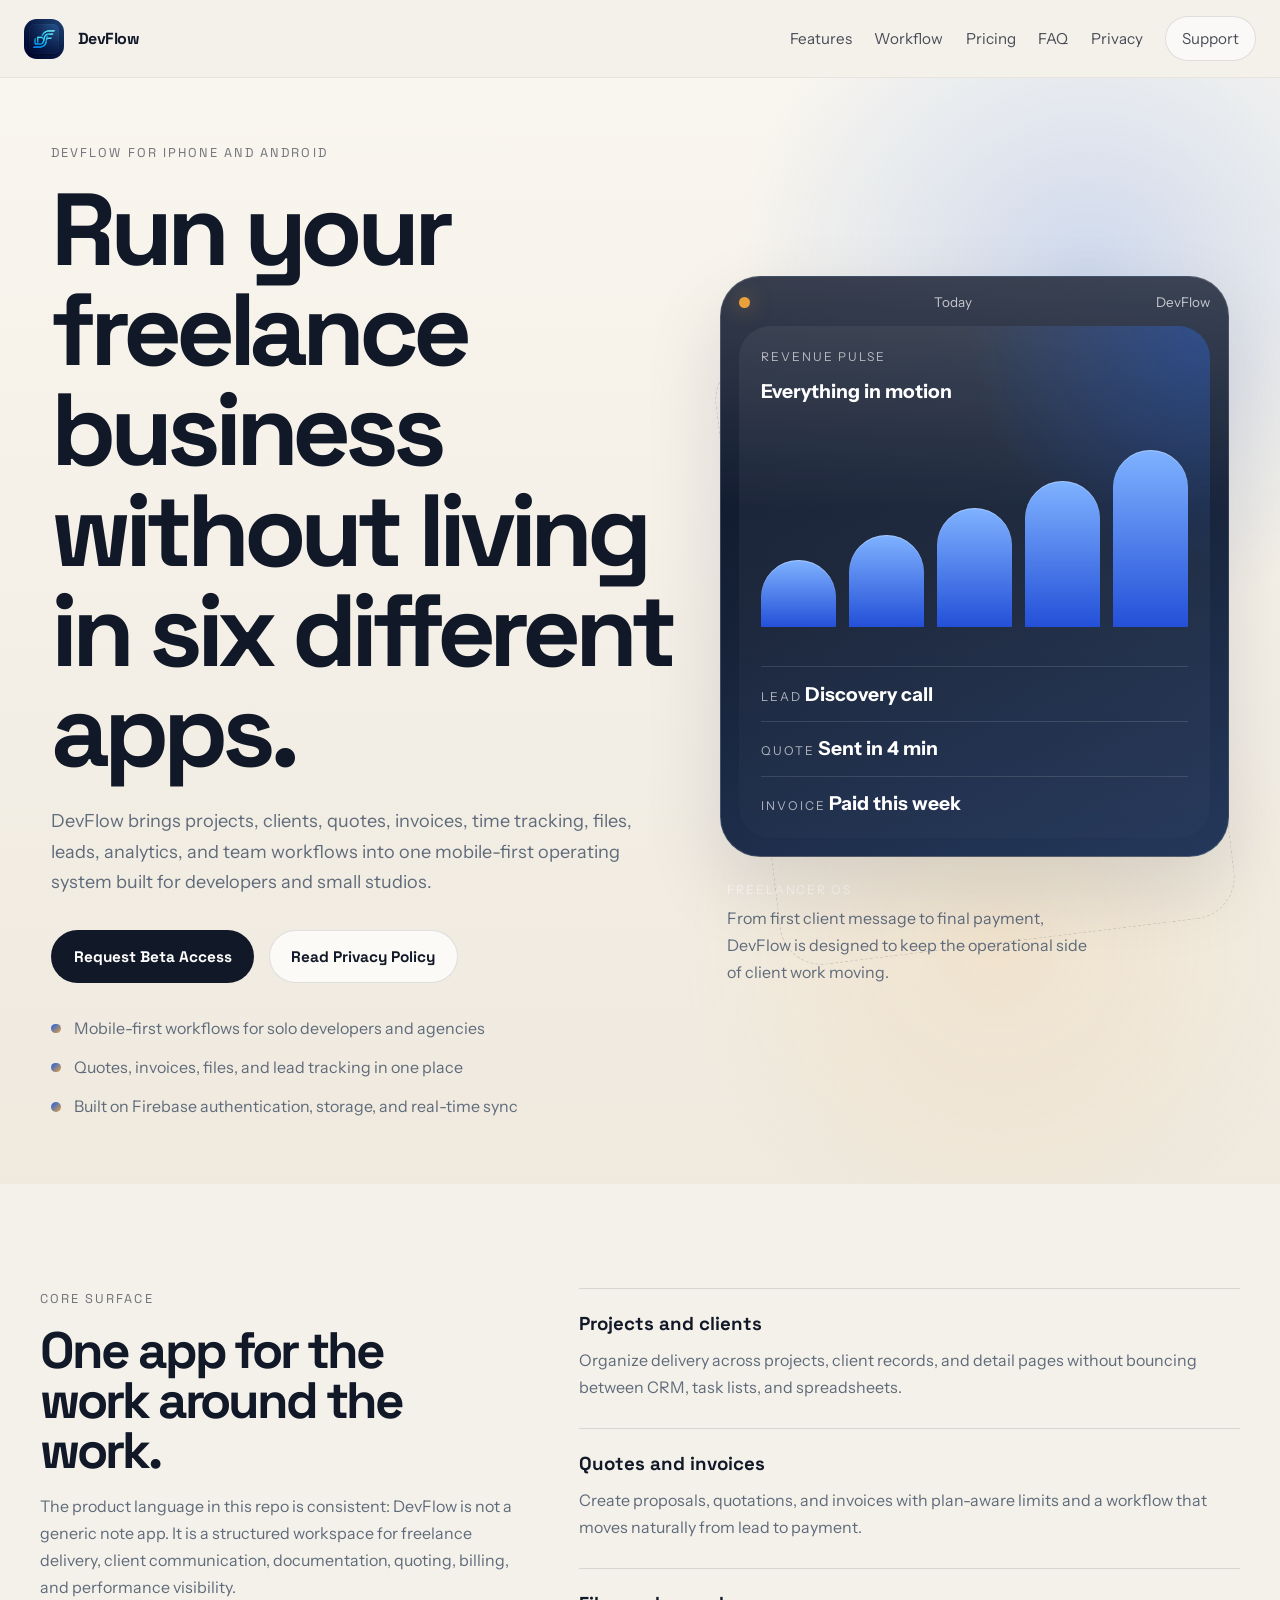
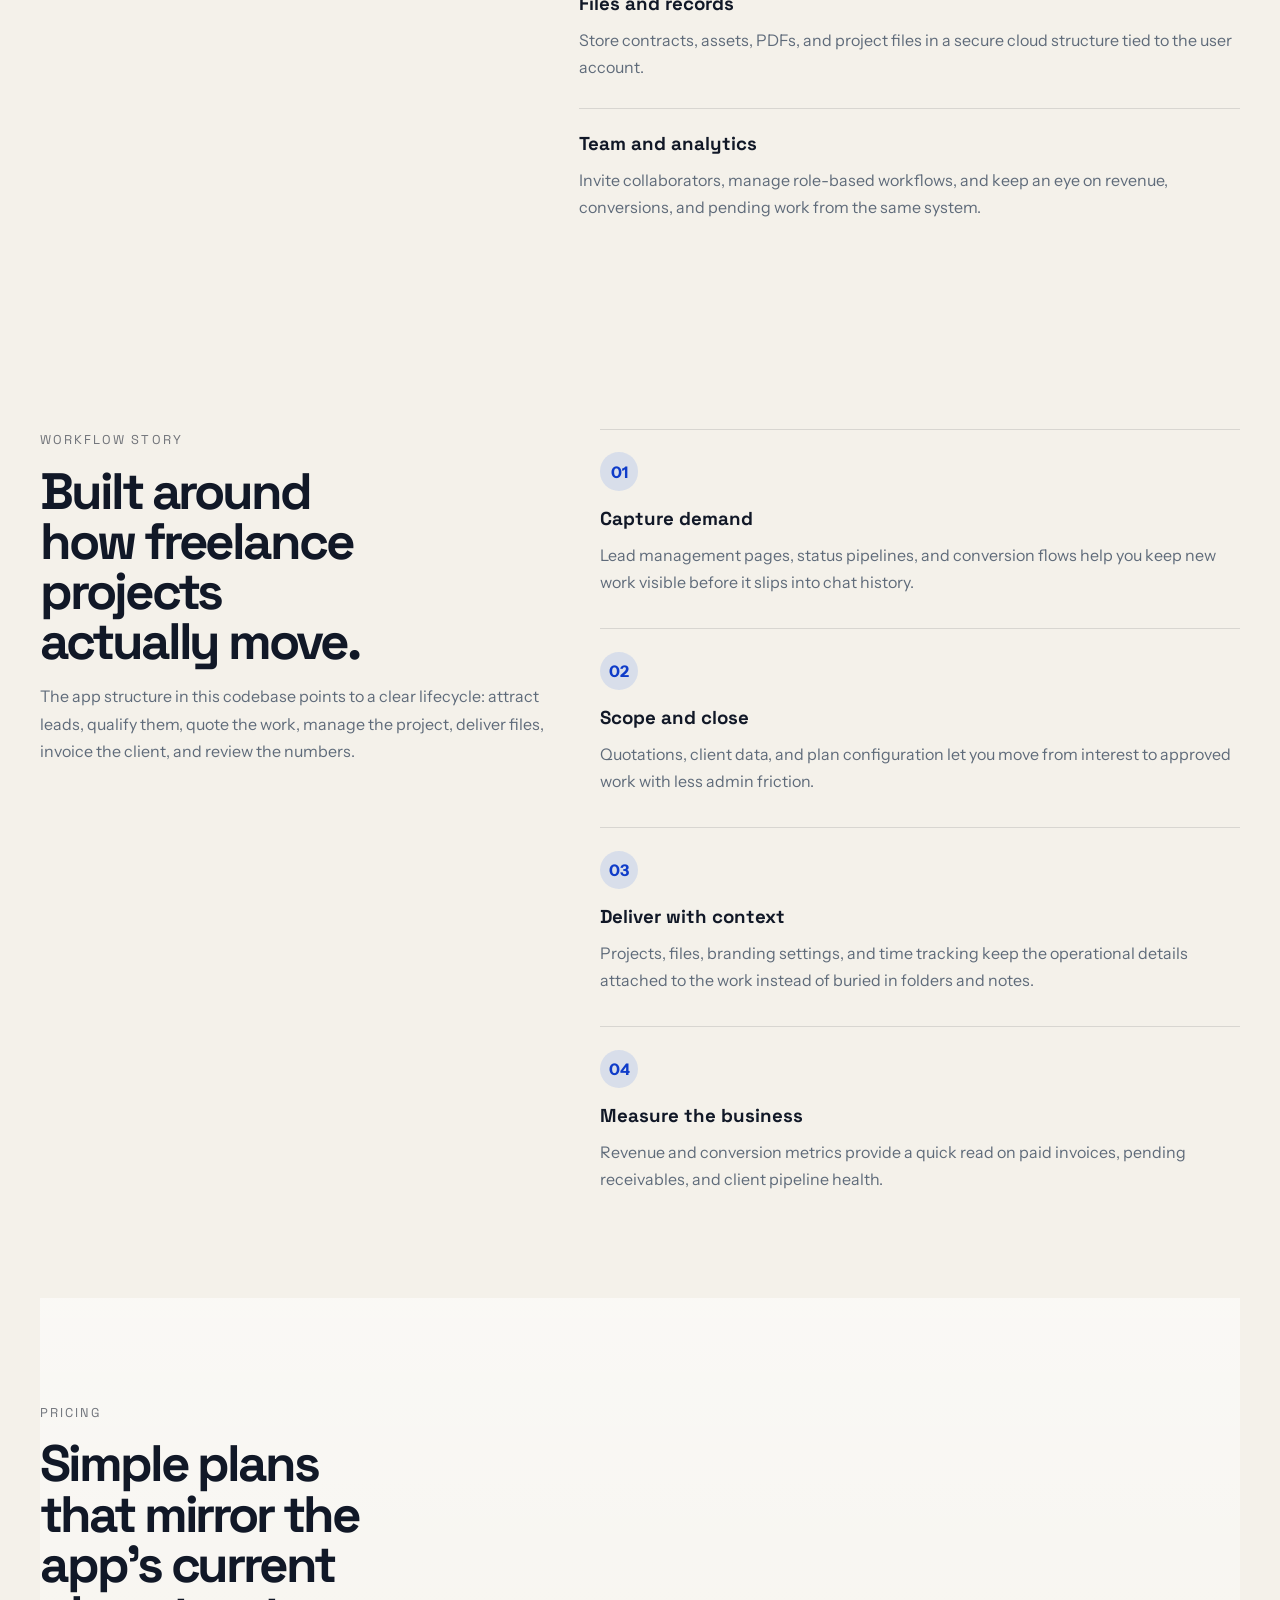
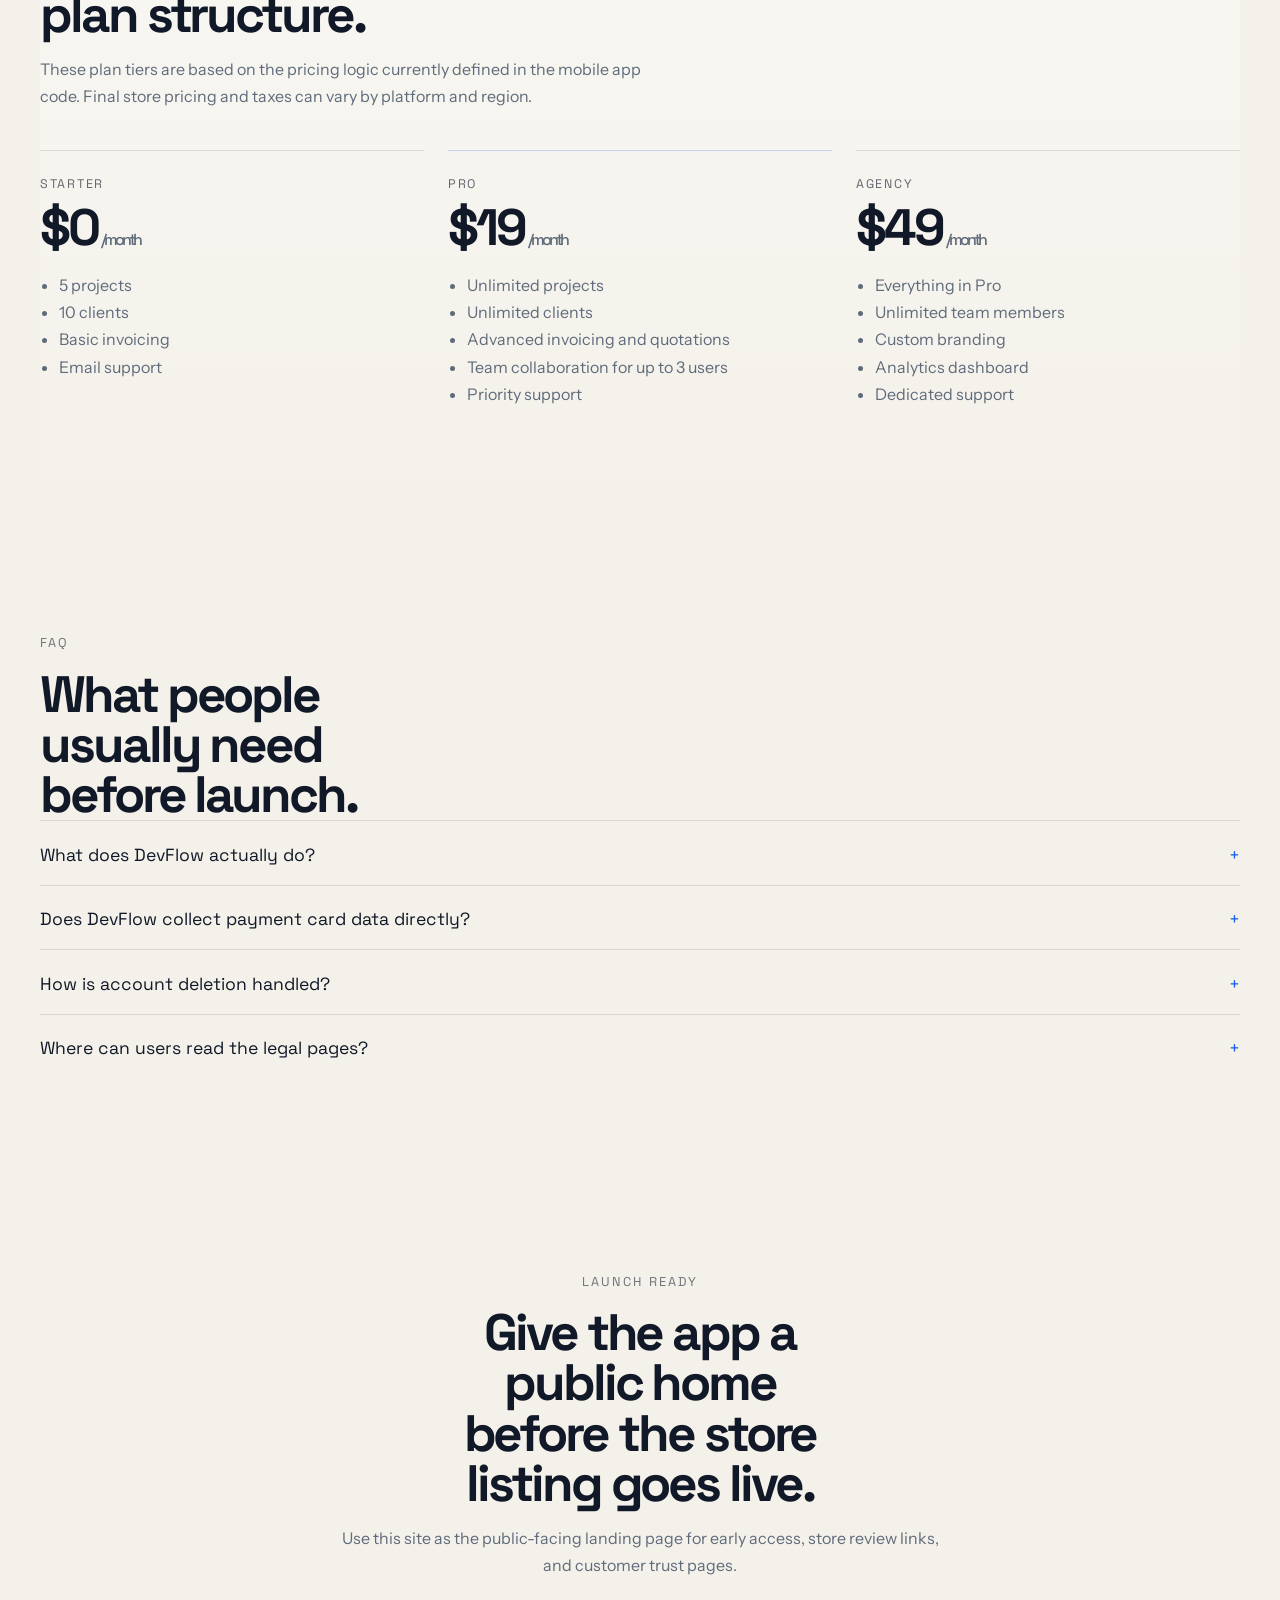
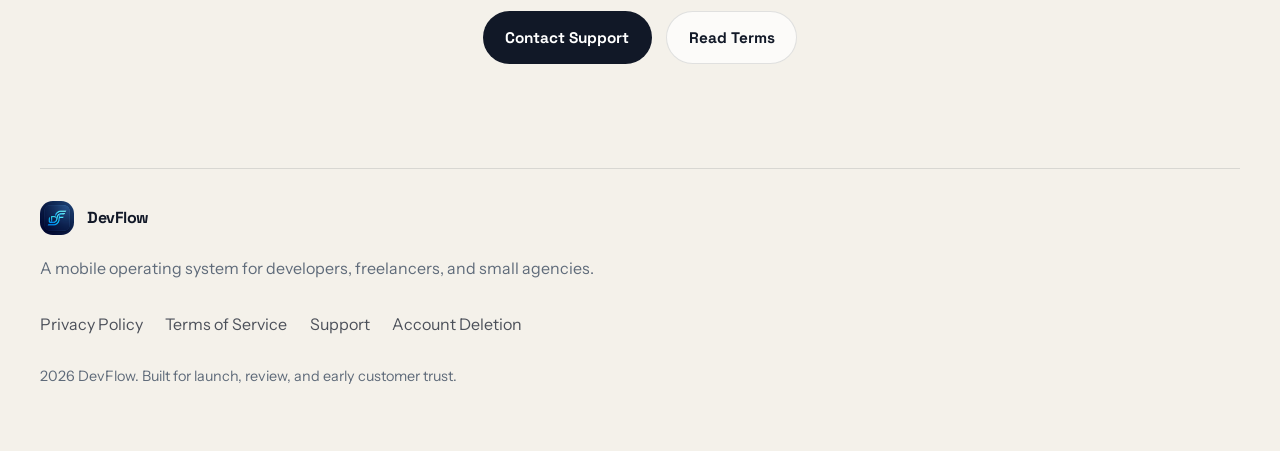
==== index.html @ 8333a09c "first commit" ====
<!DOCTYPE html>
<html lang="en">
  <head>
    <meta charset="UTF-8" />
    <meta name="viewport" content="width=device-width, initial-scale=1.0" />
    <title>DevFlow | Freelancer Operating System</title>
    <meta
      name="description"
      content="DevFlow is a mobile operating system for freelancers and small agencies to manage clients, projects, quotes, invoices, files, analytics, and team workflows."
    />
    <link rel="preconnect" href="https://fonts.googleapis.com" />
    <link rel="preconnect" href="https://fonts.gstatic.com" crossorigin />
    <link
      href="https://fonts.googleapis.com/css2?family=Instrument+Sans:wght@400;500;600;700;800&family=Space+Grotesk:wght@500;700&display=swap"
      rel="stylesheet"
    />
    <link rel="icon" type="image/png" href="./assets/app-icon.png" />
    <link rel="stylesheet" href="./styles.css" />
    <script defer src="./app.js"></script>
  </head>
  <body class="site-shell">
    <header class="site-header">
      <a class="brand" href="./index.html" aria-label="DevFlow home">
        <img src="./assets/app-icon.png" alt="DevFlow app icon" />
        <span>DevFlow</span>
      </a>
      <button
        class="nav-toggle"
        type="button"
        aria-expanded="false"
        aria-controls="site-nav"
      >
        Menu
      </button>
      <nav id="site-nav" class="site-nav">
        <a href="#features">Features</a>
        <a href="#workflow">Workflow</a>
        <a href="#pricing">Pricing</a>
        <a href="#faq">FAQ</a>
        <a href="./privacy.html">Privacy</a>
        <a href="./support.html" class="nav-cta">Support</a>
      </nav>
    </header>

    <main>
      <section class="hero">
        <div class="hero-copy reveal">
          <p class="eyebrow">DevFlow for iPhone and Android</p>
          <h1>Run your freelance business without living in six different apps.</h1>
          <p class="hero-text">
            DevFlow brings projects, clients, quotes, invoices, time tracking,
            files, leads, analytics, and team workflows into one mobile-first
            operating system built for developers and small studios.
          </p>
          <div class="hero-actions">
            <a class="button button-primary" href="./support.html#beta"
              >Request Beta Access</a
            >
            <a class="button button-secondary" href="./privacy.html"
              >Read Privacy Policy</a
            >
          </div>
          <ul class="hero-notes" aria-label="Key highlights">
            <li>Mobile-first workflows for solo developers and agencies</li>
            <li>Quotes, invoices, files, and lead tracking in one place</li>
            <li>Built on Firebase authentication, storage, and real-time sync</li>
          </ul>
        </div>

        <div class="hero-visual reveal">
          <div class="hero-orbit"></div>
          <div class="phone-stage">
            <div class="phone-shell">
              <div class="phone-topline">
                <span class="signal-dot"></span>
                <span>Today</span>
                <span>DevFlow</span>
              </div>
              <div class="phone-scene">
                <div class="scene-heading">
                  <span>Revenue pulse</span>
                  <strong>Everything in motion</strong>
                </div>
                <div class="scene-bars" aria-hidden="true">
                  <span style="height: 35%"></span>
                  <span style="height: 48%"></span>
                  <span style="height: 62%"></span>
                  <span style="height: 76%"></span>
                  <span style="height: 92%"></span>
                </div>
                <div class="scene-flow">
                  <div>
                    <small>Lead</small>
                    <strong>Discovery call</strong>
                  </div>
                  <div>
                    <small>Quote</small>
                    <strong>Sent in 4 min</strong>
                  </div>
                  <div>
                    <small>Invoice</small>
                    <strong>Paid this week</strong>
                  </div>
                </div>
              </div>
            </div>
            <div class="hero-caption">
              <span>Freelancer OS</span>
              <p>
                From first client message to final payment, DevFlow is designed
                to keep the operational side of client work moving.
              </p>
            </div>
          </div>
        </div>
      </section>

      <section id="features" class="content-section split-section">
        <div class="section-intro reveal">
          <p class="eyebrow">Core Surface</p>
          <h2>One app for the work around the work.</h2>
          <p>
            The product language in this repo is consistent: DevFlow is not a
            generic note app. It is a structured workspace for freelance
            delivery, client communication, documentation, quoting, billing,
            and performance visibility.
          </p>
        </div>
        <div class="feature-lines reveal">
          <article>
            <h3>Projects and clients</h3>
            <p>
              Organize delivery across projects, client records, and detail
              pages without bouncing between CRM, task lists, and spreadsheets.
            </p>
          </article>
          <article>
            <h3>Quotes and invoices</h3>
            <p>
              Create proposals, quotations, and invoices with plan-aware limits
              and a workflow that moves naturally from lead to payment.
            </p>
          </article>
          <article>
            <h3>Files and records</h3>
            <p>
              Store contracts, assets, PDFs, and project files in a secure cloud
              structure tied to the user account.
            </p>
          </article>
          <article>
            <h3>Team and analytics</h3>
            <p>
              Invite collaborators, manage role-based workflows, and keep an
              eye on revenue, conversions, and pending work from the same
              system.
            </p>
          </article>
        </div>
      </section>

      <section id="workflow" class="content-section workflow-section">
        <div class="workflow-sticky">
          <p class="eyebrow">Workflow Story</p>
          <h2>Built around how freelance projects actually move.</h2>
          <p>
            The app structure in this codebase points to a clear lifecycle:
            attract leads, qualify them, quote the work, manage the project,
            deliver files, invoice the client, and review the numbers.
          </p>
        </div>
        <div class="workflow-steps">
          <article class="reveal">
            <span>01</span>
            <h3>Capture demand</h3>
            <p>
              Lead management pages, status pipelines, and conversion flows help
              you keep new work visible before it slips into chat history.
            </p>
          </article>
          <article class="reveal">
            <span>02</span>
            <h3>Scope and close</h3>
            <p>
              Quotations, client data, and plan configuration let you move from
              interest to approved work with less admin friction.
            </p>
          </article>
          <article class="reveal">
            <span>03</span>
            <h3>Deliver with context</h3>
            <p>
              Projects, files, branding settings, and time tracking keep the
              operational details attached to the work instead of buried in
              folders and notes.
            </p>
          </article>
          <article class="reveal">
            <span>04</span>
            <h3>Measure the business</h3>
            <p>
              Revenue and conversion metrics provide a quick read on paid
              invoices, pending receivables, and client pipeline health.
            </p>
          </article>
        </div>
      </section>

      <section id="pricing" class="content-section pricing-section">
        <div class="section-intro reveal">
          <p class="eyebrow">Pricing</p>
          <h2>Simple plans that mirror the app’s current plan structure.</h2>
          <p>
            These plan tiers are based on the pricing logic currently defined in
            the mobile app code. Final store pricing and taxes can vary by
            platform and region.
          </p>
        </div>
        <div class="pricing-grid">
          <article class="pricing-tier reveal">
            <p class="tier-name">Starter</p>
            <h3>$0<span>/month</span></h3>
            <ul>
              <li>5 projects</li>
              <li>10 clients</li>
              <li>Basic invoicing</li>
              <li>Email support</li>
            </ul>
          </article>
          <article class="pricing-tier featured reveal">
            <p class="tier-name">Pro</p>
            <h3>$19<span>/month</span></h3>
            <ul>
              <li>Unlimited projects</li>
              <li>Unlimited clients</li>
              <li>Advanced invoicing and quotations</li>
              <li>Team collaboration for up to 3 users</li>
              <li>Priority support</li>
            </ul>
          </article>
          <article class="pricing-tier reveal">
            <p class="tier-name">Agency</p>
            <h3>$49<span>/month</span></h3>
            <ul>
              <li>Everything in Pro</li>
              <li>Unlimited team members</li>
              <li>Custom branding</li>
              <li>Analytics dashboard</li>
              <li>Dedicated support</li>
            </ul>
          </article>
        </div>
      </section>

      <section id="faq" class="content-section faq-section">
        <div class="section-intro reveal">
          <p class="eyebrow">FAQ</p>
          <h2>What people usually need before launch.</h2>
        </div>
        <div class="faq-list">
          <details class="reveal">
            <summary>What does DevFlow actually do?</summary>
            <p>
              DevFlow is a mobile workspace for freelancers and small agencies
              to manage client operations: projects, leads, clients, files,
              quotations, invoices, analytics, branding, subscriptions, and
              team activity.
            </p>
          </details>
          <details class="reveal">
            <summary>Does DevFlow collect payment card data directly?</summary>
            <p>
              The current codebase handles subscriptions through Apple App Store
              and Google Play purchase frameworks. Payment processing is handled
              by those platform providers rather than stored directly in the
              app.
            </p>
          </details>
          <details class="reveal">
            <summary>How is account deletion handled?</summary>
            <p>
              The app includes an in-app delete-account flow under Security &
              Privacy. The website also includes a dedicated account deletion
              page so users can understand the process before downloading.
            </p>
          </details>
          <details class="reveal">
            <summary>Where can users read the legal pages?</summary>
            <p>
              This site includes public pages for privacy, terms, support, and
              account deletion so the links can be used in app store listings,
              help centers, and onboarding emails.
            </p>
          </details>
        </div>
      </section>

      <section class="content-section closing-section reveal">
        <p class="eyebrow">Launch Ready</p>
        <h2>Give the app a public home before the store listing goes live.</h2>
        <p>
          Use this site as the public-facing landing page for early access,
          store review links, and customer trust pages.
        </p>
        <div class="hero-actions">
          <a class="button button-primary" href="./support.html#contact"
            >Contact Support</a
          >
          <a class="button button-secondary" href="./terms.html"
            >Read Terms</a
          >
        </div>
      </section>
    </main>

    <footer class="site-footer">
      <div>
        <a class="brand footer-brand" href="./index.html">
          <img src="./assets/app-icon.png" alt="DevFlow app icon" />
          <span>DevFlow</span>
        </a>
        <p>
          A mobile operating system for developers, freelancers, and small
          agencies.
        </p>
      </div>
      <div class="footer-links">
        <a href="./privacy.html">Privacy Policy</a>
        <a href="./terms.html">Terms of Service</a>
        <a href="./support.html">Support</a>
        <a href="./account-deletion.html">Account Deletion</a>
      </div>
      <p class="footer-meta">
        <span id="year"></span> DevFlow. Built for launch, review, and early
        customer trust.
      </p>
    </footer>
  </body>
</html>
---- styles.css ----
:root {
  --bg: #f4f1ea;
  --paper: #fffaf4;
  --ink: #111827;
  --muted: #5f6b7a;
  --line: rgba(17, 24, 39, 0.12);
  --accent: #155eef;
  --accent-strong: #0f3cc9;
  --accent-soft: rgba(21, 94, 239, 0.12);
  --signal: #e9a23b;
  --signal-soft: rgba(233, 162, 59, 0.16);
  --night: #0e1525;
  --white: #ffffff;
  --max: 1200px;
  --radius: 28px;
  --shadow: 0 32px 80px rgba(11, 19, 38, 0.12);
}

*,
*::before,
*::after {
  box-sizing: border-box;
}

html {
  scroll-behavior: smooth;
}

body {
  margin: 0;
  background: var(--bg);
  color: var(--ink);
  font-family: "Instrument Sans", sans-serif;
  -webkit-font-smoothing: antialiased;
  text-rendering: optimizeLegibility;
}

img {
  display: block;
  max-width: 100%;
}

a {
  color: inherit;
  text-decoration: none;
}

p,
li {
  color: var(--muted);
  font-size: 1rem;
  line-height: 1.7;
}

h1,
h2,
h3,
summary,
.brand span,
.button,
.tier-name,
.eyebrow {
  font-family: "Space Grotesk", sans-serif;
}

.site-header {
  position: sticky;
  top: 0;
  z-index: 20;
  display: flex;
  align-items: center;
  justify-content: space-between;
  gap: 1.5rem;
  padding: 1rem 1.5rem;
  backdrop-filter: blur(18px);
  background: rgba(244, 241, 234, 0.8);
  border-bottom: 1px solid rgba(17, 24, 39, 0.06);
}

.brand {
  display: inline-flex;
  align-items: center;
  gap: 0.85rem;
  color: var(--ink);
  font-weight: 700;
  letter-spacing: -0.03em;
}

.brand img {
  width: 2.5rem;
  height: 2.5rem;
  border-radius: 0.8rem;
}

.site-nav {
  display: flex;
  align-items: center;
  gap: 1.4rem;
  font-size: 0.95rem;
}

.site-nav a {
  color: rgba(17, 24, 39, 0.76);
}

.site-nav a:hover,
.site-nav a:focus-visible {
  color: var(--ink);
}

.nav-cta {
  padding: 0.75rem 1rem;
  border-radius: 999px;
  border: 1px solid var(--line);
  background: rgba(255, 255, 255, 0.6);
}

.nav-toggle {
  display: none;
  border: 1px solid var(--line);
  border-radius: 999px;
  padding: 0.7rem 1rem;
  background: rgba(255, 255, 255, 0.72);
  color: var(--ink);
  font: inherit;
}

.hero {
  min-height: calc(100svh - 78px);
  display: grid;
  grid-template-columns: minmax(0, 1.1fr) minmax(340px, 0.9fr);
  gap: 3rem;
  align-items: center;
  padding: 4rem clamp(1.5rem, 4vw, 4rem) 4rem;
  background:
    radial-gradient(circle at 85% 18%, rgba(21, 94, 239, 0.18), transparent 22rem),
    radial-gradient(circle at 78% 78%, rgba(233, 162, 59, 0.12), transparent 20rem),
    linear-gradient(180deg, #f9f6ef 0%, #efe9de 100%);
}

.hero-copy {
  max-width: 40rem;
}

.eyebrow {
  margin: 0 0 1rem;
  text-transform: uppercase;
  letter-spacing: 0.16em;
  font-size: 0.8rem;
  color: rgba(17, 24, 39, 0.58);
}

.hero h1,
.section-intro h2,
.workflow-sticky h2,
.closing-section h2,
.legal-aside h1 {
  margin: 0;
  color: var(--ink);
  letter-spacing: -0.06em;
  line-height: 0.98;
}

.hero h1 {
  max-width: 10.5ch;
  font-size: clamp(3.4rem, 8vw, 6.6rem);
}

.hero-text {
  max-width: 38rem;
  margin: 1.5rem 0 0;
  font-size: 1.13rem;
}

.hero-actions {
  display: flex;
  flex-wrap: wrap;
  gap: 0.9rem;
  margin-top: 2rem;
}

.button {
  display: inline-flex;
  align-items: center;
  justify-content: center;
  min-height: 3.3rem;
  padding: 0.9rem 1.35rem;
  border-radius: 999px;
  border: 1px solid transparent;
  font-size: 0.96rem;
  font-weight: 700;
  transition: transform 180ms ease, background 180ms ease, border-color 180ms ease;
}

.button:hover,
.button:focus-visible {
  transform: translateY(-1px);
}

.button-primary {
  color: var(--white);
  background: var(--ink);
}

.button-secondary {
  color: var(--ink);
  background: rgba(255, 255, 255, 0.72);
  border-color: var(--line);
}

.hero-notes {
  margin: 2rem 0 0;
  padding: 0;
  list-style: none;
  display: grid;
  gap: 0.75rem;
}

.hero-notes li {
  display: flex;
  align-items: center;
  gap: 0.8rem;
  margin: 0;
}

.hero-notes li::before {
  content: "";
  width: 0.6rem;
  height: 0.6rem;
  border-radius: 999px;
  background: linear-gradient(135deg, var(--accent), var(--signal));
  flex: 0 0 auto;
}

.hero-visual {
  position: relative;
  min-height: 38rem;
  display: grid;
  place-items: center;
}

.hero-orbit {
  position: absolute;
  inset: 8% 5% 6%;
  border: 1px dashed rgba(17, 24, 39, 0.14);
  border-radius: 42px;
  transform: rotate(-7deg);
}

.phone-stage {
  position: relative;
  width: min(100%, 32rem);
}

.phone-shell {
  position: relative;
  overflow: hidden;
  border-radius: 2.5rem;
  padding: 1.1rem;
  background:
    linear-gradient(180deg, rgba(255, 255, 255, 0.18), transparent 40%),
    linear-gradient(160deg, #0b1326 0%, #162238 48%, #24385b 100%);
  box-shadow: var(--shadow);
  border: 1px solid rgba(255, 255, 255, 0.14);
}

.phone-topline {
  display: flex;
  justify-content: space-between;
  align-items: center;
  padding-bottom: 1rem;
  color: rgba(255, 255, 255, 0.72);
  font-size: 0.84rem;
}

.signal-dot {
  width: 0.68rem;
  height: 0.68rem;
  border-radius: 999px;
  background: var(--signal);
  box-shadow: 0 0 20px rgba(233, 162, 59, 0.52);
}

.phone-scene {
  display: grid;
  gap: 1.4rem;
  padding: 1.4rem;
  border-radius: 2rem;
  background:
    radial-gradient(circle at top right, rgba(21, 94, 239, 0.34), transparent 35%),
    linear-gradient(180deg, rgba(255, 255, 255, 0.06), rgba(255, 255, 255, 0.02));
  min-height: 32rem;
}

.scene-heading {
  display: grid;
  gap: 0.45rem;
}

.scene-heading span,
.scene-flow small,
.hero-caption span {
  color: rgba(255, 255, 255, 0.64);
  text-transform: uppercase;
  letter-spacing: 0.16em;
  font-size: 0.76rem;
}

.scene-heading strong,
.scene-flow strong {
  color: var(--white);
  font-size: 1.2rem;
  line-height: 1.3;
}

.scene-bars {
  display: grid;
  grid-template-columns: repeat(5, 1fr);
  align-items: end;
  gap: 0.8rem;
  min-height: 11rem;
}

.scene-bars span {
  border-radius: 999px 999px 0 0;
  background: linear-gradient(180deg, #7fb2ff 0%, #2450d8 100%);
  box-shadow: inset 0 1px 0 rgba(255, 255, 255, 0.3);
  animation: pulse 3.8s ease-in-out infinite;
}

.scene-bars span:nth-child(2) {
  animation-delay: 0.2s;
}

.scene-bars span:nth-child(3) {
  animation-delay: 0.4s;
}

.scene-bars span:nth-child(4) {
  animation-delay: 0.6s;
}

.scene-bars span:nth-child(5) {
  animation-delay: 0.8s;
}

.scene-flow {
  display: grid;
  gap: 0.9rem;
  margin-top: auto;
}

.scene-flow div {
  padding-top: 0.9rem;
  border-top: 1px solid rgba(255, 255, 255, 0.12);
}

.hero-caption {
  max-width: 24rem;
  padding: 1.3rem 0.4rem 0;
}

.hero-caption p {
  margin: 0.45rem 0 0;
}

.content-section {
  width: min(var(--max), calc(100% - 3rem));
  margin: 0 auto;
  padding: 6.5rem 0;
}

.split-section {
  display: grid;
  grid-template-columns: minmax(0, 0.85fr) minmax(0, 1.15fr);
  gap: 3.2rem;
  align-items: start;
}

.section-intro h2,
.workflow-sticky h2,
.closing-section h2 {
  font-size: clamp(2.3rem, 4vw, 4.1rem);
  max-width: 11ch;
}

.section-intro p,
.workflow-sticky p,
.closing-section p {
  max-width: 38rem;
}

.feature-lines {
  display: grid;
  gap: 1.7rem;
}

.feature-lines article,
.workflow-steps article,
.pricing-tier,
.faq-list details,
.legal-content section {
  padding-top: 1.4rem;
  border-top: 1px solid var(--line);
}

.feature-lines h3,
.workflow-steps h3,
.pricing-tier h3,
.legal-content h2,
.faq-list summary {
  margin: 0;
  color: var(--ink);
}

.feature-lines p,
.workflow-steps p,
.pricing-tier ul,
.faq-list p {
  margin: 0.75rem 0 0;
}

.workflow-section {
  display: grid;
  grid-template-columns: minmax(0, 0.8fr) minmax(0, 1fr);
  gap: 3rem;
}

.workflow-sticky {
  position: sticky;
  top: 6.5rem;
  align-self: start;
}

.workflow-steps {
  display: grid;
  gap: 2rem;
}

.workflow-steps span {
  display: inline-flex;
  align-items: center;
  justify-content: center;
  width: 2.4rem;
  height: 2.4rem;
  margin-bottom: 1rem;
  border-radius: 999px;
  background: var(--accent-soft);
  color: var(--accent-strong);
  font-weight: 700;
}

.pricing-section {
  background: linear-gradient(180deg, rgba(255, 255, 255, 0.55), rgba(255, 255, 255, 0));
}

.pricing-grid {
  display: grid;
  grid-template-columns: repeat(3, minmax(0, 1fr));
  gap: 1.5rem;
  margin-top: 2.5rem;
}

.pricing-tier {
  min-height: 100%;
  padding-bottom: 1rem;
}

.pricing-tier h3 {
  font-size: clamp(2.6rem, 4vw, 3.5rem);
  letter-spacing: -0.06em;
}

.pricing-tier h3 span {
  margin-left: 0.2rem;
  color: var(--muted);
  font-size: 1rem;
  font-weight: 500;
}

.tier-name {
  margin: 0;
  color: rgba(17, 24, 39, 0.64);
  text-transform: uppercase;
  letter-spacing: 0.14em;
  font-size: 0.78rem;
}

.pricing-tier ul,
.legal-content ul,
.legal-content ol {
  padding-left: 1.2rem;
}

.pricing-tier.featured {
  border-color: rgba(21, 94, 239, 0.22);
}

.faq-list {
  display: grid;
  gap: 1rem;
}

.faq-list details {
  padding-bottom: 0.2rem;
}

.faq-list summary {
  cursor: pointer;
  list-style: none;
  font-size: 1.1rem;
  padding-right: 2rem;
  position: relative;
}

.faq-list summary::after {
  content: "+";
  position: absolute;
  right: 0;
  top: 0;
  color: var(--accent);
}

.faq-list details[open] summary::after {
  content: "−";
}

.closing-section {
  text-align: center;
}

.closing-section h2,
.closing-section p {
  margin-left: auto;
  margin-right: auto;
}

.closing-section .hero-actions {
  justify-content: center;
}

.site-footer {
  width: min(var(--max), calc(100% - 3rem));
  margin: 0 auto;
  padding: 2rem 0 3rem;
  display: grid;
  gap: 1rem;
  border-top: 1px solid var(--line);
}

.footer-brand img {
  width: 2.1rem;
  height: 2.1rem;
}

.footer-links {
  display: flex;
  flex-wrap: wrap;
  gap: 1rem 1.4rem;
}

.footer-links a {
  color: rgba(17, 24, 39, 0.74);
}

.footer-meta {
  font-size: 0.9rem;
}

.legal-body {
  background:
    radial-gradient(circle at top right, rgba(21, 94, 239, 0.12), transparent 30rem),
    linear-gradient(180deg, #fbf8f1 0%, #f2ede4 100%);
}

.legal-header {
  background: rgba(251, 248, 241, 0.84);
}

.legal-shell {
  width: min(var(--max), calc(100% - 3rem));
  margin: 0 auto;
  padding: 3.5rem 0 5rem;
  display: grid;
  grid-template-columns: minmax(240px, 0.42fr) minmax(0, 0.9fr);
  gap: 3rem;
}

.legal-aside {
  position: sticky;
  top: 6.5rem;
  align-self: start;
}

.legal-aside h1 {
  font-size: clamp(2.2rem, 4vw, 4rem);
  max-width: 8ch;
}

.legal-content {
  display: grid;
  gap: 1.4rem;
}

.legal-content p,
.legal-content li {
  max-width: 52rem;
}

.legal-content a {
  color: var(--accent-strong);
}

.reveal {
  opacity: 0;
  transform: translateY(18px);
  animation: rise 700ms ease forwards;
}

.reveal:nth-child(2) {
  animation-delay: 120ms;
}

.reveal:nth-child(3) {
  animation-delay: 200ms;
}

.reveal:nth-child(4) {
  animation-delay: 280ms;
}

@keyframes rise {
  to {
    opacity: 1;
    transform: translateY(0);
  }
}

@keyframes pulse {
  0%,
  100% {
    transform: scaleY(1);
    opacity: 0.92;
  }
  50% {
    transform: scaleY(1.08);
    opacity: 1;
  }
}

@media (max-width: 960px) {
  .site-header {
    flex-wrap: wrap;
  }

  .nav-toggle {
    display: inline-flex;
  }

  .site-nav {
    display: none;
    width: 100%;
    flex-direction: column;
    align-items: flex-start;
    padding-top: 0.4rem;
  }

  .site-nav.is-open {
    display: flex;
  }

  .legal-nav {
    display: flex;
    width: auto;
    flex-direction: row;
    flex-wrap: wrap;
    align-items: center;
    gap: 0.85rem 1rem;
    padding-top: 0;
  }

  .hero,
  .split-section,
  .workflow-section,
  .legal-shell,
  .pricing-grid {
    grid-template-columns: 1fr;
  }

  .hero {
    min-height: auto;
    padding-top: 2.5rem;
  }

  .hero h1 {
    max-width: 12ch;
  }

  .hero-visual {
    min-height: auto;
  }

  .workflow-sticky,
  .legal-aside {
    position: static;
  }

  .pricing-grid {
    gap: 2.2rem;
  }
}

@media (max-width: 640px) {
  .site-header,
  .hero,
  .content-section,
  .site-footer,
  .legal-shell {
    width: min(100% - 1.4rem, var(--max));
  }

  .site-header {
    width: auto;
    padding: 1rem 0.75rem;
  }

  .hero {
    width: 100%;
    padding: 2rem 1rem 3rem;
  }

  .hero h1 {
    font-size: clamp(2.9rem, 16vw, 4.4rem);
  }

  .phone-shell {
    border-radius: 2rem;
  }

  .phone-scene {
    min-height: 27rem;
  }

  .hero-actions {
    flex-direction: column;
    align-items: stretch;
  }

  .button {
    width: 100%;
  }

  .content-section {
    padding: 4.5rem 0;
  }
}
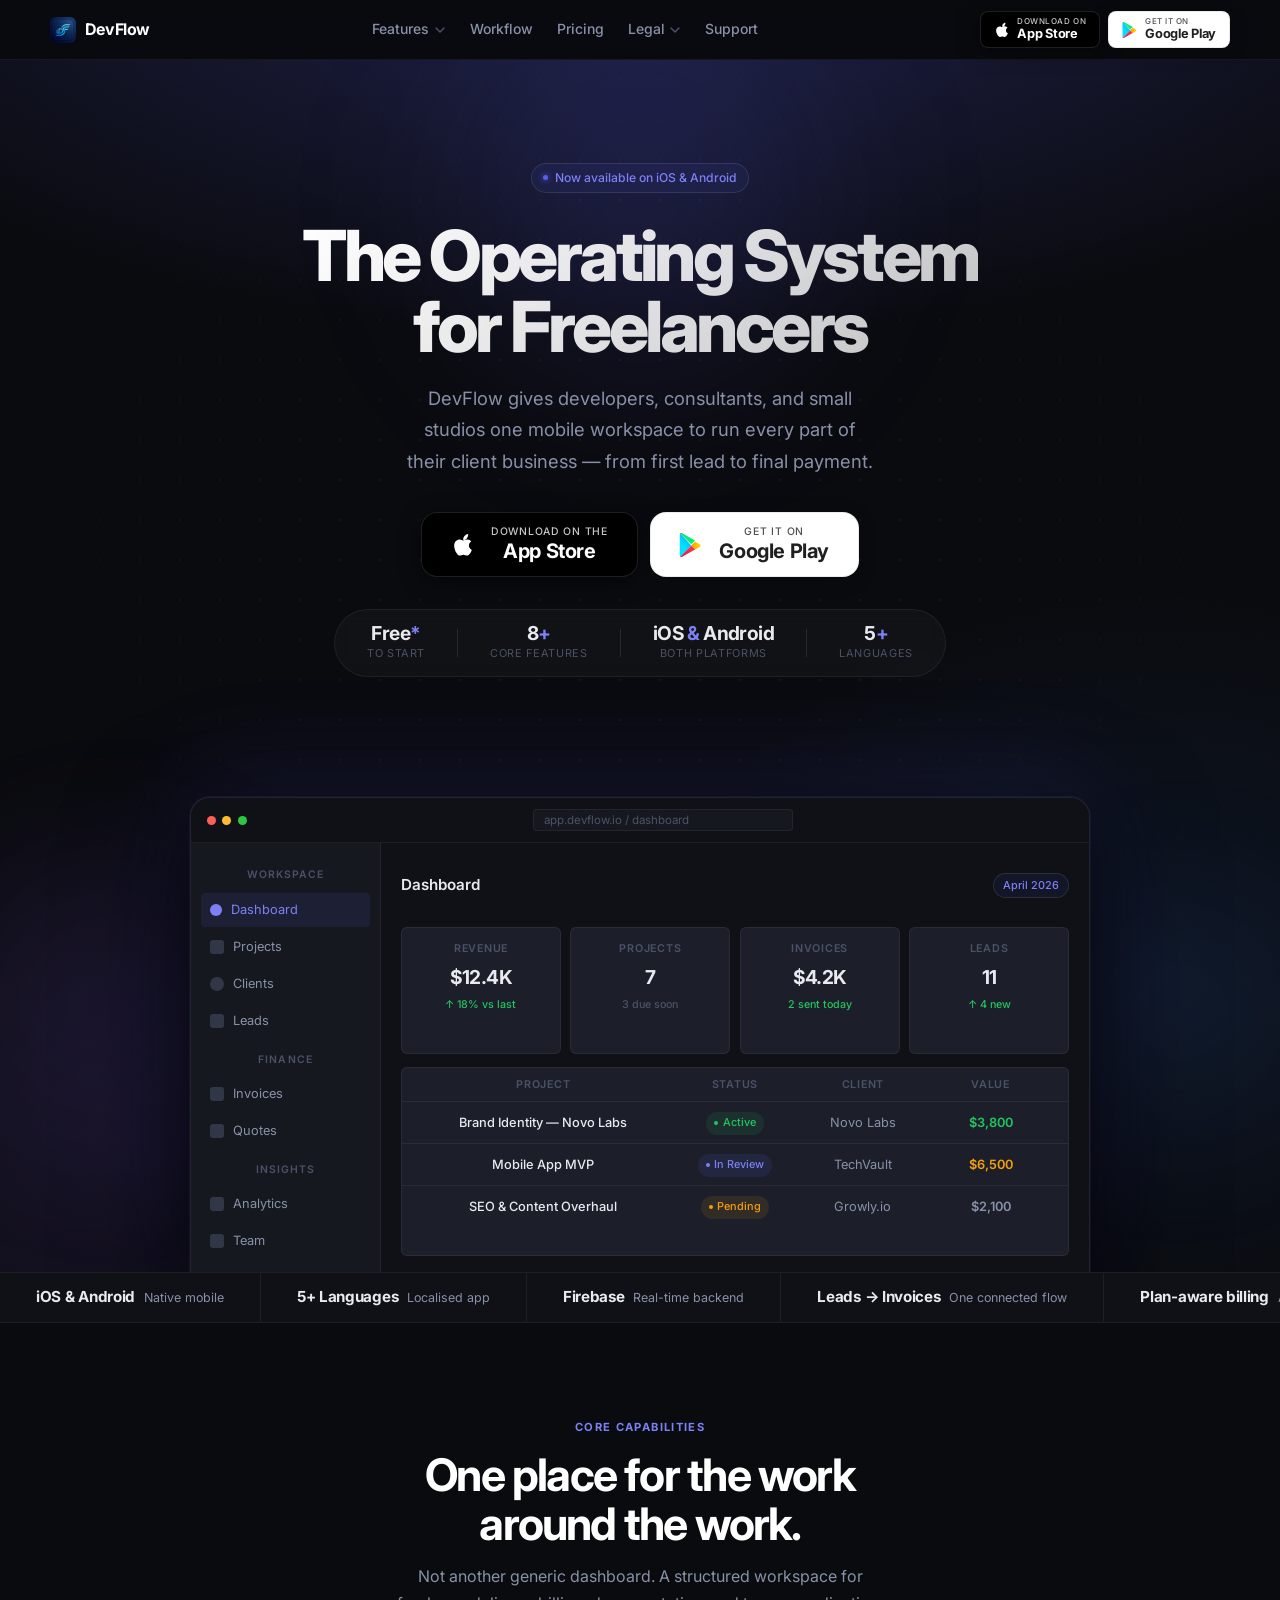
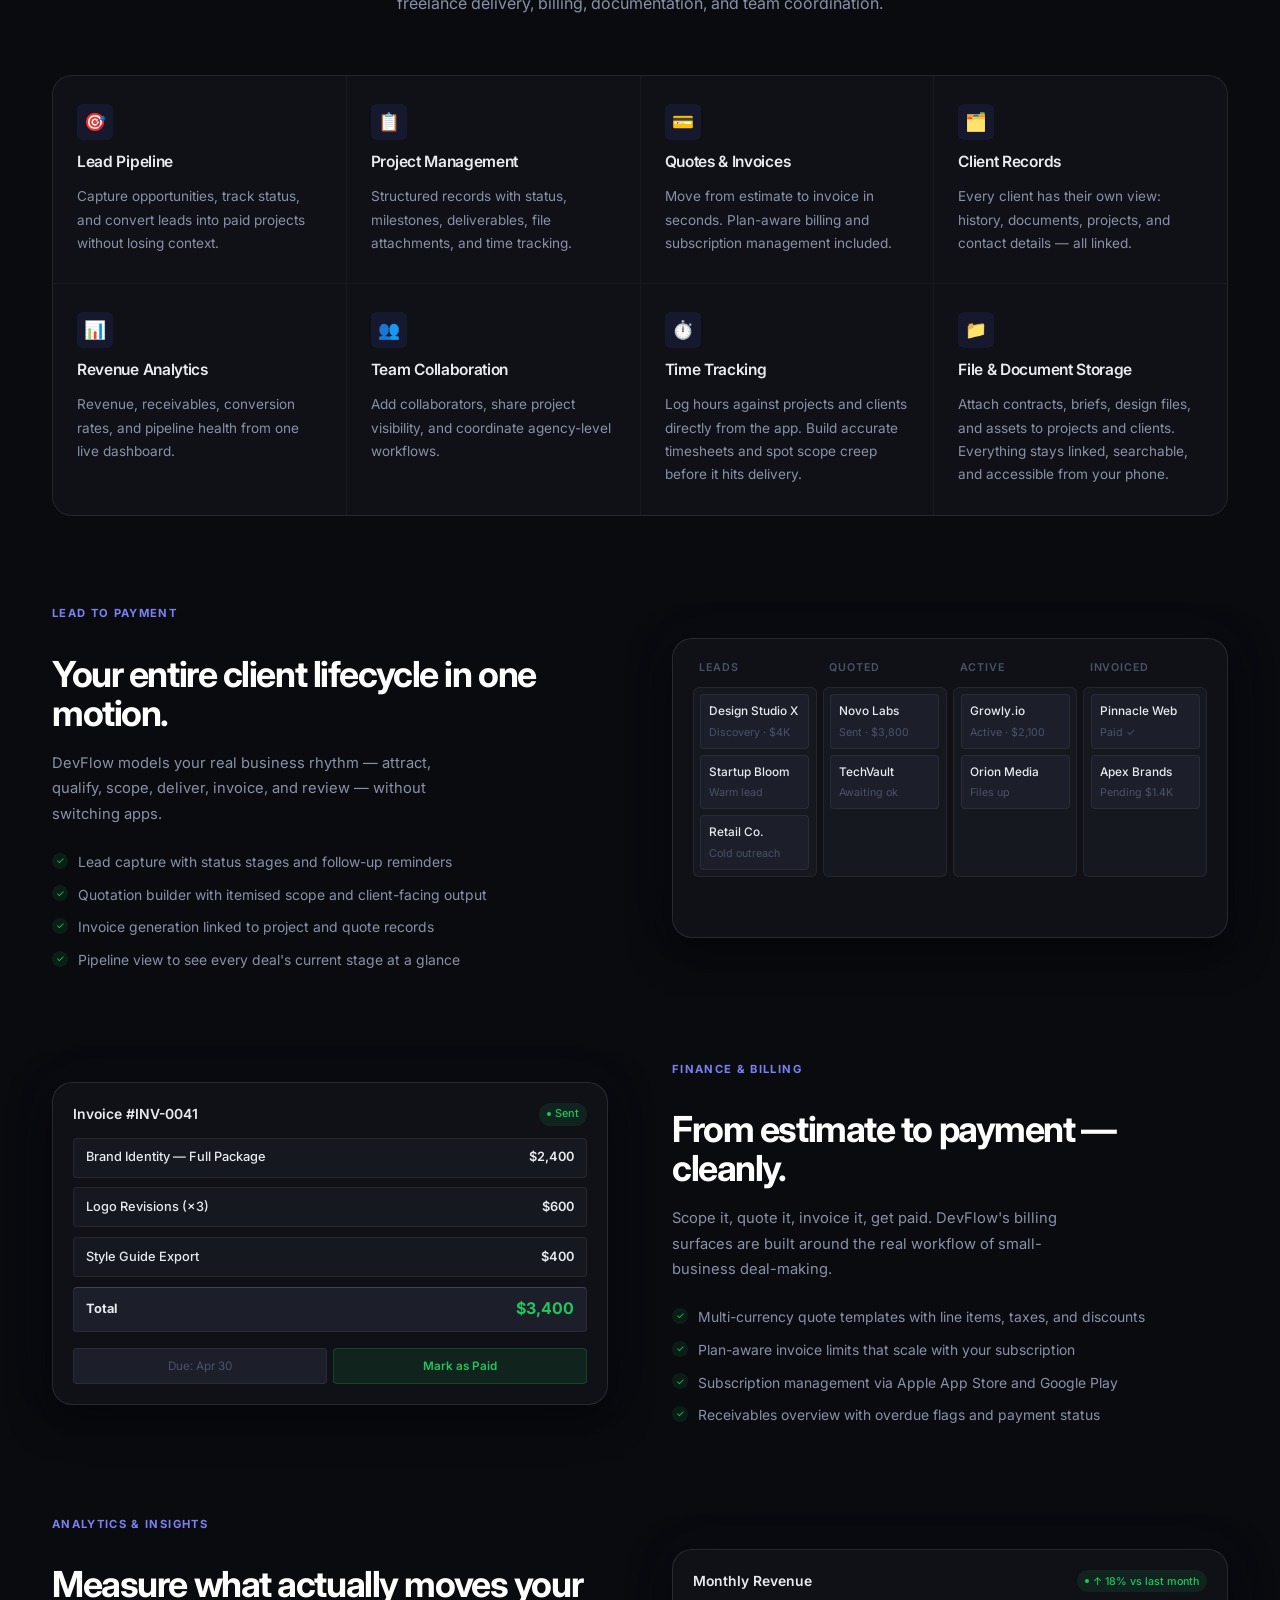
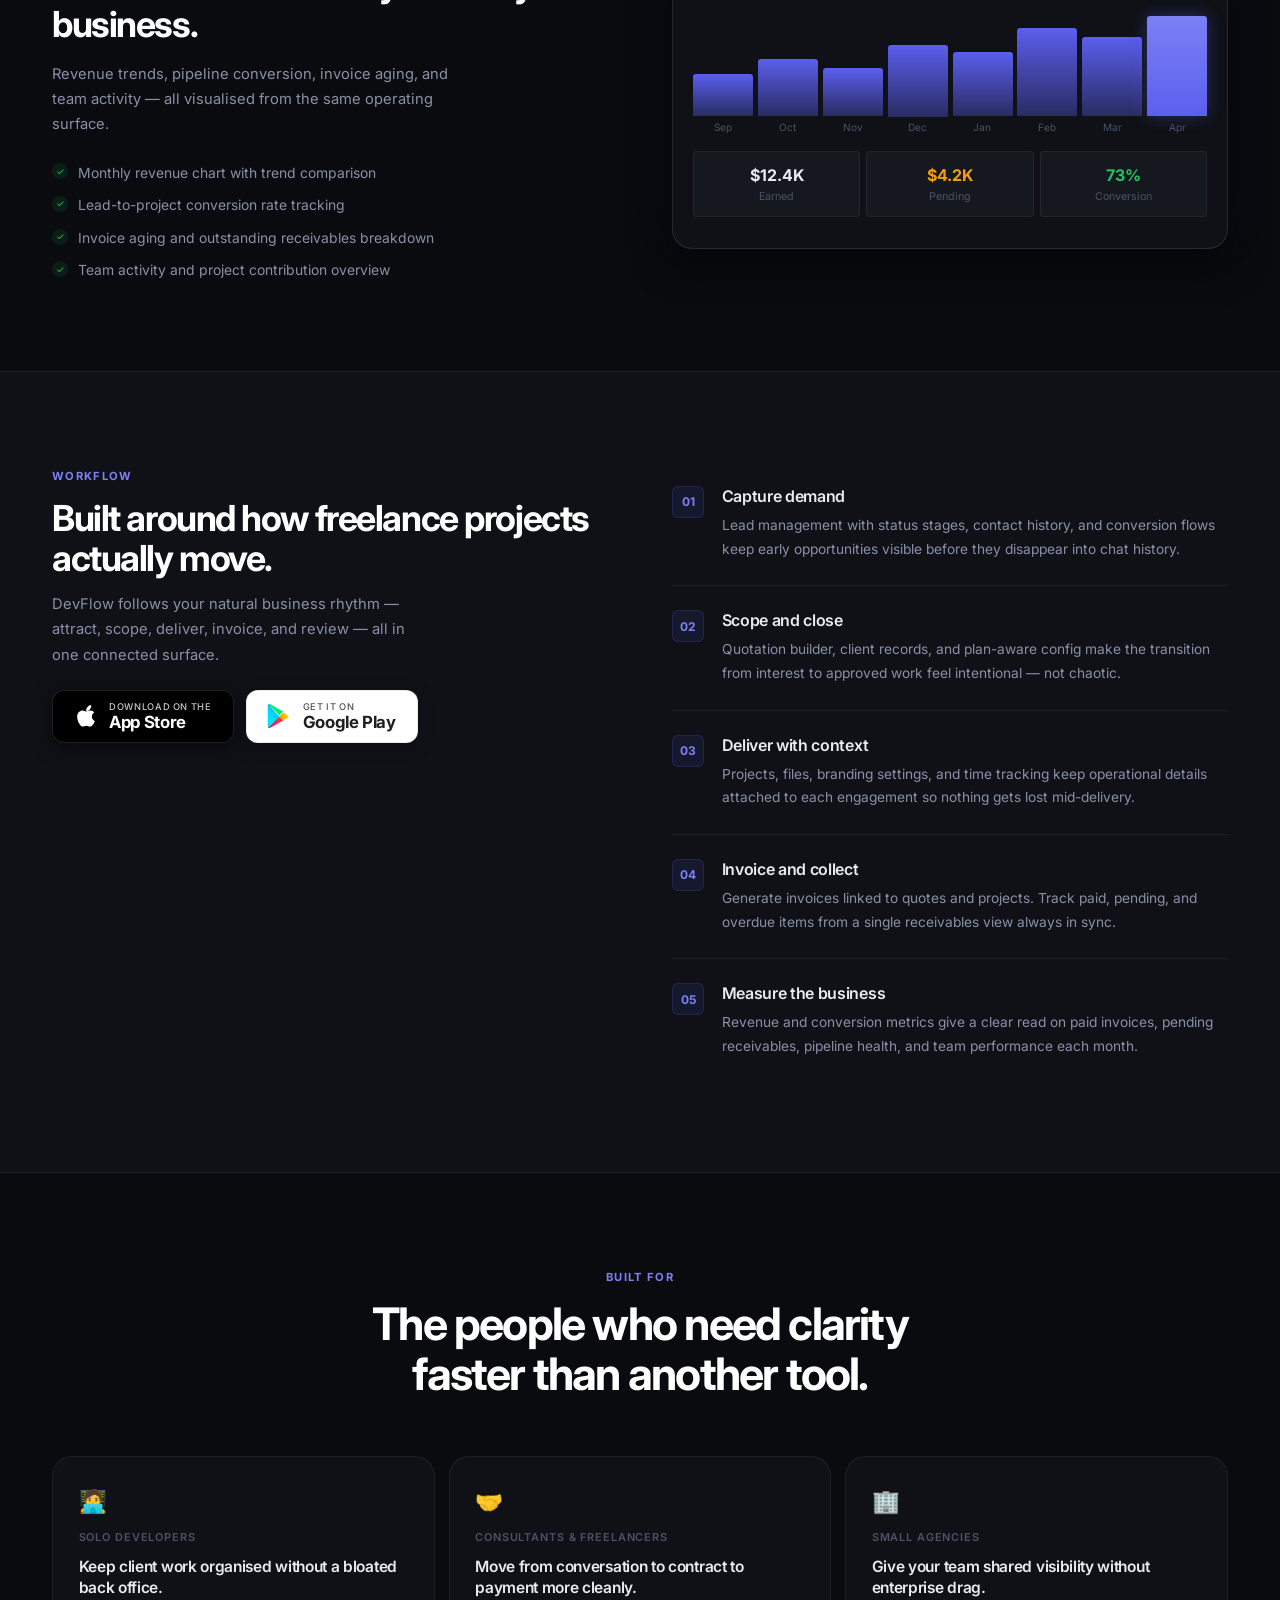
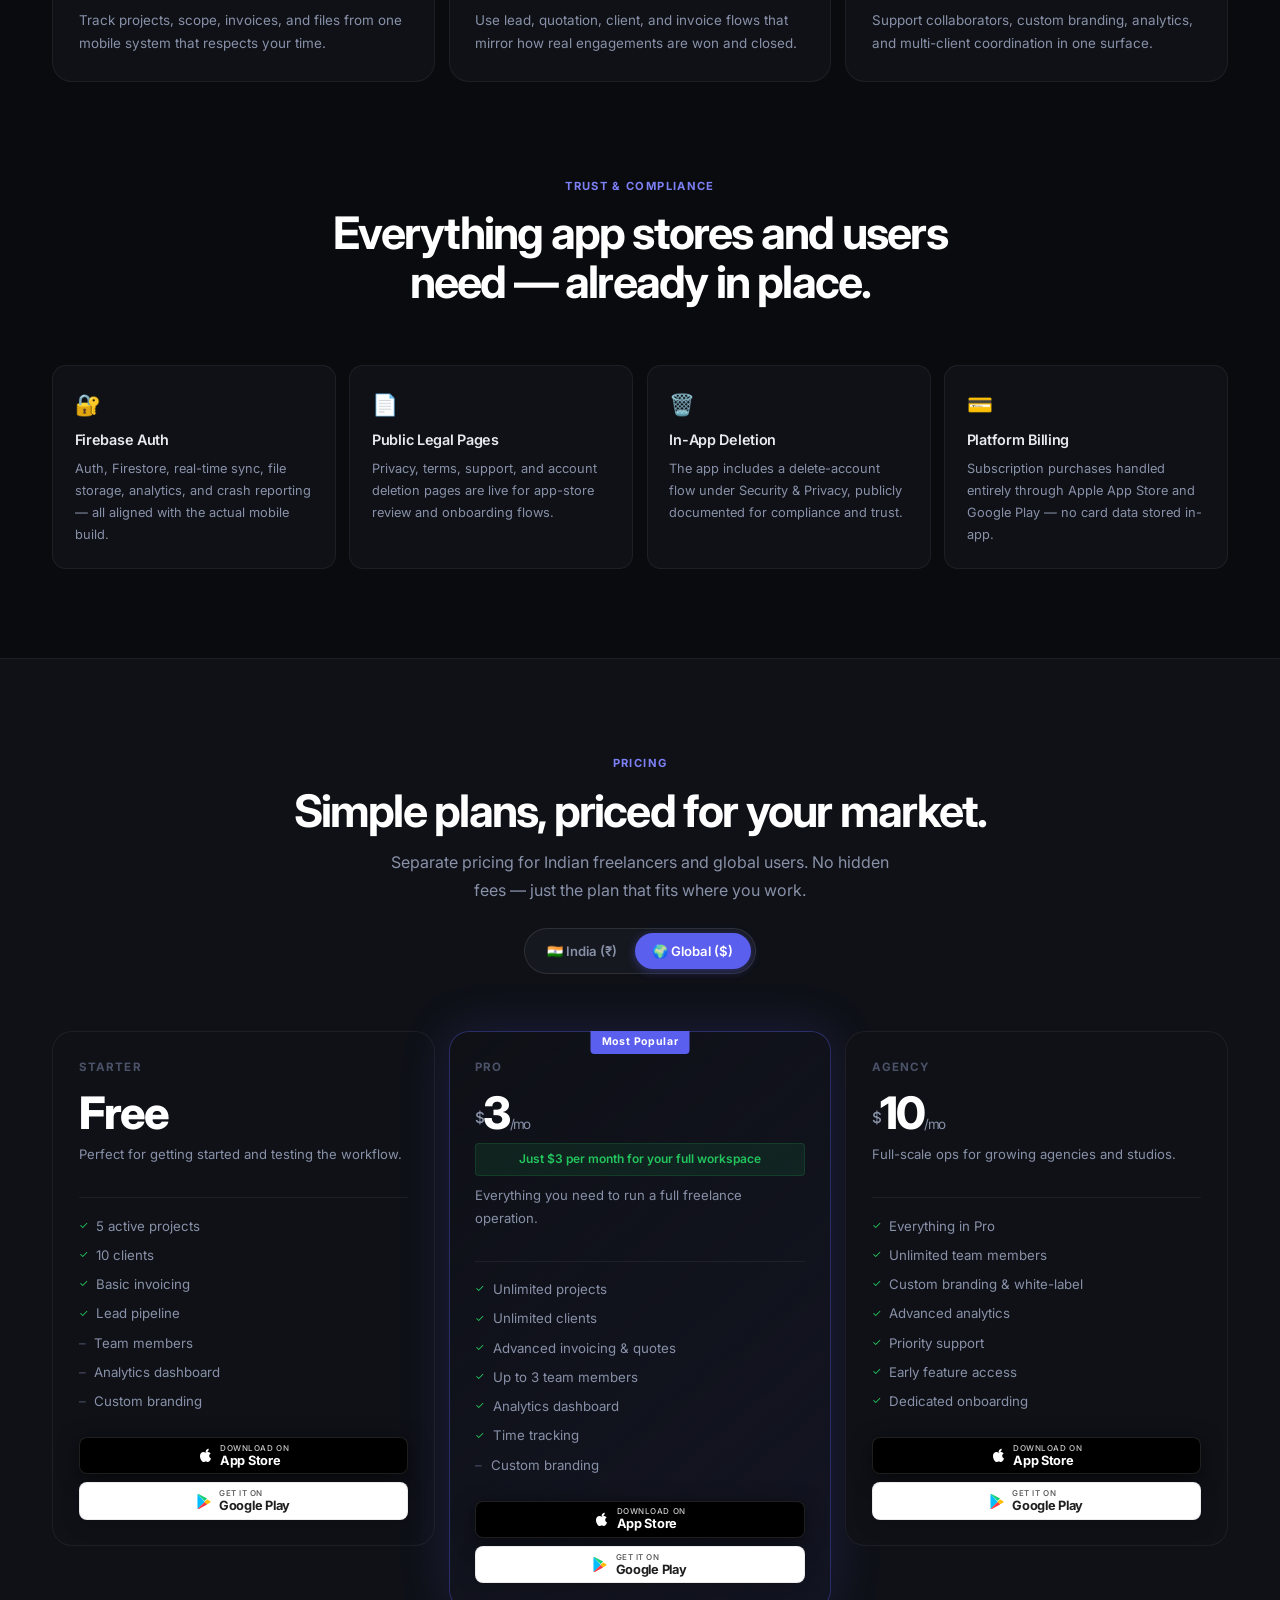
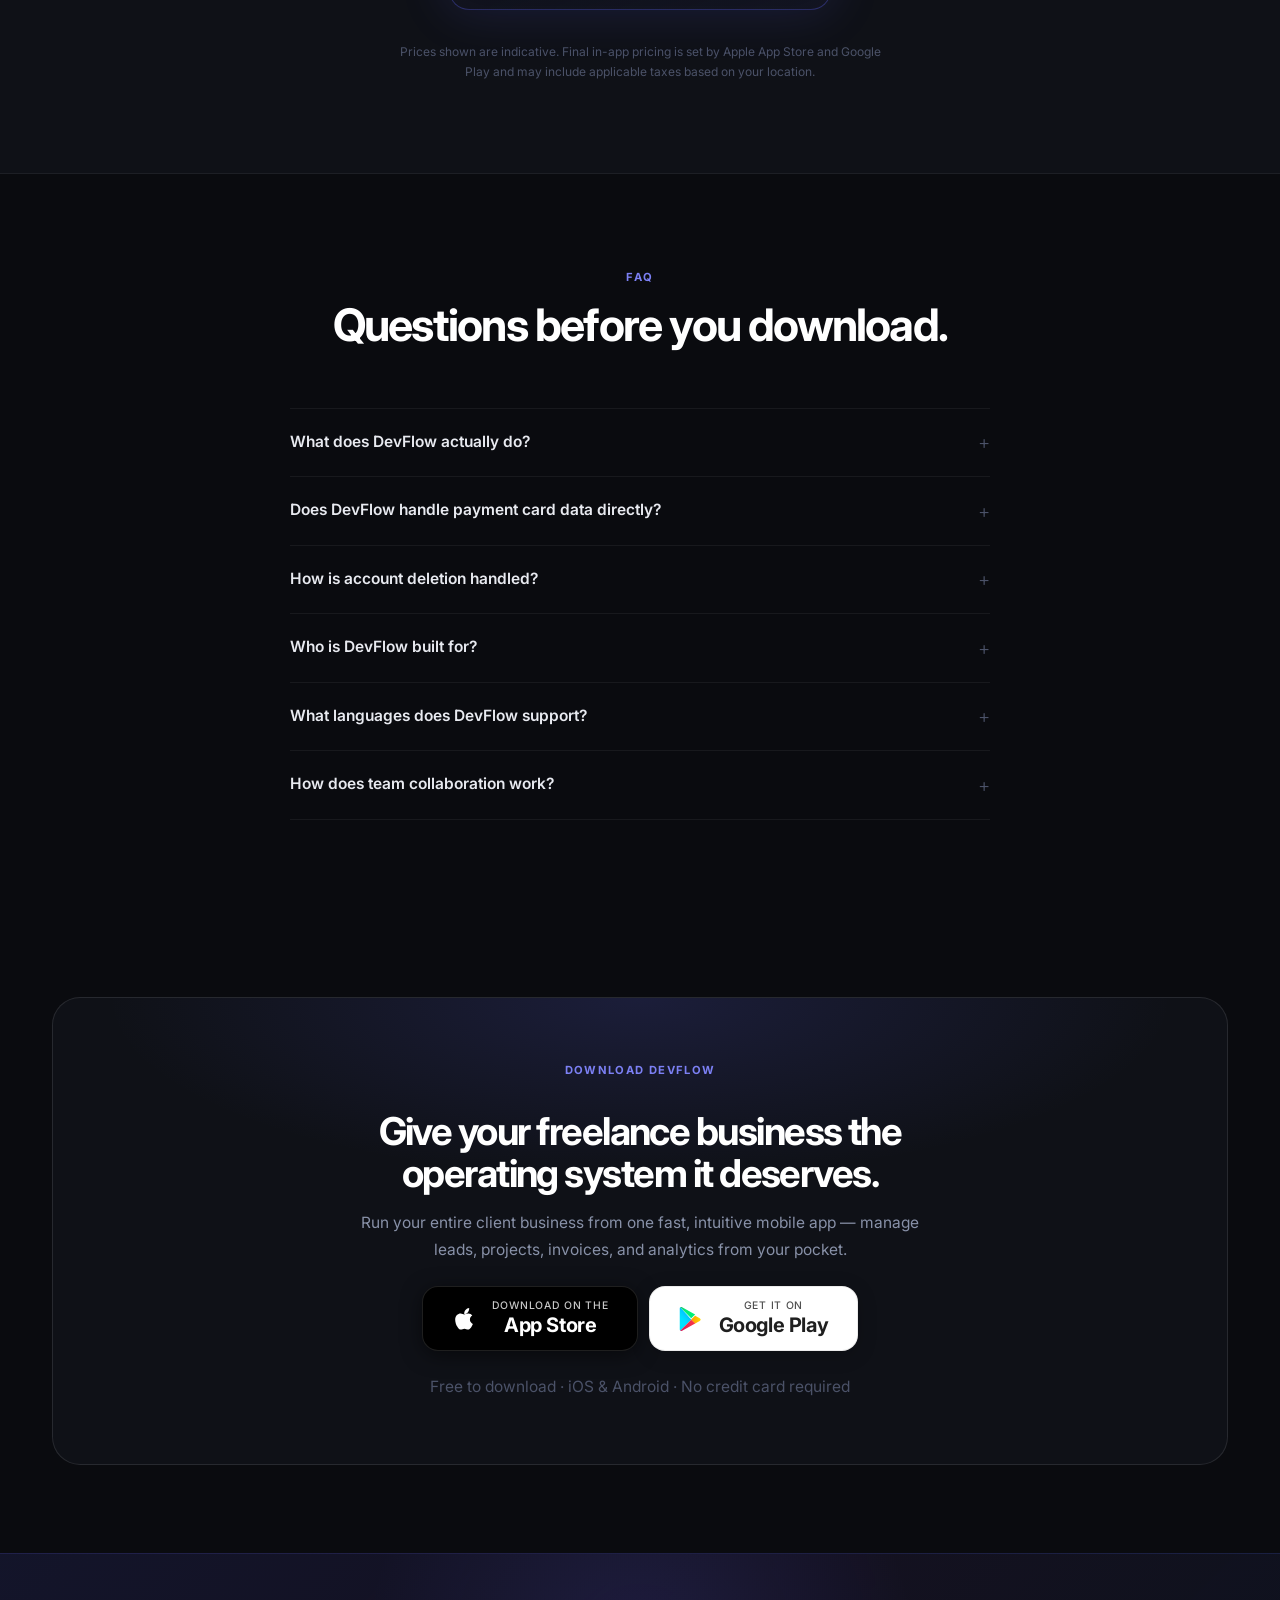
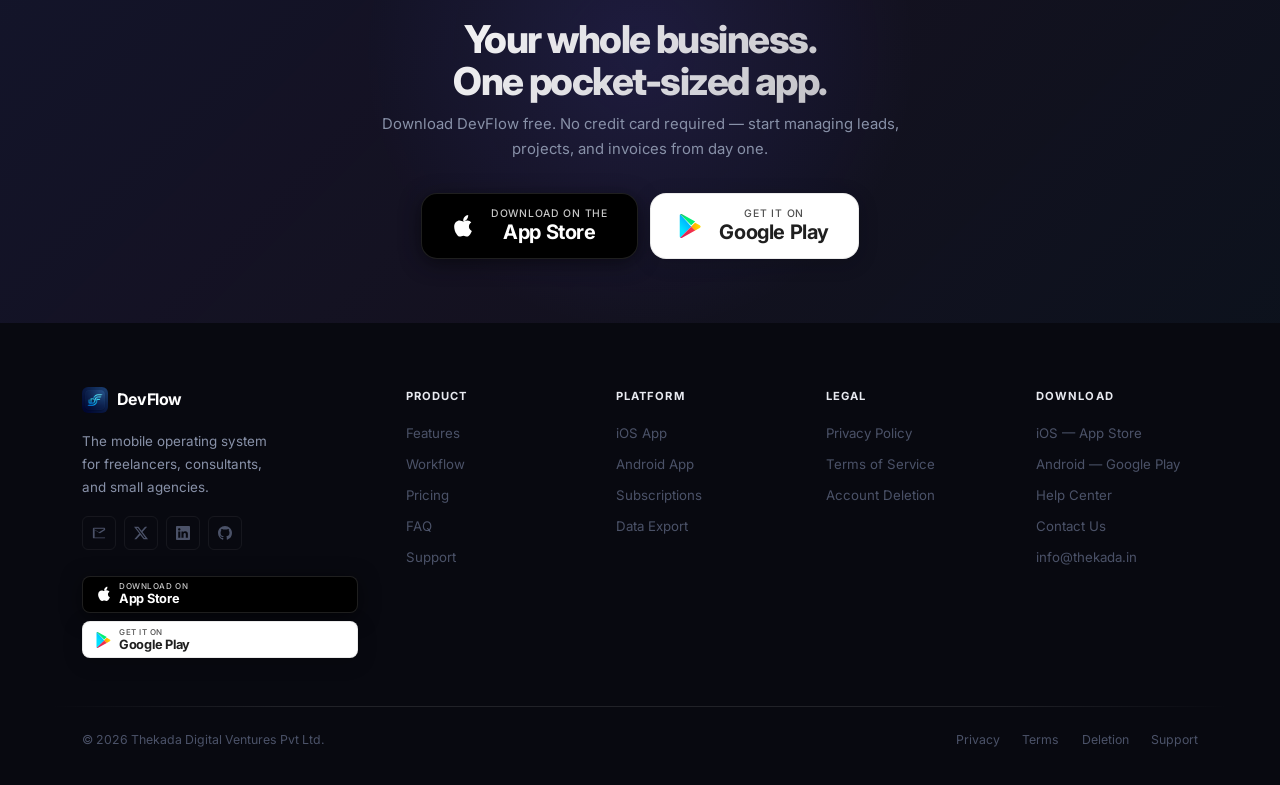
==== commit c0443cf7: "chore: update landing site content" ====
--- a/index.html
+++ b/index.html
@@ -3,337 +3,900 @@
   <head>
     <meta charset="UTF-8" />
     <meta name="viewport" content="width=device-width, initial-scale=1.0" />
-    <title>DevFlow | Freelancer Operating System</title>
-    <meta
-      name="description"
-      content="DevFlow is a mobile operating system for freelancers and small agencies to manage clients, projects, quotes, invoices, files, analytics, and team workflows."
-    />
+    <meta name="theme-color" content="#0a0b0f" />
+    <title>DevFlow — The Operating System for Freelancers</title>
+    <meta name="description" content="DevFlow is the all-in-one mobile operating system for freelancers and small agencies. Manage clients, projects, quotes, invoices, time tracking, analytics, and team workflows — all from your phone." />
+    <meta property="og:title" content="DevFlow — The Operating System for Freelancers" />
+    <meta property="og:description" content="Projects, clients, quotes, invoices, time tracking, analytics, and team workflows in one mobile-first system." />
+    <meta property="og:type" content="website" />
+    <meta property="og:image" content="./assets/app-icon.png" />
+    <meta name="twitter:card" content="summary_large_image" />
     <link rel="preconnect" href="https://fonts.googleapis.com" />
     <link rel="preconnect" href="https://fonts.gstatic.com" crossorigin />
-    <link
-      href="https://fonts.googleapis.com/css2?family=Instrument+Sans:wght@400;500;600;700;800&family=Space+Grotesk:wght@500;700&display=swap"
-      rel="stylesheet"
-    />
+    <link href="https://fonts.googleapis.com/css2?family=Inter:ital,opsz,wght@0,14..32,400;0,14..32,500;0,14..32,600;0,14..32,700;0,14..32,800&display=swap" rel="stylesheet" />
     <link rel="icon" type="image/png" href="./assets/app-icon.png" />
     <link rel="stylesheet" href="./styles.css" />
     <script defer src="./app.js"></script>
   </head>
-  <body class="site-shell">
-    <header class="site-header">
-      <a class="brand" href="./index.html" aria-label="DevFlow home">
-        <img src="./assets/app-icon.png" alt="DevFlow app icon" />
-        <span>DevFlow</span>
-      </a>
-      <button
-        class="nav-toggle"
-        type="button"
-        aria-expanded="false"
-        aria-controls="site-nav"
-      >
-        Menu
-      </button>
-      <nav id="site-nav" class="site-nav">
-        <a href="#features">Features</a>
-        <a href="#workflow">Workflow</a>
-        <a href="#pricing">Pricing</a>
-        <a href="#faq">FAQ</a>
+  <body>
+    <a class="skip-link" href="#main-content">Skip to content</a>
+
+    <!-- ── HEADER ────────────────────────────────────────────── -->
+    <header class="site-header" id="site-header">
+      <div class="header-inner">
+
+        <!-- Brand -->
+        <a class="brand" href="./index.html" aria-label="DevFlow home">
+          <img src="./assets/app-icon.png" alt="" width="26" height="26" decoding="async" aria-hidden="true" />
+          DevFlow
+        </a>
+
+        <!-- Primary nav -->
+        <nav id="site-nav" class="site-nav" aria-label="Primary navigation">
+
+          <!-- Features (dropdown) -->
+          <div class="nav-item">
+            <span class="nav-link" tabindex="0" role="button" aria-haspopup="true" aria-expanded="false">
+              Features
+              <svg class="nav-chevron" viewBox="0 0 12 12" fill="none" aria-hidden="true">
+                <path d="M2 4l4 4 4-4" stroke="currentColor" stroke-width="1.5" stroke-linecap="round" stroke-linejoin="round"/>
+              </svg>
+            </span>
+            <div class="nav-dropdown" role="menu">
+              <a class="dropdown-link" href="./index.html#features" role="menuitem">
+                <span class="dropdown-icon">🎯</span>
+                <span class="dropdown-text">
+                  <strong>Lead Pipeline</strong>
+                  <span>Capture, track, and convert leads</span>
+                </span>
+              </a>
+              <a class="dropdown-link" href="./index.html#features" role="menuitem">
+                <span class="dropdown-icon">📋</span>
+                <span class="dropdown-text">
+                  <strong>Project Management</strong>
+                  <span>Track work from start to delivery</span>
+                </span>
+              </a>
+              <a class="dropdown-link" href="./index.html#features" role="menuitem">
+                <span class="dropdown-icon">💳</span>
+                <span class="dropdown-text">
+                  <strong>Invoicing &amp; Quotes</strong>
+                  <span>Estimate, invoice, and get paid</span>
+                </span>
+              </a>
+              <div class="dropdown-divider"></div>
+              <a class="dropdown-link" href="./index.html#features" role="menuitem">
+                <span class="dropdown-icon">📊</span>
+                <span class="dropdown-text">
+                  <strong>Analytics</strong>
+                  <span>Revenue, conversion, and pipeline</span>
+                </span>
+              </a>
+              <a class="dropdown-link" href="./index.html#features" role="menuitem">
+                <span class="dropdown-icon">👥</span>
+                <span class="dropdown-text">
+                  <strong>Team Collaboration</strong>
+                  <span>Shared visibility for agencies</span>
+                </span>
+              </a>
+              <div class="dropdown-divider"></div>
+              <a class="dropdown-link" href="./index.html#features" role="menuitem">
+                <span class="dropdown-icon">⏱️</span>
+                <span class="dropdown-text">
+                  <strong>Time Tracking</strong>
+                  <span>Log hours, build timesheets</span>
+                </span>
+              </a>
+              <a class="dropdown-link" href="./index.html#features" role="menuitem">
+                <span class="dropdown-icon">📁</span>
+                <span class="dropdown-text">
+                  <strong>File &amp; Document Storage</strong>
+                  <span>Contracts and assets, all linked</span>
+                </span>
+              </a>
+            </div>
+          </div>
+
+          <!-- Workflow -->
+          <div class="nav-item">
+            <a class="nav-link" href="./index.html#workflow">Workflow</a>
+          </div>
+
+          <!-- Pricing -->
+          <div class="nav-item">
+            <a class="nav-link" href="./index.html#pricing">Pricing</a>
+          </div>
+
+          <!-- Legal (dropdown) -->
+          <div class="nav-item">
+            <span class="nav-link" tabindex="0" role="button" aria-haspopup="true" aria-expanded="false">
+              Legal
+              <svg class="nav-chevron" viewBox="0 0 12 12" fill="none" aria-hidden="true">
+                <path d="M2 4l4 4 4-4" stroke="currentColor" stroke-width="1.5" stroke-linecap="round" stroke-linejoin="round"/>
+              </svg>
+            </span>
+            <div class="nav-dropdown" role="menu">
+              <a class="dropdown-link" href="./privacy.html" role="menuitem">
+                <span class="dropdown-icon">🔐</span>
+                <span class="dropdown-text">
+                  <strong>Privacy Policy</strong>
+                  <span>How we handle your data</span>
+                </span>
+              </a>
+              <a class="dropdown-link" href="./terms.html" role="menuitem">
+                <span class="dropdown-icon">📄</span>
+                <span class="dropdown-text">
+                  <strong>Terms of Service</strong>
+                  <span>Rules governing access</span>
+                </span>
+              </a>
+              <a class="dropdown-link" href="./account-deletion.html" role="menuitem">
+                <span class="dropdown-icon">🗑️</span>
+                <span class="dropdown-text">
+                  <strong>Account Deletion</strong>
+                  <span>Delete your data anytime</span>
+                </span>
+              </a>
+            </div>
+          </div>
+
+          <!-- Support -->
+          <div class="nav-item">
+            <a class="nav-link" href="./support.html">Support</a>
+          </div>
+
+        </nav>
+
+        <!-- Download CTAs -->
+        <div class="header-actions">
+          <a class="store-btn store-btn-apple store-btn-sm" href="https://apps.apple.com" target="_blank" rel="noopener" aria-label="Download on the App Store">
+              <svg width="16" height="16" viewBox="0 0 384 512" fill="#ffffff" aria-hidden="true"><path d="M318.7 268.7c-.2-36.3 16.4-64.1 50-84.8-18.8-26.9-47.2-41.7-84.7-44.6-35.5-2.8-74.3 20.7-88.5 20.7-15 0-49.4-19.7-76.4-19.7C63.3 141.2 4 184.8 4 273.5q0 39.3 14.4 81.2c12.8 36.7 59 126.7 107.2 125.2 25.2-.6 43-17.9 75.8-17.9 31.8 0 48.3 17.9 76.4 17.9 48.6-.7 90.4-82.5 102.6-119.3-65.2-30.7-61.7-90-61.7-91.9zm-43.1-159c19.1-23.2 30-54.7 26.5-86.2-26.6 1.1-58.4 17.7-77.5 40-18.4 21.3-31.4 53.5-27.4 83.9 29.3 2.2 59.3-14.5 78.4-37.7z"/></svg>
+              <span class="store-btn-text">
+                <span class="store-btn-sub">Download on</span>
+                <span class="store-btn-name">App Store</span>
+              </span>
+            </a>
+          <a class="store-btn store-btn-google store-btn-sm" href="https://play.google.com/store/apps" target="_blank" rel="noopener" aria-label="Get it on Google Play">
+              <svg width="16" height="16" viewBox="0 0 24 24" aria-hidden="true" xmlns="http://www.w3.org/2000/svg"><defs><linearGradient id="gp-a" x1="61.29%" x2="26.78%" y1="5.08%" y2="71.41%"><stop offset="0" stop-color="#00A0FF"/><stop offset=".007" stop-color="#00A1FF"/><stop offset=".26" stop-color="#00BEFF"/><stop offset=".512" stop-color="#00D2FF"/><stop offset=".76" stop-color="#00DFFF"/><stop offset="1" stop-color="#00E3FF"/></linearGradient><linearGradient id="gp-b" x1="107.68%" x2="-13.94%" y1="49.98%" y2="49.98%"><stop offset="0" stop-color="#FFE000"/><stop offset=".409" stop-color="#FFBD00"/><stop offset=".775" stop-color="orange"/><stop offset="1" stop-color="#FF9C00"/></linearGradient><linearGradient id="gp-c" x1="125.56%" x2="-37.66%" y1="30.9%" y2="136.01%"><stop offset="0" stop-color="#FF3A44"/><stop offset="1" stop-color="#C31162"/></linearGradient><linearGradient id="gp-d" x1="-18.81%" x2="42.15%" y1="-11.47%" y2="35.75%"><stop offset="0" stop-color="#32A071"/><stop offset=".069" stop-color="#2DA771"/><stop offset=".476" stop-color="#15CF74"/><stop offset=".801" stop-color="#06E775"/><stop offset="1" stop-color="#00F076"/></linearGradient></defs><path d="M1.22.29A1.52 1.52 0 0 0 .75 1.4v21.2c0 .43.17.81.47 1.08l.06.06L12.2 12.8v-.28L1.28.24z" fill="url(#gp-a)"/><path d="M16.05 16.66l-3.85-3.86v-.28l3.85-3.85.09.05 4.56 2.59c1.3.74 1.3 1.95 0 2.69l-4.56 2.59z" fill="url(#gp-b)"/><path d="M16.14 16.61L12.2 12.66 1.22 23.74c.43.46 1.13.51 1.92.06l12.98-7.19" fill="url(#gp-c)"/><path d="M16.14 7.39L3.14.2C2.35-.25 1.65-.2 1.22.26l10.98 11z" fill="url(#gp-d)"/></svg>
+              <span class="store-btn-text">
+                <span class="store-btn-sub">Get it on</span>
+                <span class="store-btn-name">Google Play</span>
+              </span>
+            </a>
+          <!-- Mobile hamburger -->
+          <button class="nav-toggle" type="button" id="nav-toggle" aria-expanded="false" aria-controls="mobile-nav" aria-label="Open navigation menu">
+            <svg width="15" height="15" viewBox="0 0 15 15" fill="none" aria-hidden="true">
+              <path d="M2 3.5h11M2 7.5h11M2 11.5h11" stroke="currentColor" stroke-width="1.4" stroke-linecap="round"/>
+            </svg>
+          </button>
+        </div>
+      </div>
+    </header>
+
+    <!-- ── MOBILE NAV ─────────────────────────────────────────── -->
+    <div class="mobile-nav-overlay" id="mobile-nav" aria-label="Mobile navigation">
+      <div class="mobile-nav-links">
+        <a href="./index.html#features">Features</a>
+        <a href="./index.html#workflow">Workflow</a>
+        <a href="./index.html#pricing">Pricing</a>
         <a href="./privacy.html">Privacy</a>
-        <a href="./support.html" class="nav-cta">Support</a>
-      </nav>
-    </header>
-
-    <main>
+        <a href="./terms.html">Terms</a>
+        <a href="./account-deletion.html">Account Deletion</a>
+        <a href="./support.html">Support</a>
+      </div>
+      <div class="mobile-nav-actions" style="display:grid;gap:.75rem;padding-top:1rem;border-top:1px solid var(--border);">
+        <a class="store-btn store-btn-apple store-btn-sm" href="https://apps.apple.com" target="_blank" rel="noopener" aria-label="Download on the App Store">
+              <svg width="16" height="16" viewBox="0 0 384 512" fill="#ffffff" aria-hidden="true"><path d="M318.7 268.7c-.2-36.3 16.4-64.1 50-84.8-18.8-26.9-47.2-41.7-84.7-44.6-35.5-2.8-74.3 20.7-88.5 20.7-15 0-49.4-19.7-76.4-19.7C63.3 141.2 4 184.8 4 273.5q0 39.3 14.4 81.2c12.8 36.7 59 126.7 107.2 125.2 25.2-.6 43-17.9 75.8-17.9 31.8 0 48.3 17.9 76.4 17.9 48.6-.7 90.4-82.5 102.6-119.3-65.2-30.7-61.7-90-61.7-91.9zm-43.1-159c19.1-23.2 30-54.7 26.5-86.2-26.6 1.1-58.4 17.7-77.5 40-18.4 21.3-31.4 53.5-27.4 83.9 29.3 2.2 59.3-14.5 78.4-37.7z"/></svg>
+              <span class="store-btn-text">
+                <span class="store-btn-sub">Download on</span>
+                <span class="store-btn-name">App Store</span>
+              </span>
+            </a>
+        <a class="store-btn store-btn-google store-btn-sm" href="https://play.google.com/store/apps" target="_blank" rel="noopener" aria-label="Get it on Google Play">
+              <svg width="16" height="16" viewBox="0 0 24 24" aria-hidden="true" xmlns="http://www.w3.org/2000/svg"><defs><linearGradient id="gp-a" x1="61.29%" x2="26.78%" y1="5.08%" y2="71.41%"><stop offset="0" stop-color="#00A0FF"/><stop offset=".007" stop-color="#00A1FF"/><stop offset=".26" stop-color="#00BEFF"/><stop offset=".512" stop-color="#00D2FF"/><stop offset=".76" stop-color="#00DFFF"/><stop offset="1" stop-color="#00E3FF"/></linearGradient><linearGradient id="gp-b" x1="107.68%" x2="-13.94%" y1="49.98%" y2="49.98%"><stop offset="0" stop-color="#FFE000"/><stop offset=".409" stop-color="#FFBD00"/><stop offset=".775" stop-color="orange"/><stop offset="1" stop-color="#FF9C00"/></linearGradient><linearGradient id="gp-c" x1="125.56%" x2="-37.66%" y1="30.9%" y2="136.01%"><stop offset="0" stop-color="#FF3A44"/><stop offset="1" stop-color="#C31162"/></linearGradient><linearGradient id="gp-d" x1="-18.81%" x2="42.15%" y1="-11.47%" y2="35.75%"><stop offset="0" stop-color="#32A071"/><stop offset=".069" stop-color="#2DA771"/><stop offset=".476" stop-color="#15CF74"/><stop offset=".801" stop-color="#06E775"/><stop offset="1" stop-color="#00F076"/></linearGradient></defs><path d="M1.22.29A1.52 1.52 0 0 0 .75 1.4v21.2c0 .43.17.81.47 1.08l.06.06L12.2 12.8v-.28L1.28.24z" fill="url(#gp-a)"/><path d="M16.05 16.66l-3.85-3.86v-.28l3.85-3.85.09.05 4.56 2.59c1.3.74 1.3 1.95 0 2.69l-4.56 2.59z" fill="url(#gp-b)"/><path d="M16.14 16.61L12.2 12.66 1.22 23.74c.43.46 1.13.51 1.92.06l12.98-7.19" fill="url(#gp-c)"/><path d="M16.14 7.39L3.14.2C2.35-.25 1.65-.2 1.22.26l10.98 11z" fill="url(#gp-d)"/></svg>
+              <span class="store-btn-text">
+                <span class="store-btn-sub">Get it on</span>
+                <span class="store-btn-name">Google Play</span>
+              </span>
+            </a>
+      </div>
+    </div>
+
+    <!-- ════════════════════════════════════════════════════════
+         MAIN CONTENT
+         ════════════════════════════════════════════════════ -->
+    <main id="main-content">
+
+      <!-- ── HERO ────────────────────────────────────────────── -->
       <section class="hero">
-        <div class="hero-copy reveal">
-          <p class="eyebrow">DevFlow for iPhone and Android</p>
-          <h1>Run your freelance business without living in six different apps.</h1>
-          <p class="hero-text">
-            DevFlow brings projects, clients, quotes, invoices, time tracking,
-            files, leads, analytics, and team workflows into one mobile-first
-            operating system built for developers and small studios.
+        <!-- Animated glow orbs -->
+        <div class="hero-orb hero-orb-1" aria-hidden="true"></div>
+        <div class="hero-orb hero-orb-2" aria-hidden="true"></div>
+        <div class="hero-orb hero-orb-3" aria-hidden="true"></div>
+
+        <div class="hero-inner">
+          <div class="hero-badge reveal">
+            <span class="badge">
+              <span class="badge-dot"></span>
+              Now available on iOS &amp; Android
+            </span>
+          </div>
+
+          <h1 class="reveal reveal-delay-1">
+            The Operating System<br />for Freelancers
+          </h1>
+
+          <p class="hero-lead reveal reveal-delay-2">
+            DevFlow gives developers, consultants, and small studios one mobile workspace
+            to run every part of their client business — from first lead to final payment.
           </p>
-          <div class="hero-actions">
-            <a class="button button-primary" href="./support.html#beta"
-              >Request Beta Access</a
-            >
-            <a class="button button-secondary" href="./privacy.html"
-              >Read Privacy Policy</a
-            >
-          </div>
-          <ul class="hero-notes" aria-label="Key highlights">
-            <li>Mobile-first workflows for solo developers and agencies</li>
-            <li>Quotes, invoices, files, and lead tracking in one place</li>
-            <li>Built on Firebase authentication, storage, and real-time sync</li>
-          </ul>
-        </div>
-
-        <div class="hero-visual reveal">
-          <div class="hero-orbit"></div>
-          <div class="phone-stage">
-            <div class="phone-shell">
-              <div class="phone-topline">
-                <span class="signal-dot"></span>
-                <span>Today</span>
-                <span>DevFlow</span>
-              </div>
-              <div class="phone-scene">
-                <div class="scene-heading">
-                  <span>Revenue pulse</span>
-                  <strong>Everything in motion</strong>
-                </div>
-                <div class="scene-bars" aria-hidden="true">
-                  <span style="height: 35%"></span>
-                  <span style="height: 48%"></span>
-                  <span style="height: 62%"></span>
-                  <span style="height: 76%"></span>
-                  <span style="height: 92%"></span>
-                </div>
-                <div class="scene-flow">
-                  <div>
-                    <small>Lead</small>
-                    <strong>Discovery call</strong>
-                  </div>
-                  <div>
-                    <small>Quote</small>
-                    <strong>Sent in 4 min</strong>
-                  </div>
-                  <div>
-                    <small>Invoice</small>
-                    <strong>Paid this week</strong>
-                  </div>
-                </div>
-              </div>
-            </div>
-            <div class="hero-caption">
-              <span>Freelancer OS</span>
-              <p>
-                From first client message to final payment, DevFlow is designed
-                to keep the operational side of client work moving.
-              </p>
-            </div>
-          </div>
-        </div>
-      </section>
-
-      <section id="features" class="content-section split-section">
-        <div class="section-intro reveal">
-          <p class="eyebrow">Core Surface</p>
-          <h2>One app for the work around the work.</h2>
-          <p>
-            The product language in this repo is consistent: DevFlow is not a
-            generic note app. It is a structured workspace for freelance
-            delivery, client communication, documentation, quoting, billing,
-            and performance visibility.
-          </p>
-        </div>
-        <div class="feature-lines reveal">
-          <article>
-            <h3>Projects and clients</h3>
-            <p>
-              Organize delivery across projects, client records, and detail
-              pages without bouncing between CRM, task lists, and spreadsheets.
-            </p>
-          </article>
-          <article>
-            <h3>Quotes and invoices</h3>
-            <p>
-              Create proposals, quotations, and invoices with plan-aware limits
-              and a workflow that moves naturally from lead to payment.
-            </p>
-          </article>
-          <article>
-            <h3>Files and records</h3>
-            <p>
-              Store contracts, assets, PDFs, and project files in a secure cloud
-              structure tied to the user account.
-            </p>
-          </article>
-          <article>
-            <h3>Team and analytics</h3>
-            <p>
-              Invite collaborators, manage role-based workflows, and keep an
-              eye on revenue, conversions, and pending work from the same
-              system.
-            </p>
-          </article>
-        </div>
-      </section>
-
-      <section id="workflow" class="content-section workflow-section">
-        <div class="workflow-sticky">
-          <p class="eyebrow">Workflow Story</p>
-          <h2>Built around how freelance projects actually move.</h2>
-          <p>
-            The app structure in this codebase points to a clear lifecycle:
-            attract leads, qualify them, quote the work, manage the project,
-            deliver files, invoice the client, and review the numbers.
-          </p>
-        </div>
-        <div class="workflow-steps">
-          <article class="reveal">
-            <span>01</span>
-            <h3>Capture demand</h3>
-            <p>
-              Lead management pages, status pipelines, and conversion flows help
-              you keep new work visible before it slips into chat history.
-            </p>
-          </article>
-          <article class="reveal">
-            <span>02</span>
-            <h3>Scope and close</h3>
-            <p>
-              Quotations, client data, and plan configuration let you move from
-              interest to approved work with less admin friction.
-            </p>
-          </article>
-          <article class="reveal">
-            <span>03</span>
-            <h3>Deliver with context</h3>
-            <p>
-              Projects, files, branding settings, and time tracking keep the
-              operational details attached to the work instead of buried in
-              folders and notes.
-            </p>
-          </article>
-          <article class="reveal">
-            <span>04</span>
-            <h3>Measure the business</h3>
-            <p>
-              Revenue and conversion metrics provide a quick read on paid
-              invoices, pending receivables, and client pipeline health.
-            </p>
-          </article>
-        </div>
-      </section>
-
-      <section id="pricing" class="content-section pricing-section">
-        <div class="section-intro reveal">
-          <p class="eyebrow">Pricing</p>
-          <h2>Simple plans that mirror the app’s current plan structure.</h2>
-          <p>
-            These plan tiers are based on the pricing logic currently defined in
-            the mobile app code. Final store pricing and taxes can vary by
-            platform and region.
-          </p>
-        </div>
-        <div class="pricing-grid">
-          <article class="pricing-tier reveal">
-            <p class="tier-name">Starter</p>
-            <h3>$0<span>/month</span></h3>
-            <ul>
-              <li>5 projects</li>
-              <li>10 clients</li>
-              <li>Basic invoicing</li>
-              <li>Email support</li>
-            </ul>
-          </article>
-          <article class="pricing-tier featured reveal">
-            <p class="tier-name">Pro</p>
-            <h3>$19<span>/month</span></h3>
-            <ul>
-              <li>Unlimited projects</li>
-              <li>Unlimited clients</li>
-              <li>Advanced invoicing and quotations</li>
-              <li>Team collaboration for up to 3 users</li>
-              <li>Priority support</li>
-            </ul>
-          </article>
-          <article class="pricing-tier reveal">
-            <p class="tier-name">Agency</p>
-            <h3>$49<span>/month</span></h3>
-            <ul>
-              <li>Everything in Pro</li>
-              <li>Unlimited team members</li>
-              <li>Custom branding</li>
-              <li>Analytics dashboard</li>
-              <li>Dedicated support</li>
-            </ul>
-          </article>
-        </div>
-      </section>
-
-      <section id="faq" class="content-section faq-section">
-        <div class="section-intro reveal">
-          <p class="eyebrow">FAQ</p>
-          <h2>What people usually need before launch.</h2>
-        </div>
-        <div class="faq-list">
-          <details class="reveal">
-            <summary>What does DevFlow actually do?</summary>
-            <p>
-              DevFlow is a mobile workspace for freelancers and small agencies
-              to manage client operations: projects, leads, clients, files,
-              quotations, invoices, analytics, branding, subscriptions, and
-              team activity.
-            </p>
-          </details>
-          <details class="reveal">
-            <summary>Does DevFlow collect payment card data directly?</summary>
-            <p>
-              The current codebase handles subscriptions through Apple App Store
-              and Google Play purchase frameworks. Payment processing is handled
-              by those platform providers rather than stored directly in the
-              app.
-            </p>
-          </details>
-          <details class="reveal">
-            <summary>How is account deletion handled?</summary>
-            <p>
-              The app includes an in-app delete-account flow under Security &
-              Privacy. The website also includes a dedicated account deletion
-              page so users can understand the process before downloading.
-            </p>
-          </details>
-          <details class="reveal">
-            <summary>Where can users read the legal pages?</summary>
-            <p>
-              This site includes public pages for privacy, terms, support, and
-              account deletion so the links can be used in app store listings,
-              help centers, and onboarding emails.
-            </p>
-          </details>
-        </div>
-      </section>
-
-      <section class="content-section closing-section reveal">
-        <p class="eyebrow">Launch Ready</p>
-        <h2>Give the app a public home before the store listing goes live.</h2>
-        <p>
-          Use this site as the public-facing landing page for early access,
-          store review links, and customer trust pages.
-        </p>
-        <div class="hero-actions">
-          <a class="button button-primary" href="./support.html#contact"
-            >Contact Support</a
-          >
-          <a class="button button-secondary" href="./terms.html"
-            >Read Terms</a
-          >
+
+          <div class="hero-actions reveal reveal-delay-3">
+            <a class="store-btn store-btn-apple store-btn-lg" href="https://apps.apple.com" target="_blank" rel="noopener" aria-label="Download DevFlow on the App Store">
+              <svg width="24" height="24" viewBox="0 0 384 512" fill="#ffffff" aria-hidden="true"><path d="M318.7 268.7c-.2-36.3 16.4-64.1 50-84.8-18.8-26.9-47.2-41.7-84.7-44.6-35.5-2.8-74.3 20.7-88.5 20.7-15 0-49.4-19.7-76.4-19.7C63.3 141.2 4 184.8 4 273.5q0 39.3 14.4 81.2c12.8 36.7 59 126.7 107.2 125.2 25.2-.6 43-17.9 75.8-17.9 31.8 0 48.3 17.9 76.4 17.9 48.6-.7 90.4-82.5 102.6-119.3-65.2-30.7-61.7-90-61.7-91.9zm-43.1-159c19.1-23.2 30-54.7 26.5-86.2-26.6 1.1-58.4 17.7-77.5 40-18.4 21.3-31.4 53.5-27.4 83.9 29.3 2.2 59.3-14.5 78.4-37.7z"/></svg>
+              <span class="store-btn-text">
+                <span class="store-btn-sub">Download on the</span>
+                <span class="store-btn-name">App Store</span>
+              </span>
+            </a>
+            <a class="store-btn store-btn-google store-btn-lg" href="https://play.google.com/store/apps" target="_blank" rel="noopener" aria-label="Get DevFlow on Google Play">
+              <svg width="24" height="24" viewBox="0 0 24 24" aria-hidden="true" xmlns="http://www.w3.org/2000/svg"><defs><linearGradient id="gp-a" x1="61.29%" x2="26.78%" y1="5.08%" y2="71.41%"><stop offset="0" stop-color="#00A0FF"/><stop offset=".007" stop-color="#00A1FF"/><stop offset=".26" stop-color="#00BEFF"/><stop offset=".512" stop-color="#00D2FF"/><stop offset=".76" stop-color="#00DFFF"/><stop offset="1" stop-color="#00E3FF"/></linearGradient><linearGradient id="gp-b" x1="107.68%" x2="-13.94%" y1="49.98%" y2="49.98%"><stop offset="0" stop-color="#FFE000"/><stop offset=".409" stop-color="#FFBD00"/><stop offset=".775" stop-color="orange"/><stop offset="1" stop-color="#FF9C00"/></linearGradient><linearGradient id="gp-c" x1="125.56%" x2="-37.66%" y1="30.9%" y2="136.01%"><stop offset="0" stop-color="#FF3A44"/><stop offset="1" stop-color="#C31162"/></linearGradient><linearGradient id="gp-d" x1="-18.81%" x2="42.15%" y1="-11.47%" y2="35.75%"><stop offset="0" stop-color="#32A071"/><stop offset=".069" stop-color="#2DA771"/><stop offset=".476" stop-color="#15CF74"/><stop offset=".801" stop-color="#06E775"/><stop offset="1" stop-color="#00F076"/></linearGradient></defs><path d="M1.22.29A1.52 1.52 0 0 0 .75 1.4v21.2c0 .43.17.81.47 1.08l.06.06L12.2 12.8v-.28L1.28.24z" fill="url(#gp-a)"/><path d="M16.05 16.66l-3.85-3.86v-.28l3.85-3.85.09.05 4.56 2.59c1.3.74 1.3 1.95 0 2.69l-4.56 2.59z" fill="url(#gp-b)"/><path d="M16.14 16.61L12.2 12.66 1.22 23.74c.43.46 1.13.51 1.92.06l12.98-7.19" fill="url(#gp-c)"/><path d="M16.14 7.39L3.14.2C2.35-.25 1.65-.2 1.22.26l10.98 11z" fill="url(#gp-d)"/></svg>
+              <span class="store-btn-text">
+                <span class="store-btn-sub">Get it on</span>
+                <span class="store-btn-name">Google Play</span>
+              </span>
+            </a>
+          </div>
+
+          <!-- Stats strip -->
+          <div class="hero-stats reveal reveal-delay-3">
+            <div class="hero-stat">
+              <div class="hero-stat-val">Free<span>*</span></div>
+              <div class="hero-stat-label">To start</div>
+            </div>
+            <div class="hero-stat-divider"></div>
+            <div class="hero-stat">
+              <div class="hero-stat-val">8<span>+</span></div>
+              <div class="hero-stat-label">Core features</div>
+            </div>
+            <div class="hero-stat-divider"></div>
+            <div class="hero-stat">
+              <div class="hero-stat-val">iOS<span> &amp; </span>Android</div>
+              <div class="hero-stat-label">Both platforms</div>
+            </div>
+            <div class="hero-stat-divider"></div>
+            <div class="hero-stat">
+              <div class="hero-stat-val">5<span>+</span></div>
+              <div class="hero-stat-label">Languages</div>
+            </div>
+          </div>
+
+          <!-- App mockup -->
+          <div class="hero-visual reveal" style="transition-delay:320ms;">
+            <div class="window-bar">
+              <span class="window-dot"></span>
+              <span class="window-dot"></span>
+              <span class="window-dot"></span>
+              <div class="window-url">app.devflow.io / dashboard</div>
+            </div>
+            <div class="app-mockup">
+              <div class="app-sidebar">
+                <div class="sidebar-section-label">Workspace</div>
+                <div class="sidebar-item active">
+                  <span class="sidebar-icon" style="border-radius:50%;background:var(--accent-hi);opacity:1;width:12px;height:12px;"></span>Dashboard
+                </div>
+                <div class="sidebar-item"><span class="sidebar-icon" style="background:var(--ink-faint);border-radius:3px;"></span>Projects</div>
+                <div class="sidebar-item"><span class="sidebar-icon" style="background:var(--ink-faint);border-radius:50%;"></span>Clients</div>
+                <div class="sidebar-item"><span class="sidebar-icon" style="background:var(--ink-faint);border-radius:3px;"></span>Leads</div>
+                <div class="sidebar-section-label">Finance</div>
+                <div class="sidebar-item"><span class="sidebar-icon" style="background:var(--ink-faint);border-radius:3px;"></span>Invoices</div>
+                <div class="sidebar-item"><span class="sidebar-icon" style="background:var(--ink-faint);border-radius:3px;"></span>Quotes</div>
+                <div class="sidebar-section-label">Insights</div>
+                <div class="sidebar-item"><span class="sidebar-icon" style="background:var(--ink-faint);border-radius:3px;"></span>Analytics</div>
+                <div class="sidebar-item"><span class="sidebar-icon" style="background:var(--ink-faint);border-radius:3px;"></span>Team</div>
+              </div>
+              <div class="app-main">
+                <div class="app-topbar">
+                  <span class="app-page-title">Dashboard</span>
+                  <span class="badge" style="font-size:.68rem;padding:.17rem .55rem;">April 2026</span>
+                </div>
+                <div class="metric-row">
+                  <div class="metric-card">
+                    <div class="metric-label">Revenue</div>
+                    <div class="metric-value">$12.4K</div>
+                    <div class="metric-change up">↑ 18% vs last</div>
+                  </div>
+                  <div class="metric-card">
+                    <div class="metric-label">Projects</div>
+                    <div class="metric-value">7</div>
+                    <div class="metric-change neutral">3 due soon</div>
+                  </div>
+                  <div class="metric-card">
+                    <div class="metric-label">Invoices</div>
+                    <div class="metric-value">$4.2K</div>
+                    <div class="metric-change up">2 sent today</div>
+                  </div>
+                  <div class="metric-card">
+                    <div class="metric-label">Leads</div>
+                    <div class="metric-value">11</div>
+                    <div class="metric-change up">↑ 4 new</div>
+                  </div>
+                </div>
+                <div class="app-project-table">
+                  <div class="table-header">
+                    <span>Project</span><span>Status</span><span>Client</span><span>Value</span>
+                  </div>
+                  <div class="table-row">
+                    <span class="table-name">Brand Identity — Novo Labs</span>
+                    <span><span class="status-pill status-active">Active</span></span>
+                    <span>Novo Labs</span>
+                    <span style="color:var(--green);font-weight:600;">$3,800</span>
+                  </div>
+                  <div class="table-row">
+                    <span class="table-name">Mobile App MVP</span>
+                    <span><span class="status-pill status-review">In Review</span></span>
+                    <span>TechVault</span>
+                    <span style="color:var(--amber);font-weight:600;">$6,500</span>
+                  </div>
+                  <div class="table-row">
+                    <span class="table-name">SEO &amp; Content Overhaul</span>
+                    <span><span class="status-pill status-pending">Pending</span></span>
+                    <span>Growly.io</span>
+                    <span style="font-weight:600;">$2,100</span>
+                  </div>
+                </div>
+              </div>
+            </div>
+          </div>
+        </div>
+      </section>
+
+      <!-- ── STATS MARQUEE ───────────────────────────────────── -->
+      <div class="stats-band" aria-hidden="true">
+        <div class="stats-inner">
+          <div class="stat-item"><span class="stat-num">iOS &amp; Android</span><span class="stat-lbl">Native mobile</span></div>
+          <div class="stat-item"><span class="stat-num">5+ Languages</span><span class="stat-lbl">Localised app</span></div>
+          <div class="stat-item"><span class="stat-num">Firebase</span><span class="stat-lbl">Real-time backend</span></div>
+          <div class="stat-item"><span class="stat-num">Leads → Invoices</span><span class="stat-lbl">One connected flow</span></div>
+          <div class="stat-item"><span class="stat-num">Plan-aware billing</span><span class="stat-lbl">Apple &amp; Google Pay</span></div>
+          <div class="stat-item"><span class="stat-num">Mobile-first</span><span class="stat-lbl">Built for fast ops</span></div>
+          <div class="stat-item"><span class="stat-num">iOS &amp; Android</span><span class="stat-lbl">Native mobile</span></div>
+          <div class="stat-item"><span class="stat-num">5+ Languages</span><span class="stat-lbl">Localised app</span></div>
+          <div class="stat-item"><span class="stat-num">Firebase</span><span class="stat-lbl">Real-time backend</span></div>
+          <div class="stat-item"><span class="stat-num">Leads → Invoices</span><span class="stat-lbl">One connected flow</span></div>
+          <div class="stat-item"><span class="stat-num">Plan-aware billing</span><span class="stat-lbl">Apple &amp; Google Pay</span></div>
+          <div class="stat-item"><span class="stat-num">Mobile-first</span><span class="stat-lbl">Built for fast ops</span></div>
+        </div>
+      </div>
+
+      <!-- ── VALUE PROPS ─────────────────────────────────────── -->
+      <section id="features" class="section">
+        <div class="container">
+          <div class="section-header centered reveal">
+            <span class="eyebrow">Core Capabilities</span>
+            <h2>One place for the work<br />around the work.</h2>
+            <p class="sub">Not another generic dashboard. A structured workspace for freelance delivery, billing, documentation, and team coordination.</p>
+          </div>
+          <div class="value-grid reveal">
+            <div class="value-card"><div class="value-icon">🎯</div><h3>Lead Pipeline</h3><p>Capture opportunities, track status, and convert leads into paid projects without losing context.</p></div>
+            <div class="value-card"><div class="value-icon">📋</div><h3>Project Management</h3><p>Structured records with status, milestones, deliverables, file attachments, and time tracking.</p></div>
+            <div class="value-card"><div class="value-icon">💳</div><h3>Quotes &amp; Invoices</h3><p>Move from estimate to invoice in seconds. Plan-aware billing and subscription management included.</p></div>
+            <div class="value-card"><div class="value-icon">🗂️</div><h3>Client Records</h3><p>Every client has their own view: history, documents, projects, and contact details — all linked.</p></div>
+            <div class="value-card"><div class="value-icon">📊</div><h3>Revenue Analytics</h3><p>Revenue, receivables, conversion rates, and pipeline health from one live dashboard.</p></div>
+            <div class="value-card"><div class="value-icon">👥</div><h3>Team Collaboration</h3><p>Add collaborators, share project visibility, and coordinate agency-level workflows.</p></div>
+            <div class="value-card"><div class="value-icon">⏱️</div><h3>Time Tracking</h3><p>Log hours against projects and clients directly from the app. Build accurate timesheets and spot scope creep before it hits delivery.</p></div>
+            <div class="value-card"><div class="value-icon">📁</div><h3>File &amp; Document Storage</h3><p>Attach contracts, briefs, design files, and assets to projects and clients. Everything stays linked, searchable, and accessible from your phone.</p></div>
+          </div>
+        </div>
+      </section>
+
+      <!-- ── FEATURE SHOWCASE 1 ──────────────────────────────── -->
+      <section class="section" style="padding-top:0;">
+        <div class="container">
+          <div class="feature-showcase reveal">
+            <div class="feature-content">
+              <span class="eyebrow">Lead to Payment</span>
+              <h2>Your entire client lifecycle in one motion.</h2>
+              <p>DevFlow models your real business rhythm — attract, qualify, scope, deliver, invoice, and review — without switching apps.</p>
+              <ul class="feature-list">
+                <li class="feature-list-item"><span class="check-icon">✓</span>Lead capture with status stages and follow-up reminders</li>
+                <li class="feature-list-item"><span class="check-icon">✓</span>Quotation builder with itemised scope and client-facing output</li>
+                <li class="feature-list-item"><span class="check-icon">✓</span>Invoice generation linked to project and quote records</li>
+                <li class="feature-list-item"><span class="check-icon">✓</span>Pipeline view to see every deal's current stage at a glance</li>
+              </ul>
+            </div>
+            <div class="feature-visual">
+              <div class="pipeline-visual">
+                <div class="pipeline-col-labels">
+                  <span class="pipeline-col-label">Leads</span>
+                  <span class="pipeline-col-label">Quoted</span>
+                  <span class="pipeline-col-label">Active</span>
+                  <span class="pipeline-col-label">Invoiced</span>
+                </div>
+                <div class="pipeline-cols">
+                  <div class="pipeline-col">
+                    <div class="pipeline-card"><div class="pipeline-card-title">Design Studio X</div><div class="pipeline-card-meta">Discovery · $4K</div></div>
+                    <div class="pipeline-card"><div class="pipeline-card-title">Startup Bloom</div><div class="pipeline-card-meta">Warm lead</div></div>
+                    <div class="pipeline-card"><div class="pipeline-card-title">Retail Co.</div><div class="pipeline-card-meta">Cold outreach</div></div>
+                  </div>
+                  <div class="pipeline-col">
+                    <div class="pipeline-card"><div class="pipeline-card-title">Novo Labs</div><div class="pipeline-card-meta">Sent · $3,800</div></div>
+                    <div class="pipeline-card"><div class="pipeline-card-title">TechVault</div><div class="pipeline-card-meta">Awaiting ok</div></div>
+                  </div>
+                  <div class="pipeline-col">
+                    <div class="pipeline-card"><div class="pipeline-card-title">Growly.io</div><div class="pipeline-card-meta">Active · $2,100</div></div>
+                    <div class="pipeline-card"><div class="pipeline-card-title">Orion Media</div><div class="pipeline-card-meta">Files up</div></div>
+                  </div>
+                  <div class="pipeline-col">
+                    <div class="pipeline-card"><div class="pipeline-card-title">Pinnacle Web</div><div class="pipeline-card-meta">Paid ✓</div></div>
+                    <div class="pipeline-card"><div class="pipeline-card-title">Apex Brands</div><div class="pipeline-card-meta">Pending $1.4K</div></div>
+                  </div>
+                </div>
+              </div>
+            </div>
+          </div>
+        </div>
+      </section>
+
+      <!-- ── FEATURE SHOWCASE 2 ──────────────────────────────── -->
+      <section class="section" style="padding-top:0;">
+        <div class="container">
+          <div class="feature-showcase reverse reveal">
+            <div class="feature-content">
+              <span class="eyebrow">Finance &amp; Billing</span>
+              <h2>From estimate to payment — cleanly.</h2>
+              <p>Scope it, quote it, invoice it, get paid. DevFlow's billing surfaces are built around the real workflow of small-business deal-making.</p>
+              <ul class="feature-list">
+                <li class="feature-list-item"><span class="check-icon">✓</span>Multi-currency quote templates with line items, taxes, and discounts</li>
+                <li class="feature-list-item"><span class="check-icon">✓</span>Plan-aware invoice limits that scale with your subscription</li>
+                <li class="feature-list-item"><span class="check-icon">✓</span>Subscription management via Apple App Store and Google Play</li>
+                <li class="feature-list-item"><span class="check-icon">✓</span>Receivables overview with overdue flags and payment status</li>
+              </ul>
+            </div>
+            <div class="feature-visual">
+              <div class="invoice-visual">
+                <div class="invoice-header"><span class="invoice-title">Invoice #INV-0041</span><span class="status-pill status-active">Sent</span></div>
+                <div class="invoice-row"><span class="invoice-row-name">Brand Identity — Full Package</span><span style="color:var(--ink);font-weight:600;">$2,400</span></div>
+                <div class="invoice-row"><span class="invoice-row-name">Logo Revisions (×3)</span><span style="color:var(--ink);font-weight:600;">$600</span></div>
+                <div class="invoice-row"><span class="invoice-row-name">Style Guide Export</span><span style="color:var(--ink);font-weight:600;">$400</span></div>
+                <div class="invoice-row" style="border-top:1px solid var(--border-hi);background:var(--bg-overlay);">
+                  <span class="invoice-row-name" style="font-weight:700;color:var(--ink);">Total</span>
+                  <span style="color:var(--green);font-size:1rem;font-weight:700;">$3,400</span>
+                </div>
+                <div style="display:flex;gap:.4rem;margin-top:.4rem;">
+                  <div style="flex:1;background:var(--bg-overlay);border:1px solid var(--border);border-radius:var(--radius-xs);padding:.5rem;text-align:center;font-size:.73rem;color:var(--ink-faint);">Due: Apr 30</div>
+                  <div style="flex:1;background:var(--green-soft);border:1px solid rgba(34,197,94,.2);border-radius:var(--radius-xs);padding:.5rem;text-align:center;font-size:.73rem;color:var(--green);font-weight:600;">Mark as Paid</div>
+                </div>
+              </div>
+            </div>
+          </div>
+        </div>
+      </section>
+
+      <!-- ── FEATURE SHOWCASE 3 ──────────────────────────────── -->
+      <section class="section" style="padding-top:0;">
+        <div class="container">
+          <div class="feature-showcase reveal">
+            <div class="feature-content">
+              <span class="eyebrow">Analytics &amp; Insights</span>
+              <h2>Measure what actually moves your business.</h2>
+              <p>Revenue trends, pipeline conversion, invoice aging, and team activity — all visualised from the same operating surface.</p>
+              <ul class="feature-list">
+                <li class="feature-list-item"><span class="check-icon">✓</span>Monthly revenue chart with trend comparison</li>
+                <li class="feature-list-item"><span class="check-icon">✓</span>Lead-to-project conversion rate tracking</li>
+                <li class="feature-list-item"><span class="check-icon">✓</span>Invoice aging and outstanding receivables breakdown</li>
+                <li class="feature-list-item"><span class="check-icon">✓</span>Team activity and project contribution overview</li>
+              </ul>
+            </div>
+            <div class="feature-visual">
+              <div class="analytics-visual">
+                <div style="display:flex;justify-content:space-between;align-items:center;">
+                  <span style="font-size:.87rem;font-weight:600;color:var(--ink);">Monthly Revenue</span>
+                  <span class="status-pill status-active" style="font-size:.67rem;">↑ 18% vs last month</span>
+                </div>
+                <div>
+                  <div class="chart-area">
+                    <div class="chart-bar" style="height:38%;animation-delay:.05s;"></div>
+                    <div class="chart-bar" style="height:52%;animation-delay:.10s;"></div>
+                    <div class="chart-bar" style="height:44%;animation-delay:.15s;"></div>
+                    <div class="chart-bar" style="height:65%;animation-delay:.20s;"></div>
+                    <div class="chart-bar" style="height:58%;animation-delay:.25s;"></div>
+                    <div class="chart-bar" style="height:80%;animation-delay:.30s;"></div>
+                    <div class="chart-bar" style="height:72%;animation-delay:.35s;"></div>
+                    <div class="chart-bar" style="height:91%;animation-delay:.40s;background:linear-gradient(180deg,var(--accent-hi),var(--accent));box-shadow:0 0 16px rgba(91,95,238,.35);"></div>
+                  </div>
+                  <div class="chart-labels"><span>Sep</span><span>Oct</span><span>Nov</span><span>Dec</span><span>Jan</span><span>Feb</span><span>Mar</span><span>Apr</span></div>
+                </div>
+                <div style="display:grid;grid-template-columns:repeat(3,1fr);gap:.4rem;margin-top:.15rem;">
+                  <div style="background:var(--bg-surface);border:1px solid var(--border);border-radius:var(--radius-xs);padding:.65rem;text-align:center;">
+                    <div style="font-size:1rem;font-weight:700;color:var(--ink);">$12.4K</div>
+                    <div style="font-size:.67rem;color:var(--ink-faint);">Earned</div>
+                  </div>
+                  <div style="background:var(--bg-surface);border:1px solid var(--border);border-radius:var(--radius-xs);padding:.65rem;text-align:center;">
+                    <div style="font-size:1rem;font-weight:700;color:var(--amber);">$4.2K</div>
+                    <div style="font-size:.67rem;color:var(--ink-faint);">Pending</div>
+                  </div>
+                  <div style="background:var(--bg-surface);border:1px solid var(--border);border-radius:var(--radius-xs);padding:.65rem;text-align:center;">
+                    <div style="font-size:1rem;font-weight:700;color:var(--green);">73%</div>
+                    <div style="font-size:.67rem;color:var(--ink-faint);">Conversion</div>
+                  </div>
+                </div>
+              </div>
+            </div>
+          </div>
+        </div>
+      </section>
+
+      <!-- ── WORKFLOW ─────────────────────────────────────────── -->
+      <section id="workflow" class="section" style="border-top:1px solid var(--border);border-bottom:1px solid var(--border);background:var(--bg-raised);">
+        <div class="container">
+          <div class="workflow-section">
+            <div class="workflow-sticky reveal">
+              <span class="eyebrow">Workflow</span>
+              <h2>Built around how freelance projects actually move.</h2>
+              <p>DevFlow follows your natural business rhythm — attract, scope, deliver, invoice, and review — all in one connected surface.</p>
+              <div style="display:flex;flex-wrap:wrap;gap:.75rem;margin-top:1.4rem;">
+                <a class="store-btn store-btn-apple" href="https://apps.apple.com" target="_blank" rel="noopener" aria-label="Download DevFlow on the App Store">
+              <svg width="24" height="24" viewBox="0 0 384 512" fill="#ffffff" aria-hidden="true"><path d="M318.7 268.7c-.2-36.3 16.4-64.1 50-84.8-18.8-26.9-47.2-41.7-84.7-44.6-35.5-2.8-74.3 20.7-88.5 20.7-15 0-49.4-19.7-76.4-19.7C63.3 141.2 4 184.8 4 273.5q0 39.3 14.4 81.2c12.8 36.7 59 126.7 107.2 125.2 25.2-.6 43-17.9 75.8-17.9 31.8 0 48.3 17.9 76.4 17.9 48.6-.7 90.4-82.5 102.6-119.3-65.2-30.7-61.7-90-61.7-91.9zm-43.1-159c19.1-23.2 30-54.7 26.5-86.2-26.6 1.1-58.4 17.7-77.5 40-18.4 21.3-31.4 53.5-27.4 83.9 29.3 2.2 59.3-14.5 78.4-37.7z"/></svg>
+              <span class="store-btn-text">
+                <span class="store-btn-sub">Download on the</span>
+                <span class="store-btn-name">App Store</span>
+              </span>
+            </a>
+                <a class="store-btn store-btn-google" href="https://play.google.com/store/apps" target="_blank" rel="noopener" aria-label="Get DevFlow on Google Play">
+              <svg width="24" height="24" viewBox="0 0 24 24" aria-hidden="true" xmlns="http://www.w3.org/2000/svg"><defs><linearGradient id="gp-a" x1="61.29%" x2="26.78%" y1="5.08%" y2="71.41%"><stop offset="0" stop-color="#00A0FF"/><stop offset=".007" stop-color="#00A1FF"/><stop offset=".26" stop-color="#00BEFF"/><stop offset=".512" stop-color="#00D2FF"/><stop offset=".76" stop-color="#00DFFF"/><stop offset="1" stop-color="#00E3FF"/></linearGradient><linearGradient id="gp-b" x1="107.68%" x2="-13.94%" y1="49.98%" y2="49.98%"><stop offset="0" stop-color="#FFE000"/><stop offset=".409" stop-color="#FFBD00"/><stop offset=".775" stop-color="orange"/><stop offset="1" stop-color="#FF9C00"/></linearGradient><linearGradient id="gp-c" x1="125.56%" x2="-37.66%" y1="30.9%" y2="136.01%"><stop offset="0" stop-color="#FF3A44"/><stop offset="1" stop-color="#C31162"/></linearGradient><linearGradient id="gp-d" x1="-18.81%" x2="42.15%" y1="-11.47%" y2="35.75%"><stop offset="0" stop-color="#32A071"/><stop offset=".069" stop-color="#2DA771"/><stop offset=".476" stop-color="#15CF74"/><stop offset=".801" stop-color="#06E775"/><stop offset="1" stop-color="#00F076"/></linearGradient></defs><path d="M1.22.29A1.52 1.52 0 0 0 .75 1.4v21.2c0 .43.17.81.47 1.08l.06.06L12.2 12.8v-.28L1.28.24z" fill="url(#gp-a)"/><path d="M16.05 16.66l-3.85-3.86v-.28l3.85-3.85.09.05 4.56 2.59c1.3.74 1.3 1.95 0 2.69l-4.56 2.59z" fill="url(#gp-b)"/><path d="M16.14 16.61L12.2 12.66 1.22 23.74c.43.46 1.13.51 1.92.06l12.98-7.19" fill="url(#gp-c)"/><path d="M16.14 7.39L3.14.2C2.35-.25 1.65-.2 1.22.26l10.98 11z" fill="url(#gp-d)"/></svg>
+              <span class="store-btn-text">
+                <span class="store-btn-sub">Get it on</span>
+                <span class="store-btn-name">Google Play</span>
+              </span>
+            </a>
+              </div>
+            </div>
+            <div class="workflow-steps">
+              <article class="workflow-step reveal"><div class="step-num">01</div><div class="step-body"><h3>Capture demand</h3><p>Lead management with status stages, contact history, and conversion flows keep early opportunities visible before they disappear into chat history.</p></div></article>
+              <article class="workflow-step reveal reveal-delay-1"><div class="step-num">02</div><div class="step-body"><h3>Scope and close</h3><p>Quotation builder, client records, and plan-aware config make the transition from interest to approved work feel intentional — not chaotic.</p></div></article>
+              <article class="workflow-step reveal reveal-delay-2"><div class="step-num">03</div><div class="step-body"><h3>Deliver with context</h3><p>Projects, files, branding settings, and time tracking keep operational details attached to each engagement so nothing gets lost mid-delivery.</p></div></article>
+              <article class="workflow-step reveal reveal-delay-3"><div class="step-num">04</div><div class="step-body"><h3>Invoice and collect</h3><p>Generate invoices linked to quotes and projects. Track paid, pending, and overdue items from a single receivables view always in sync.</p></div></article>
+              <article class="workflow-step reveal reveal-delay-4"><div class="step-num">05</div><div class="step-body"><h3>Measure the business</h3><p>Revenue and conversion metrics give a clear read on paid invoices, pending receivables, pipeline health, and team performance each month.</p></div></article>
+            </div>
+          </div>
+        </div>
+      </section>
+
+      <!-- ── AUDIENCE ─────────────────────────────────────────── -->
+      <section class="section">
+        <div class="container">
+          <div class="section-header centered reveal">
+            <span class="eyebrow">Built For</span>
+            <h2>The people who need clarity<br />faster than another tool.</h2>
+          </div>
+          <div class="audience-grid">
+            <article class="audience-card reveal">
+              <span class="audience-emoji">🧑‍💻</span>
+              <span class="audience-tag">Solo Developers</span>
+              <h3>Keep client work organised without a bloated back office.</h3>
+              <p>Track projects, scope, invoices, and files from one mobile system that respects your time.</p>
+            </article>
+            <article class="audience-card reveal reveal-delay-1">
+              <span class="audience-emoji">🤝</span>
+              <span class="audience-tag">Consultants &amp; Freelancers</span>
+              <h3>Move from conversation to contract to payment more cleanly.</h3>
+              <p>Use lead, quotation, client, and invoice flows that mirror how real engagements are won and closed.</p>
+            </article>
+            <article class="audience-card reveal reveal-delay-2">
+              <span class="audience-emoji">🏢</span>
+              <span class="audience-tag">Small Agencies</span>
+              <h3>Give your team shared visibility without enterprise drag.</h3>
+              <p>Support collaborators, custom branding, analytics, and multi-client coordination in one surface.</p>
+            </article>
+          </div>
+        </div>
+      </section>
+
+      <!-- ── TRUST ───────────────────────────────────────────── -->
+      <section class="section" style="padding-top:0;">
+        <div class="container">
+          <div class="section-header centered reveal">
+            <span class="eyebrow">Trust &amp; Compliance</span>
+            <h2>Everything app stores and users<br />need — already in place.</h2>
+          </div>
+          <div class="trust-grid reveal">
+            <article class="trust-card"><span class="trust-icon">🔐</span><h3>Firebase Auth</h3><p>Auth, Firestore, real-time sync, file storage, analytics, and crash reporting — all aligned with the actual mobile build.</p></article>
+            <article class="trust-card"><span class="trust-icon">📄</span><h3>Public Legal Pages</h3><p>Privacy, terms, support, and account deletion pages are live for app-store review and onboarding flows.</p></article>
+            <article class="trust-card"><span class="trust-icon">🗑️</span><h3>In-App Deletion</h3><p>The app includes a delete-account flow under Security &amp; Privacy, publicly documented for compliance and trust.</p></article>
+            <article class="trust-card"><span class="trust-icon">💳</span><h3>Platform Billing</h3><p>Subscription purchases handled entirely through Apple App Store and Google Play — no card data stored in-app.</p></article>
+          </div>
+        </div>
+      </section>
+
+      <!-- ── PRICING ──────────────────────────────────────────── -->
+      <section id="pricing" class="section" style="border-top:1px solid var(--border);border-bottom:1px solid var(--border);background:var(--bg-raised);">
+        <div class="container">
+          <div class="section-header centered reveal">
+            <span class="eyebrow">Pricing</span>
+            <h2>Simple plans, priced for your market.</h2>
+            <p class="sub">Separate pricing for Indian freelancers and global users. No hidden fees — just the plan that fits where you work.</p>
+
+            <!-- ── Region Toggle ── -->
+            <div class="pricing-toggle-wrap" role="group" aria-label="Select your region">
+              <button class="pricing-toggle-btn active" id="toggle-india" aria-pressed="true" data-region="india">
+                🇮🇳 India (₹)
+              </button>
+              <button class="pricing-toggle-btn" id="toggle-global" aria-pressed="false" data-region="global">
+                🌍 Global ($)
+              </button>
+            </div>
+          </div>
+
+          <!-- ─── Pricing grid ──────────────────── -->
+          <div class="pricing-grid reveal">
+
+            <!-- Starter -->
+            <article class="pricing-tier">
+              <p class="tier-name">Starter</p>
+              <div class="tier-price">
+                <span class="price-india">Free</span>
+                <span class="price-global" style="display:none;">Free</span>
+              </div>
+              <p class="tier-desc">Perfect for getting started and testing the workflow.</p>
+              <div class="tier-divider"></div>
+              <div class="tier-features">
+                <div class="tier-feature"><span class="chk">✓</span> 5 active projects</div>
+                <div class="tier-feature"><span class="chk">✓</span> 10 clients</div>
+                <div class="tier-feature"><span class="chk">✓</span> Basic invoicing</div>
+                <div class="tier-feature"><span class="chk">✓</span> Lead pipeline</div>
+                <div class="tier-feature"><span class="na">–</span> Team members</div>
+                <div class="tier-feature"><span class="na">–</span> Analytics dashboard</div>
+                <div class="tier-feature"><span class="na">–</span> Custom branding</div>
+              </div>
+              <div class="tier-cta tier-store-btns">
+                <a class="store-btn store-btn-apple store-btn-sm" href="https://apps.apple.com" target="_blank" rel="noopener" aria-label="Download DevFlow free on the App Store">
+                  <svg width="15" height="15" viewBox="0 0 384 512" fill="#ffffff" aria-hidden="true"><path d="M318.7 268.7c-.2-36.3 16.4-64.1 50-84.8-18.8-26.9-47.2-41.7-84.7-44.6-35.5-2.8-74.3 20.7-88.5 20.7-15 0-49.4-19.7-76.4-19.7C63.3 141.2 4 184.8 4 273.5q0 39.3 14.4 81.2c12.8 36.7 59 126.7 107.2 125.2 25.2-.6 43-17.9 75.8-17.9 31.8 0 48.3 17.9 76.4 17.9 48.6-.7 90.4-82.5 102.6-119.3-65.2-30.7-61.7-90-61.7-91.9zm-43.1-159c19.1-23.2 30-54.7 26.5-86.2-26.6 1.1-58.4 17.7-77.5 40-18.4 21.3-31.4 53.5-27.4 83.9 29.3 2.2 59.3-14.5 78.4-37.7z"/></svg>
+                  <span class="store-btn-text"><span class="store-btn-sub">Download on</span><span class="store-btn-name">App Store</span></span>
+                </a>
+                <a class="store-btn store-btn-google store-btn-sm" href="https://play.google.com/store/apps" target="_blank" rel="noopener" aria-label="Download DevFlow free on Google Play">
+                  <svg width="15" height="15" viewBox="0 0 24 24" aria-hidden="true"><path d="M1.22.29A1.52 1.52 0 0 0 .75 1.4v21.2c0 .43.17.81.47 1.08l.06.06L12.2 12.8v-.28L1.28.24z" fill="#00BEFF"/><path d="M16.05 16.66l-3.85-3.86v-.28l3.85-3.85.09.05 4.56 2.59c1.3.74 1.3 1.95 0 2.69l-4.56 2.59z" fill="#FFBD00"/><path d="M16.14 16.61L12.2 12.66 1.22 23.74c.43.46 1.13.51 1.92.06l12.98-7.19" fill="#FF3A44"/><path d="M16.14 7.39L3.14.2C2.35-.25 1.65-.2 1.22.26l10.98 11z" fill="#15CF74"/></svg>
+                  <span class="store-btn-text"><span class="store-btn-sub">Get it on</span><span class="store-btn-name">Google Play</span></span>
+                </a>
+              </div>
+            </article>
+
+            <!-- Pro (Featured) -->
+            <article class="pricing-tier featured">
+              <div class="tier-badge">Most Popular</div>
+              <p class="tier-name">Pro</p>
+              <div class="tier-price">
+                <span class="price-india"><sub>₹</sub>89<small>/mo</small></span>
+                <span class="price-global" style="display:none;"><sub>$</sub>3<small>/mo</small></span>
+              </div>
+              <p class="tier-savings price-india">Less than ₹3 a day for your whole business</p>
+              <p class="tier-savings price-global" style="display:none;">Just $3 per month for your full workspace</p>
+              <p class="tier-desc">Everything you need to run a full freelance operation.</p>
+              <div class="tier-divider"></div>
+              <div class="tier-features">
+                <div class="tier-feature"><span class="chk">✓</span> Unlimited projects</div>
+                <div class="tier-feature"><span class="chk">✓</span> Unlimited clients</div>
+                <div class="tier-feature"><span class="chk">✓</span> Advanced invoicing &amp; quotes</div>
+                <div class="tier-feature"><span class="chk">✓</span> Up to 3 team members</div>
+                <div class="tier-feature"><span class="chk">✓</span> Analytics dashboard</div>
+                <div class="tier-feature"><span class="chk">✓</span> Time tracking</div>
+                <div class="tier-feature"><span class="na">–</span> Custom branding</div>
+              </div>
+              <div class="tier-cta tier-store-btns">
+                <a class="store-btn store-btn-apple store-btn-sm" href="https://apps.apple.com" target="_blank" rel="noopener" aria-label="Download and upgrade to Pro on App Store">
+                  <svg width="15" height="15" viewBox="0 0 384 512" fill="#ffffff" aria-hidden="true"><path d="M318.7 268.7c-.2-36.3 16.4-64.1 50-84.8-18.8-26.9-47.2-41.7-84.7-44.6-35.5-2.8-74.3 20.7-88.5 20.7-15 0-49.4-19.7-76.4-19.7C63.3 141.2 4 184.8 4 273.5q0 39.3 14.4 81.2c12.8 36.7 59 126.7 107.2 125.2 25.2-.6 43-17.9 75.8-17.9 31.8 0 48.3 17.9 76.4 17.9 48.6-.7 90.4-82.5 102.6-119.3-65.2-30.7-61.7-90-61.7-91.9zm-43.1-159c19.1-23.2 30-54.7 26.5-86.2-26.6 1.1-58.4 17.7-77.5 40-18.4 21.3-31.4 53.5-27.4 83.9 29.3 2.2 59.3-14.5 78.4-37.7z"/></svg>
+                  <span class="store-btn-text"><span class="store-btn-sub">Download on</span><span class="store-btn-name">App Store</span></span>
+                </a>
+                <a class="store-btn store-btn-google store-btn-sm" href="https://play.google.com/store/apps" target="_blank" rel="noopener" aria-label="Download and upgrade to Pro on Google Play">
+                  <svg width="15" height="15" viewBox="0 0 24 24" aria-hidden="true"><path d="M1.22.29A1.52 1.52 0 0 0 .75 1.4v21.2c0 .43.17.81.47 1.08l.06.06L12.2 12.8v-.28L1.28.24z" fill="#00BEFF"/><path d="M16.05 16.66l-3.85-3.86v-.28l3.85-3.85.09.05 4.56 2.59c1.3.74 1.3 1.95 0 2.69l-4.56 2.59z" fill="#FFBD00"/><path d="M16.14 16.61L12.2 12.66 1.22 23.74c.43.46 1.13.51 1.92.06l12.98-7.19" fill="#FF3A44"/><path d="M16.14 7.39L3.14.2C2.35-.25 1.65-.2 1.22.26l10.98 11z" fill="#15CF74"/></svg>
+                  <span class="store-btn-text"><span class="store-btn-sub">Get it on</span><span class="store-btn-name">Google Play</span></span>
+                </a>
+              </div>
+            </article>
+
+            <!-- Agency -->
+            <article class="pricing-tier">
+              <p class="tier-name">Agency</p>
+              <div class="tier-price">
+                <span class="price-india"><sub>₹</sub>249<small>/mo</small></span>
+                <span class="price-global" style="display:none;"><sub>$</sub>10<small>/mo</small></span>
+              </div>
+              <p class="tier-desc">Full-scale ops for growing agencies and studios.</p>
+              <div class="tier-divider"></div>
+              <div class="tier-features">
+                <div class="tier-feature"><span class="chk">✓</span> Everything in Pro</div>
+                <div class="tier-feature"><span class="chk">✓</span> Unlimited team members</div>
+                <div class="tier-feature"><span class="chk">✓</span> Custom branding &amp; white-label</div>
+                <div class="tier-feature"><span class="chk">✓</span> Advanced analytics</div>
+                <div class="tier-feature"><span class="chk">✓</span> Priority support</div>
+                <div class="tier-feature"><span class="chk">✓</span> Early feature access</div>
+                <div class="tier-feature"><span class="chk">✓</span> Dedicated onboarding</div>
+              </div>
+              <div class="tier-cta tier-store-btns">
+                <a class="store-btn store-btn-apple store-btn-sm" href="https://apps.apple.com" target="_blank" rel="noopener" aria-label="Get Agency plan on App Store">
+                  <svg width="15" height="15" viewBox="0 0 384 512" fill="#ffffff" aria-hidden="true"><path d="M318.7 268.7c-.2-36.3 16.4-64.1 50-84.8-18.8-26.9-47.2-41.7-84.7-44.6-35.5-2.8-74.3 20.7-88.5 20.7-15 0-49.4-19.7-76.4-19.7C63.3 141.2 4 184.8 4 273.5q0 39.3 14.4 81.2c12.8 36.7 59 126.7 107.2 125.2 25.2-.6 43-17.9 75.8-17.9 31.8 0 48.3 17.9 76.4 17.9 48.6-.7 90.4-82.5 102.6-119.3-65.2-30.7-61.7-90-61.7-91.9zm-43.1-159c19.1-23.2 30-54.7 26.5-86.2-26.6 1.1-58.4 17.7-77.5 40-18.4 21.3-31.4 53.5-27.4 83.9 29.3 2.2 59.3-14.5 78.4-37.7z"/></svg>
+                  <span class="store-btn-text"><span class="store-btn-sub">Download on</span><span class="store-btn-name">App Store</span></span>
+                </a>
+                <a class="store-btn store-btn-google store-btn-sm" href="https://play.google.com/store/apps" target="_blank" rel="noopener" aria-label="Get Agency plan on Google Play">
+                  <svg width="15" height="15" viewBox="0 0 24 24" aria-hidden="true"><path d="M1.22.29A1.52 1.52 0 0 0 .75 1.4v21.2c0 .43.17.81.47 1.08l.06.06L12.2 12.8v-.28L1.28.24z" fill="#00BEFF"/><path d="M16.05 16.66l-3.85-3.86v-.28l3.85-3.85.09.05 4.56 2.59c1.3.74 1.3 1.95 0 2.69l-4.56 2.59z" fill="#FFBD00"/><path d="M16.14 16.61L12.2 12.66 1.22 23.74c.43.46 1.13.51 1.92.06l12.98-7.19" fill="#FF3A44"/><path d="M16.14 7.39L3.14.2C2.35-.25 1.65-.2 1.22.26l10.98 11z" fill="#15CF74"/></svg>
+                  <span class="store-btn-text"><span class="store-btn-sub">Get it on</span><span class="store-btn-name">Google Play</span></span>
+                </a>
+              </div>
+            </article>
+
+          </div><!-- /pricing-grid -->
+
+          <!-- Bottom note -->
+          <p class="pricing-footnote">Prices shown are indicative. Final in-app pricing is set by Apple App Store and Google Play and may include applicable taxes based on your location.</p>
+        </div>
+      </section>
+
+      <!-- ── FAQ ──────────────────────────────────────────────── -->
+      <section id="faq" class="section">
+        <div class="container" style="max-width:700px;">
+          <div class="section-header centered reveal">
+            <span class="eyebrow">FAQ</span>
+            <h2>Questions before you download.</h2>
+          </div>
+          <div class="faq-list reveal">
+            <details class="faq-item"><summary class="faq-summary">What does DevFlow actually do?</summary><div class="faq-body"><p>DevFlow is a mobile workspace for freelancers and small agencies to manage their entire client operation: leads, projects, clients, files, quotations, invoices, analytics, branding, subscriptions, and team activity — in one connected system built for phones.</p></div></details>
+            <details class="faq-item"><summary class="faq-summary">Does DevFlow handle payment card data directly?</summary><div class="faq-body"><p>No. Subscriptions are handled entirely through Apple App Store and Google Play purchase frameworks. No card data is stored in the app or on our servers.</p></div></details>
+            <details class="faq-item"><summary class="faq-summary">How is account deletion handled?</summary><div class="faq-body"><p>The app includes a full in-app delete-account flow under Security &amp; Privacy. We also have a dedicated <a href="./account-deletion.html" style="color:var(--accent-hi);">Account Deletion</a> page so users can understand their options before downloading.</p></div></details>
+            <details class="faq-item"><summary class="faq-summary">Who is DevFlow built for?</summary><div class="faq-body"><p>Solo developers, freelancers, consultants, and small agencies who need one place to run delivery and billing operations from a mobile-first surface.</p></div></details>
+            <details class="faq-item"><summary class="faq-summary">What languages does DevFlow support?</summary><div class="faq-body"><p>DevFlow currently supports English, Spanish, French, German, and Portuguese — with more locales coming as the app expands globally.</p></div></details>
+            <details class="faq-item"><summary class="faq-summary">How does team collaboration work?</summary><div class="faq-body"><p>Pro plans support up to 3 team members with shared project visibility. Agency plans unlock unlimited collaborators with advanced team coordination.</p></div></details>
+          </div>
+        </div>
+      </section>
+
+      <!-- ── CTA ──────────────────────────────────────────────── -->
+      <section class="cta-section">
+        <div class="container">
+          <div class="cta-box reveal">
+            <div class="cta-box-inner">
+              <span class="eyebrow">Download DevFlow</span>
+              <h2>Give your freelance business the operating system it deserves.</h2>
+              <p>Run your entire client business from one fast, intuitive mobile app — manage leads, projects, invoices, and analytics from your pocket.</p>
+              <div class="cta-actions">
+                <a class="store-btn store-btn-apple store-btn-lg" href="https://apps.apple.com" target="_blank" rel="noopener" aria-label="Download DevFlow on the App Store">
+              <svg width="24" height="24" viewBox="0 0 384 512" fill="#ffffff" aria-hidden="true"><path d="M318.7 268.7c-.2-36.3 16.4-64.1 50-84.8-18.8-26.9-47.2-41.7-84.7-44.6-35.5-2.8-74.3 20.7-88.5 20.7-15 0-49.4-19.7-76.4-19.7C63.3 141.2 4 184.8 4 273.5q0 39.3 14.4 81.2c12.8 36.7 59 126.7 107.2 125.2 25.2-.6 43-17.9 75.8-17.9 31.8 0 48.3 17.9 76.4 17.9 48.6-.7 90.4-82.5 102.6-119.3-65.2-30.7-61.7-90-61.7-91.9zm-43.1-159c19.1-23.2 30-54.7 26.5-86.2-26.6 1.1-58.4 17.7-77.5 40-18.4 21.3-31.4 53.5-27.4 83.9 29.3 2.2 59.3-14.5 78.4-37.7z"/></svg>
+              <span class="store-btn-text">
+                <span class="store-btn-sub">Download on the</span>
+                <span class="store-btn-name">App Store</span>
+              </span>
+            </a>
+                <a class="store-btn store-btn-google store-btn-lg" href="https://play.google.com/store/apps" target="_blank" rel="noopener" aria-label="Get DevFlow on Google Play">
+              <svg width="24" height="24" viewBox="0 0 24 24" aria-hidden="true" xmlns="http://www.w3.org/2000/svg"><defs><linearGradient id="gp-a" x1="61.29%" x2="26.78%" y1="5.08%" y2="71.41%"><stop offset="0" stop-color="#00A0FF"/><stop offset=".007" stop-color="#00A1FF"/><stop offset=".26" stop-color="#00BEFF"/><stop offset=".512" stop-color="#00D2FF"/><stop offset=".76" stop-color="#00DFFF"/><stop offset="1" stop-color="#00E3FF"/></linearGradient><linearGradient id="gp-b" x1="107.68%" x2="-13.94%" y1="49.98%" y2="49.98%"><stop offset="0" stop-color="#FFE000"/><stop offset=".409" stop-color="#FFBD00"/><stop offset=".775" stop-color="orange"/><stop offset="1" stop-color="#FF9C00"/></linearGradient><linearGradient id="gp-c" x1="125.56%" x2="-37.66%" y1="30.9%" y2="136.01%"><stop offset="0" stop-color="#FF3A44"/><stop offset="1" stop-color="#C31162"/></linearGradient><linearGradient id="gp-d" x1="-18.81%" x2="42.15%" y1="-11.47%" y2="35.75%"><stop offset="0" stop-color="#32A071"/><stop offset=".069" stop-color="#2DA771"/><stop offset=".476" stop-color="#15CF74"/><stop offset=".801" stop-color="#06E775"/><stop offset="1" stop-color="#00F076"/></linearGradient></defs><path d="M1.22.29A1.52 1.52 0 0 0 .75 1.4v21.2c0 .43.17.81.47 1.08l.06.06L12.2 12.8v-.28L1.28.24z" fill="url(#gp-a)"/><path d="M16.05 16.66l-3.85-3.86v-.28l3.85-3.85.09.05 4.56 2.59c1.3.74 1.3 1.95 0 2.69l-4.56 2.59z" fill="url(#gp-b)"/><path d="M16.14 16.61L12.2 12.66 1.22 23.74c.43.46 1.13.51 1.92.06l12.98-7.19" fill="url(#gp-c)"/><path d="M16.14 7.39L3.14.2C2.35-.25 1.65-.2 1.22.26l10.98 11z" fill="url(#gp-d)"/></svg>
+              <span class="store-btn-text">
+                <span class="store-btn-sub">Get it on</span>
+                <span class="store-btn-name">Google Play</span>
+              </span>
+            </a>
+              </div>
+              <p class="cta-note">Free to download &middot; iOS &amp; Android &middot; No credit card required</p>
+            </div>
+          </div>
         </div>
       </section>
     </main>
 
-    <footer class="site-footer">
-      <div>
-        <a class="brand footer-brand" href="./index.html">
-          <img src="./assets/app-icon.png" alt="DevFlow app icon" />
-          <span>DevFlow</span>
-        </a>
-        <p>
-          A mobile operating system for developers, freelancers, and small
-          agencies.
-        </p>
+    <!-- ── PRE-FOOTER DOWNLOAD STRIP ────────────────────────── -->
+    <div class="footer-dl-strip">
+      <div class="footer-dl-strip-inner">
+        <h2>Your whole business.<br>One pocket-sized app.</h2>
+        <p>Download DevFlow free. No credit card required — start managing leads, projects, and invoices from day one.</p>
+        <div class="footer-dl-strip-btns">
+          <a class="store-btn store-btn-apple store-btn-lg" href="https://apps.apple.com" target="_blank" rel="noopener" aria-label="Download DevFlow on the App Store">
+            <svg width="24" height="24" viewBox="0 0 384 512" fill="#ffffff" aria-hidden="true"><path d="M318.7 268.7c-.2-36.3 16.4-64.1 50-84.8-18.8-26.9-47.2-41.7-84.7-44.6-35.5-2.8-74.3 20.7-88.5 20.7-15 0-49.4-19.7-76.4-19.7C63.3 141.2 4 184.8 4 273.5q0 39.3 14.4 81.2c12.8 36.7 59 126.7 107.2 125.2 25.2-.6 43-17.9 75.8-17.9 31.8 0 48.3 17.9 76.4 17.9 48.6-.7 90.4-82.5 102.6-119.3-65.2-30.7-61.7-90-61.7-91.9zm-43.1-159c19.1-23.2 30-54.7 26.5-86.2-26.6 1.1-58.4 17.7-77.5 40-18.4 21.3-31.4 53.5-27.4 83.9 29.3 2.2 59.3-14.5 78.4-37.7z"/></svg>
+            <span class="store-btn-text">
+              <span class="store-btn-sub">Download on the</span>
+              <span class="store-btn-name">App Store</span>
+            </span>
+          </a>
+          <a class="store-btn store-btn-google store-btn-lg" href="https://play.google.com/store/apps" target="_blank" rel="noopener" aria-label="Get DevFlow on Google Play">
+            <svg width="24" height="24" viewBox="0 0 24 24" aria-hidden="true" xmlns="http://www.w3.org/2000/svg"><defs><linearGradient id="fp-a" x1="61.29%" x2="26.78%" y1="5.08%" y2="71.41%"><stop offset="0" stop-color="#00A0FF"/><stop offset="1" stop-color="#00E3FF"/></linearGradient><linearGradient id="fp-b" x1="107.68%" x2="-13.94%" y1="49.98%" y2="49.98%"><stop offset="0" stop-color="#FFE000"/><stop offset="1" stop-color="#FF9C00"/></linearGradient><linearGradient id="fp-c" x1="125.56%" x2="-37.66%" y1="30.9%" y2="136.01%"><stop offset="0" stop-color="#FF3A44"/><stop offset="1" stop-color="#C31162"/></linearGradient><linearGradient id="fp-d" x1="-18.81%" x2="42.15%" y1="-11.47%" y2="35.75%"><stop offset="0" stop-color="#32A071"/><stop offset="1" stop-color="#00F076"/></linearGradient></defs><path d="M1.22.29A1.52 1.52 0 0 0 .75 1.4v21.2c0 .43.17.81.47 1.08l.06.06L12.2 12.8v-.28L1.28.24z" fill="url(#fp-a)"/><path d="M16.05 16.66l-3.85-3.86v-.28l3.85-3.85.09.05 4.56 2.59c1.3.74 1.3 1.95 0 2.69l-4.56 2.59z" fill="url(#fp-b)"/><path d="M16.14 16.61L12.2 12.66 1.22 23.74c.43.46 1.13.51 1.92.06l12.98-7.19" fill="url(#fp-c)"/><path d="M16.14 7.39L3.14.2C2.35-.25 1.65-.2 1.22.26l10.98 11z" fill="url(#fp-d)"/></svg>
+            <span class="store-btn-text">
+              <span class="store-btn-sub">Get it on</span>
+              <span class="store-btn-name">Google Play</span>
+            </span>
+          </a>
+        </div>
       </div>
-      <div class="footer-links">
-        <a href="./privacy.html">Privacy Policy</a>
-        <a href="./terms.html">Terms of Service</a>
-        <a href="./support.html">Support</a>
-        <a href="./account-deletion.html">Account Deletion</a>
+    </div>
+
+    <!-- FOOTER -->
+    <footer class="site-footer" aria-label="Site footer">
+      <div class="footer-top">
+        <!-- Brand col -->
+        <div class="footer-brand-col">
+          <a class="brand" href="./index.html" aria-label="DevFlow home">
+            <img src="./assets/app-icon.png" alt="" width="22" height="22" decoding="async" aria-hidden="true" />
+            DevFlow
+          </a>
+          <p class="footer-brand-desc">The mobile operating system for freelancers, consultants, and small agencies.</p>
+          <!-- Social links -->
+          <div class="footer-socials" aria-label="Social links">
+            <a class="social-link" href="mailto:info@thekada.in" aria-label="Email DevFlow support">
+              <svg viewBox="0 0 16 16" aria-hidden="true"><path d="M1 3a1 1 0 0 1 1-1h12a1 1 0 0 1 1 1v10a1 1 0 0 1-1 1H2a1 1 0 0 1-1-1V3zm1 0v.511l6 3.6 6-3.6V3H2zm13 1.711-5.4 3.24a1 1 0 0 1-1.2 0L3 4.711V13h12V4.711z"/></svg>
+            </a>
+            <a class="social-link" href="https://twitter.com" aria-label="DevFlow on Twitter" target="_blank" rel="noopener">
+              <svg viewBox="0 0 16 16" aria-hidden="true"><path d="M12.6.75h2.454l-5.36 6.142L16 15.25h-4.937l-3.867-5.07-4.425 5.07H.316l5.733-6.57L0 .75h5.063l3.495 4.633L12.601.75Zm-.86 13.028h1.36L4.323 2.145H2.865z"/></svg>
+            </a>
+            <a class="social-link" href="https://linkedin.com" aria-label="DevFlow on LinkedIn" target="_blank" rel="noopener">
+              <svg viewBox="0 0 16 16" aria-hidden="true"><path d="M0 1.146C0 .513.526 0 1.175 0h13.65C15.474 0 16 .513 16 1.146v13.708c0 .633-.526 1.146-1.175 1.146H1.175C.526 16 0 15.487 0 14.854V1.146zm4.943 12.248V6.169H2.542v7.225h2.401zm-1.2-8.212c.837 0 1.358-.554 1.358-1.248-.015-.709-.52-1.248-1.342-1.248-.822 0-1.359.54-1.359 1.248 0 .694.521 1.248 1.327 1.248h.016zm4.908 8.212V9.359c0-.216.016-.432.08-.586.173-.431.568-.878 1.232-.878.869 0 1.216.662 1.216 1.634v3.865h2.401V9.25c0-2.22-1.184-3.252-2.764-3.252-1.274 0-1.845.7-2.165 1.193v.025h-.016a5.54 5.54 0 0 1 .016-.025V6.169h-2.4c.03.678 0 7.225 0 7.225h2.4z"/></svg>
+            </a>
+            <a class="social-link" href="https://github.com" aria-label="DevFlow on GitHub" target="_blank" rel="noopener">
+              <svg viewBox="0 0 16 16" aria-hidden="true"><path d="M8 0C3.58 0 0 3.58 0 8c0 3.54 2.29 6.53 5.47 7.59.4.07.55-.17.55-.38 0-.19-.01-.82-.01-1.49-2.01.37-2.53-.49-2.69-.94-.09-.23-.48-.94-.82-1.13-.28-.15-.68-.52-.01-.53.63-.01 1.08.58 1.23.82.72 1.21 1.87.87 2.33.66.07-.52.28-.87.51-1.07-1.78-.2-3.64-.89-3.64-3.95 0-.87.31-1.59.82-2.15-.08-.2-.36-1.02.08-2.12 0 0 .67-.21 2.2.82.64-.18 1.32-.27 2-.27.68 0 1.36.09 2 .27 1.53-1.04 2.2-.82 2.2-.82.44 1.1.16 1.92.08 2.12.51.56.82 1.27.82 2.15 0 3.07-1.87 3.75-3.65 3.95.29.25.54.73.54 1.48 0 1.07-.01 1.93-.01 2.2 0 .21.15.46.55.38A8.012 8.012 0 0 0 16 8c0-4.42-3.58-8-8-8z"/></svg>
+            </a>
+          </div>
+          <!-- App store download badges -->
+          <div class="app-badges" style="flex-direction:column;gap:.5rem;">
+            <a class="store-btn store-btn-apple store-btn-sm" href="https://apps.apple.com" target="_blank" rel="noopener" aria-label="Download on the App Store">
+              <svg width="16" height="16" viewBox="0 0 384 512" fill="#ffffff" aria-hidden="true"><path d="M318.7 268.7c-.2-36.3 16.4-64.1 50-84.8-18.8-26.9-47.2-41.7-84.7-44.6-35.5-2.8-74.3 20.7-88.5 20.7-15 0-49.4-19.7-76.4-19.7C63.3 141.2 4 184.8 4 273.5q0 39.3 14.4 81.2c12.8 36.7 59 126.7 107.2 125.2 25.2-.6 43-17.9 75.8-17.9 31.8 0 48.3 17.9 76.4 17.9 48.6-.7 90.4-82.5 102.6-119.3-65.2-30.7-61.7-90-61.7-91.9zm-43.1-159c19.1-23.2 30-54.7 26.5-86.2-26.6 1.1-58.4 17.7-77.5 40-18.4 21.3-31.4 53.5-27.4 83.9 29.3 2.2 59.3-14.5 78.4-37.7z"/></svg>
+              <span class="store-btn-text">
+                <span class="store-btn-sub">Download on</span>
+                <span class="store-btn-name">App Store</span>
+              </span>
+            </a>
+            <a class="store-btn store-btn-google store-btn-sm" href="https://play.google.com/store/apps" target="_blank" rel="noopener" aria-label="Get it on Google Play">
+              <svg width="16" height="16" viewBox="0 0 24 24" aria-hidden="true" xmlns="http://www.w3.org/2000/svg"><defs><linearGradient id="gp-a" x1="61.29%" x2="26.78%" y1="5.08%" y2="71.41%"><stop offset="0" stop-color="#00A0FF"/><stop offset=".007" stop-color="#00A1FF"/><stop offset=".26" stop-color="#00BEFF"/><stop offset=".512" stop-color="#00D2FF"/><stop offset=".76" stop-color="#00DFFF"/><stop offset="1" stop-color="#00E3FF"/></linearGradient><linearGradient id="gp-b" x1="107.68%" x2="-13.94%" y1="49.98%" y2="49.98%"><stop offset="0" stop-color="#FFE000"/><stop offset=".409" stop-color="#FFBD00"/><stop offset=".775" stop-color="orange"/><stop offset="1" stop-color="#FF9C00"/></linearGradient><linearGradient id="gp-c" x1="125.56%" x2="-37.66%" y1="30.9%" y2="136.01%"><stop offset="0" stop-color="#FF3A44"/><stop offset="1" stop-color="#C31162"/></linearGradient><linearGradient id="gp-d" x1="-18.81%" x2="42.15%" y1="-11.47%" y2="35.75%"><stop offset="0" stop-color="#32A071"/><stop offset=".069" stop-color="#2DA771"/><stop offset=".476" stop-color="#15CF74"/><stop offset=".801" stop-color="#06E775"/><stop offset="1" stop-color="#00F076"/></linearGradient></defs><path d="M1.22.29A1.52 1.52 0 0 0 .75 1.4v21.2c0 .43.17.81.47 1.08l.06.06L12.2 12.8v-.28L1.28.24z" fill="url(#gp-a)"/><path d="M16.05 16.66l-3.85-3.86v-.28l3.85-3.85.09.05 4.56 2.59c1.3.74 1.3 1.95 0 2.69l-4.56 2.59z" fill="url(#gp-b)"/><path d="M16.14 16.61L12.2 12.66 1.22 23.74c.43.46 1.13.51 1.92.06l12.98-7.19" fill="url(#gp-c)"/><path d="M16.14 7.39L3.14.2C2.35-.25 1.65-.2 1.22.26l10.98 11z" fill="url(#gp-d)"/></svg>
+              <span class="store-btn-text">
+                <span class="store-btn-sub">Get it on</span>
+                <span class="store-btn-name">Google Play</span>
+              </span>
+            </a>
+          </div>
+        </div>
+
+        <!-- Product col -->
+        <div class="footer-col">
+          <p class="footer-col-title">Product</p>
+          <a href="./index.html#features">Features</a>
+          <a href="./index.html#workflow">Workflow</a>
+          <a href="./index.html#pricing">Pricing</a>
+          <a href="./index.html#faq">FAQ</a>
+          <a href="./support.html">Support</a>
+        </div>
+
+        <!-- Platform col -->
+        <div class="footer-col">
+          <p class="footer-col-title">Platform</p>
+          <a href="./support.html#signin">iOS App</a>
+          <a href="./support.html#signin">Android App</a>
+          <a href="./support.html#billing-help">Subscriptions</a>
+          <a href="./support.html#data">Data Export</a>
+        </div>
+
+        <!-- Legal col -->
+        <div class="footer-col">
+          <p class="footer-col-title">Legal</p>
+          <a href="./privacy.html">Privacy Policy</a>
+          <a href="./terms.html">Terms of Service</a>
+          <a href="./account-deletion.html">Account Deletion</a>
+        </div>
+
+        <!-- Support col -->
+        <div class="footer-col">
+          <p class="footer-col-title">Download</p>
+          <a href="https://apps.apple.com" target="_blank" rel="noopener">iOS — App Store</a>
+          <a href="https://play.google.com" target="_blank" rel="noopener">Android — Google Play</a>
+          <a href="./support.html">Help Center</a>
+          <a href="./support.html#contact">Contact Us</a>
+          <a href="mailto:info@thekada.in">info@thekada.in</a>
+        </div>
       </div>
-      <p class="footer-meta">
-        <span id="year"></span> DevFlow. Built for launch, review, and early
-        customer trust.
-      </p>
+
+      <div class="footer-divider"></div>
+
+      <div class="footer-bottom">
+        <span>© <span id="year"></span> Thekada Digital Ventures Pvt Ltd.</span>
+        <div class="footer-bottom-links">
+          <a href="./privacy.html">Privacy</a>
+          <a href="./terms.html">Terms</a>
+          <a href="./account-deletion.html">Deletion</a>
+          <a href="./support.html">Support</a>
+        </div>
+      </div>
     </footer>
   </body>
 </html>
--- a/styles.css
+++ b/styles.css
@@ -1,756 +1,1598 @@
+/* ═══════════════════════════════════════════════════════════════
+   DEVFLOW  ·  Design System  ·  Plane.so-inspired
+   ════════════════════════════════════════════════════════════ */
+
+/* ─── TOKENS ─────────────────────────────────────────────────── */
 :root {
-  --bg: #f4f1ea;
-  --paper: #fffaf4;
-  --ink: #111827;
-  --muted: #5f6b7a;
-  --line: rgba(17, 24, 39, 0.12);
-  --accent: #155eef;
-  --accent-strong: #0f3cc9;
-  --accent-soft: rgba(21, 94, 239, 0.12);
-  --signal: #e9a23b;
-  --signal-soft: rgba(233, 162, 59, 0.16);
-  --night: #0e1525;
-  --white: #ffffff;
-  --max: 1200px;
-  --radius: 28px;
-  --shadow: 0 32px 80px rgba(11, 19, 38, 0.12);
-}
-
-*,
-*::before,
-*::after {
-  box-sizing: border-box;
-}
+  /* Backgrounds — layered dark grays like Plane */
+  --bg:           #0a0b0f;       /* page base */
+  --bg-raised:    #0f1117;       /* cards, panels */
+  --bg-surface:   #16181f;       /* inputs, table rows */
+  --bg-overlay:   #1c1f2a;       /* hover states, overlays */
+  --bg-muted:     #22263a;       /* muted chip backgrounds */
+
+  /* Borders — very subtle */
+  --border:       rgba(255,255,255,0.06);
+  --border-med:   rgba(255,255,255,0.10);
+  --border-hi:    rgba(255,255,255,0.16);
+  --border-focus: rgba(99,102,241,0.5);
+
+  /* Text */
+  --ink:          #e8eaf0;
+  --ink-muted:    #8891a8;
+  --ink-faint:    #4b5268;
+
+  /* Accent — Plane-like indigo */
+  --accent:       #5b5fee;
+  --accent-hi:    #7c80f4;
+  --accent-soft:  rgba(91,95,238,0.10);
+  --accent-glow:  rgba(91,95,238,0.30);
+
+  /* Status */
+  --green:        #22c55e;
+  --green-soft:   rgba(34,197,94,0.10);
+  --amber:        #f59e0b;
+  --amber-soft:   rgba(245,158,11,0.10);
+  --red:          #ef4444;
+  --red-soft:     rgba(239,68,68,0.10);
+  --white:        #ffffff;
+
+  /* Shadows */
+  --shadow-sm:    0 1px 2px rgba(0,0,0,0.5);
+  --shadow-md:    0 4px 16px rgba(0,0,0,0.6);
+  --shadow-lg:    0 12px 40px rgba(0,0,0,0.7);
+  --shadow-xl:    0 24px 80px rgba(0,0,0,0.8);
+  --shadow-glow:  0 0 50px rgba(91,95,238,0.18);
+
+  /* Radii */
+  --radius-xs:    4px;
+  --radius-sm:    6px;
+  --radius-md:    10px;
+  --radius-lg:    14px;
+  --radius-xl:    20px;
+  --radius-2xl:   28px;
+  --radius-full:  9999px;
+
+  /* Layout */
+  --max-w:        1180px;
+  --header-h:     60px;
+
+  /* Easing */
+  --ease-out:   cubic-bezier(0.16,1,0.3,1);
+  --ease-io:    cubic-bezier(0.4,0,0.2,1);
+  --ease-spring: cubic-bezier(0.34,1.56,0.64,1);
+}
+
+/* ─── RESET ──────────────────────────────────────────────────── */
+*, *::before, *::after { box-sizing: border-box; margin: 0; padding: 0; }
 
 html {
   scroll-behavior: smooth;
+  scroll-padding-top: calc(var(--header-h) + 1.5rem);
+  -webkit-text-size-adjust: 100%;
 }
 
 body {
-  margin: 0;
   background: var(--bg);
   color: var(--ink);
-  font-family: "Instrument Sans", sans-serif;
+  font-family: 'Inter', system-ui, -apple-system, sans-serif;
+  font-size: 1rem;
+  line-height: 1.6;
   -webkit-font-smoothing: antialiased;
   text-rendering: optimizeLegibility;
-}
-
-img {
-  display: block;
-  max-width: 100%;
-}
-
-a {
-  color: inherit;
-  text-decoration: none;
-}
-
-p,
-li {
-  color: var(--muted);
+  overflow-x: hidden;
+}
+
+img { display: block; max-width: 100%; }
+a   { color: inherit; text-decoration: none; }
+button { cursor: pointer; border: none; background: none; font: inherit; }
+ul { list-style: none; }
+
+a:focus-visible,
+button:focus-visible,
+summary:focus-visible,
+input:focus-visible {
+  outline: 2px solid var(--accent);
+  outline-offset: 2px;
+  border-radius: var(--radius-sm);
+}
+
+/* ─── TYPE SCALE ─────────────────────────────────────────────── */
+h1 {
+  font-size: clamp(2.6rem, 5.5vw, 5rem);
+  font-weight: 800;
+  letter-spacing: -0.05em;
+  line-height: 1.0;
+  color: var(--white);
+}
+h2 {
+  font-size: clamp(1.85rem, 3.5vw, 3.2rem);
+  font-weight: 700;
+  letter-spacing: -0.04em;
+  line-height: 1.1;
+  color: var(--white);
+}
+h3 {
+  font-size: clamp(1.05rem, 1.8vw, 1.25rem);
+  font-weight: 600;
+  letter-spacing: -0.02em;
+  line-height: 1.35;
+  color: var(--ink);
+}
+h4 { font-size: 0.95rem; font-weight: 600; color: var(--ink); }
+p  { color: var(--ink-muted); line-height: 1.72; }
+
+/* ─── ACCESSIBILITY ──────────────────────────────────────────── */
+.skip-link {
+  position: absolute;
+  left: 1rem;
+  top: -4rem;
+  z-index: 200;
+  padding: 0.65rem 1.25rem;
+  background: var(--accent);
+  color: #fff;
+  border-radius: var(--radius-full);
+  font-size: 0.875rem;
+  font-weight: 600;
+  transition: top 180ms;
+}
+.skip-link:focus-visible { top: 1rem; }
+
+/* ─── LAYOUT ─────────────────────────────────────────────────── */
+.container {
+  width: min(var(--max-w), calc(100% - 2.5rem));
+  margin-inline: auto;
+}
+
+/* ═══════════════════════════════════════════════════════════════
+   ANNOUNCEMENT BANNER  —  thin strip above header (Plane-style)
+   ════════════════════════════════════════════════════════════ */
+.announce-bar {
+  position: sticky;
+  top: 0;
+  z-index: 60;
+  height: var(--announce-h);
+  display: flex;
+  align-items: center;
+  justify-content: center;
+  gap: 0.65rem;
+  background: linear-gradient(90deg, rgba(91,95,238,0.18), rgba(91,95,238,0.08), rgba(91,95,238,0.18));
+  border-bottom: 1px solid rgba(91,95,238,0.2);
+  font-size: 0.8rem;
+  color: var(--ink-muted);
+  white-space: nowrap;
+  overflow: hidden;
+  text-overflow: ellipsis;
+}
+.announce-bar a {
+  color: var(--accent-hi);
+  font-weight: 600;
+  display: inline-flex;
+  align-items: center;
+  gap: 0.3rem;
+  transition: color 150ms;
+}
+.announce-bar a:hover { color: var(--white); }
+.announce-badge {
+  display: inline-flex;
+  align-items: center;
+  padding: 0.15rem 0.55rem;
+  background: var(--accent);
+  color: #fff;
+  border-radius: var(--radius-full);
+  font-size: 0.68rem;
+  font-weight: 700;
+  letter-spacing: 0.05em;
+  text-transform: uppercase;
+  flex-shrink: 0;
+}
+.announce-close {
+  position: absolute;
+  right: 1rem;
+  top: 50%;
+  transform: translateY(-50%);
+  width: 20px;
+  height: 20px;
+  border: none;
+  background: none;
+  color: var(--ink-faint);
+  cursor: pointer;
+  display: flex;
+  align-items: center;
+  justify-content: center;
+  border-radius: 4px;
+  transition: color 150ms, background 150ms;
   font-size: 1rem;
-  line-height: 1.7;
-}
-
-h1,
-h2,
-h3,
-summary,
-.brand span,
-.button,
-.tier-name,
-.eyebrow {
-  font-family: "Space Grotesk", sans-serif;
-}
-
+  line-height: 1;
+}
+.announce-close:hover { color: var(--ink); background: rgba(255,255,255,0.06); }
+
+/* ═══════════════════════════════════════════════════════════════
+   HEADER / NAVBAR  — Plane.so exact feel
+   ════════════════════════════════════════════════════════════ */
 .site-header {
   position: sticky;
   top: 0;
-  z-index: 20;
+  z-index: 50;
+  height: var(--header-h);
+  display: flex;
+  align-items: center;
+  padding-inline: clamp(1rem, 3vw, 2rem);
+  border-bottom: 1px solid var(--border);
+  background: rgba(10,11,15,0.88);
+  backdrop-filter: blur(24px) saturate(160%);
+  -webkit-backdrop-filter: blur(24px) saturate(160%);
+  transition: box-shadow 200ms, background 200ms;
+}
+.site-header.scrolled {
+  background: rgba(10,11,15,0.96);
+  box-shadow: 0 1px 0 var(--border), 0 4px 24px rgba(0,0,0,0.5);
+}
+
+/* no banner pages */
+body:not(.has-banner) .site-header { top: 0; }
+
+.header-inner {
   display: flex;
   align-items: center;
   justify-content: space-between;
-  gap: 1.5rem;
-  padding: 1rem 1.5rem;
-  backdrop-filter: blur(18px);
-  background: rgba(244, 241, 234, 0.8);
-  border-bottom: 1px solid rgba(17, 24, 39, 0.06);
-}
-
+  gap: 1rem;
+  width: 100%;
+  max-width: var(--max-w);
+  margin-inline: auto;
+}
+
+/* ── Brand ───────────────────────────────────────────────────── */
 .brand {
   display: inline-flex;
   align-items: center;
-  gap: 0.85rem;
+  gap: 0.55rem;
+  font-size: 1rem;
+  font-weight: 700;
+  letter-spacing: -0.025em;
+  color: var(--white);
+  flex-shrink: 0;
+  transition: opacity 150ms;
+}
+.brand:hover { opacity: 0.85; }
+.brand img {
+  width: 26px;
+  height: 26px;
+  border-radius: 6px;
+  flex-shrink: 0;
+}
+
+/* ── Primary Nav ─────────────────────────────────────────────── */
+.site-nav {
+  display: flex;
+  align-items: center;
+  gap: 0;
+  flex: 1;
+  justify-content: center;
+}
+
+.nav-item {
+  position: relative;
+}
+
+.nav-link {
+  display: inline-flex;
+  align-items: center;
+  gap: 0.28rem;
+  padding: 0.4rem 0.75rem;
+  border-radius: var(--radius-sm);
+  font-size: 0.875rem;
+  font-weight: 500;
+  color: var(--ink-muted);
+  transition: color 140ms, background 140ms;
+  white-space: nowrap;
+  cursor: pointer;
+}
+.nav-link:hover,
+.nav-link.is-current {
   color: var(--ink);
-  font-weight: 700;
-  letter-spacing: -0.03em;
-}
-
-.brand img {
-  width: 2.5rem;
-  height: 2.5rem;
-  border-radius: 0.8rem;
-}
-
-.site-nav {
-  display: flex;
-  align-items: center;
-  gap: 1.4rem;
-  font-size: 0.95rem;
-}
-
-.site-nav a {
-  color: rgba(17, 24, 39, 0.76);
-}
-
-.site-nav a:hover,
-.site-nav a:focus-visible {
+  background: rgba(255,255,255,0.04);
+}
+.nav-link.is-current { color: var(--white); }
+
+/* chevron on dropdown triggers */
+.nav-chevron {
+  width: 12px;
+  height: 12px;
+  color: var(--ink-faint);
+  transition: transform 220ms var(--ease-out), color 140ms;
+  flex-shrink: 0;
+  margin-top: 1px;
+}
+.nav-item:hover .nav-chevron,
+.nav-item:focus-within .nav-chevron {
+  transform: rotate(180deg);
+  color: var(--ink-muted);
+}
+
+/* ── Dropdown mega-menu ──────────────────────────────────────── */
+.nav-dropdown {
+  position: absolute;
+  top: calc(100% + 0.5rem);
+  left: 50%;
+  transform: translateX(-50%);
+  min-width: 200px;
+  background: var(--bg-raised);
+  border: 1px solid var(--border-med);
+  border-radius: var(--radius-lg);
+  padding: 0.4rem;
+  box-shadow: var(--shadow-lg);
+  opacity: 0;
+  visibility: hidden;
+  transform: translateX(-50%) translateY(-6px);
+  transition: opacity 180ms var(--ease-out), transform 220ms var(--ease-out), visibility 180ms;
+  pointer-events: none;
+  z-index: 40;
+}
+.nav-item:hover .nav-dropdown,
+.nav-item:focus-within .nav-dropdown {
+  opacity: 1;
+  visibility: visible;
+  transform: translateX(-50%) translateY(0);
+  pointer-events: auto;
+}
+
+/* dropdown arrow tip */
+.nav-dropdown::before {
+  content: '';
+  position: absolute;
+  top: -5px;
+  left: 50%;
+  transform: translateX(-50%);
+  width: 10px;
+  height: 10px;
+  background: var(--bg-raised);
+  border-left: 1px solid var(--border-med);
+  border-top: 1px solid var(--border-med);
+  rotate: 45deg;
+}
+
+.dropdown-link {
+  display: flex;
+  align-items: flex-start;
+  gap: 0.7rem;
+  padding: 0.6rem 0.75rem;
+  border-radius: var(--radius-sm);
+  color: var(--ink-muted);
+  font-size: 0.85rem;
+  transition: background 140ms, color 140ms;
+}
+.dropdown-link:hover {
+  background: rgba(255,255,255,0.05);
   color: var(--ink);
 }
-
-.nav-cta {
-  padding: 0.75rem 1rem;
-  border-radius: 999px;
-  border: 1px solid var(--line);
-  background: rgba(255, 255, 255, 0.6);
-}
-
+.dropdown-icon {
+  width: 28px;
+  height: 28px;
+  border-radius: var(--radius-xs);
+  background: var(--bg-surface);
+  border: 1px solid var(--border);
+  display: grid;
+  place-items: center;
+  font-size: 0.9rem;
+  flex-shrink: 0;
+  margin-top: 0.05rem;
+}
+.dropdown-text strong {
+  display: block;
+  font-size: 0.82rem;
+  font-weight: 600;
+  color: var(--ink);
+  margin-bottom: 0.12rem;
+}
+.dropdown-text span {
+  display: block;
+  font-size: 0.76rem;
+  color: var(--ink-faint);
+  line-height: 1.4;
+}
+.dropdown-divider {
+  height: 1px;
+  background: var(--border);
+  margin: 0.3rem 0.75rem;
+}
+
+/* ── Header Actions ──────────────────────────────────────────── */
+.header-actions {
+  display: flex;
+  align-items: center;
+  gap: 0.5rem;
+  flex-shrink: 0;
+}
+
+/* ── Hamburger ───────────────────────────────────────────────── */
 .nav-toggle {
   display: none;
-  border: 1px solid var(--line);
-  border-radius: 999px;
+  align-items: center;
+  justify-content: center;
+  width: 2rem;
+  height: 2rem;
+  border: 1px solid var(--border-med);
+  border-radius: var(--radius-sm);
+  color: var(--ink-muted);
+  transition: color 140ms, border-color 140ms, background 140ms;
+  flex-shrink: 0;
+}
+.nav-toggle:hover {
+  color: var(--ink);
+  border-color: var(--border-hi);
+  background: rgba(255,255,255,0.04);
+}
+
+/* Mobile nav fullscreen overlay */
+.mobile-nav-overlay {
+  display: none;
+  position: fixed;
+  inset: var(--header-h) 0 0 0;
+  background: var(--bg);
+  z-index: 49;
+  overflow-y: auto;
+  padding: 1rem 1.25rem 2rem;
+  border-top: 1px solid var(--border);
+}
+.mobile-nav-overlay.is-open { display: block; }
+
+.mobile-nav-links {
+  display: grid;
+  gap: 0;
+  margin-bottom: 1.5rem;
+}
+.mobile-nav-links a {
+  display: flex;
+  align-items: center;
+  gap: 0.6rem;
+  padding: 0.9rem 0.5rem;
+  border-bottom: 1px solid var(--border);
+  font-size: 1rem;
+  font-weight: 500;
+  color: var(--ink-muted);
+  transition: color 140ms;
+}
+.mobile-nav-links a:hover,
+.mobile-nav-links a.is-current { color: var(--white); }
+.mobile-nav-links a:last-child { border-bottom: none; }
+.mobile-nav-actions {
+  display: grid;
+  gap: 0.6rem;
+  padding-top: 1rem;
+  border-top: 1px solid var(--border);
+}
+.mobile-nav-actions .btn { justify-content: center; width: 100%; }
+
+/* ═══════════════════════════════════════════════════════════════
+   BUTTONS
+   ════════════════════════════════════════════════════════════ */
+.btn {
+  display: inline-flex;
+  align-items: center;
+  justify-content: center;
+  gap: 0.45rem;
+  height: 2.25rem;
+  padding: 0 1.1rem;
+  border-radius: var(--radius-sm);
+  font-size: 0.84rem;
+  font-weight: 600;
+  letter-spacing: -0.01em;
+  transition:
+    transform 200ms var(--ease-out),
+    box-shadow 200ms var(--ease-out),
+    background 160ms,
+    border-color 160ms,
+    color 160ms;
+  white-space: nowrap;
+  cursor: pointer;
+}
+.btn:hover  { transform: translateY(-1px); }
+.btn:active { transform: scale(0.98); }
+
+/* primary — Plane uses a filled solid button */
+.btn-primary {
+  background: var(--accent);
+  color: #fff;
+  border: 1px solid rgba(255,255,255,0.1);
+  box-shadow: 0 1px 2px rgba(0,0,0,0.4), inset 0 1px 0 rgba(255,255,255,0.08);
+}
+.btn-primary:hover {
+  background: #6a6eff;
+  box-shadow: 0 4px 20px rgba(91,95,238,0.4), inset 0 1px 0 rgba(255,255,255,0.08);
+}
+
+/* ghost — subtle border */
+.btn-ghost {
+  background: transparent;
+  border: 1px solid var(--border-med);
+  color: var(--ink-muted);
+}
+.btn-ghost:hover {
+  background: rgba(255,255,255,0.04);
+  border-color: var(--border-hi);
+  color: var(--ink);
+}
+
+/* outline — slight surface fill */
+.btn-outline {
+  background: var(--bg-surface);
+  border: 1px solid var(--border-med);
+  color: var(--ink);
+}
+.btn-outline:hover {
+  background: var(--bg-overlay);
+  border-color: var(--border-hi);
+}
+
+/* sizes */
+.btn-sm  { height: 1.9rem; padding: 0 0.85rem; font-size: 0.78rem; }
+.btn-lg  { height: 2.75rem; padding: 0 1.5rem; font-size: 0.9rem; border-radius: var(--radius-md); }
+.btn-xl  { height: 3.25rem; padding: 0 2rem; font-size: 1rem; border-radius: var(--radius-md); }
+
+/* danger */
+.btn-danger { background: var(--red); color: #fff; border: 1px solid rgba(255,255,255,0.1); }
+.btn-danger:hover { background: #f87171; }
+
+/* ── Store Download Badges ────────────────────────────────────── */
+.store-btn {
+  display: inline-flex;
+  align-items: center;
+  gap: 0.7rem;
+  padding: 0.65rem 1.3rem;
+  border-radius: 12px;
+  text-decoration: none;
+  cursor: pointer;
+  transition: transform 200ms var(--ease-out), box-shadow 200ms var(--ease-out);
+  white-space: nowrap;
+  flex-shrink: 0;
+}
+.store-btn:hover  { transform: translateY(-2px); }
+.store-btn:active { transform: scale(0.97); }
+.store-btn-text { display: flex; flex-direction: column; }
+.store-btn-sub {
+  font-size: 0.58rem; font-weight: 500;
+  letter-spacing: 0.07em; text-transform: uppercase;
+  opacity: 0.78; line-height: 1; margin-bottom: 2px;
+}
+.store-btn-name { font-size: 1.05rem; font-weight: 700; letter-spacing: -0.02em; line-height: 1.1; }
+
+/* Apple App Store — black */
+.store-btn-apple {
+  background: #000;
+  color: #fff;
+  border: 1px solid rgba(255,255,255,0.12);
+  box-shadow: 0 4px 20px rgba(0,0,0,0.5);
+}
+.store-btn-apple:hover { background: #111; box-shadow: 0 8px 30px rgba(0,0,0,0.6); color: #fff; }
+
+/* Google Play — white */
+.store-btn-google {
+  background: #fff;
+  color: #1f1f1f;
+  border: 1px solid rgba(0,0,0,0.08);
+  box-shadow: 0 4px 20px rgba(0,0,0,0.18);
+}
+.store-btn-google:hover { background: #f5f5f5; box-shadow: 0 8px 28px rgba(0,0,0,0.24); color: #1f1f1f; }
+
+/* Sizes */
+.store-btn-sm { padding: 0.35rem 0.8rem; border-radius: 8px; gap: 0.45rem; }
+.store-btn-sm .store-btn-sub  { font-size: 0.5rem; }
+.store-btn-sm .store-btn-name { font-size: 0.8rem; }
+.store-btn-lg { padding: 0.9rem 1.8rem; border-radius: 16px; gap: 1rem; }
+.store-btn-lg .store-btn-sub  { font-size: 0.65rem; }
+.store-btn-lg .store-btn-name { font-size: 1.25rem; }
+
+/* ═══════════════════════════════════════════════════════════════
+   BADGES  &  CHIPS
+   ════════════════════════════════════════════════════════════ */
+.badge {
+  display: inline-flex;
+  align-items: center;
+  gap: 0.4rem;
+  padding: 0.25rem 0.7rem;
+  border: 1px solid var(--border-med);
+  border-radius: var(--radius-full);
+  background: rgba(91,95,238,0.07);
+  color: var(--accent-hi);
+  font-size: 0.76rem;
+  font-weight: 500;
+}
+.badge-dot {
+  width: 5px;
+  height: 5px;
+  border-radius: 50%;
+  background: var(--accent);
+  box-shadow: 0 0 6px var(--accent);
+  animation: pulse-dot 2.2s ease-in-out infinite;
+}
+
+/* ─── EYEBROW ─────────────────────────────────────────────────── */
+.eyebrow {
+  display: inline-block;
+  font-size: 0.7rem;
+  font-weight: 700;
+  letter-spacing: 0.12em;
+  text-transform: uppercase;
+  color: var(--accent-hi);
+  margin-bottom: 0.85rem;
+}
+
+/* ═══════════════════════════════════════════════════════════════
+   HERO
+   ════════════════════════════════════════════════════════════ */
+/* ── Hero orb animations ─────────────────────────────────────── */
+@keyframes orb-drift-a {
+  0%,100% { transform: translate(0,0) scale(1); }
+  50%      { transform: translate(-30px, 20px) scale(1.08); }
+}
+@keyframes orb-drift-b {
+  0%,100% { transform: translate(0,0) scale(1); }
+  50%      { transform: translate(25px, -18px) scale(1.05); }
+}
+
+.hero {
+  position: relative;
+  min-height: calc(100svh - var(--header-h));
+  display: grid;
+  place-items: center;
+  padding: clamp(3.5rem, 8vw, 7rem) clamp(1rem, 4vw, 2rem) 0;
+  overflow: hidden;
+  text-align: center;
+}
+
+/* Layered gradient background */
+.hero::before {
+  content: '';
+  position: absolute;
+  inset: 0;
+  background:
+    radial-gradient(ellipse 120% 55% at 50% -10%, rgba(91,95,238,0.28) 0%, transparent 60%),
+    radial-gradient(ellipse 60% 45% at 10% 90%,  rgba(139,92,246,0.10) 0%, transparent 70%),
+    radial-gradient(ellipse 55% 45% at 90% 75%,  rgba(59,130,246,0.09) 0%, transparent 70%);
+  pointer-events: none;
+}
+
+/* Dot grid overlay */
+.hero::after {
+  content: '';
+  position: absolute;
+  inset: 0;
+  background-image: radial-gradient(circle, rgba(255,255,255,0.042) 1px, transparent 1px);
+  background-size: 40px 40px;
+  mask-image: radial-gradient(ellipse 80% 65% at 50% 40%, black 20%, transparent 100%);
+  pointer-events: none;
+}
+
+/* Floating glow orbs */
+.hero-orb {
+  position: absolute;
+  border-radius: 50%;
+  filter: blur(72px);
+  pointer-events: none;
+  z-index: 0;
+}
+.hero-orb-1 {
+  width: 520px; height: 520px;
+  background: radial-gradient(circle, rgba(91,95,238,0.18) 0%, transparent 70%);
+  top: -120px; left: 50%;
+  transform: translateX(-50%);
+  animation: orb-drift-a 12s ease-in-out infinite;
+}
+.hero-orb-2 {
+  width: 380px; height: 380px;
+  background: radial-gradient(circle, rgba(139,92,246,0.12) 0%, transparent 70%);
+  bottom: 80px; left: -80px;
+  animation: orb-drift-b 15s ease-in-out infinite;
+}
+.hero-orb-3 {
+  width: 320px; height: 320px;
+  background: radial-gradient(circle, rgba(59,130,246,0.10) 0%, transparent 70%);
+  bottom: 100px; right: -60px;
+  animation: orb-drift-a 18s ease-in-out infinite reverse;
+}
+
+.hero-inner {
+  position: relative;
+  z-index: 1;
+  max-width: 900px;
+  width: 100%;
+  display: flex;
+  flex-direction: column;
+  align-items: center;
+}
+.hero-badge { margin-bottom: 1.8rem; }
+.hero h1 {
+  margin-bottom: 1.3rem;
+  text-wrap: balance;
+  /* Gradient text for first line */
+  background: linear-gradient(135deg, #fff 0%, rgba(255,255,255,0.75) 100%);
+  -webkit-background-clip: text;
+  -webkit-text-fill-color: transparent;
+  background-clip: text;
+}
+.hero-lead {
+  max-width: 560px;
+  font-size: clamp(1rem, 1.5vw, 1.15rem);
+  color: var(--ink-muted);
+  text-wrap: balance;
+  margin-bottom: 2.2rem;
+  line-height: 1.7;
+}
+.hero-actions {
+  display: flex;
+  flex-wrap: wrap;
+  align-items: center;
+  justify-content: center;
+  gap: 0.75rem;
+  margin-bottom: 2rem;
+}
+
+/* Key stats row beneath the buttons */
+.hero-stats {
+  display: flex;
+  align-items: center;
+  justify-content: center;
+  gap: 2rem;
+  margin-bottom: 3rem;
+  padding: 0.85rem 2rem;
+  background: rgba(255,255,255,0.03);
+  border: 1px solid var(--border);
+  border-radius: var(--radius-full);
+  backdrop-filter: blur(8px);
+}
+.hero-stat { text-align: center; }
+.hero-stat-val {
+  font-size: 1.2rem;
+  font-weight: 700;
+  color: var(--ink);
+  letter-spacing: -0.03em;
+  line-height: 1;
+}
+.hero-stat-val span { color: var(--accent-hi); }
+.hero-stat-label {
+  font-size: 0.68rem;
+  color: var(--ink-faint);
+  margin-top: 2px;
+  text-transform: uppercase;
+  letter-spacing: 0.06em;
+}
+.hero-stat-divider {
+  width: 1px;
+  height: 28px;
+  background: var(--border-med);
+}
+
+.hero-social-proof {
+  display: flex;
+  flex-wrap: wrap;
+  align-items: center;
+  justify-content: center;
+  gap: 0.4rem 1.4rem;
+  font-size: 0.79rem;
+  color: var(--ink-faint);
+}
+.hero-social-proof span { display: flex; align-items: center; gap: 0.35rem; }
+.hero-social-proof .check { color: var(--green); }
+
+/* hero visual */
+.hero-visual {
+  position: relative;
+  margin-top: 4.5rem;
+  width: 100%;
+  max-width: 920px;
+  border-radius: var(--radius-xl) var(--radius-xl) 0 0;
+  border: 1px solid rgba(255,255,255,0.08);
+  border-bottom: none;
+  background: var(--bg-raised);
+  box-shadow:
+    var(--shadow-xl),
+    0 0 0 1px rgba(91,95,238,0.15),
+    0 -20px 100px rgba(91,95,238,0.18),
+    0 40px 120px rgba(0,0,0,0.6);
+  overflow: hidden;
+}
+
+/* window chrome */
+.window-bar {
+  display: flex;
+  align-items: center;
+  gap: 0.4rem;
   padding: 0.7rem 1rem;
-  background: rgba(255, 255, 255, 0.72);
-  color: var(--ink);
-  font: inherit;
-}
-
-.hero {
-  min-height: calc(100svh - 78px);
+  border-bottom: 1px solid var(--border);
+  background: var(--bg-raised);
+}
+.window-dot { width: 9px; height: 9px; border-radius: 50%; }
+.window-dot:nth-child(1) { background: #ff5f57; }
+.window-dot:nth-child(2) { background: #ffbd2e; }
+.window-dot:nth-child(3) { background: #28ca40; }
+.window-url {
+  flex: 1;
+  height: 22px;
+  border-radius: var(--radius-xs);
+  background: var(--bg-surface);
+  border: 1px solid var(--border);
+  display: flex;
+  align-items: center;
+  padding: 0 0.6rem;
+  font-size: 0.72rem;
+  color: var(--ink-faint);
+  max-width: 260px;
+  margin: 0 auto;
+}
+
+/* app mockup */
+.app-mockup {
   display: grid;
-  grid-template-columns: minmax(0, 1.1fr) minmax(340px, 0.9fr);
-  gap: 3rem;
-  align-items: center;
-  padding: 4rem clamp(1.5rem, 4vw, 4rem) 4rem;
-  background:
-    radial-gradient(circle at 85% 18%, rgba(21, 94, 239, 0.18), transparent 22rem),
-    radial-gradient(circle at 78% 78%, rgba(233, 162, 59, 0.12), transparent 20rem),
-    linear-gradient(180deg, #f9f6ef 0%, #efe9de 100%);
-}
-
-.hero-copy {
-  max-width: 40rem;
-}
-
-.eyebrow {
-  margin: 0 0 1rem;
+  grid-template-columns: 190px 1fr;
+  min-height: 400px;
+}
+.app-sidebar {
+  background: var(--bg-surface);
+  border-right: 1px solid var(--border);
+  padding: 0.85rem 0.65rem;
+  display: flex;
+  flex-direction: column;
+  gap: 0.2rem;
+}
+.sidebar-section-label {
+  font-size: 0.65rem;
+  font-weight: 600;
+  letter-spacing: 0.1em;
   text-transform: uppercase;
-  letter-spacing: 0.16em;
+  color: var(--ink-faint);
+  padding: 0.65rem 0.5rem 0.35rem;
+}
+.sidebar-item {
+  display: flex;
+  align-items: center;
+  gap: 0.55rem;
+  padding: 0.42rem 0.55rem;
+  border-radius: var(--radius-xs);
   font-size: 0.8rem;
-  color: rgba(17, 24, 39, 0.58);
-}
-
-.hero h1,
-.section-intro h2,
-.workflow-sticky h2,
-.closing-section h2,
-.legal-aside h1 {
-  margin: 0;
-  color: var(--ink);
-  letter-spacing: -0.06em;
-  line-height: 0.98;
-}
-
-.hero h1 {
-  max-width: 10.5ch;
-  font-size: clamp(3.4rem, 8vw, 6.6rem);
-}
-
-.hero-text {
-  max-width: 38rem;
-  margin: 1.5rem 0 0;
-  font-size: 1.13rem;
-}
-
-.hero-actions {
-  display: flex;
-  flex-wrap: wrap;
-  gap: 0.9rem;
-  margin-top: 2rem;
-}
-
-.button {
-  display: inline-flex;
-  align-items: center;
-  justify-content: center;
-  min-height: 3.3rem;
-  padding: 0.9rem 1.35rem;
-  border-radius: 999px;
-  border: 1px solid transparent;
-  font-size: 0.96rem;
-  font-weight: 700;
-  transition: transform 180ms ease, background 180ms ease, border-color 180ms ease;
-}
-
-.button:hover,
-.button:focus-visible {
-  transform: translateY(-1px);
-}
-
-.button-primary {
-  color: var(--white);
-  background: var(--ink);
-}
-
-.button-secondary {
-  color: var(--ink);
-  background: rgba(255, 255, 255, 0.72);
-  border-color: var(--line);
-}
-
-.hero-notes {
-  margin: 2rem 0 0;
-  padding: 0;
-  list-style: none;
+  color: var(--ink-muted);
+  cursor: pointer;
+  transition: background 120ms, color 120ms;
+}
+.sidebar-item:hover { background: rgba(255,255,255,0.04); color: var(--ink); }
+.sidebar-item.active { background: var(--accent-soft); color: var(--accent-hi); }
+.sidebar-icon {
+  width: 14px; height: 14px;
+  border-radius: 3px;
+  background: currentColor;
+  opacity: 0.55;
+  flex-shrink: 0;
+}
+.app-main { padding: 1rem 1.25rem; display: grid; gap: 0.85rem; }
+.app-topbar {
+  display: flex;
+  align-items: center;
+  justify-content: space-between;
+  margin-bottom: 0.1rem;
+}
+.app-page-title { font-size: 0.95rem; font-weight: 600; color: var(--ink); }
+.metric-row { display: grid; grid-template-columns: repeat(4,1fr); gap: 0.6rem; }
+.metric-card {
+  background: var(--bg-overlay);
+  border: 1px solid var(--border);
+  border-radius: var(--radius-sm);
+  padding: 0.75rem 0.85rem;
+}
+.metric-label {
+  font-size: 0.67rem; font-weight: 600;
+  text-transform: uppercase; letter-spacing: 0.07em;
+  color: var(--ink-faint); margin-bottom: 0.35rem;
+}
+.metric-value { font-size: 1.2rem; font-weight: 700; color: var(--ink); letter-spacing: -0.03em; }
+.metric-change { font-size: 0.67rem; font-weight: 500; margin-top: 0.2rem; }
+.up { color: var(--green); }
+.neutral { color: var(--ink-faint); }
+.app-project-table {
+  background: var(--bg-overlay);
+  border: 1px solid var(--border);
+  border-radius: var(--radius-sm);
+  overflow: hidden;
+}
+.table-header {
+  display: grid; grid-template-columns: 2fr 1fr 1fr 1fr;
+  padding: 0.5rem 0.85rem;
+  border-bottom: 1px solid var(--border);
+  font-size: 0.67rem; font-weight: 600;
+  text-transform: uppercase; letter-spacing: 0.07em;
+  color: var(--ink-faint);
+}
+.table-row {
+  display: grid; grid-template-columns: 2fr 1fr 1fr 1fr;
+  padding: 0.55rem 0.85rem;
+  border-bottom: 1px solid var(--border);
+  font-size: 0.8rem; color: var(--ink-muted);
+  align-items: center;
+  transition: background 120ms;
+}
+.table-row:last-child { border-bottom: none; }
+.table-row:hover { background: rgba(255,255,255,0.02); }
+.table-name { color: var(--ink); font-weight: 500; font-size: 0.8rem; }
+.status-pill {
+  display: inline-flex; align-items: center; gap: 0.28rem;
+  padding: 0.17rem 0.5rem;
+  border-radius: var(--radius-full);
+  font-size: 0.68rem; font-weight: 500;
+}
+.status-pill::before { content:''; width:4px; height:4px; border-radius:50%; background:currentColor; }
+.status-active  { background: var(--green-soft); color: var(--green); }
+.status-pending { background: var(--amber-soft); color: var(--amber); }
+.status-review  { background: var(--accent-soft); color: var(--accent-hi); }
+
+/* ─── STATS MARQUEE ──────────────────────────────────────────── */
+.stats-band {
+  border-top: 1px solid var(--border);
+  border-bottom: 1px solid var(--border);
+  background: var(--bg-raised);
+  overflow: hidden;
+}
+.stats-inner {
+  display: flex;
+  width: max-content;
+  animation: marquee 32s linear infinite;
+}
+.stats-inner:hover { animation-play-state: paused; }
+.stat-item {
+  display: flex; align-items: center; gap: 0.55rem;
+  padding: 0.8rem 2.25rem;
+  border-right: 1px solid var(--border);
+  white-space: nowrap;
+}
+.stat-num { font-size: 0.95rem; font-weight: 700; color: var(--ink); letter-spacing: -0.02em; }
+.stat-lbl { font-size: 0.78rem; color: var(--ink-muted); }
+
+/* ─── SECTIONS ───────────────────────────────────────────────── */
+.section { padding: clamp(3.5rem, 7vw, 6.5rem) clamp(1rem, 3vw, 2rem); }
+.section-header { margin-bottom: clamp(2.25rem, 4.5vw, 3.75rem); }
+.section-header.centered { text-align: center; }
+.section-header h2 { margin-bottom: 0.85rem; }
+.section-header .sub {
+  max-width: 500px;
+  font-size: 1rem;
+  color: var(--ink-muted);
+}
+.section-header.centered .sub { margin-inline: auto; }
+
+/* ─── VALUE GRID ─────────────────────────────────────────────── */
+.value-grid {
+  display: grid;
+  grid-template-columns: repeat(auto-fit, minmax(250px, 1fr));
+  gap: 1px;
+  border: 1px solid var(--border);
+  border-radius: var(--radius-xl);
+  overflow: hidden;
+  background: var(--border);
+}
+.value-card {
+  background: var(--bg-raised);
+  padding: 1.75rem 1.5rem;
   display: grid;
   gap: 0.75rem;
-}
-
-.hero-notes li {
-  display: flex;
-  align-items: center;
-  gap: 0.8rem;
-  margin: 0;
-}
-
-.hero-notes li::before {
-  content: "";
-  width: 0.6rem;
-  height: 0.6rem;
-  border-radius: 999px;
-  background: linear-gradient(135deg, var(--accent), var(--signal));
-  flex: 0 0 auto;
-}
-
-.hero-visual {
+  align-content: start;
+  transition: background 200ms;
+}
+.value-card:hover { background: var(--bg-surface); }
+.value-icon {
+  width: 36px; height: 36px;
+  border-radius: var(--radius-sm);
+  display: grid; place-items: center;
+  font-size: 1.1rem;
+  background: var(--accent-soft);
+}
+.value-card h3 { font-size: 0.97rem; }
+.value-card p  { font-size: 0.85rem; }
+
+/* ─── FEATURE SHOWCASE ───────────────────────────────────────── */
+.feature-showcase {
+  display: grid;
+  grid-template-columns: 1fr 1fr;
+  gap: clamp(2rem, 5vw, 5rem);
+  align-items: center;
+}
+.feature-showcase.reverse { direction: rtl; }
+.feature-showcase.reverse > * { direction: ltr; }
+.feature-content { display: grid; gap: 1.1rem; }
+.feature-content h2 { font-size: clamp(1.65rem, 2.8vw, 2.4rem); }
+.feature-content p  { font-size: 0.92rem; max-width: 44ch; }
+.feature-list { display: grid; gap: 0.65rem; margin-top: 0.4rem; }
+.feature-list-item {
+  display: flex; align-items: flex-start; gap: 0.65rem;
+  font-size: 0.87rem; color: var(--ink-muted);
+}
+.feature-list-item .check-icon {
+  width: 16px; height: 16px; border-radius: 50%;
+  background: var(--green-soft); color: var(--green);
+  flex-shrink: 0; display: grid; place-items: center;
+  font-size: 0.6rem; margin-top: 0.12rem;
+}
+.feature-visual {
+  border-radius: var(--radius-xl);
+  border: 1px solid var(--border-med);
+  background: var(--bg-raised);
+  overflow: hidden;
+  min-height: 300px;
   position: relative;
-  min-height: 38rem;
+  box-shadow: var(--shadow-lg), 0 0 50px rgba(91,95,238,0.06);
+}
+
+/* pipeline */
+.pipeline-visual { padding: 1.25rem; display: flex; flex-direction: column; gap: 0.65rem; }
+.pipeline-col-labels { display: grid; grid-template-columns: repeat(4,1fr); gap: 0.4rem; }
+.pipeline-col-label {
+  font-size: 0.67rem; font-weight: 600;
+  text-transform: uppercase; letter-spacing: 0.08em;
+  color: var(--ink-faint); padding: 0 0.4rem;
+}
+.pipeline-cols { display: grid; grid-template-columns: repeat(4,1fr); gap: 0.4rem; flex: 1; }
+.pipeline-col {
+  background: var(--bg-surface);
+  border: 1px solid var(--border);
+  border-radius: var(--radius-sm);
+  padding: 0.4rem;
+  display: flex; flex-direction: column; gap: 0.35rem;
+}
+.pipeline-card {
+  background: var(--bg-overlay);
+  border: 1px solid var(--border);
+  border-radius: var(--radius-xs);
+  padding: 0.45rem 0.5rem;
+  cursor: default;
+  transition: border-color 140ms;
+}
+.pipeline-card:hover { border-color: var(--accent); }
+.pipeline-card-title { font-weight: 500; color: var(--ink); font-size: 0.74rem; margin-bottom: 0.15rem; }
+.pipeline-card-meta  { color: var(--ink-faint); font-size: 0.67rem; }
+
+/* invoice */
+.invoice-visual { padding: 1.25rem; display: grid; gap: 0.6rem; }
+.invoice-header {
+  display: flex; align-items: center; justify-content: space-between;
+  margin-bottom: 0.15rem;
+}
+.invoice-title { font-weight: 600; color: var(--ink); font-size: 0.87rem; }
+.invoice-row {
+  display: flex; align-items: center; justify-content: space-between;
+  padding: 0.55rem 0.75rem;
+  background: var(--bg-surface);
+  border: 1px solid var(--border);
+  border-radius: var(--radius-xs);
+  font-size: 0.8rem; color: var(--ink-muted);
+  transition: background 120ms;
+}
+.invoice-row:hover { background: var(--bg-overlay); }
+.invoice-row-name { font-weight: 500; color: var(--ink); }
+
+/* analytics */
+.analytics-visual { padding: 1.25rem; display: grid; gap: 0.85rem; }
+.chart-area { height: 110px; display: flex; align-items: flex-end; gap: 5px; }
+.chart-bar {
+  flex: 1;
+  border-radius: 3px 3px 0 0;
+  background: linear-gradient(180deg, var(--accent) 0%, rgba(91,95,238,0.35) 100%);
+  animation: bar-grow 1s var(--ease-out) forwards;
+  transform-origin: bottom;
+  opacity: 0;
+}
+.chart-labels {
+  display: flex; gap: 5px;
+  font-size: 0.63rem; color: var(--ink-faint);
+  margin-top: 0.2rem;
+}
+.chart-labels span { flex: 1; text-align: center; }
+
+/* ─── WORKFLOW ───────────────────────────────────────────────── */
+.workflow-section {
   display: grid;
-  place-items: center;
-}
-
-.hero-orbit {
+  grid-template-columns: 1fr 1fr;
+  gap: clamp(2rem, 5vw, 5rem);
+  align-items: start;
+}
+.workflow-sticky {
+  position: sticky;
+  top: calc(var(--header-h) + 2rem);
+}
+.workflow-sticky h2 { font-size: clamp(1.65rem, 2.8vw, 2.5rem); margin-bottom: 0.85rem; }
+.workflow-sticky p  { font-size: 0.92rem; max-width: 40ch; }
+.workflow-steps { display: grid; gap: 0; }
+.workflow-step {
+  display: flex; gap: 1.1rem;
+  padding: 1.5rem 0;
+  border-bottom: 1px solid var(--border);
+  transition: opacity 280ms;
+}
+.workflow-step:last-child { border-bottom: none; }
+.step-num {
+  flex-shrink: 0;
+  width: 32px; height: 32px;
+  border-radius: var(--radius-sm);
+  background: var(--accent-soft);
+  border: 1px solid rgba(91,95,238,0.18);
+  display: grid; place-items: center;
+  font-size: 0.75rem; font-weight: 700;
+  color: var(--accent-hi);
+}
+.step-body { display: grid; gap: 0.4rem; }
+.step-body h3 { font-size: 1rem; }
+.step-body p  { font-size: 0.86rem; }
+
+/* ─── AUDIENCE ───────────────────────────────────────────────── */
+.audience-grid {
+  display: grid;
+  grid-template-columns: repeat(3,1fr);
+  gap: 0.85rem;
+}
+.audience-card {
+  background: var(--bg-raised);
+  border: 1px solid var(--border);
+  border-radius: var(--radius-xl);
+  padding: 1.6rem;
+  display: grid; gap: 0.65rem; align-content: start;
+  transition: border-color 200ms, transform 220ms var(--ease-out), box-shadow 220ms;
+}
+.audience-card:hover {
+  border-color: var(--border-hi);
+  transform: translateY(-3px);
+  box-shadow: var(--shadow-md);
+}
+.audience-emoji { font-size: 1.4rem; }
+.audience-tag {
+  font-size: 0.68rem; font-weight: 600;
+  text-transform: uppercase; letter-spacing: 0.08em;
+  color: var(--ink-faint);
+}
+.audience-card h3 { font-size: 0.97rem; }
+.audience-card p  { font-size: 0.84rem; }
+
+/* ─── PRICING ────────────────────────────────────────────────── */
+.pricing-grid {
+  display: grid;
+  grid-template-columns: repeat(3,1fr);
+  gap: 0.85rem;
+  align-items: start;
+}
+.pricing-tier {
+  background: var(--bg-raised);
+  border: 1px solid var(--border);
+  border-radius: var(--radius-xl);
+  padding: 1.6rem;
+  display: grid; gap: 0.45rem; align-content: start;
+  transition: border-color 200ms, transform 220ms var(--ease-out);
+  position: relative;
+}
+.pricing-tier:hover { transform: translateY(-4px); border-color: var(--border-hi); }
+.pricing-tier.featured {
+  border-color: rgba(91,95,238,0.35);
+  background: linear-gradient(140deg, var(--bg-raised) 0%, rgba(91,95,238,0.05) 100%);
+  box-shadow: var(--shadow-glow);
+}
+.tier-badge {
   position: absolute;
-  inset: 8% 5% 6%;
-  border: 1px dashed rgba(17, 24, 39, 0.14);
-  border-radius: 42px;
-  transform: rotate(-7deg);
-}
-
-.phone-stage {
-  position: relative;
-  width: min(100%, 32rem);
-}
-
-.phone-shell {
+  top: -1px; left: 50%;
+  transform: translateX(-50%);
+  background: var(--accent);
+  color: #fff;
+  font-size: 0.66rem; font-weight: 700;
+  letter-spacing: 0.06em;
+  padding: 0.18rem 0.7rem;
+  border-radius: 0 0 var(--radius-xs) var(--radius-xs);
+}
+.tier-name {
+  font-size: 0.72rem; font-weight: 700;
+  text-transform: uppercase; letter-spacing: 0.1em;
+  color: var(--ink-faint); margin-bottom: 0.4rem;
+}
+.tier-price {
+  font-size: clamp(2.2rem, 3.5vw, 2.8rem);
+  font-weight: 800;
+  letter-spacing: -0.04em;
+  color: var(--white);
+  line-height: 1;
+}
+.tier-price sub   { font-size: 0.95rem; font-weight: 500; color: var(--ink-muted); vertical-align: middle; }
+.tier-price small { font-size: 0.84rem; font-weight: 400; color: var(--ink-muted); }
+.tier-desc  { font-size: 0.82rem; color: var(--ink-muted); margin-bottom: 0.85rem; }
+.tier-divider { height: 1px; background: var(--border); margin: 0.65rem 0; }
+.tier-features { display: grid; gap: 0.5rem; }
+.tier-feature {
+  display: flex; align-items: center; gap: 0.55rem;
+  font-size: 0.83rem; color: var(--ink-muted);
+}
+.tier-feature .chk { color: var(--green); font-size: 0.66rem; }
+.tier-feature .na  { color: var(--ink-faint); }
+.tier-cta { margin-top: 1.1rem; width: 100%; }
+
+/* Dual store-btn layout inside a tier */
+.tier-store-btns {
+  display: flex;
+  flex-direction: column;
+  gap: 0.5rem;
+}
+.tier-store-btns .store-btn {
+  width: 100%;
+  justify-content: center;
+}
+
+/* Savings callout line */
+.tier-savings {
+  font-size: 0.75rem;
+  font-weight: 600;
+  color: var(--green);
+  background: var(--green-soft);
+  border: 1px solid rgba(34,197,94,0.15);
+  border-radius: var(--radius-xs);
+  padding: 0.3rem 0.65rem;
+  text-align: center;
+  margin-bottom: 0.1rem;
+}
+
+/* Pricing footnote */
+.pricing-footnote {
+  text-align: center;
+  font-size: 0.75rem;
+  color: var(--ink-faint);
+  margin-top: 2rem;
+  max-width: 500px;
+  margin-inline: auto;
+}
+
+/* ─── Region Toggle ──────────────────────────────────────────── */
+.pricing-toggle-wrap {
+  display: inline-flex;
+  align-items: center;
+  gap: 0;
+  background: var(--bg-surface);
+  border: 1px solid var(--border-med);
+  border-radius: var(--radius-full);
+  padding: 0.25rem;
+  margin-top: 1.5rem;
+}
+.pricing-toggle-btn {
+  display: inline-flex;
+  align-items: center;
+  gap: 0.4rem;
+  padding: 0.45rem 1.1rem;
+  border-radius: var(--radius-full);
+  font-size: 0.82rem;
+  font-weight: 600;
+  color: var(--ink-muted);
+  background: transparent;
+  border: none;
+  cursor: pointer;
+  transition: background 180ms, color 180ms, box-shadow 180ms;
+  white-space: nowrap;
+}
+.pricing-toggle-btn.active {
+  background: var(--accent);
+  color: #fff;
+  box-shadow: 0 2px 10px rgba(91,95,238,0.4);
+}
+.pricing-toggle-btn:not(.active):hover {
+  background: rgba(255,255,255,0.05);
+  color: var(--ink);
+}
+
+/* ─── FAQ ────────────────────────────────────────────────────── */
+.faq-list { display: grid; gap: 0; }
+.faq-item { border-bottom: 1px solid var(--border); }
+.faq-item:first-child { border-top: 1px solid var(--border); }
+.faq-summary {
+  display: flex; align-items: center; justify-content: space-between;
+  gap: 1rem;
+  padding: 1.15rem 0;
+  cursor: pointer; list-style: none;
+  font-size: 0.97rem; font-weight: 600; color: var(--ink);
+  transition: color 140ms;
+}
+.faq-summary:hover { color: var(--accent-hi); }
+.faq-summary::-webkit-details-marker { display: none; }
+.faq-summary::after {
+  content: '+';
+  font-size: 1.2rem; font-weight: 300;
+  color: var(--ink-faint);
+  transition: transform 220ms var(--ease-out), color 140ms;
+  flex-shrink: 0;
+}
+details[open] .faq-summary::after { content: '−'; color: var(--accent-hi); }
+.faq-body { padding-bottom: 1.15rem; }
+.faq-body p { font-size: 0.9rem; max-width: 60ch; }
+
+/* ─── CTA ────────────────────────────────────────────────────── */
+.cta-section { padding: clamp(3rem, 7vw, 5.5rem) clamp(1rem, 3vw, 2rem); }
+.cta-box {
+  background: var(--bg-raised);
+  border: 1px solid var(--border-med);
+  border-radius: var(--radius-2xl);
+  padding: clamp(2.5rem, 5vw, 4.5rem);
+  text-align: center;
   position: relative;
   overflow: hidden;
-  border-radius: 2.5rem;
-  padding: 1.1rem;
-  background:
-    linear-gradient(180deg, rgba(255, 255, 255, 0.18), transparent 40%),
-    linear-gradient(160deg, #0b1326 0%, #162238 48%, #24385b 100%);
-  box-shadow: var(--shadow);
-  border: 1px solid rgba(255, 255, 255, 0.14);
-}
-
-.phone-topline {
-  display: flex;
+}
+.cta-box::before {
+  content: '';
+  position: absolute; inset: 0;
+  background: radial-gradient(ellipse 70% 60% at 50% 0%, rgba(91,95,238,0.16), transparent 65%);
+  pointer-events: none;
+}
+.cta-box-inner {
+  position: relative; z-index: 1;
+  display: grid; gap: 1rem;
+  max-width: 560px;
+  margin-inline: auto;
+}
+.cta-box h2 { font-size: clamp(1.75rem, 3vw, 2.6rem); }
+.cta-box p  { font-size: 0.97rem; }
+.cta-actions {
+  display: flex; flex-wrap: wrap;
+  align-items: center; justify-content: center;
+  gap: 0.65rem; margin-top: 0.4rem;
+}
+.cta-note { font-size: 0.75rem; color: var(--ink-faint); margin-top: 0.4rem; }
+
+/* ─── TRUST GRID ─────────────────────────────────────────────── */
+.trust-grid {
+  display: grid;
+  grid-template-columns: repeat(4,1fr);
+  gap: 0.85rem;
+}
+.trust-card {
+  background: var(--bg-raised);
+  border: 1px solid var(--border);
+  border-radius: var(--radius-lg);
+  padding: 1.35rem;
+  display: grid; gap: 0.55rem; align-content: start;
+  transition: border-color 200ms, background 200ms;
+}
+.trust-card:hover { border-color: var(--border-hi); background: var(--bg-surface); }
+.trust-icon { font-size: 1.3rem; }
+.trust-card h3 { font-size: 0.9rem; }
+.trust-card p  { font-size: 0.8rem; }
+
+/* ═══════════════════════════════════════════════════════════════
+   FOOTER  —  Plane.so rich multi-column footer
+   ════════════════════════════════════════════════════════════ */
+/* ── Pre-footer download strip ───────────────────────────────── */
+.footer-dl-strip {
+  position: relative;
+  overflow: hidden;
+  background: linear-gradient(135deg, rgba(91,95,238,0.12) 0%, rgba(139,92,246,0.08) 50%, rgba(59,130,246,0.06) 100%);
+  border-top: 1px solid rgba(91,95,238,0.18);
+  padding: 4rem clamp(1rem,4vw,2rem);
+  text-align: center;
+}
+.footer-dl-strip::before {
+  content: '';
+  position: absolute;
+  width: 600px; height: 600px;
+  border-radius: 50%;
+  background: radial-gradient(circle, rgba(91,95,238,0.14) 0%, transparent 65%);
+  top: -200px; left: 50%;
+  transform: translateX(-50%);
+  pointer-events: none;
+}
+.footer-dl-strip-inner {
+  position: relative;
+  max-width: 560px;
+  margin-inline: auto;
+}
+.footer-dl-strip h2 {
+  font-size: clamp(1.6rem, 3vw, 2.4rem);
+  font-weight: 800;
+  letter-spacing: -0.04em;
+  margin-bottom: 0.6rem;
+  background: linear-gradient(135deg, #fff 0%, rgba(255,255,255,0.7) 100%);
+  -webkit-background-clip: text;
+  -webkit-text-fill-color: transparent;
+  background-clip: text;
+}
+.footer-dl-strip p {
+  font-size: 0.93rem;
+  color: var(--ink-muted);
+  margin-bottom: 2rem;
+  line-height: 1.65;
+}
+.footer-dl-strip-btns {
+  display: flex;
+  flex-wrap: wrap;
+  gap: 0.75rem;
+  justify-content: center;
+}
+
+/* ── Main footer ─────────────────────────────────────────────── */
+.site-footer {
+  background: #080910;
+  border-top: none;
+}
+
+/* top area */
+.footer-top {
+  display: grid;
+  grid-template-columns: 1.7fr repeat(4, 1fr);
+  gap: 2.5rem 3rem;
+  max-width: var(--max-w);
+  margin-inline: auto;
+  padding: 4rem clamp(1rem, 3vw, 2rem) 3rem;
+}
+
+.footer-brand-col { display: grid; gap: 1.1rem; align-content: start; }
+.footer-brand-desc {
+  font-size: 0.84rem;
+  color: var(--ink-muted);
+  max-width: 24ch;
+  line-height: 1.7;
+}
+
+/* social icons */
+.footer-socials { display: flex; gap: 0.5rem; }
+.social-link {
+  width: 34px; height: 34px;
+  border: 1px solid var(--border);
+  border-radius: var(--radius-sm);
+  display: grid; place-items: center;
+  color: var(--ink-faint);
+  transition: border-color 180ms, color 180ms, background 180ms, transform 180ms;
+}
+.social-link:hover {
+  border-color: var(--accent);
+  color: var(--accent-hi);
+  background: var(--accent-soft);
+  transform: translateY(-2px);
+}
+.social-link svg { width: 14px; height: 14px; fill: currentColor; }
+
+/* link columns */
+.footer-col { display: grid; gap: 0.6rem; align-content: start; }
+.footer-col-title {
+  font-size: 0.7rem;
+  font-weight: 700;
+  letter-spacing: 0.1em;
+  text-transform: uppercase;
+  color: var(--ink);
+  margin-bottom: 0.5rem;
+}
+.footer-col a {
+  font-size: 0.83rem;
+  color: var(--ink-faint);
+  transition: color 140ms, transform 140ms;
+  display: inline-flex;
+  align-items: center;
+  gap: 0.3rem;
+}
+.footer-col a:hover { color: var(--ink); transform: translateX(2px); }
+.footer-col a .new-tag {
+  display: inline-flex;
+  align-items: center;
+  padding: 0.1rem 0.4rem;
+  background: var(--accent-soft);
+  color: var(--accent-hi);
+  border-radius: var(--radius-xs);
+  font-size: 0.62rem;
+  font-weight: 700;
+  letter-spacing: 0.04em;
+}
+
+/* divider */
+.footer-divider {
+  height: 1px;
+  background: linear-gradient(90deg, transparent, var(--border-med) 20%, var(--border-med) 80%, transparent);
+  max-width: var(--max-w);
+  margin-inline: auto;
+}
+
+/* bottom bar */
+.footer-bottom {
+  display: flex;
+  align-items: center;
   justify-content: space-between;
-  align-items: center;
-  padding-bottom: 1rem;
-  color: rgba(255, 255, 255, 0.72);
-  font-size: 0.84rem;
-}
-
-.signal-dot {
-  width: 0.68rem;
-  height: 0.68rem;
-  border-radius: 999px;
-  background: var(--signal);
-  box-shadow: 0 0 20px rgba(233, 162, 59, 0.52);
-}
-
-.phone-scene {
-  display: grid;
-  gap: 1.4rem;
-  padding: 1.4rem;
-  border-radius: 2rem;
-  background:
-    radial-gradient(circle at top right, rgba(21, 94, 239, 0.34), transparent 35%),
-    linear-gradient(180deg, rgba(255, 255, 255, 0.06), rgba(255, 255, 255, 0.02));
-  min-height: 32rem;
-}
-
-.scene-heading {
-  display: grid;
-  gap: 0.45rem;
-}
-
-.scene-heading span,
-.scene-flow small,
-.hero-caption span {
-  color: rgba(255, 255, 255, 0.64);
-  text-transform: uppercase;
-  letter-spacing: 0.16em;
-  font-size: 0.76rem;
-}
-
-.scene-heading strong,
-.scene-flow strong {
-  color: var(--white);
-  font-size: 1.2rem;
-  line-height: 1.3;
-}
-
-.scene-bars {
-  display: grid;
-  grid-template-columns: repeat(5, 1fr);
-  align-items: end;
-  gap: 0.8rem;
-  min-height: 11rem;
-}
-
-.scene-bars span {
-  border-radius: 999px 999px 0 0;
-  background: linear-gradient(180deg, #7fb2ff 0%, #2450d8 100%);
-  box-shadow: inset 0 1px 0 rgba(255, 255, 255, 0.3);
-  animation: pulse 3.8s ease-in-out infinite;
-}
-
-.scene-bars span:nth-child(2) {
-  animation-delay: 0.2s;
-}
-
-.scene-bars span:nth-child(3) {
-  animation-delay: 0.4s;
-}
-
-.scene-bars span:nth-child(4) {
-  animation-delay: 0.6s;
-}
-
-.scene-bars span:nth-child(5) {
-  animation-delay: 0.8s;
-}
-
-.scene-flow {
-  display: grid;
-  gap: 0.9rem;
-  margin-top: auto;
-}
-
-.scene-flow div {
-  padding-top: 0.9rem;
-  border-top: 1px solid rgba(255, 255, 255, 0.12);
-}
-
-.hero-caption {
-  max-width: 24rem;
-  padding: 1.3rem 0.4rem 0;
-}
-
-.hero-caption p {
-  margin: 0.45rem 0 0;
-}
-
-.content-section {
-  width: min(var(--max), calc(100% - 3rem));
-  margin: 0 auto;
-  padding: 6.5rem 0;
-}
-
-.split-section {
-  display: grid;
-  grid-template-columns: minmax(0, 0.85fr) minmax(0, 1.15fr);
-  gap: 3.2rem;
-  align-items: start;
-}
-
-.section-intro h2,
-.workflow-sticky h2,
-.closing-section h2 {
-  font-size: clamp(2.3rem, 4vw, 4.1rem);
-  max-width: 11ch;
-}
-
-.section-intro p,
-.workflow-sticky p,
-.closing-section p {
-  max-width: 38rem;
-}
-
-.feature-lines {
-  display: grid;
-  gap: 1.7rem;
-}
-
-.feature-lines article,
-.workflow-steps article,
-.pricing-tier,
-.faq-list details,
-.legal-content section {
-  padding-top: 1.4rem;
-  border-top: 1px solid var(--line);
-}
-
-.feature-lines h3,
-.workflow-steps h3,
-.pricing-tier h3,
-.legal-content h2,
-.faq-list summary {
-  margin: 0;
-  color: var(--ink);
-}
-
-.feature-lines p,
-.workflow-steps p,
-.pricing-tier ul,
-.faq-list p {
-  margin: 0.75rem 0 0;
-}
-
-.workflow-section {
-  display: grid;
-  grid-template-columns: minmax(0, 0.8fr) minmax(0, 1fr);
-  gap: 3rem;
-}
-
-.workflow-sticky {
-  position: sticky;
-  top: 6.5rem;
-  align-self: start;
-}
-
-.workflow-steps {
-  display: grid;
-  gap: 2rem;
-}
-
-.workflow-steps span {
+  flex-wrap: wrap;
+  gap: 0.75rem;
+  max-width: var(--max-w);
+  margin-inline: auto;
+  padding: 1.4rem clamp(1rem, 3vw, 2rem) 2.2rem;
+  font-size: 0.77rem;
+  color: var(--ink-faint);
+}
+.footer-bottom-links { display: flex; flex-wrap: wrap; gap: 0.25rem 1.4rem; }
+.footer-bottom-links a { color: var(--ink-faint); transition: color 140ms; }
+.footer-bottom-links a:hover { color: var(--ink-muted); }
+
+/* store badges in footer brand column */
+.app-badges {
+  display: flex;
+  gap: 0.5rem;
+  margin-top: 0.5rem;
+}
+.app-badge {
   display: inline-flex;
   align-items: center;
-  justify-content: center;
-  width: 2.4rem;
-  height: 2.4rem;
-  margin-bottom: 1rem;
-  border-radius: 999px;
-  background: var(--accent-soft);
-  color: var(--accent-strong);
-  font-weight: 700;
-}
-
-.pricing-section {
-  background: linear-gradient(180deg, rgba(255, 255, 255, 0.55), rgba(255, 255, 255, 0));
-}
-
-.pricing-grid {
-  display: grid;
-  grid-template-columns: repeat(3, minmax(0, 1fr));
-  gap: 1.5rem;
-  margin-top: 2.5rem;
-}
-
-.pricing-tier {
-  min-height: 100%;
-  padding-bottom: 1rem;
-}
-
-.pricing-tier h3 {
-  font-size: clamp(2.6rem, 4vw, 3.5rem);
-  letter-spacing: -0.06em;
-}
-
-.pricing-tier h3 span {
-  margin-left: 0.2rem;
-  color: var(--muted);
-  font-size: 1rem;
-  font-weight: 500;
-}
-
-.tier-name {
-  margin: 0;
-  color: rgba(17, 24, 39, 0.64);
-  text-transform: uppercase;
-  letter-spacing: 0.14em;
-  font-size: 0.78rem;
-}
-
-.pricing-tier ul,
-.legal-content ul,
-.legal-content ol {
-  padding-left: 1.2rem;
-}
-
-.pricing-tier.featured {
-  border-color: rgba(21, 94, 239, 0.22);
-}
-
-.faq-list {
-  display: grid;
-  gap: 1rem;
-}
-
-.faq-list details {
-  padding-bottom: 0.2rem;
-}
-
-.faq-list summary {
-  cursor: pointer;
-  list-style: none;
-  font-size: 1.1rem;
-  padding-right: 2rem;
-  position: relative;
-}
-
-.faq-list summary::after {
-  content: "+";
-  position: absolute;
-  right: 0;
-  top: 0;
-  color: var(--accent);
-}
-
-.faq-list details[open] summary::after {
-  content: "−";
-}
-
-.closing-section {
-  text-align: center;
-}
-
-.closing-section h2,
-.closing-section p {
-  margin-left: auto;
-  margin-right: auto;
-}
-
-.closing-section .hero-actions {
-  justify-content: center;
-}
-
-.site-footer {
-  width: min(var(--max), calc(100% - 3rem));
-  margin: 0 auto;
-  padding: 2rem 0 3rem;
-  display: grid;
-  gap: 1rem;
-  border-top: 1px solid var(--line);
-}
-
-.footer-brand img {
-  width: 2.1rem;
-  height: 2.1rem;
-}
-
-.footer-links {
-  display: flex;
-  flex-wrap: wrap;
-  gap: 1rem 1.4rem;
-}
-
-.footer-links a {
-  color: rgba(17, 24, 39, 0.74);
-}
-
-.footer-meta {
-  font-size: 0.9rem;
-}
-
-.legal-body {
-  background:
-    radial-gradient(circle at top right, rgba(21, 94, 239, 0.12), transparent 30rem),
-    linear-gradient(180deg, #fbf8f1 0%, #f2ede4 100%);
-}
-
-.legal-header {
-  background: rgba(251, 248, 241, 0.84);
-}
-
-.legal-shell {
-  width: min(var(--max), calc(100% - 3rem));
-  margin: 0 auto;
-  padding: 3.5rem 0 5rem;
-  display: grid;
-  grid-template-columns: minmax(240px, 0.42fr) minmax(0, 0.9fr);
-  gap: 3rem;
-}
-
-.legal-aside {
-  position: sticky;
-  top: 6.5rem;
-  align-self: start;
-}
-
-.legal-aside h1 {
-  font-size: clamp(2.2rem, 4vw, 4rem);
-  max-width: 8ch;
-}
-
-.legal-content {
-  display: grid;
-  gap: 1.4rem;
-}
-
-.legal-content p,
-.legal-content li {
-  max-width: 52rem;
-}
-
-.legal-content a {
-  color: var(--accent-strong);
-}
-
+  gap: 0.5rem;
+  padding: 0.4rem 0.8rem;
+  background: var(--bg-surface);
+  border: 1px solid var(--border-med);
+  border-radius: var(--radius-sm);
+  font-size: 0.75rem;
+  color: var(--ink-muted);
+  transition: border-color 140ms, color 140ms, background 140ms;
+}
+.app-badge:hover { border-color: var(--border-hi); color: var(--ink); background: var(--bg-overlay); }
+.app-badge svg  { width: 14px; height: 14px; flex-shrink: 0; }
+
+/* ═══════════════════════════════════════════════════════════════
+   ANIMATIONS
+   ════════════════════════════════════════════════════════════ */
+@keyframes pulse-dot {
+  0%,100% { opacity:1; box-shadow:0 0 6px var(--accent); }
+  50%      { opacity:0.6; box-shadow:0 0 14px var(--accent); }
+}
+@keyframes marquee {
+  from { transform: translateX(0); }
+  to   { transform: translateX(-50%); }
+}
+@keyframes bar-grow {
+  from { opacity:0; transform:scaleY(0); }
+  to   { opacity:1; transform:scaleY(1); }
+}
+
+/* scroll reveal */
 .reveal {
   opacity: 0;
   transform: translateY(18px);
-  animation: rise 700ms ease forwards;
-}
-
-.reveal:nth-child(2) {
-  animation-delay: 120ms;
-}
-
-.reveal:nth-child(3) {
-  animation-delay: 200ms;
-}
-
-.reveal:nth-child(4) {
-  animation-delay: 280ms;
-}
-
-@keyframes rise {
-  to {
-    opacity: 1;
-    transform: translateY(0);
-  }
-}
-
-@keyframes pulse {
-  0%,
-  100% {
-    transform: scaleY(1);
-    opacity: 0.92;
-  }
-  50% {
-    transform: scaleY(1.08);
-    opacity: 1;
-  }
-}
-
-@media (max-width: 960px) {
-  .site-header {
-    flex-wrap: wrap;
-  }
-
-  .nav-toggle {
-    display: inline-flex;
-  }
-
-  .site-nav {
-    display: none;
-    width: 100%;
-    flex-direction: column;
-    align-items: flex-start;
-    padding-top: 0.4rem;
-  }
-
-  .site-nav.is-open {
-    display: flex;
-  }
-
-  .legal-nav {
-    display: flex;
-    width: auto;
-    flex-direction: row;
-    flex-wrap: wrap;
-    align-items: center;
-    gap: 0.85rem 1rem;
-    padding-top: 0;
-  }
-
-  .hero,
-  .split-section,
-  .workflow-section,
-  .legal-shell,
-  .pricing-grid {
-    grid-template-columns: 1fr;
-  }
-
-  .hero {
-    min-height: auto;
-    padding-top: 2.5rem;
-  }
-
-  .hero h1 {
-    max-width: 12ch;
-  }
-
-  .hero-visual {
-    min-height: auto;
-  }
-
-  .workflow-sticky,
-  .legal-aside {
-    position: static;
-  }
-
-  .pricing-grid {
-    gap: 2.2rem;
-  }
-}
-
-@media (max-width: 640px) {
-  .site-header,
-  .hero,
-  .content-section,
-  .site-footer,
-  .legal-shell {
-    width: min(100% - 1.4rem, var(--max));
-  }
-
-  .site-header {
-    width: auto;
-    padding: 1rem 0.75rem;
-  }
-
-  .hero {
-    width: 100%;
-    padding: 2rem 1rem 3rem;
-  }
-
-  .hero h1 {
-    font-size: clamp(2.9rem, 16vw, 4.4rem);
-  }
-
-  .phone-shell {
-    border-radius: 2rem;
-  }
-
-  .phone-scene {
-    min-height: 27rem;
-  }
-
-  .hero-actions {
-    flex-direction: column;
-    align-items: stretch;
-  }
-
-  .button {
-    width: 100%;
-  }
-
-  .content-section {
-    padding: 4.5rem 0;
-  }
-}
+  transition: opacity 560ms var(--ease-out), transform 560ms var(--ease-out);
+}
+.reveal.in-view     { opacity:1; transform:none; }
+.reveal-delay-1 { transition-delay: 70ms; }
+.reveal-delay-2 { transition-delay: 140ms; }
+.reveal-delay-3 { transition-delay: 210ms; }
+.reveal-delay-4 { transition-delay: 280ms; }
+
+/* ═══════════════════════════════════════════════════════════════
+   RESPONSIVE
+   ════════════════════════════════════════════════════════════ */
+@media (max-width: 1100px) {
+  .footer-top { grid-template-columns: 1fr 1fr; }
+  .footer-brand-col { grid-column: 1 / -1; }
+  .feature-showcase { grid-template-columns: 1fr; }
+  .feature-showcase.reverse { direction: ltr; }
+  .workflow-section { grid-template-columns: 1fr; }
+  .workflow-sticky { position: static; }
+  .trust-grid { grid-template-columns: repeat(2,1fr); }
+  .app-mockup { grid-template-columns: 160px 1fr; }
+  .metric-row { grid-template-columns: repeat(2,1fr); }
+}
+
+@media (max-width: 860px) {
+  .site-nav, .header-actions .btn:not(:last-child) { display: none; }
+  .nav-toggle { display: inline-flex; }
+  .pricing-grid { grid-template-columns: 1fr; max-width: 400px; margin-inline: auto; }
+  .audience-grid { grid-template-columns: 1fr; max-width: 500px; margin-inline: auto; }
+  .hero-visual { max-width: 600px; }
+  .app-sidebar { display: none; }
+  .app-mockup { grid-template-columns: 1fr; }
+}
+
+@media (max-width: 680px) {
+  .footer-top { grid-template-columns: 1fr 1fr; gap: 1.5rem 2rem; }
+  .footer-brand-col { grid-column: 1 / -1; }
+  .trust-grid { grid-template-columns: 1fr 1fr; }
+  .footer-bottom { flex-direction: column; align-items: flex-start; gap: 0.5rem; }
+}
+
+@media (max-width: 480px) {
+  .stats-band { display: none; }
+  .trust-grid { grid-template-columns: 1fr; }
+  .footer-top { grid-template-columns: 1fr; }
+  .table-header > *:nth-child(n+3),
+  .table-row   > *:nth-child(n+3) { display: none; }
+  .table-header, .table-row { grid-template-columns: 2fr 1fr; }
+  .hero-actions { flex-direction: column; width: 100%; }
+  .hero-actions .btn { width: 100%; justify-content: center; }
+}
+
+@media (prefers-reduced-motion: reduce) {
+  html { scroll-behavior: auto; }
+  *, *::before, *::after { animation-duration: 1ms !important; transition-duration: 1ms !important; }
+  .reveal { opacity:1; transform:none; }
+}
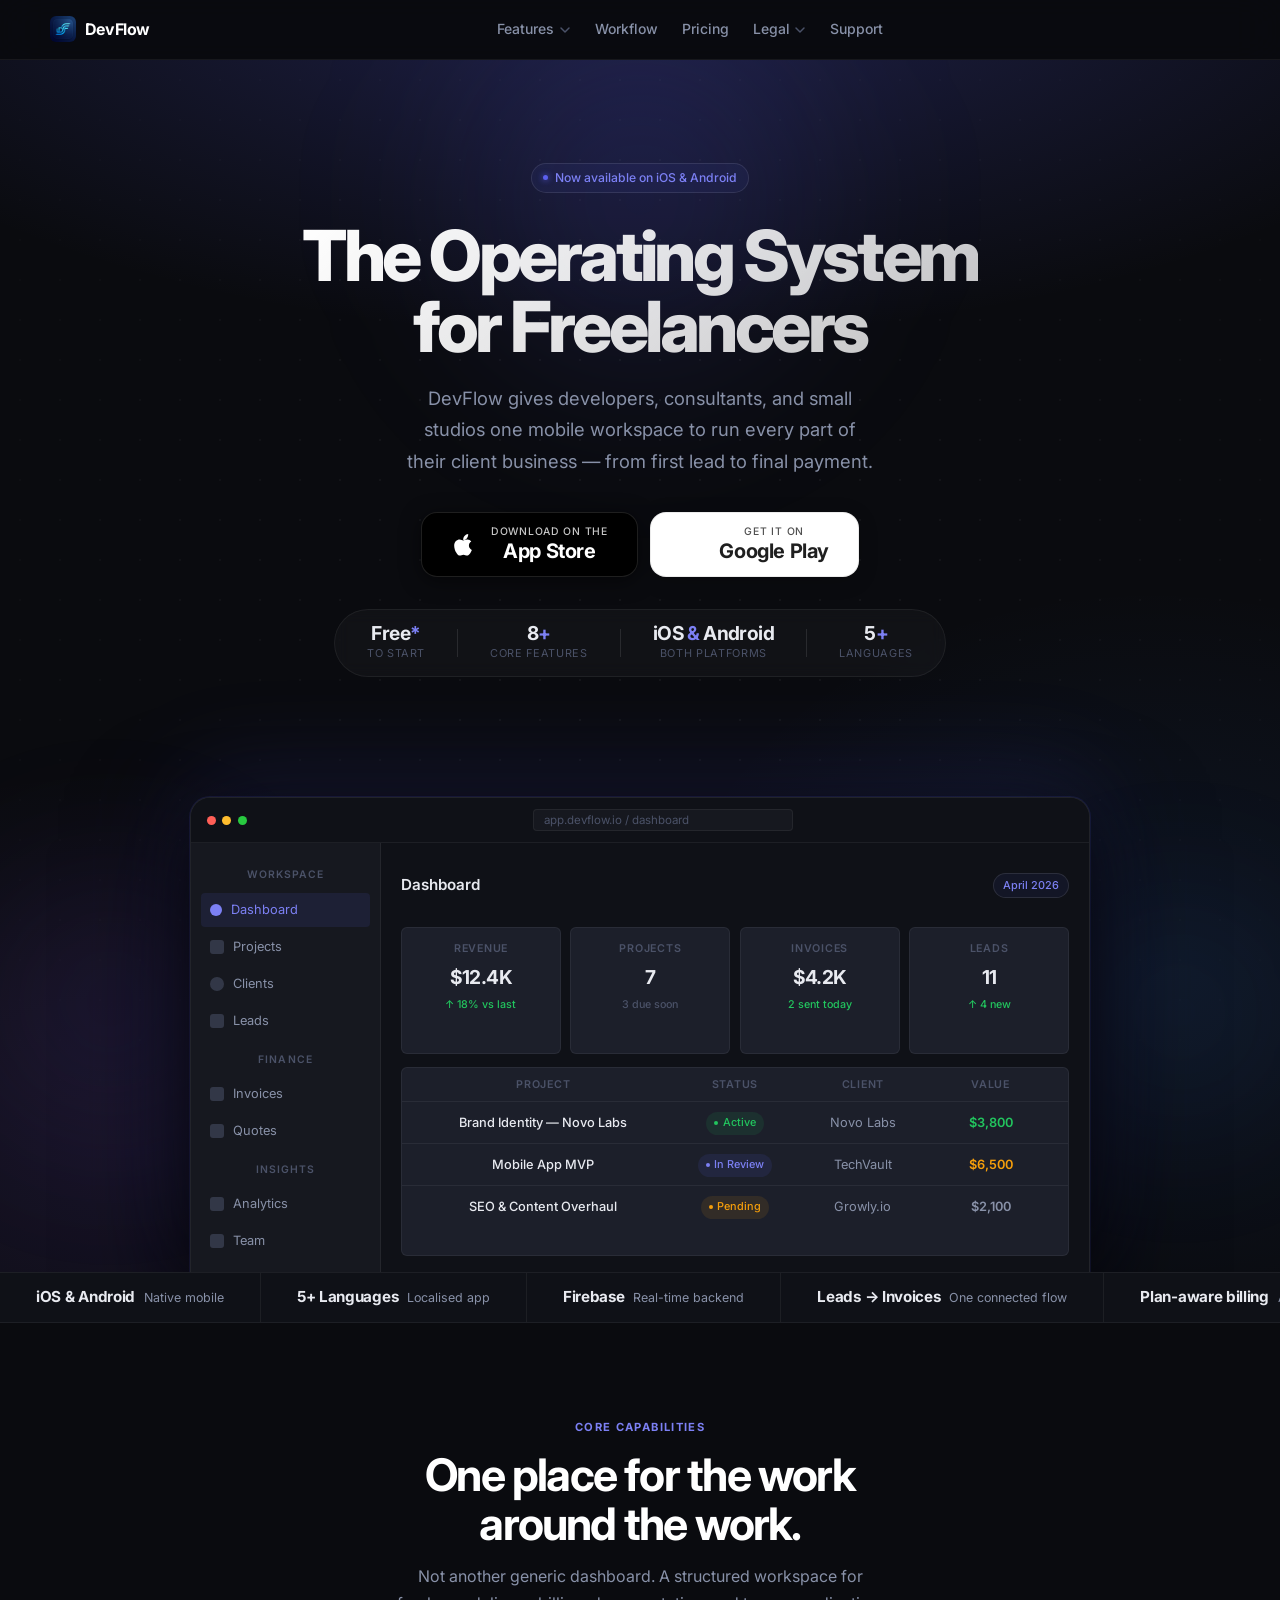
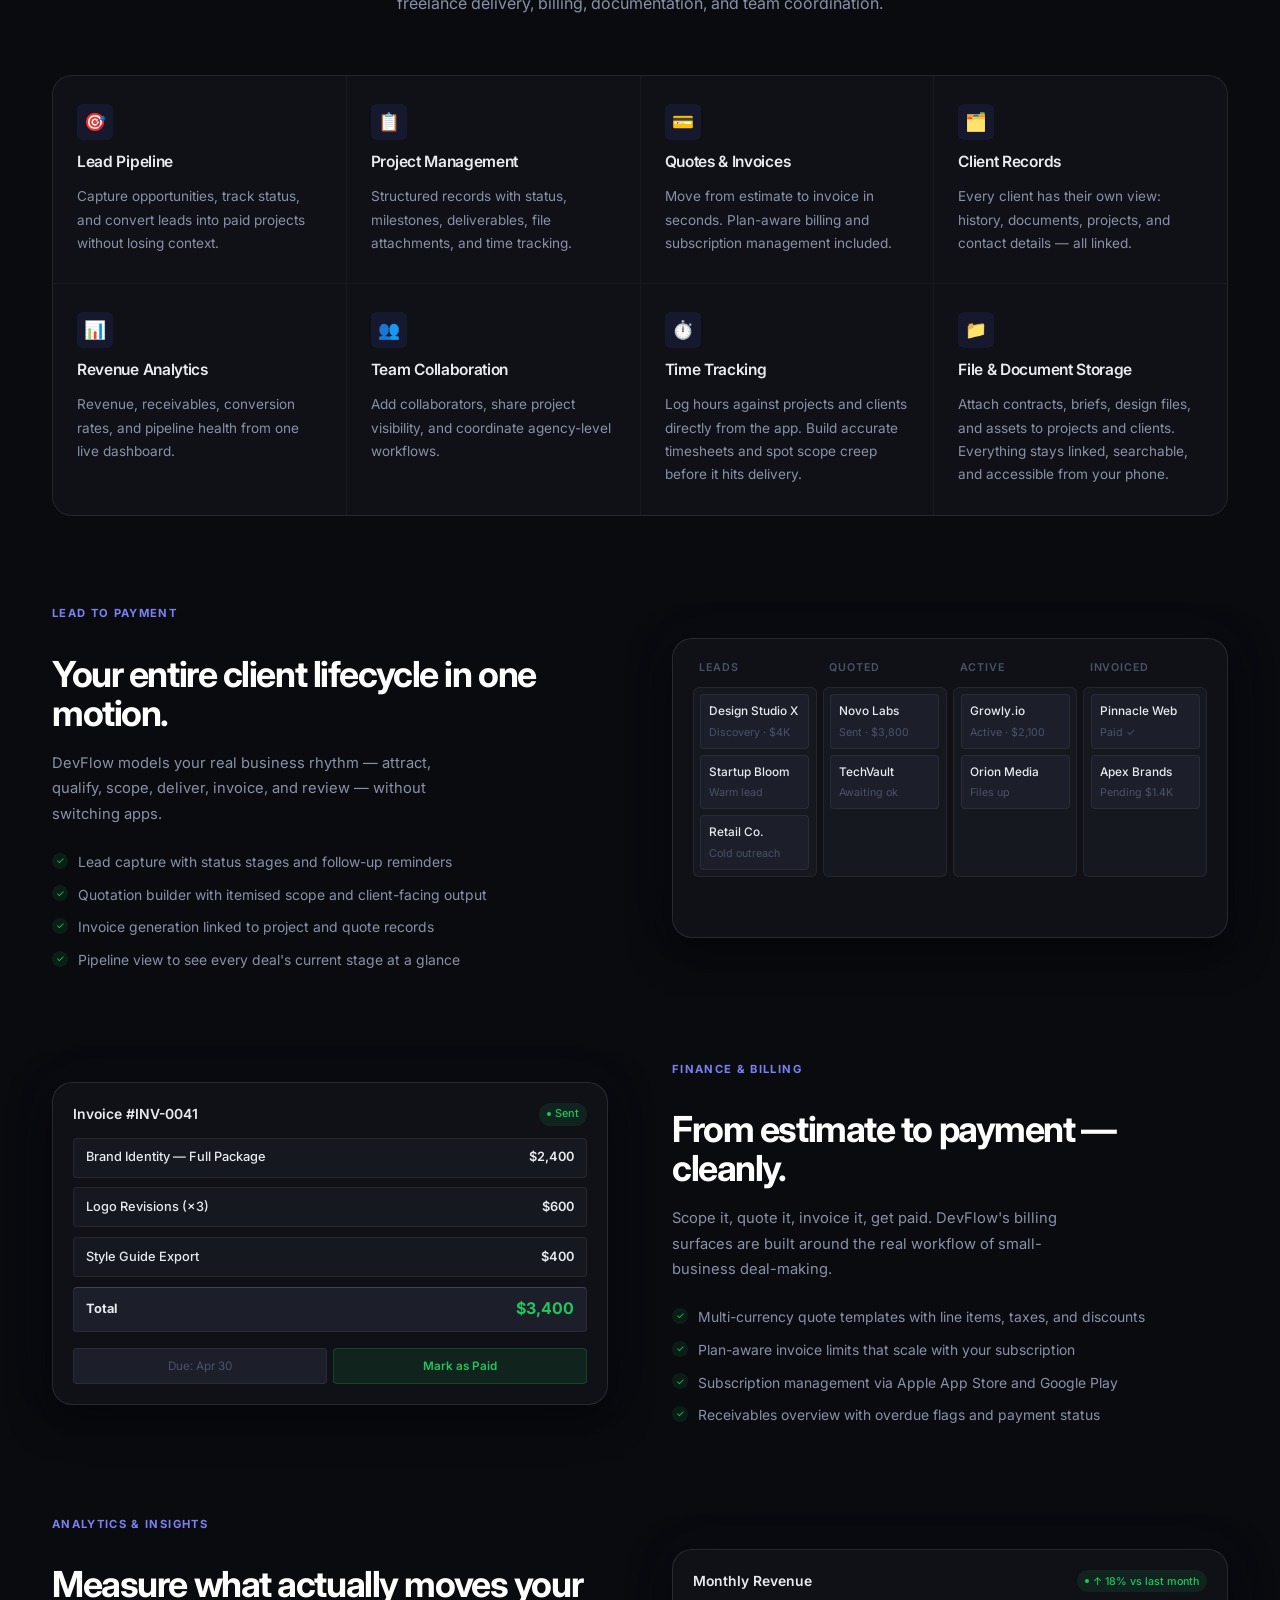
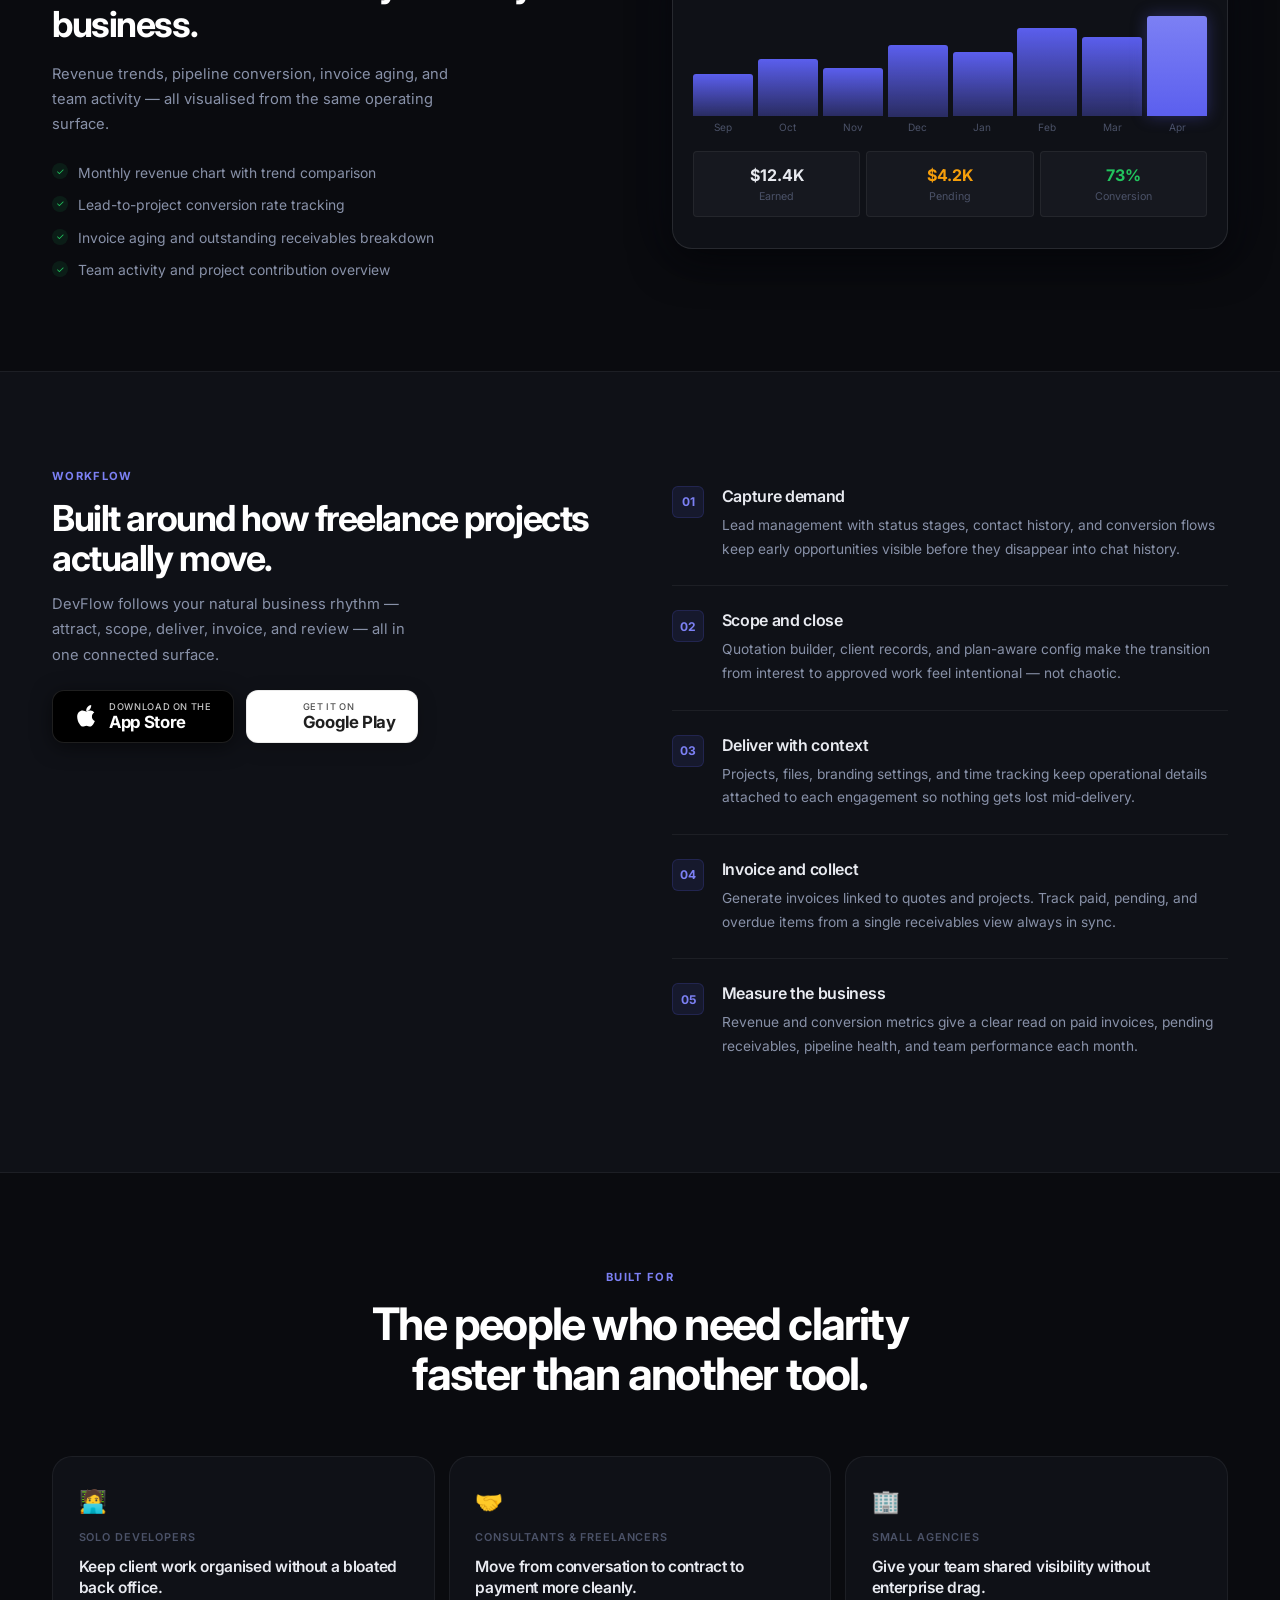
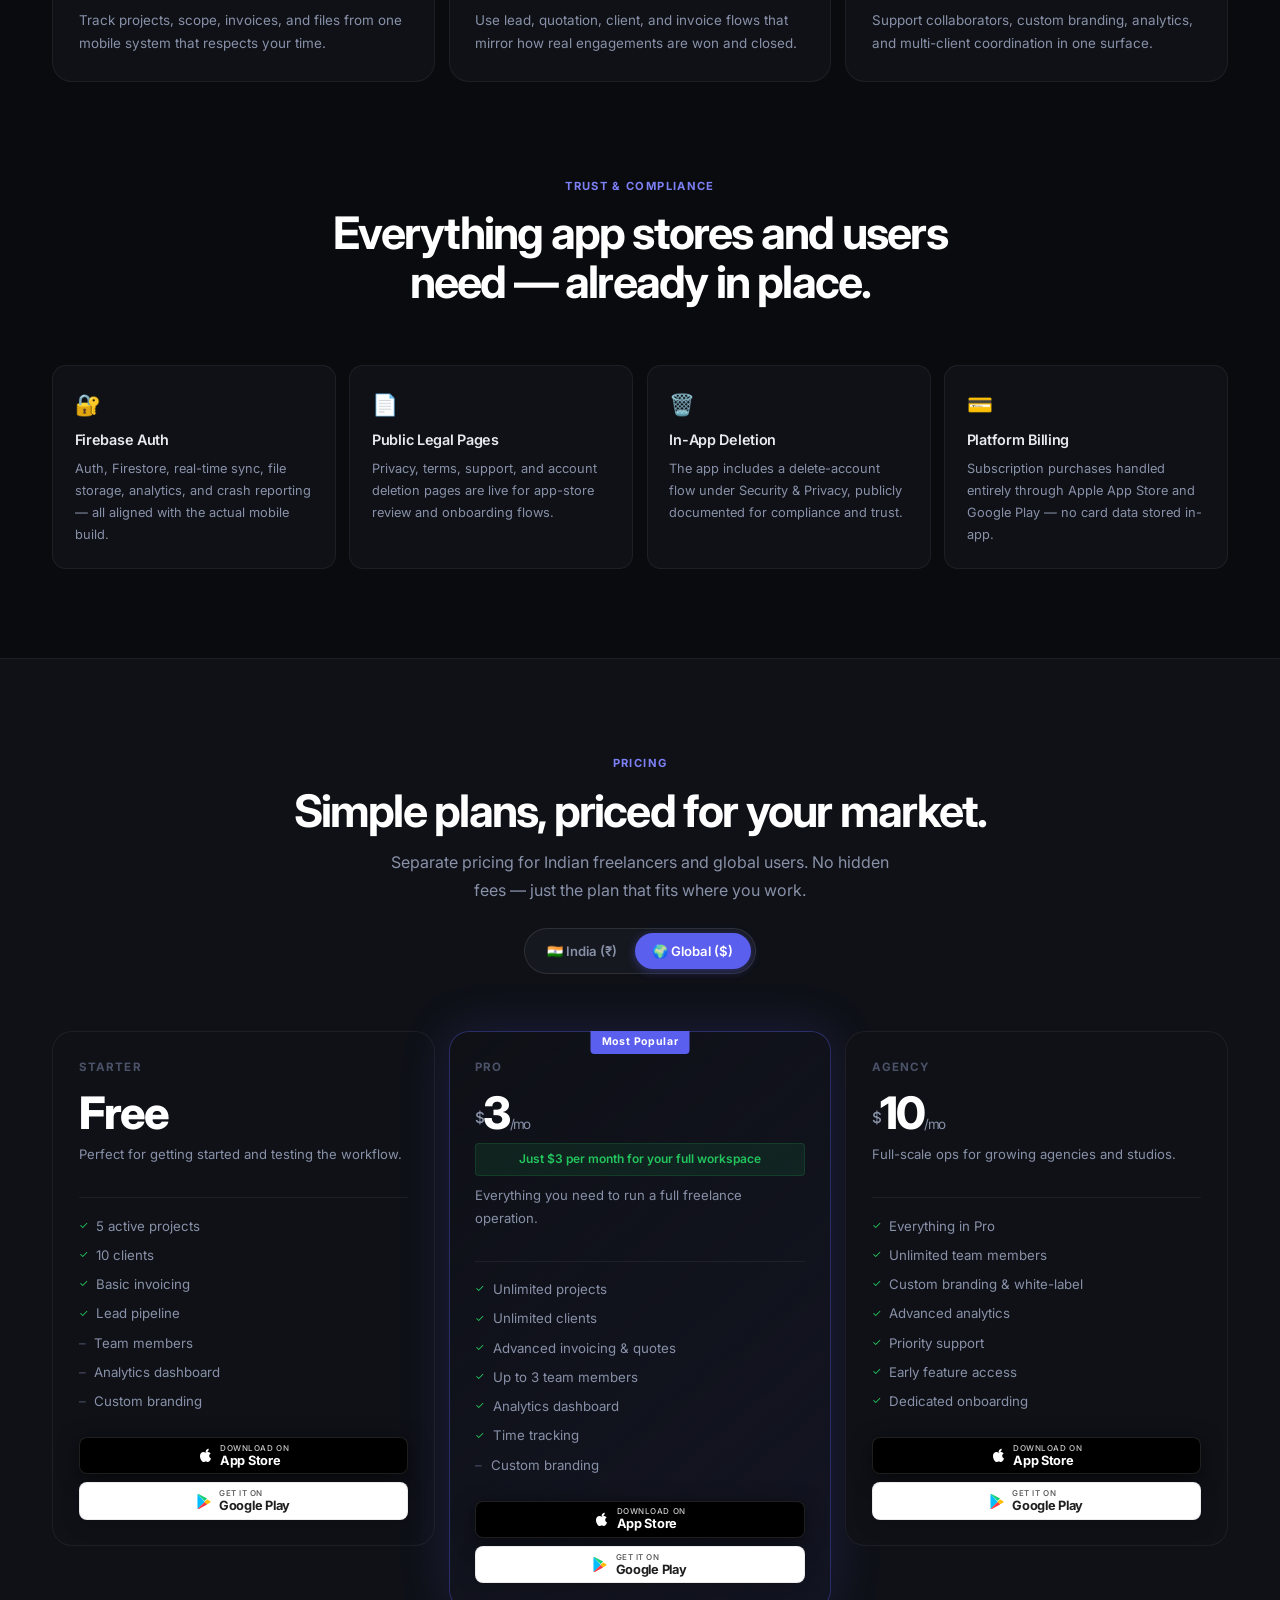
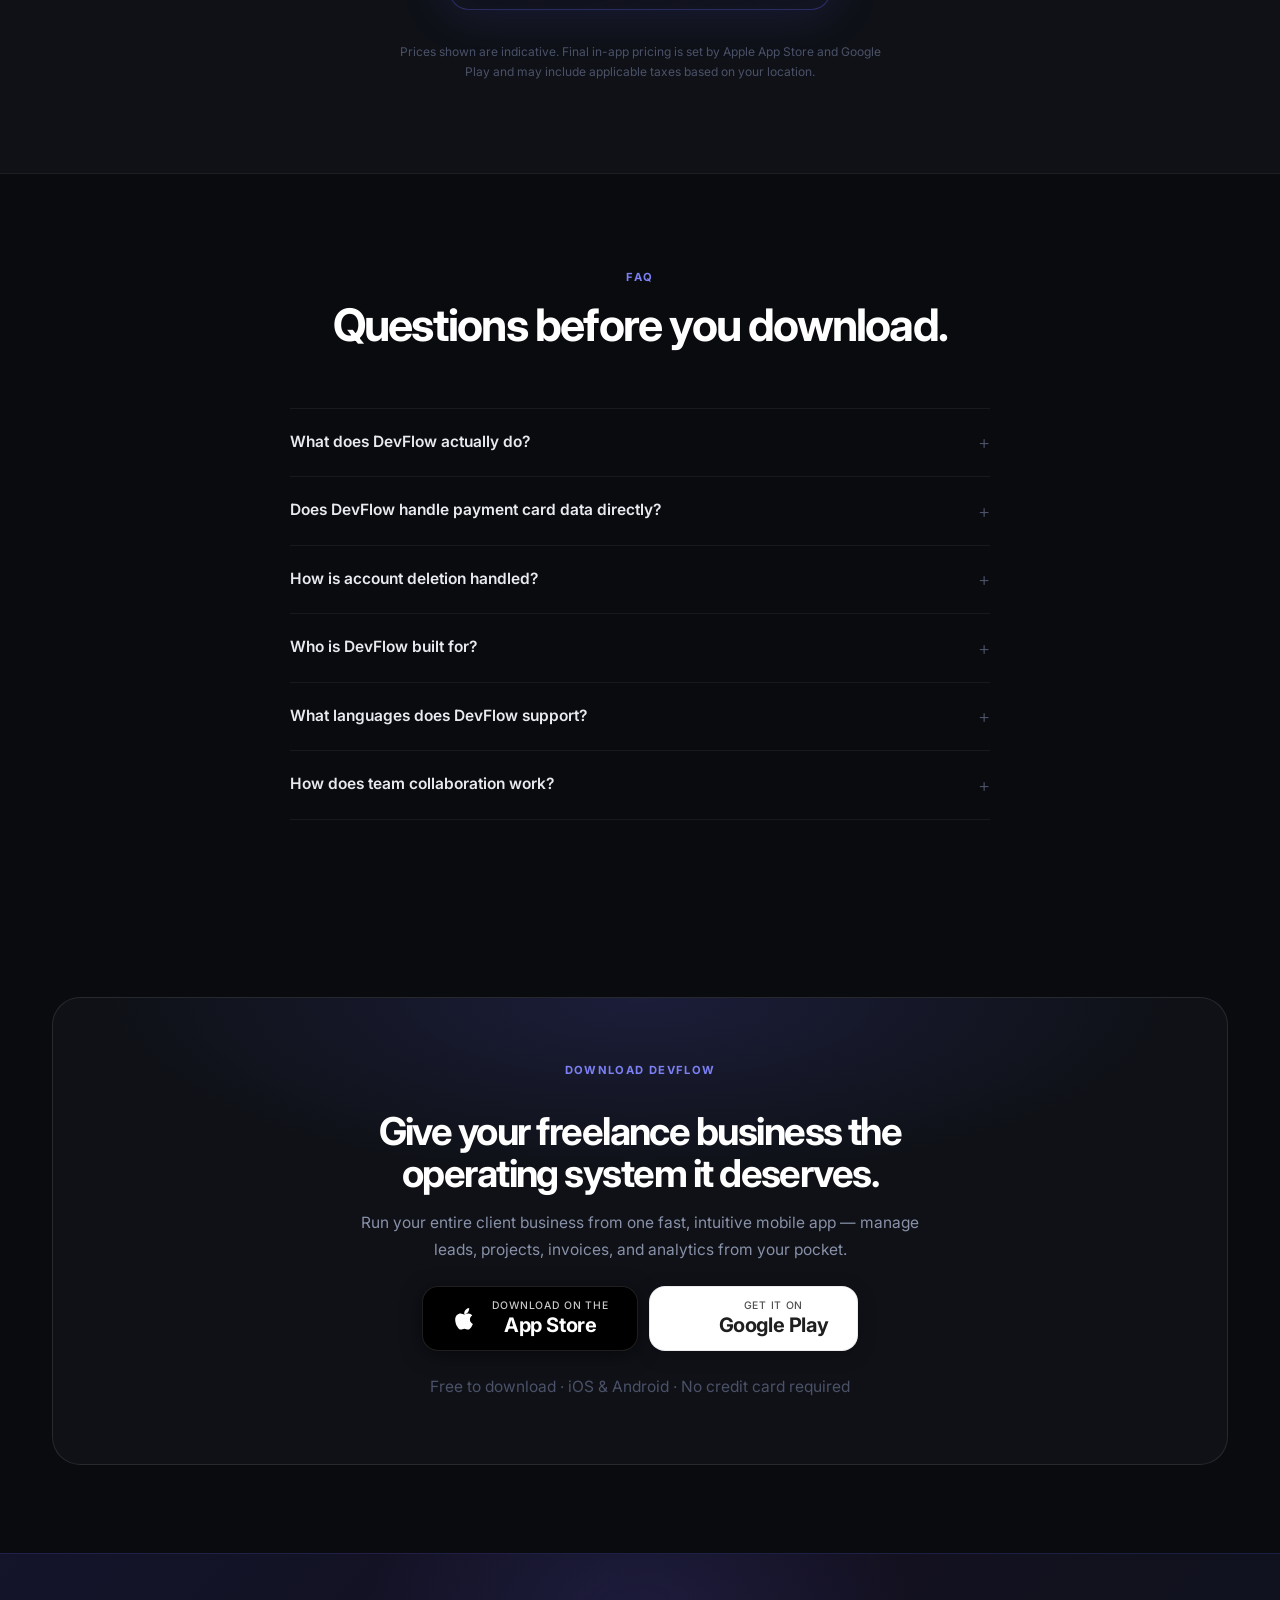
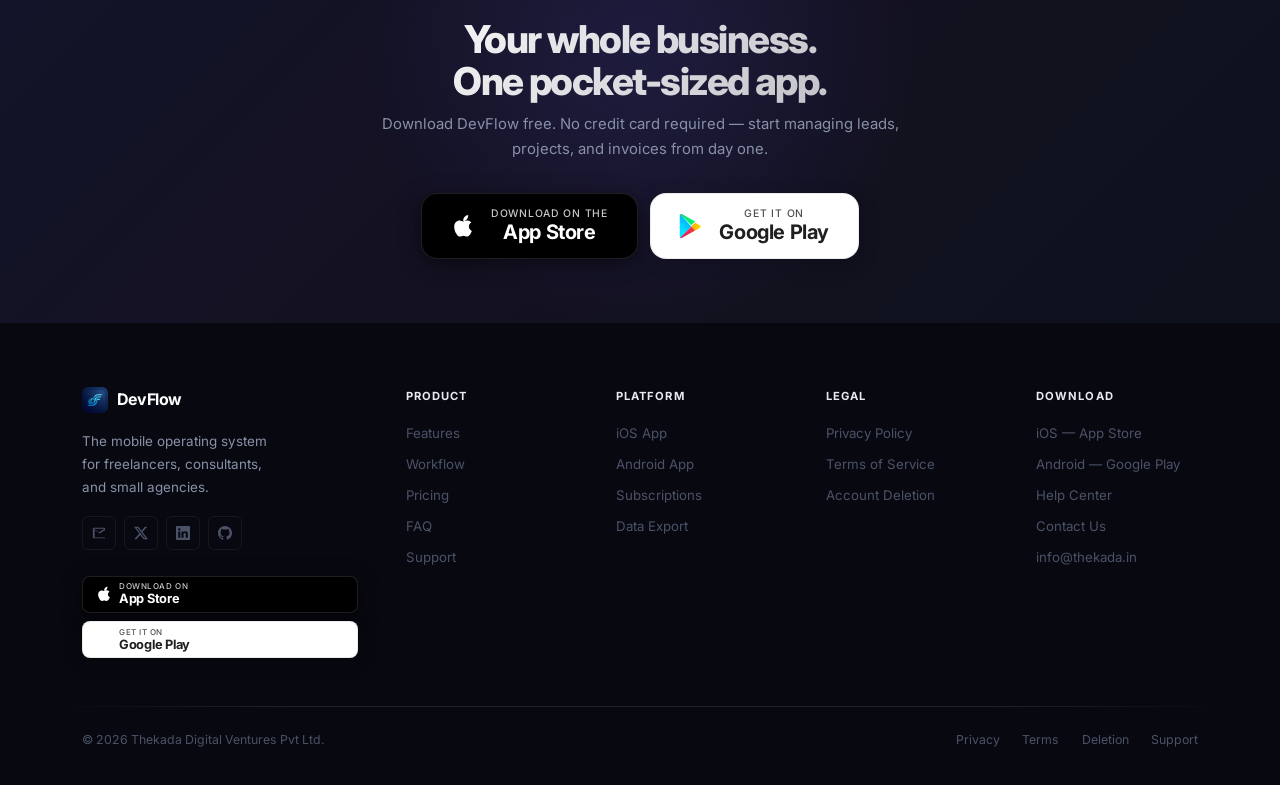
==== commit fe092b6d: "feat: optimise for mobile & declutter header" ====
--- a/index.html
+++ b/index.html
@@ -149,20 +149,6 @@
 
         <!-- Download CTAs -->
         <div class="header-actions">
-          <a class="store-btn store-btn-apple store-btn-sm" href="https://apps.apple.com" target="_blank" rel="noopener" aria-label="Download on the App Store">
-              <svg width="16" height="16" viewBox="0 0 384 512" fill="#ffffff" aria-hidden="true"><path d="M318.7 268.7c-.2-36.3 16.4-64.1 50-84.8-18.8-26.9-47.2-41.7-84.7-44.6-35.5-2.8-74.3 20.7-88.5 20.7-15 0-49.4-19.7-76.4-19.7C63.3 141.2 4 184.8 4 273.5q0 39.3 14.4 81.2c12.8 36.7 59 126.7 107.2 125.2 25.2-.6 43-17.9 75.8-17.9 31.8 0 48.3 17.9 76.4 17.9 48.6-.7 90.4-82.5 102.6-119.3-65.2-30.7-61.7-90-61.7-91.9zm-43.1-159c19.1-23.2 30-54.7 26.5-86.2-26.6 1.1-58.4 17.7-77.5 40-18.4 21.3-31.4 53.5-27.4 83.9 29.3 2.2 59.3-14.5 78.4-37.7z"/></svg>
-              <span class="store-btn-text">
-                <span class="store-btn-sub">Download on</span>
-                <span class="store-btn-name">App Store</span>
-              </span>
-            </a>
-          <a class="store-btn store-btn-google store-btn-sm" href="https://play.google.com/store/apps" target="_blank" rel="noopener" aria-label="Get it on Google Play">
-              <svg width="16" height="16" viewBox="0 0 24 24" aria-hidden="true" xmlns="http://www.w3.org/2000/svg"><defs><linearGradient id="gp-a" x1="61.29%" x2="26.78%" y1="5.08%" y2="71.41%"><stop offset="0" stop-color="#00A0FF"/><stop offset=".007" stop-color="#00A1FF"/><stop offset=".26" stop-color="#00BEFF"/><stop offset=".512" stop-color="#00D2FF"/><stop offset=".76" stop-color="#00DFFF"/><stop offset="1" stop-color="#00E3FF"/></linearGradient><linearGradient id="gp-b" x1="107.68%" x2="-13.94%" y1="49.98%" y2="49.98%"><stop offset="0" stop-color="#FFE000"/><stop offset=".409" stop-color="#FFBD00"/><stop offset=".775" stop-color="orange"/><stop offset="1" stop-color="#FF9C00"/></linearGradient><linearGradient id="gp-c" x1="125.56%" x2="-37.66%" y1="30.9%" y2="136.01%"><stop offset="0" stop-color="#FF3A44"/><stop offset="1" stop-color="#C31162"/></linearGradient><linearGradient id="gp-d" x1="-18.81%" x2="42.15%" y1="-11.47%" y2="35.75%"><stop offset="0" stop-color="#32A071"/><stop offset=".069" stop-color="#2DA771"/><stop offset=".476" stop-color="#15CF74"/><stop offset=".801" stop-color="#06E775"/><stop offset="1" stop-color="#00F076"/></linearGradient></defs><path d="M1.22.29A1.52 1.52 0 0 0 .75 1.4v21.2c0 .43.17.81.47 1.08l.06.06L12.2 12.8v-.28L1.28.24z" fill="url(#gp-a)"/><path d="M16.05 16.66l-3.85-3.86v-.28l3.85-3.85.09.05 4.56 2.59c1.3.74 1.3 1.95 0 2.69l-4.56 2.59z" fill="url(#gp-b)"/><path d="M16.14 16.61L12.2 12.66 1.22 23.74c.43.46 1.13.51 1.92.06l12.98-7.19" fill="url(#gp-c)"/><path d="M16.14 7.39L3.14.2C2.35-.25 1.65-.2 1.22.26l10.98 11z" fill="url(#gp-d)"/></svg>
-              <span class="store-btn-text">
-                <span class="store-btn-sub">Get it on</span>
-                <span class="store-btn-name">Google Play</span>
-              </span>
-            </a>
           <!-- Mobile hamburger -->
           <button class="nav-toggle" type="button" id="nav-toggle" aria-expanded="false" aria-controls="mobile-nav" aria-label="Open navigation menu">
             <svg width="15" height="15" viewBox="0 0 15 15" fill="none" aria-hidden="true">
--- a/styles.css
+++ b/styles.css
@@ -575,6 +575,10 @@
 }
 .store-btn-google:hover { background: #f5f5f5; box-shadow: 0 8px 28px rgba(0,0,0,0.24); color: #1f1f1f; }
 
+/* Dynamic OS logic */
+html.os-android .store-btn-apple { display: none !important; }
+html.os-ios .store-btn-google { display: none !important; }
+
 /* Sizes */
 .store-btn-sm { padding: 0.35rem 0.8rem; border-radius: 8px; gap: 0.45rem; }
 .store-btn-sm .store-btn-sub  { font-size: 0.5rem; }
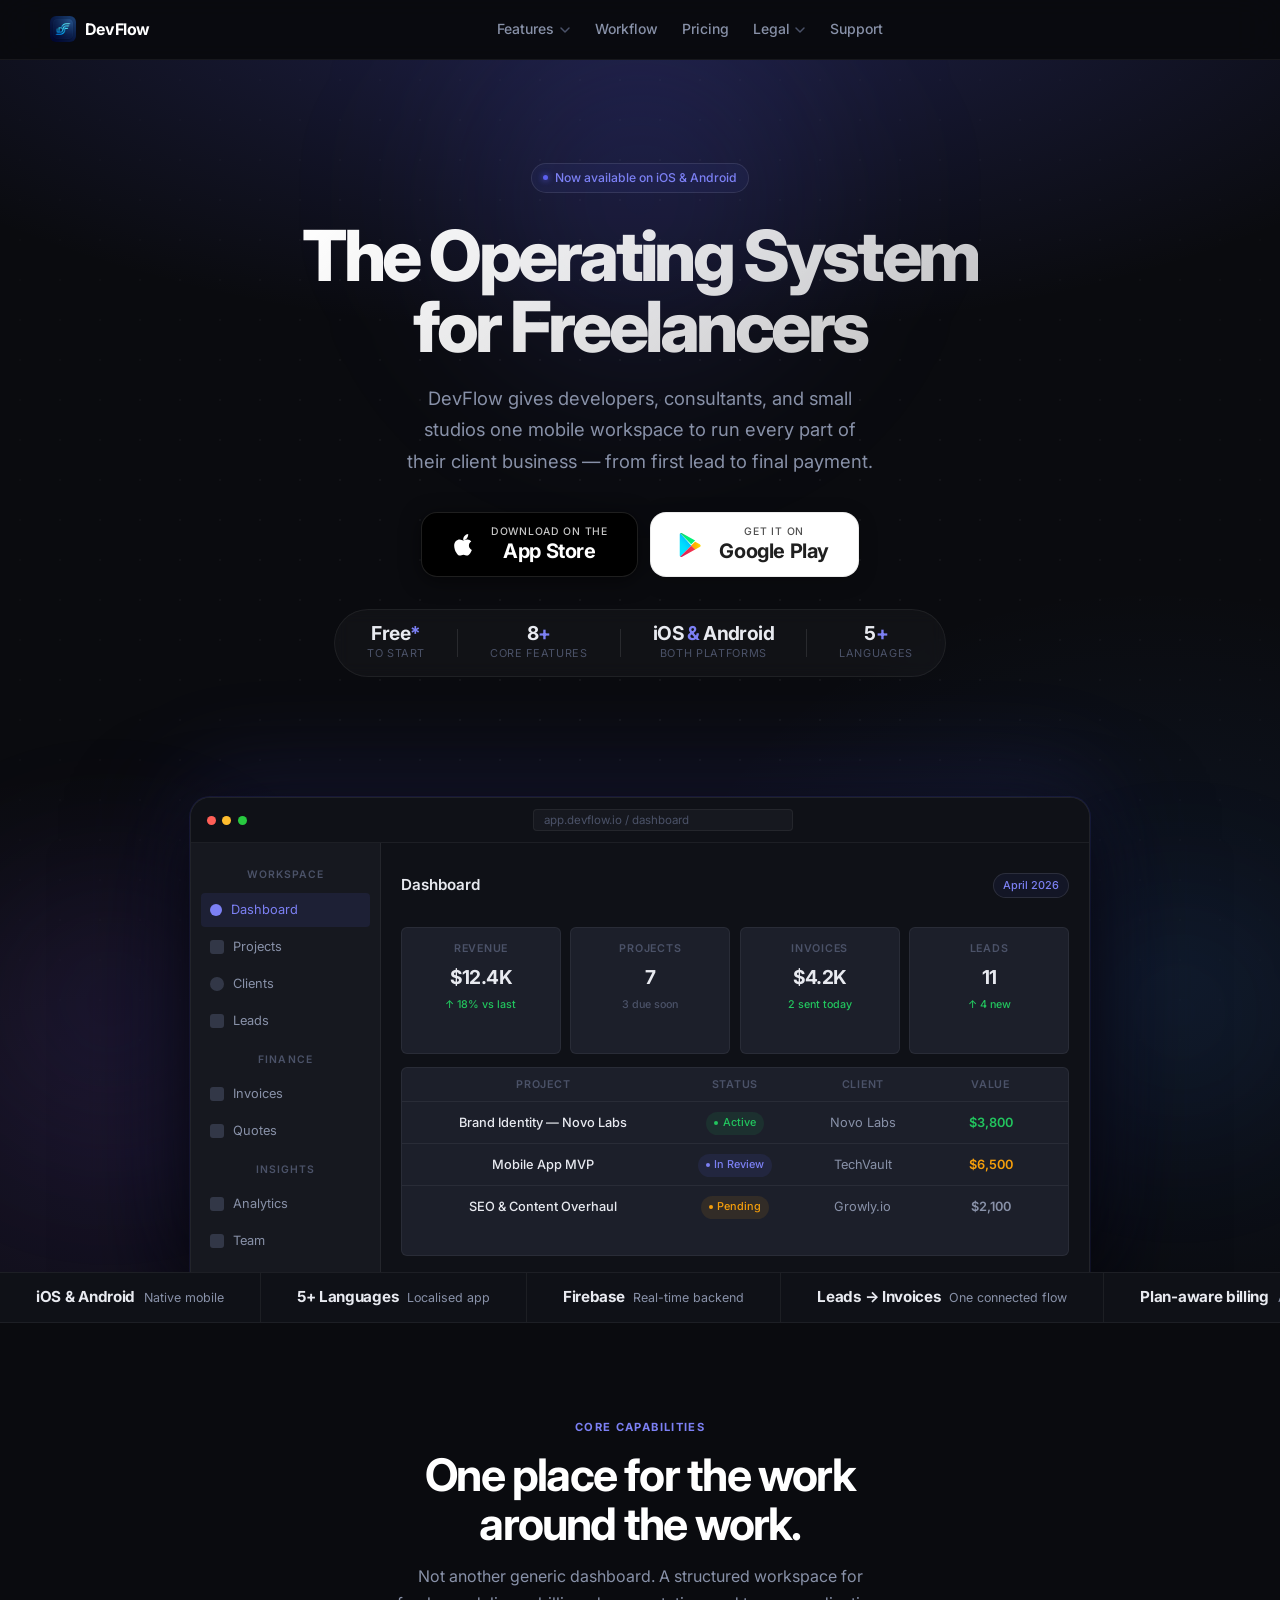
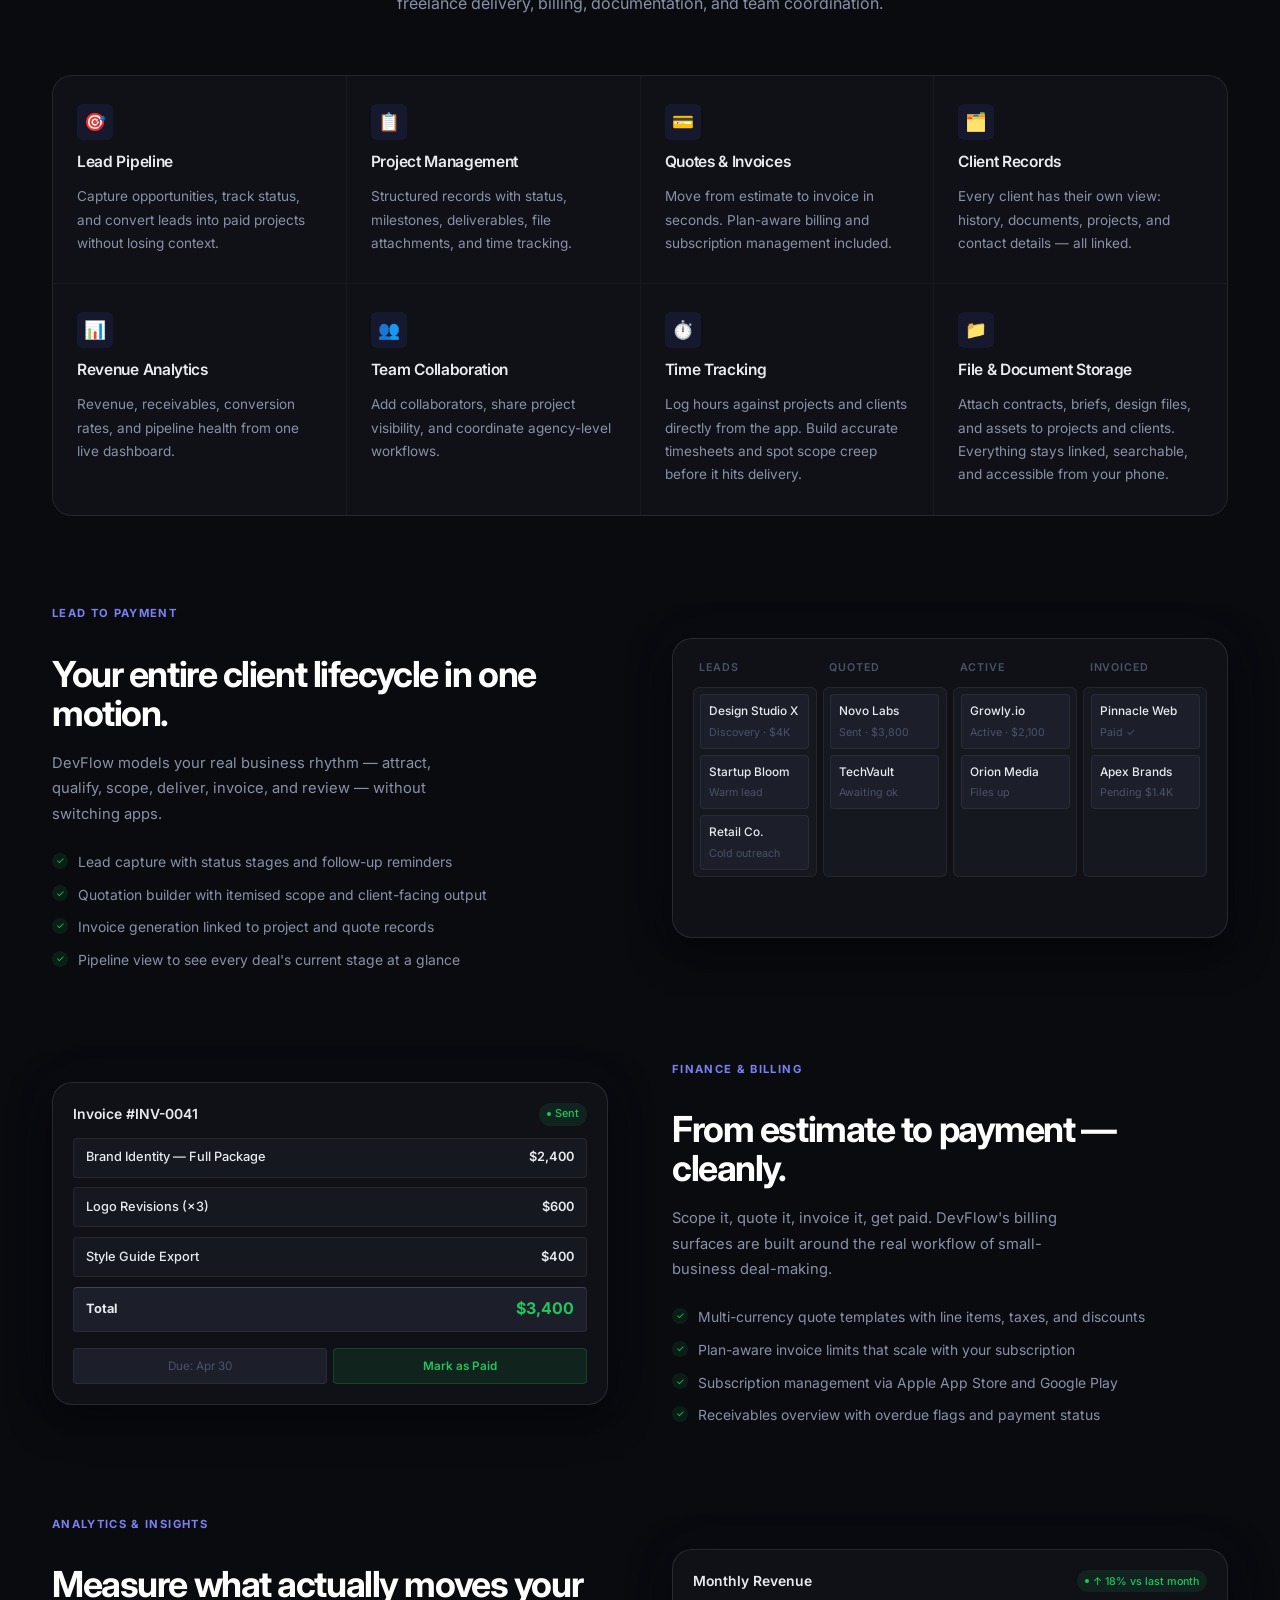
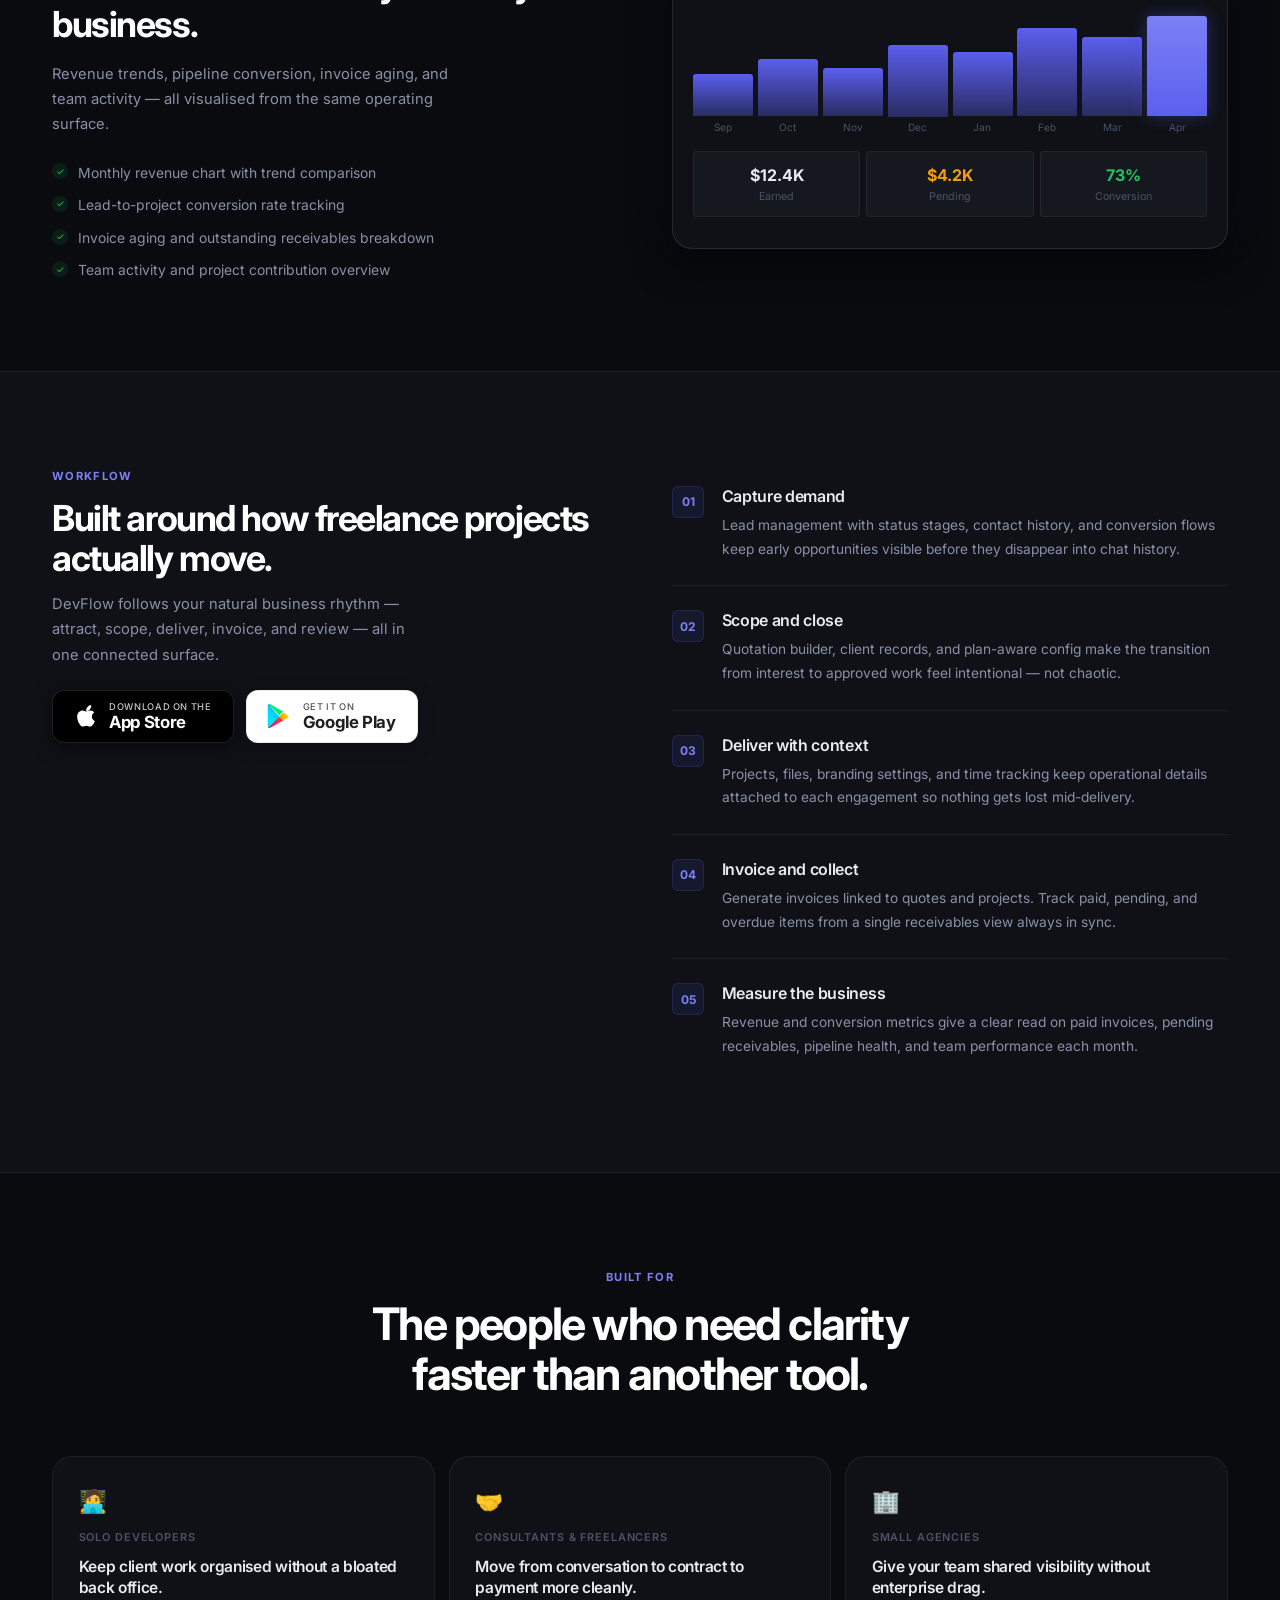
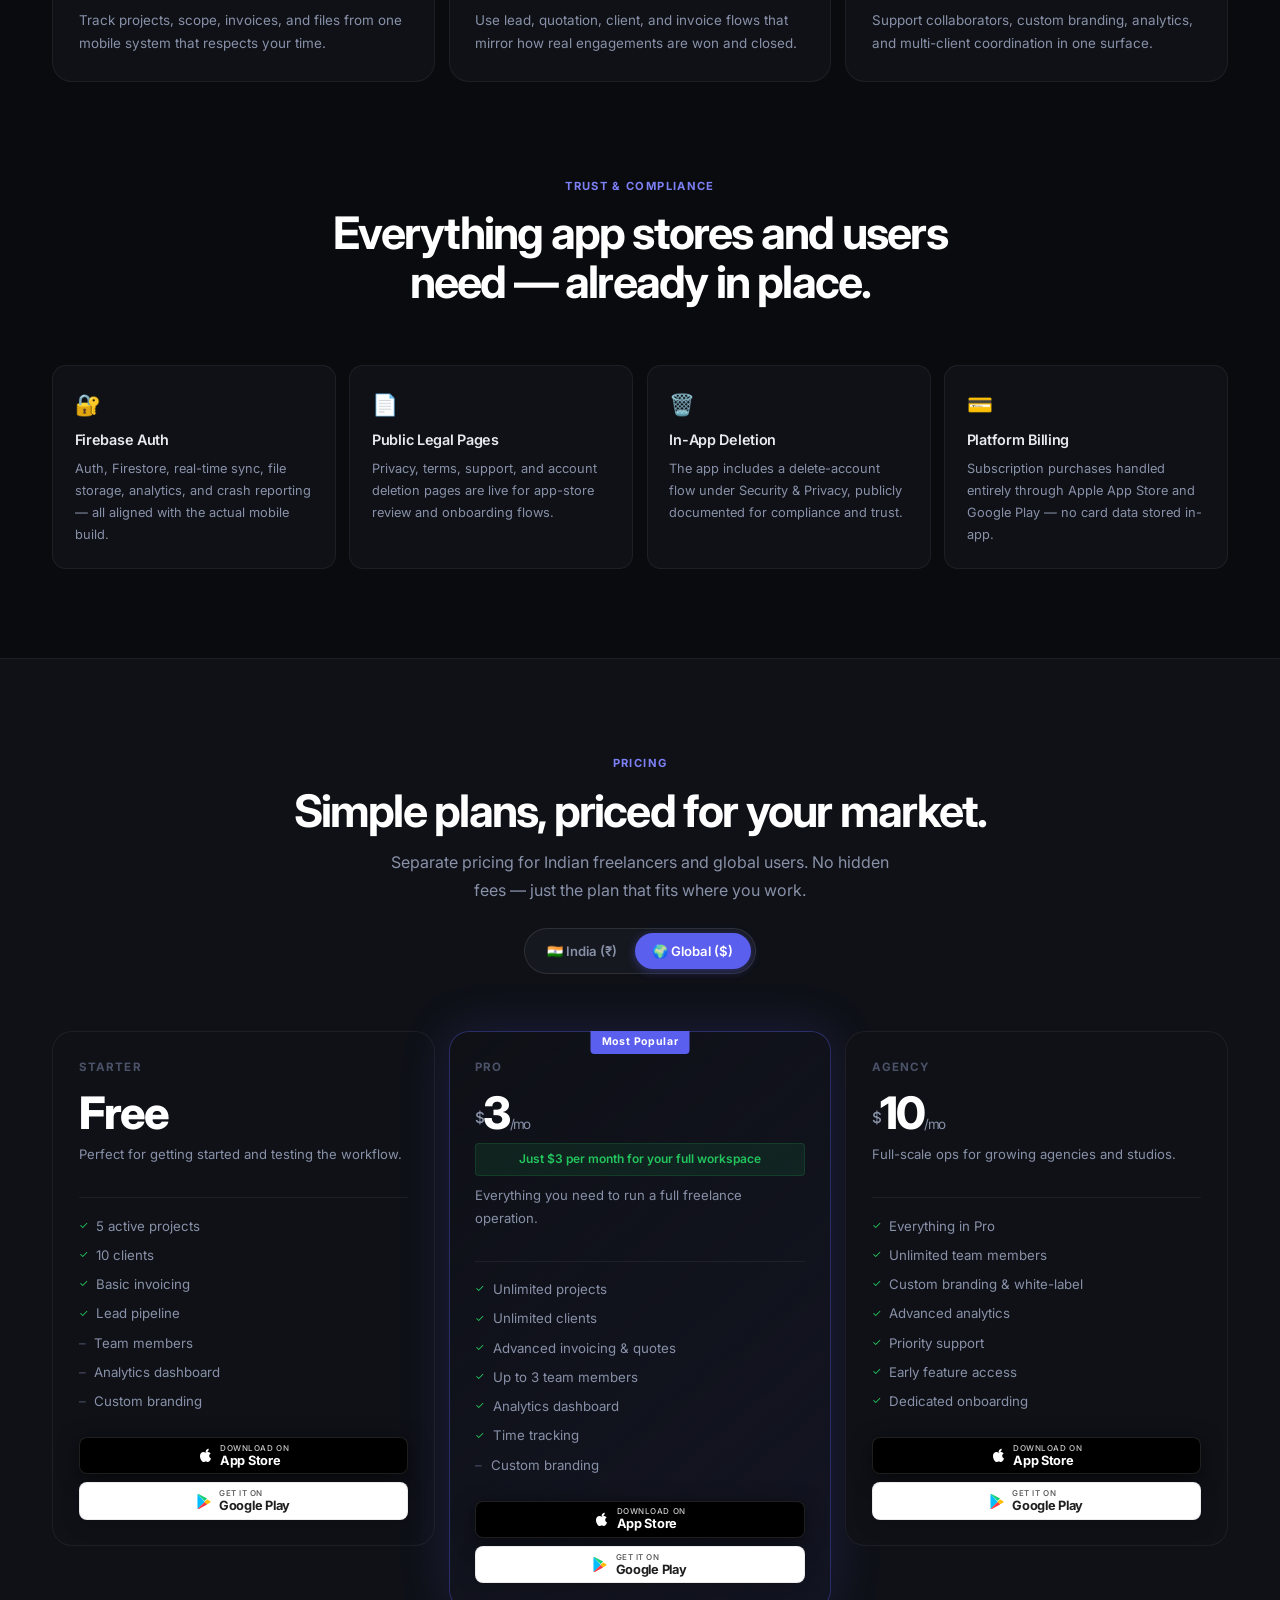
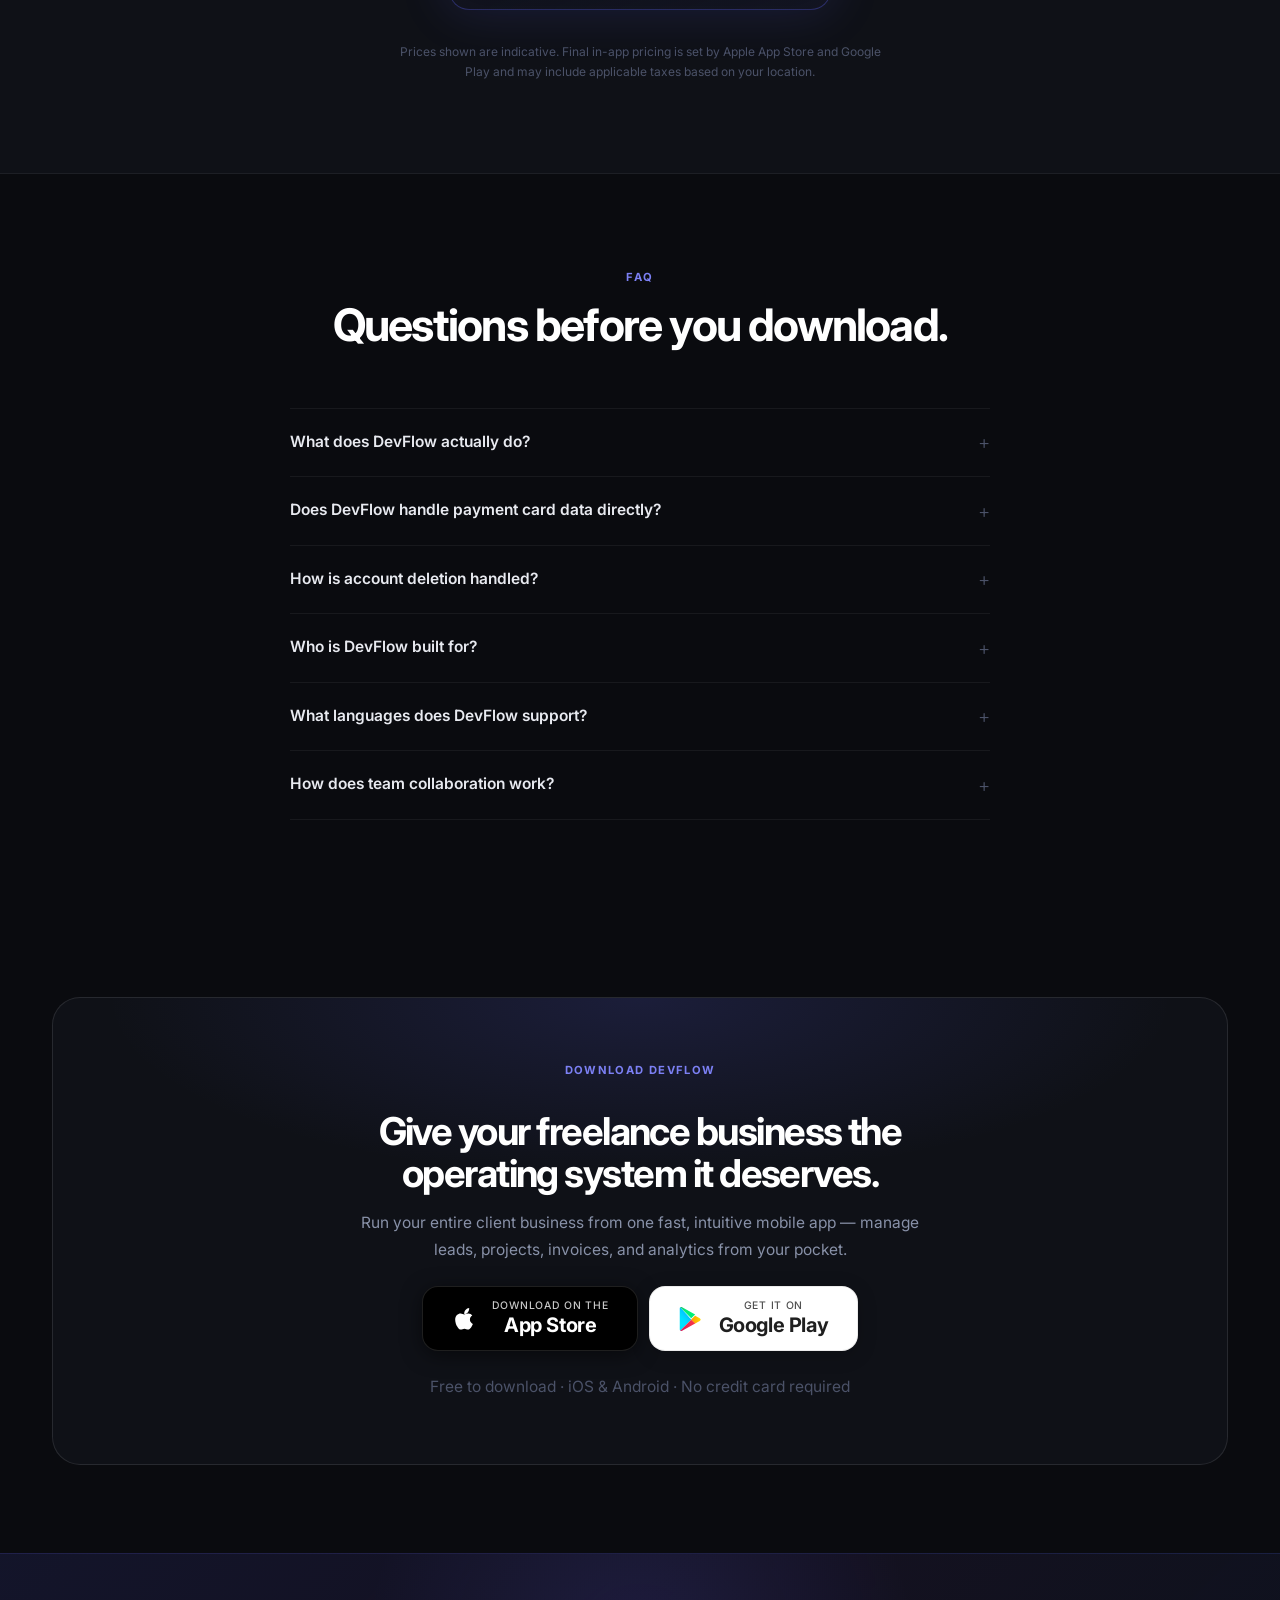
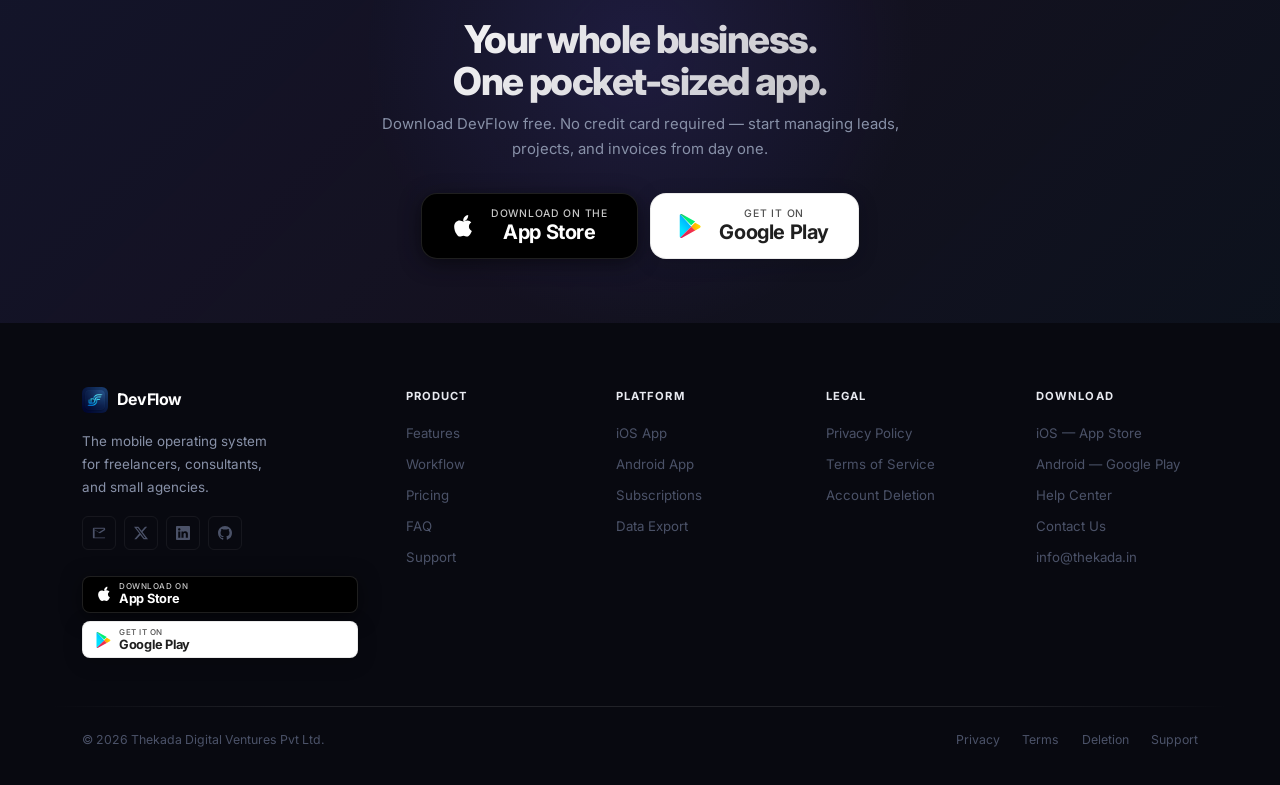
==== commit 393c55e5: "fix: complete mobile-first responsive restructure - 6 breakpoints: 360/480/640/860/1024/1100px - iOS" ====
--- a/index.html
+++ b/index.html
@@ -2,8 +2,11 @@
 <html lang="en">
   <head>
     <meta charset="UTF-8" />
-    <meta name="viewport" content="width=device-width, initial-scale=1.0" />
+    <meta name="viewport" content="width=device-width, initial-scale=1.0, viewport-fit=cover" />
     <meta name="theme-color" content="#0a0b0f" />
+    <meta name="apple-mobile-web-app-capable" content="yes" />
+    <meta name="apple-mobile-web-app-status-bar-style" content="black-translucent" />
+    <meta name="format-detection" content="telephone=no" />
     <title>DevFlow — The Operating System for Freelancers</title>
     <meta name="description" content="DevFlow is the all-in-one mobile operating system for freelancers and small agencies. Manage clients, projects, quotes, invoices, time tracking, analytics, and team workflows — all from your phone." />
     <meta property="og:title" content="DevFlow — The Operating System for Freelancers" />
@@ -170,23 +173,26 @@
         <a href="./account-deletion.html">Account Deletion</a>
         <a href="./support.html">Support</a>
       </div>
-      <div class="mobile-nav-actions" style="display:grid;gap:.75rem;padding-top:1rem;border-top:1px solid var(--border);">
-        <a class="store-btn store-btn-apple store-btn-sm" href="https://apps.apple.com" target="_blank" rel="noopener" aria-label="Download on the App Store">
-              <svg width="16" height="16" viewBox="0 0 384 512" fill="#ffffff" aria-hidden="true"><path d="M318.7 268.7c-.2-36.3 16.4-64.1 50-84.8-18.8-26.9-47.2-41.7-84.7-44.6-35.5-2.8-74.3 20.7-88.5 20.7-15 0-49.4-19.7-76.4-19.7C63.3 141.2 4 184.8 4 273.5q0 39.3 14.4 81.2c12.8 36.7 59 126.7 107.2 125.2 25.2-.6 43-17.9 75.8-17.9 31.8 0 48.3 17.9 76.4 17.9 48.6-.7 90.4-82.5 102.6-119.3-65.2-30.7-61.7-90-61.7-91.9zm-43.1-159c19.1-23.2 30-54.7 26.5-86.2-26.6 1.1-58.4 17.7-77.5 40-18.4 21.3-31.4 53.5-27.4 83.9 29.3 2.2 59.3-14.5 78.4-37.7z"/></svg>
-              <span class="store-btn-text">
-                <span class="store-btn-sub">Download on</span>
-                <span class="store-btn-name">App Store</span>
-              </span>
-            </a>
-        <a class="store-btn store-btn-google store-btn-sm" href="https://play.google.com/store/apps" target="_blank" rel="noopener" aria-label="Get it on Google Play">
-              <svg width="16" height="16" viewBox="0 0 24 24" aria-hidden="true" xmlns="http://www.w3.org/2000/svg"><defs><linearGradient id="gp-a" x1="61.29%" x2="26.78%" y1="5.08%" y2="71.41%"><stop offset="0" stop-color="#00A0FF"/><stop offset=".007" stop-color="#00A1FF"/><stop offset=".26" stop-color="#00BEFF"/><stop offset=".512" stop-color="#00D2FF"/><stop offset=".76" stop-color="#00DFFF"/><stop offset="1" stop-color="#00E3FF"/></linearGradient><linearGradient id="gp-b" x1="107.68%" x2="-13.94%" y1="49.98%" y2="49.98%"><stop offset="0" stop-color="#FFE000"/><stop offset=".409" stop-color="#FFBD00"/><stop offset=".775" stop-color="orange"/><stop offset="1" stop-color="#FF9C00"/></linearGradient><linearGradient id="gp-c" x1="125.56%" x2="-37.66%" y1="30.9%" y2="136.01%"><stop offset="0" stop-color="#FF3A44"/><stop offset="1" stop-color="#C31162"/></linearGradient><linearGradient id="gp-d" x1="-18.81%" x2="42.15%" y1="-11.47%" y2="35.75%"><stop offset="0" stop-color="#32A071"/><stop offset=".069" stop-color="#2DA771"/><stop offset=".476" stop-color="#15CF74"/><stop offset=".801" stop-color="#06E775"/><stop offset="1" stop-color="#00F076"/></linearGradient></defs><path d="M1.22.29A1.52 1.52 0 0 0 .75 1.4v21.2c0 .43.17.81.47 1.08l.06.06L12.2 12.8v-.28L1.28.24z" fill="url(#gp-a)"/><path d="M16.05 16.66l-3.85-3.86v-.28l3.85-3.85.09.05 4.56 2.59c1.3.74 1.3 1.95 0 2.69l-4.56 2.59z" fill="url(#gp-b)"/><path d="M16.14 16.61L12.2 12.66 1.22 23.74c.43.46 1.13.51 1.92.06l12.98-7.19" fill="url(#gp-c)"/><path d="M16.14 7.39L3.14.2C2.35-.25 1.65-.2 1.22.26l10.98 11z" fill="url(#gp-d)"/></svg>
-              <span class="store-btn-text">
-                <span class="store-btn-sub">Get it on</span>
-                <span class="store-btn-name">Google Play</span>
-              </span>
-            </a>
+      <div class="mobile-nav-actions">
+        <!-- OS-aware smart download CTA -->
+        <a class="store-btn store-btn-apple store-btn-mobile-cta" href="https://apps.apple.com" target="_blank" rel="noopener" aria-label="Download DevFlow on the App Store">
+          <svg width="20" height="20" viewBox="0 0 384 512" fill="#ffffff" aria-hidden="true"><path d="M318.7 268.7c-.2-36.3 16.4-64.1 50-84.8-18.8-26.9-47.2-41.7-84.7-44.6-35.5-2.8-74.3 20.7-88.5 20.7-15 0-49.4-19.7-76.4-19.7C63.3 141.2 4 184.8 4 273.5q0 39.3 14.4 81.2c12.8 36.7 59 126.7 107.2 125.2 25.2-.6 43-17.9 75.8-17.9 31.8 0 48.3 17.9 76.4 17.9 48.6-.7 90.4-82.5 102.6-119.3-65.2-30.7-61.7-90-61.7-91.9zm-43.1-159c19.1-23.2 30-54.7 26.5-86.2-26.6 1.1-58.4 17.7-77.5 40-18.4 21.3-31.4 53.5-27.4 83.9 29.3 2.2 59.3-14.5 78.4-37.7z"/></svg>
+          <span class="store-btn-text">
+            <span class="store-btn-sub">Download on the</span>
+            <span class="store-btn-name">App Store</span>
+          </span>
+        </a>
+        <a class="store-btn store-btn-google store-btn-mobile-cta" href="https://play.google.com/store/apps" target="_blank" rel="noopener" aria-label="Get DevFlow on Google Play">
+          <svg width="20" height="20" viewBox="0 0 24 24" aria-hidden="true"><defs><linearGradient id="mn-gp-a" x1="61.29%" x2="26.78%" y1="5.08%" y2="71.41%"><stop offset="0" stop-color="#00A0FF"/><stop offset="1" stop-color="#00E3FF"/></linearGradient><linearGradient id="mn-gp-b" x1="107.68%" x2="-13.94%" y1="49.98%" y2="49.98%"><stop offset="0" stop-color="#FFE000"/><stop offset="1" stop-color="#FF9C00"/></linearGradient><linearGradient id="mn-gp-c" x1="125.56%" x2="-37.66%" y1="30.9%" y2="136.01%"><stop offset="0" stop-color="#FF3A44"/><stop offset="1" stop-color="#C31162"/></linearGradient><linearGradient id="mn-gp-d" x1="-18.81%" x2="42.15%" y1="-11.47%" y2="35.75%"><stop offset="0" stop-color="#32A071"/><stop offset="1" stop-color="#00F076"/></linearGradient></defs><path d="M1.22.29A1.52 1.52 0 0 0 .75 1.4v21.2c0 .43.17.81.47 1.08l.06.06L12.2 12.8v-.28L1.28.24z" fill="url(#mn-gp-a)"/><path d="M16.05 16.66l-3.85-3.86v-.28l3.85-3.85.09.05 4.56 2.59c1.3.74 1.3 1.95 0 2.69l-4.56 2.59z" fill="url(#mn-gp-b)"/><path d="M16.14 16.61L12.2 12.66 1.22 23.74c.43.46 1.13.51 1.92.06l12.98-7.19" fill="url(#mn-gp-c)"/><path d="M16.14 7.39L3.14.2C2.35-.25 1.65-.2 1.22.26l10.98 11z" fill="url(#mn-gp-d)"/></svg>
+          <span class="store-btn-text">
+            <span class="store-btn-sub">Get it on</span>
+            <span class="store-btn-name">Google Play</span>
+          </span>
+        </a>
+        <a class="btn btn-ghost mobile-nav-pricing-link" href="./index.html#pricing">View Pricing →</a>
       </div>
     </div>
+
 
     <!-- ════════════════════════════════════════════════════════
          MAIN CONTENT
--- a/styles.css
+++ b/styles.css
@@ -458,9 +458,25 @@
 .mobile-nav-links a:last-child { border-bottom: none; }
 .mobile-nav-actions {
   display: grid;
-  gap: 0.6rem;
-  padding-top: 1rem;
+  gap: 0.65rem;
+  padding-top: 1.25rem;
   border-top: 1px solid var(--border);
+}
+.store-btn-mobile-cta {
+  width: 100%;
+  justify-content: center;
+  min-height: 52px;
+  border-radius: var(--radius-md);
+  gap: 0.85rem;
+  padding: 0.85rem 1.25rem;
+}
+.store-btn-mobile-cta .store-btn-sub  { font-size: 0.55rem; }
+.store-btn-mobile-cta .store-btn-name { font-size: 1rem; }
+.mobile-nav-pricing-link {
+  width: 100%;
+  justify-content: center;
+  min-height: 44px;
+  font-size: 0.9rem;
 }
 .mobile-nav-actions .btn { justify-content: center; width: 100%; }
 
@@ -1553,50 +1569,383 @@
 .reveal-delay-4 { transition-delay: 280ms; }
 
 /* ═══════════════════════════════════════════════════════════════
-   RESPONSIVE
+   RESPONSIVE  —  Mobile-First Complete Restructure
+   Strategy: Breakpoints at 480 / 640 / 768 / 860 / 1024 / 1100
    ════════════════════════════════════════════════════════════ */
+
+/* ── iOS safe-area / notch support ─────────────────────────── */
+:root {
+  --safe-top:    env(safe-area-inset-top, 0px);
+  --safe-bottom: env(safe-area-inset-bottom, 20px);
+  --safe-left:   env(safe-area-inset-left, 0px);
+  --safe-right:  env(safe-area-inset-right, 0px);
+}
+
+/* ── TABLET — 1100px ──────────────────────────────────────── */
 @media (max-width: 1100px) {
+  .footer-top {
+    grid-template-columns: 1fr 1fr;
+    gap: 2rem 2.5rem;
+  }
+  .footer-brand-col { grid-column: 1 / -1; }
+
+  .feature-showcase { grid-template-columns: 1fr; gap: 2.5rem; }
+  .feature-showcase.reverse { direction: ltr; }
+  .feature-content p { max-width: none; }
+
+  .workflow-section { grid-template-columns: 1fr; gap: 2.5rem; }
+  .workflow-sticky  { position: static; }
+  .workflow-sticky p { max-width: none; }
+
+  .trust-grid { grid-template-columns: repeat(2, 1fr); }
+  .app-mockup { grid-template-columns: 160px 1fr; }
+  .metric-row { grid-template-columns: repeat(2, 1fr); }
+}
+
+/* ── TABLET-SMALL — 1024px ─────────────────────────────────── */
+@media (max-width: 1024px) {
+  .hero-inner { max-width: 720px; }
+  .hero-visual { max-width: 100%; }
+
+  .pricing-grid {
+    grid-template-columns: repeat(2, 1fr);
+    max-width: 700px;
+    margin-inline: auto;
+  }
+  /* Agency card spans full width on 2-col layout */
+  .pricing-grid > article:last-child {
+    grid-column: 1 / -1;
+    max-width: 340px;
+    margin-inline: auto;
+    width: 100%;
+  }
+
+  .audience-grid { grid-template-columns: repeat(2, 1fr); }
+}
+
+/* ── MOBILE-LARGE — 860px ──────────────────────────────────── */
+@media (max-width: 860px) {
+  /* Header */
+  .site-nav { display: none; }
+  .nav-toggle { display: inline-flex; }
+
+  /* Hide desktop store buttons already removed; ensure toggle visible */
+  .header-actions .store-btn { display: none; }
+
+  /* Hero: tighten up and remove huge padding */
+  .hero {
+    padding-top: clamp(2rem, 6vw, 4rem);
+    padding-bottom: 0;
+    min-height: auto;
+  }
+  .hero-inner { align-items: center; text-align: center; }
+  .hero-badge { margin-bottom: 1.2rem; }
+
+  h1 { font-size: clamp(2rem, 7vw, 3.2rem); }
+  h2 { font-size: clamp(1.5rem, 5vw, 2.2rem); }
+
+  .hero-lead {
+    font-size: 1rem;
+    max-width: 44ch;
+    margin-bottom: 1.8rem;
+  }
+
+  /* Hero actions: make buttons full width on mobile */
+  .hero-actions {
+    flex-direction: column;
+    width: 100%;
+    max-width: 360px;
+    gap: 0.65rem;
+  }
+  .hero-actions .store-btn {
+    width: 100%;
+    justify-content: center;
+  }
+
+  /* Hero stats: scroll horizontally instead of breaking */
+  .hero-stats {
+    flex-wrap: nowrap;
+    overflow-x: auto;
+    -webkit-overflow-scrolling: touch;
+    scrollbar-width: none;
+    gap: 1.2rem;
+    padding: 0.75rem 1.25rem;
+    border-radius: var(--radius-xl);
+    justify-content: flex-start;
+    max-width: 100%;
+  }
+  .hero-stats::-webkit-scrollbar { display: none; }
+  .hero-stat-divider { flex-shrink: 0; }
+  .hero-stat { flex-shrink: 0; }
+
+  /* Hero visual: hidden behind fold on mobile */
+  .hero-visual {
+    margin-top: 3rem;
+    max-width: 100%;
+    border-radius: var(--radius-xl) var(--radius-xl) 0 0;
+    overflow: hidden;
+  }
+
+  /* Remove sidebar from app mockup */
+  .app-sidebar { display: none; }
+  .app-mockup  { grid-template-columns: 1fr; }
+  .metric-row  { grid-template-columns: repeat(2, 1fr); gap: 0.5rem; }
+
+  /* Sections */
+  .section { padding: 3rem 1.25rem; }
+  .section-header { margin-bottom: 2rem; }
+
+  /* Value grid: 2 col */
+  .value-grid { grid-template-columns: repeat(2, 1fr); }
+
+  /* Feature showcase: single col, visual on top */
+  .feature-showcase { grid-template-columns: 1fr; gap: 2rem; }
+  .feature-showcase.reverse { direction: ltr; }
+  .feature-content h2 { font-size: clamp(1.4rem, 5vw, 2rem); }
+  .feature-visual { min-height: 240px; }
+
+  /* Workflow steps: remove sticky left col */
+  .workflow-section { grid-template-columns: 1fr; gap: 2rem; }
+  .workflow-sticky  { position: static; }
+  .workflow-sticky > div[style] { flex-wrap: wrap; }
+
+  /* Audience: 1 col, full width */
+  .audience-grid { grid-template-columns: 1fr; max-width: 480px; margin-inline: auto; }
+
+  /* Trust: 2 col */
+  .trust-grid { grid-template-columns: repeat(2, 1fr); }
+
+  /* Pricing: 1 col centred */
+  .pricing-grid {
+    grid-template-columns: 1fr;
+    max-width: 380px;
+    margin-inline: auto;
+  }
+  .pricing-grid > article:last-child {
+    grid-column: auto;
+    max-width: none;
+  }
+
+  /* Footer strip buttons */
+  .footer-dl-strip-btns { flex-direction: column; align-items: center; }
+  .footer-dl-strip-btns .store-btn { width: 100%; max-width: 260px; justify-content: center; }
+
+  /* Footer top: 2-col */
+  .footer-top { grid-template-columns: 1fr 1fr; gap: 1.5rem 2rem; }
+  .footer-brand-col { grid-column: 1 / -1; }
+  .footer-brand-desc { max-width: none; }
+
+  /* App badges in footer: horizontal */
+  .app-badges { flex-direction: row !important; flex-wrap: wrap; gap: 0.5rem; }
+}
+
+/* ── MOBILE — 640px ─────────────────────────────────────────── */
+@media (max-width: 640px) {
+  /* Container padding */
+  .container { width: calc(100% - 2rem); }
+
+  /* Header: tighter */
+  .site-header { padding-inline: 1rem; }
+  .header-inner { gap: 0.5rem; }
+
+  /* Hero */
+  .hero { padding-top: 2rem; }
+  h1 { font-size: clamp(1.9rem, 8vw, 2.8rem); letter-spacing: -0.04em; }
+  .hero-lead { font-size: 0.95rem; }
+
+  /* Stats: smaller text */
+  .hero-stat-val { font-size: 1rem; }
+  .hero-stat-label { font-size: 0.62rem; }
+
+  /* Value grid: 1 col on small phones */
+  .value-grid { grid-template-columns: 1fr; border-radius: var(--radius-lg); }
+  .value-card { padding: 1.25rem; }
+
+  /* Feature visual: smaller */
+  .feature-visual { min-height: 200px; }
+  .pipeline-visual, .invoice-visual, .analytics-visual { padding: 1rem; }
+  .pipeline-col-labels, .pipeline-cols { grid-template-columns: repeat(2, 1fr); }
+  /* Trim pipeline to 2 cols on mobile */
+  .pipeline-col:nth-child(n+3) { display: none; }
+  .pipeline-col-label:nth-child(n+3) { display: none; }
+
+  /* Metric row: 2 col tight */
+  .metric-card { padding: 0.65rem 0.75rem; }
+  .metric-value { font-size: 1.05rem; }
+
+  /* Workflow step: shrink numbers */
+  .workflow-step { padding: 1.25rem 0; gap: 0.85rem; }
+  .step-num { width: 28px; height: 28px; font-size: 0.7rem; }
+
+  /* Trust: 1 col on small */
+  .trust-grid { grid-template-columns: 1fr; }
+
+  /* Audience cards: tighter */
+  .audience-card { padding: 1.25rem; }
+
+  /* Pricing: full width */
+  .pricing-grid { max-width: 100%; }
+  .pricing-tier { padding: 1.35rem; }
+  .tier-store-btns { flex-direction: column; }
+  .tier-store-btns .store-btn { width: 100%; justify-content: center; }
+
+  /* FAQ */
+  .faq-summary { font-size: 0.9rem; padding: 1rem 0; }
+
+  /* CTA */
+  .cta-box { padding: 2rem 1.25rem; border-radius: var(--radius-xl); }
+  .cta-actions { flex-direction: column; align-items: stretch; }
+  .cta-actions .store-btn { justify-content: center; }
+
+  /* Footer strip */
+  .footer-dl-strip { padding: 2.5rem 1.25rem; }
+  .footer-dl-strip h2 { font-size: 1.5rem; }
+
+  /* Footer grid: 2-col links */
   .footer-top { grid-template-columns: 1fr 1fr; }
   .footer-brand-col { grid-column: 1 / -1; }
-  .feature-showcase { grid-template-columns: 1fr; }
-  .feature-showcase.reverse { direction: ltr; }
-  .workflow-section { grid-template-columns: 1fr; }
-  .workflow-sticky { position: static; }
-  .trust-grid { grid-template-columns: repeat(2,1fr); }
-  .app-mockup { grid-template-columns: 160px 1fr; }
-  .metric-row { grid-template-columns: repeat(2,1fr); }
-}
-
-@media (max-width: 860px) {
-  .site-nav, .header-actions .btn:not(:last-child) { display: none; }
-  .nav-toggle { display: inline-flex; }
-  .pricing-grid { grid-template-columns: 1fr; max-width: 400px; margin-inline: auto; }
-  .audience-grid { grid-template-columns: 1fr; max-width: 500px; margin-inline: auto; }
-  .hero-visual { max-width: 600px; }
-  .app-sidebar { display: none; }
-  .app-mockup { grid-template-columns: 1fr; }
-}
-
-@media (max-width: 680px) {
-  .footer-top { grid-template-columns: 1fr 1fr; gap: 1.5rem 2rem; }
-  .footer-brand-col { grid-column: 1 / -1; }
-  .trust-grid { grid-template-columns: 1fr 1fr; }
-  .footer-bottom { flex-direction: column; align-items: flex-start; gap: 0.5rem; }
-}
-
-@media (max-width: 480px) {
-  .stats-band { display: none; }
-  .trust-grid { grid-template-columns: 1fr; }
-  .footer-top { grid-template-columns: 1fr; }
+
+  /* Footer bottom: stacked */
+  .footer-bottom {
+    flex-direction: column;
+    align-items: flex-start;
+    gap: 0.5rem;
+  }
+  .footer-bottom-links { gap: 0.25rem 1rem; }
+
+  /* App table: hide 3rd+ columns */
   .table-header > *:nth-child(n+3),
   .table-row   > *:nth-child(n+3) { display: none; }
   .table-header, .table-row { grid-template-columns: 2fr 1fr; }
-  .hero-actions { flex-direction: column; width: 100%; }
-  .hero-actions .btn { width: 100%; justify-content: center; }
-}
-
+
+  /* Hero actions: full width stacked */
+  .hero-actions { max-width: 100%; }
+
+  /* Store button full width */
+  .store-btn-lg {
+    padding: 0.85rem 1.4rem;
+    border-radius: 14px;
+    width: 100%;
+    justify-content: center;
+  }
+}
+
+/* ── MOBILE-SMALL — 480px ──────────────────────────────────── */
+@media (max-width: 480px) {
+  /* Stats marquee hidden — too wide */
+  .stats-band { display: none; }
+
+  /* Hero: more compact */
+  .hero { padding-top: 1.5rem; }
+  .hero-badge { margin-bottom: 1rem; }
+  h1 { font-size: clamp(1.7rem, 9vw, 2.4rem); }
+  h2 { font-size: clamp(1.3rem, 6vw, 1.8rem); }
+  .hero-lead { font-size: 0.9rem; margin-bottom: 1.5rem; }
+
+  /* Hero stats: 2×2 grid instead of row */
+  .hero-stats {
+    display: grid;
+    grid-template-columns: 1fr 1fr;
+    gap: 0.75rem;
+    padding: 0.85rem;
+    overflow: visible;
+    border-radius: var(--radius-lg);
+    max-width: 280px;
+    margin-inline: auto;
+  }
+  .hero-stat-divider { display: none; }
+  .hero-stat { background: rgba(255,255,255,0.03); border-radius: var(--radius-sm); padding: 0.65rem; }
+  .hero-stat-val { font-size: 0.95rem; }
+
+  /* Hero visual: slimmer */
+  .hero-visual { margin-top: 2rem; }
+  .window-bar { padding: 0.55rem 0.75rem; }
+  .window-dot { width: 7px; height: 7px; }
+  .app-main { padding: 0.75rem 0.9rem; gap: 0.65rem; }
+  .app-topbar { margin-bottom: 0; }
+  .app-page-title { font-size: 0.85rem; }
+
+  /* Metric: 2 max */
+  .metric-row { grid-template-columns: repeat(2, 1fr); }
+  .metric-card:nth-child(n+3) { display: none; }
+
+  /* Sections */
+  .section { padding: 2.5rem 1rem; }
+
+  /* Pipeline: 1 col */
+  .pipeline-col-labels { grid-template-columns: repeat(1, 1fr); }
+  .pipeline-cols { grid-template-columns: repeat(1, 1fr); }
+  .pipeline-col:nth-child(n+2) { display: none; }
+  .pipeline-col-label:nth-child(n+2) { display: none; }
+
+  /* Footer: single col */
+  .footer-top { grid-template-columns: 1fr; gap: 1.25rem; }
+  .footer-brand-col { grid-column: auto; }
+  .footer-col { gap: 0.5rem; }
+
+  /* App badges in footer: stacked */
+  .app-badges { flex-direction: column !important; }
+  .app-badges .store-btn { width: 100%; justify-content: center; }
+
+  /* Pricing toggle: stack buttons */
+  .pricing-toggle-wrap { flex-direction: column; border-radius: var(--radius-lg); width: 100%; }
+  .pricing-toggle-btn { width: 100%; justify-content: center; }
+
+  /* FAQ */
+  .faq-body p { font-size: 0.85rem; }
+}
+
+/* ── TINY — 360px (older Android, small iPhones) ─────────────── */
+@media (max-width: 360px) {
+  h1 { font-size: 1.65rem; }
+  h2 { font-size: 1.25rem; }
+  .hero-lead { font-size: 0.88rem; }
+
+  .store-btn-lg { padding: 0.75rem 1.1rem; }
+  .store-btn-lg .store-btn-name { font-size: 1rem; }
+
+  .nav-toggle { width: 1.85rem; height: 1.85rem; }
+  .brand { font-size: 0.9rem; }
+  .brand img { width: 22px; height: 22px; }
+
+  .section { padding: 2rem 0.85rem; }
+  .cta-box { padding: 1.75rem 1rem; }
+  .pricing-tier { padding: 1.15rem; }
+  .audience-card { padding: 1rem; }
+}
+
+/* ── MOBILE NAV open state — full screen overlay ─────────────── */
+@media (max-width: 860px) {
+  .mobile-nav-overlay {
+    /* Respect iOS safe areas at top/bottom */
+    inset: var(--header-h) 0 0 0;
+    padding-bottom: calc(1.5rem + var(--safe-bottom));
+    padding-left:  calc(1.25rem + var(--safe-left));
+    padding-right: calc(1.25rem + var(--safe-right));
+  }
+
+  .mobile-nav-links a {
+    /* Minimum 44px touch target (Apple/Google HIG) */
+    min-height: 44px;
+    padding: 0.85rem 0.5rem;
+    font-size: 1.05rem;
+  }
+  .mobile-nav-actions .store-btn {
+    min-height: 52px;
+    width: 100%;
+    justify-content: center;
+  }
+}
+
+/* ── REDUCED MOTION ───────────────────────────────────────── */
 @media (prefers-reduced-motion: reduce) {
   html { scroll-behavior: auto; }
-  *, *::before, *::after { animation-duration: 1ms !important; transition-duration: 1ms !important; }
-  .reveal { opacity:1; transform:none; }
-}
+  *, *::before, *::after {
+    animation-duration: 1ms !important;
+    transition-duration: 1ms !important;
+  }
+  .reveal { opacity: 1; transform: none; }
+  .stats-inner { animation: none; }
+  .hero-orb { animation: none; }
+}
+
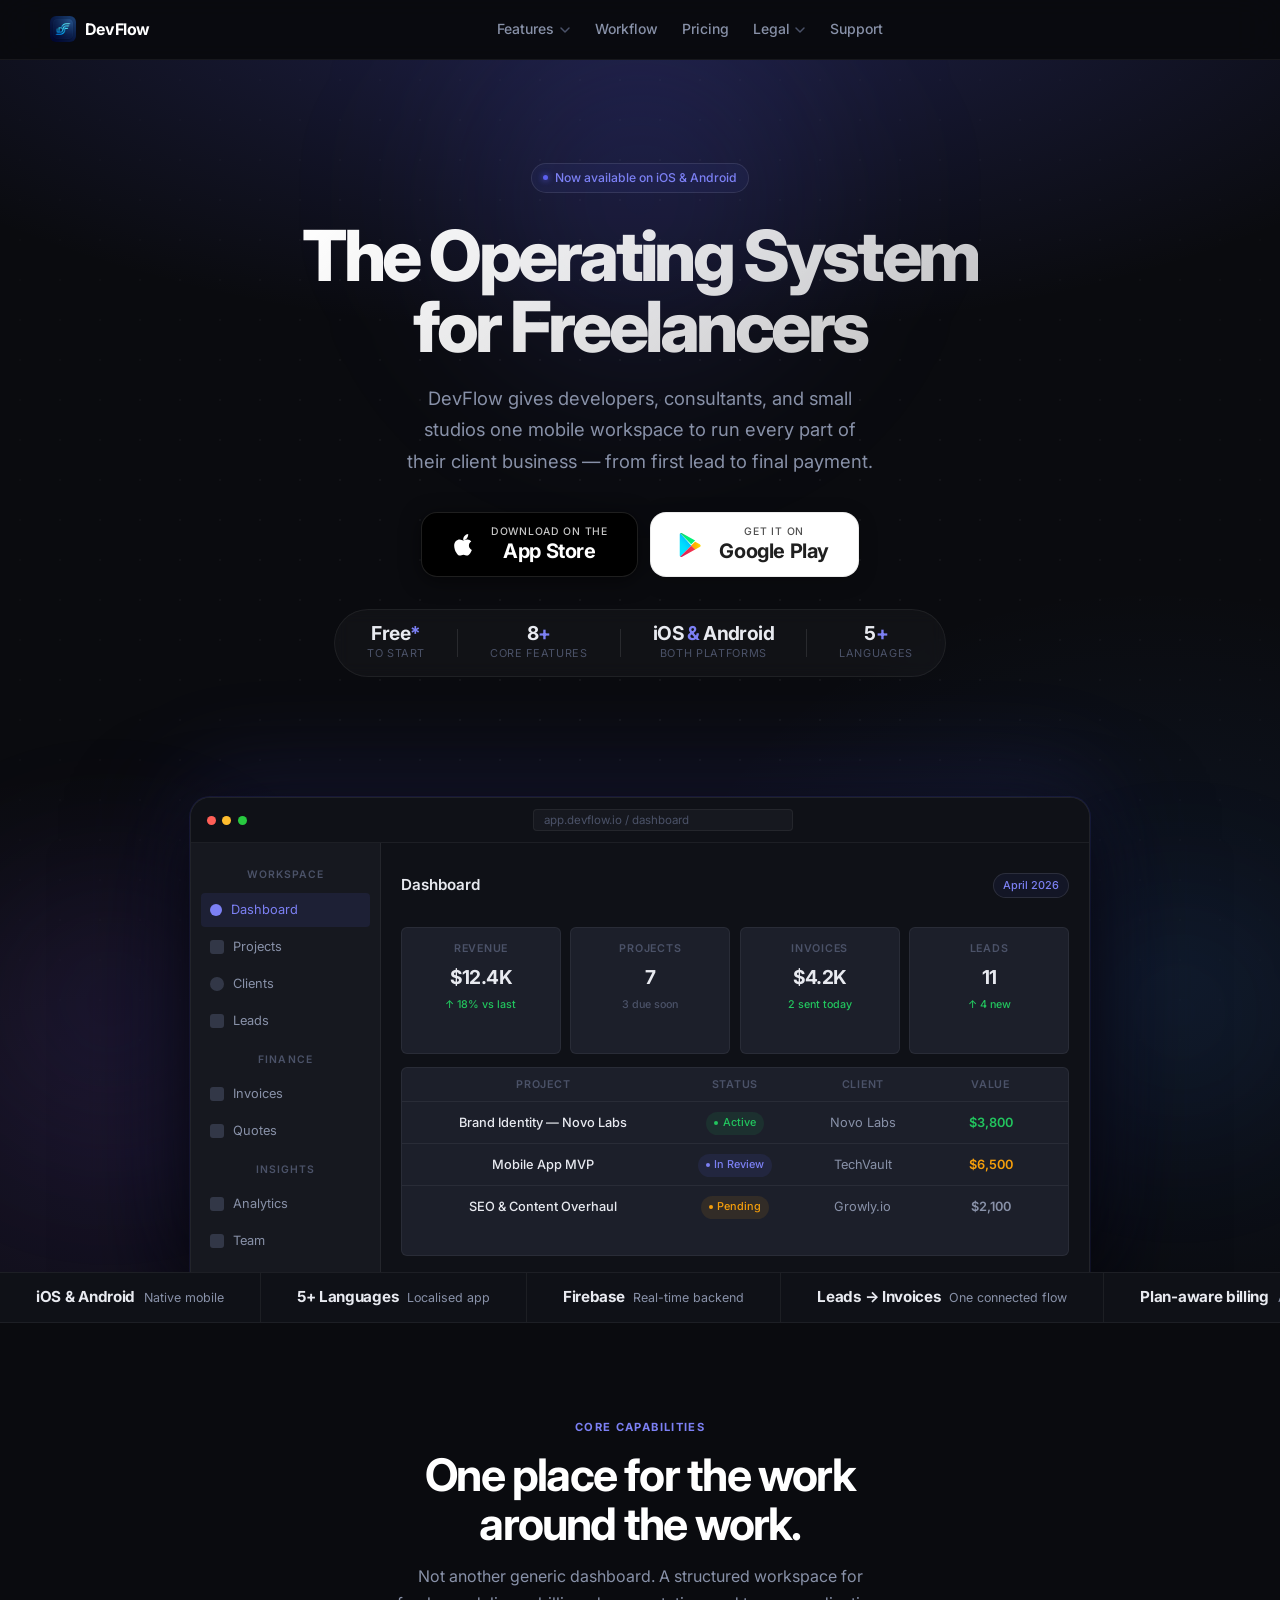
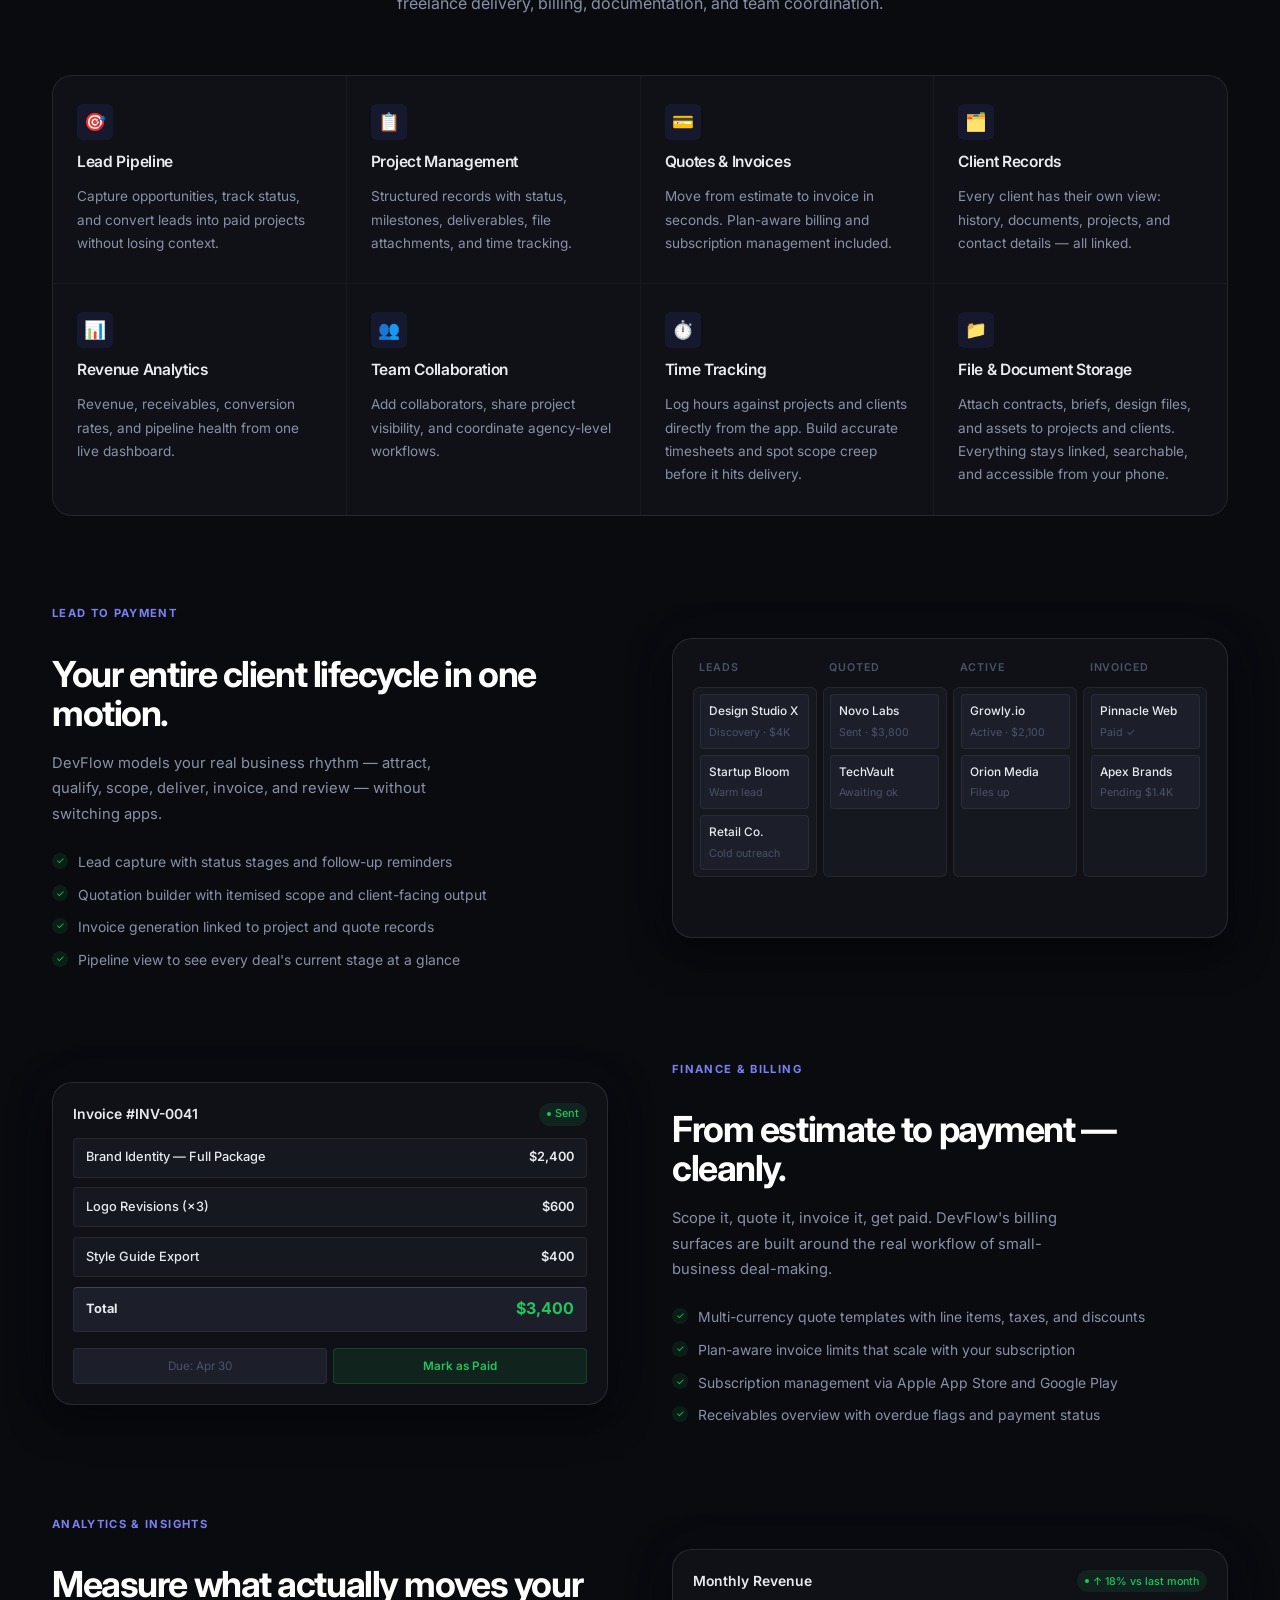
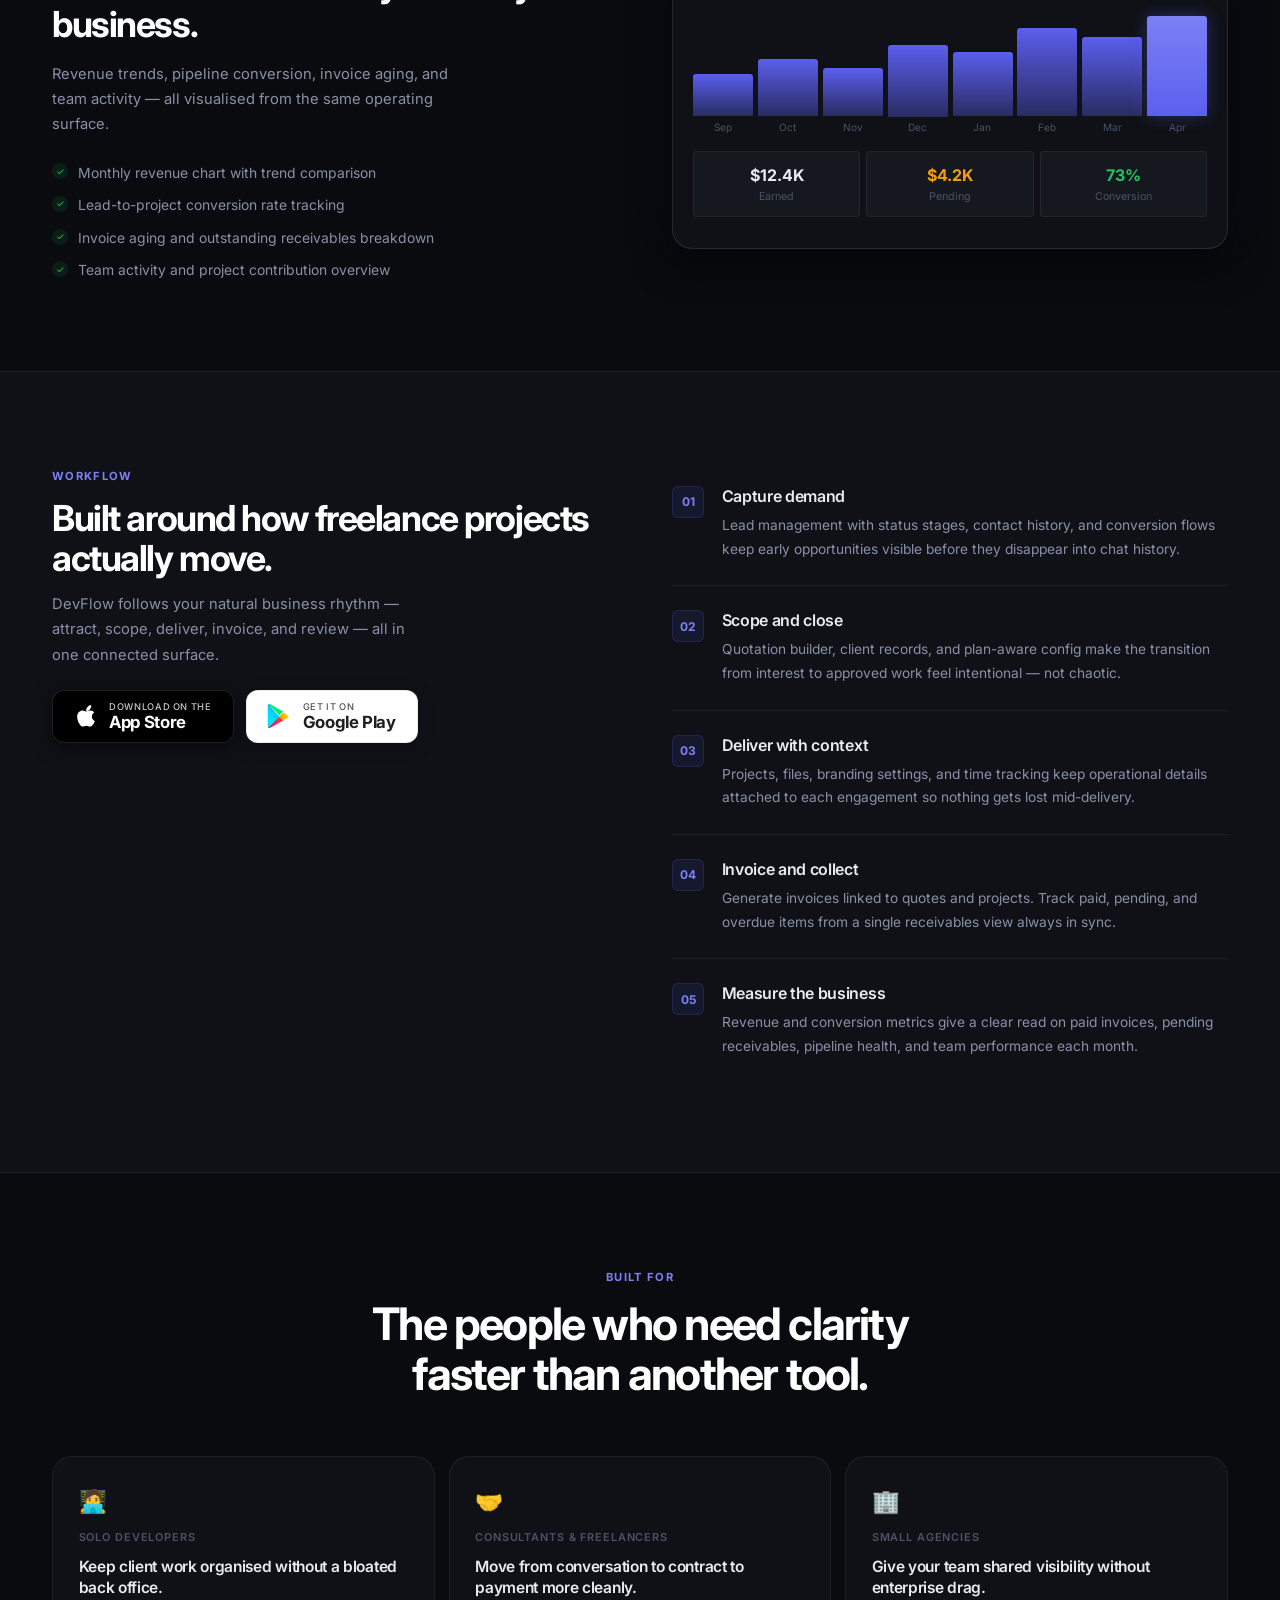
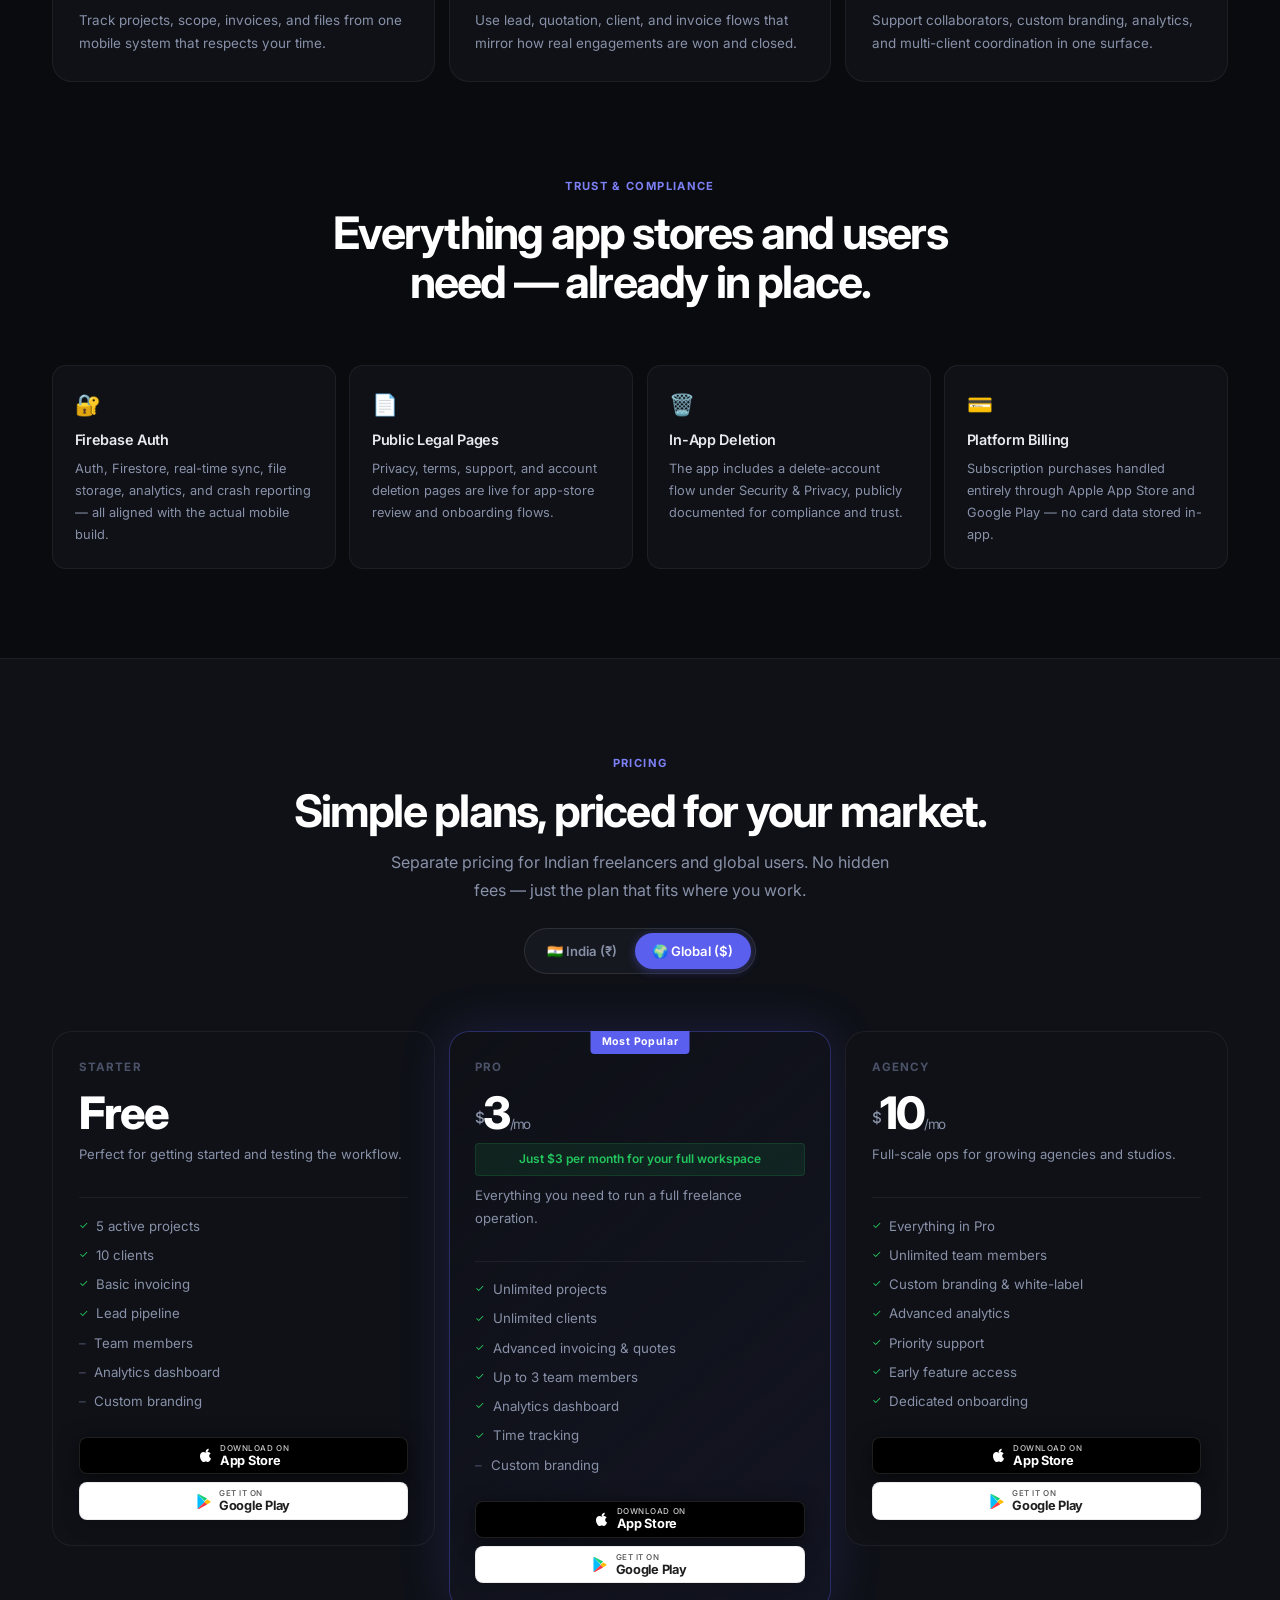
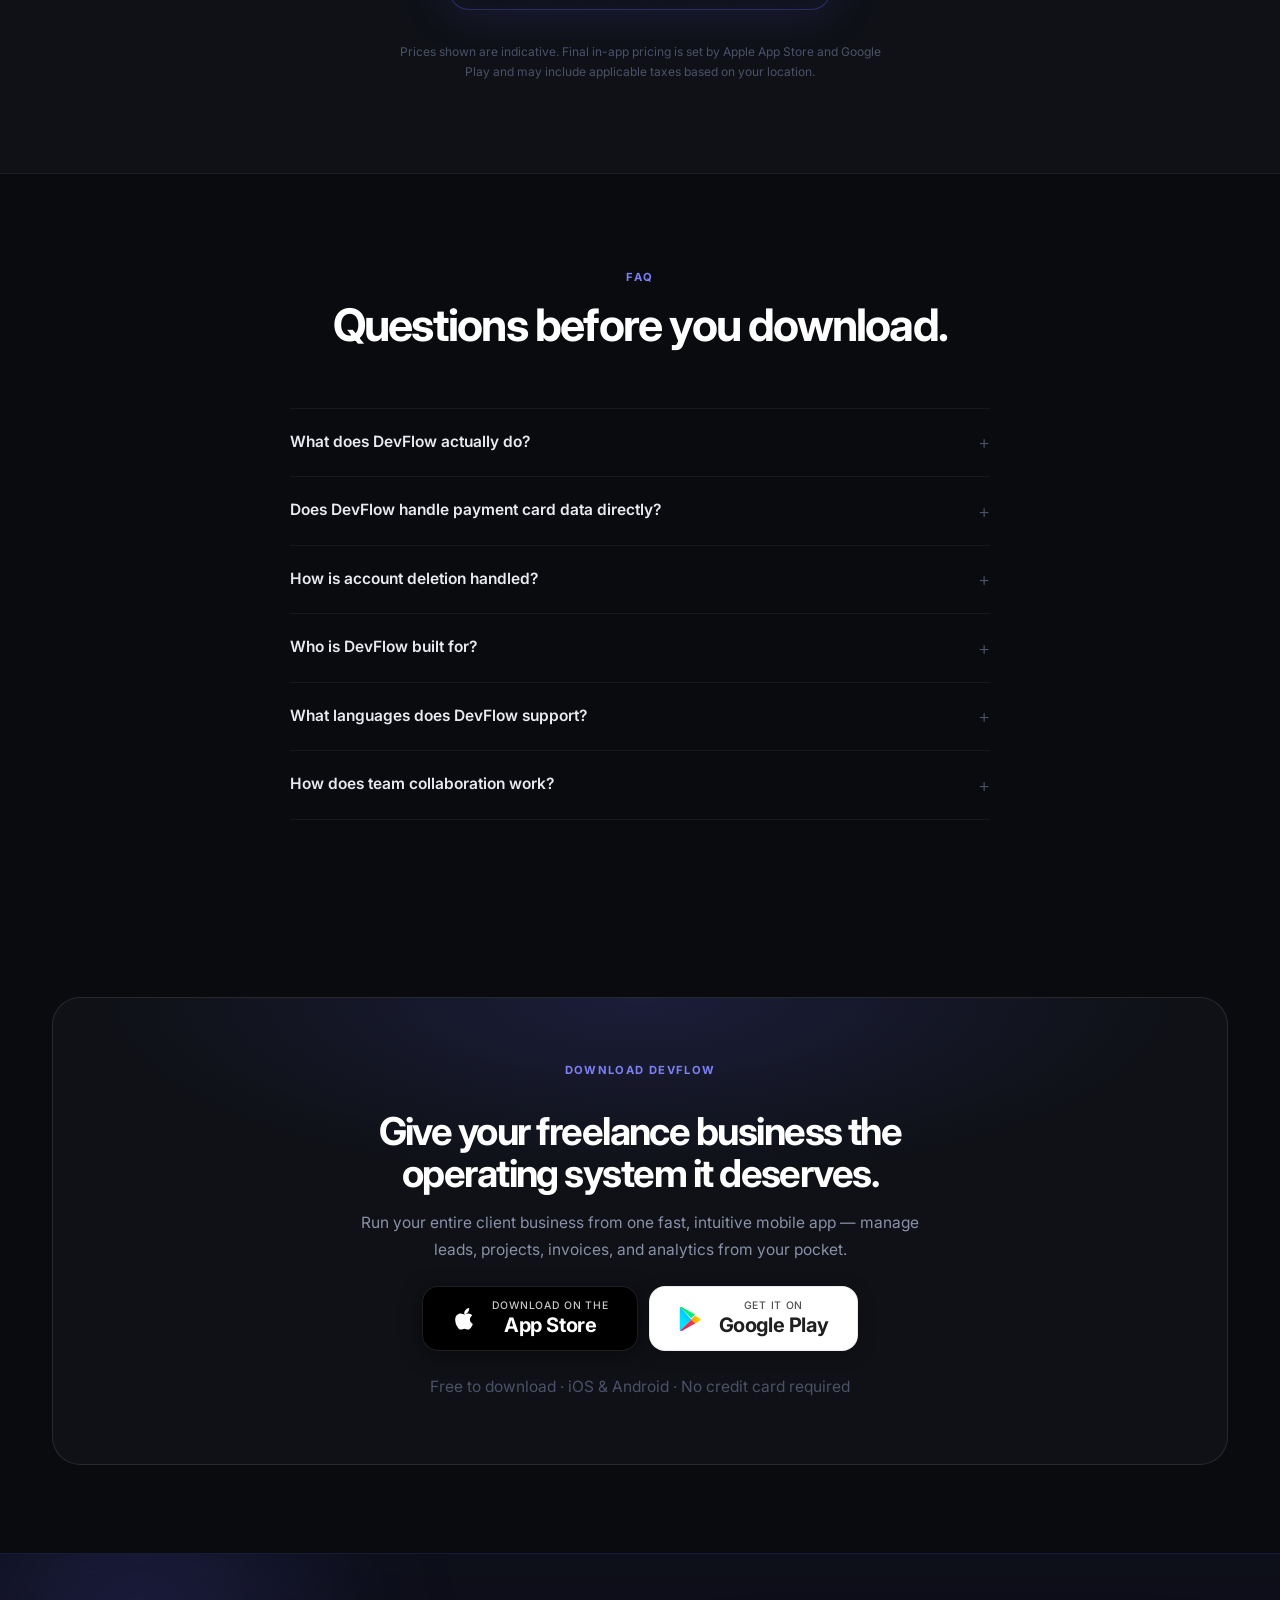
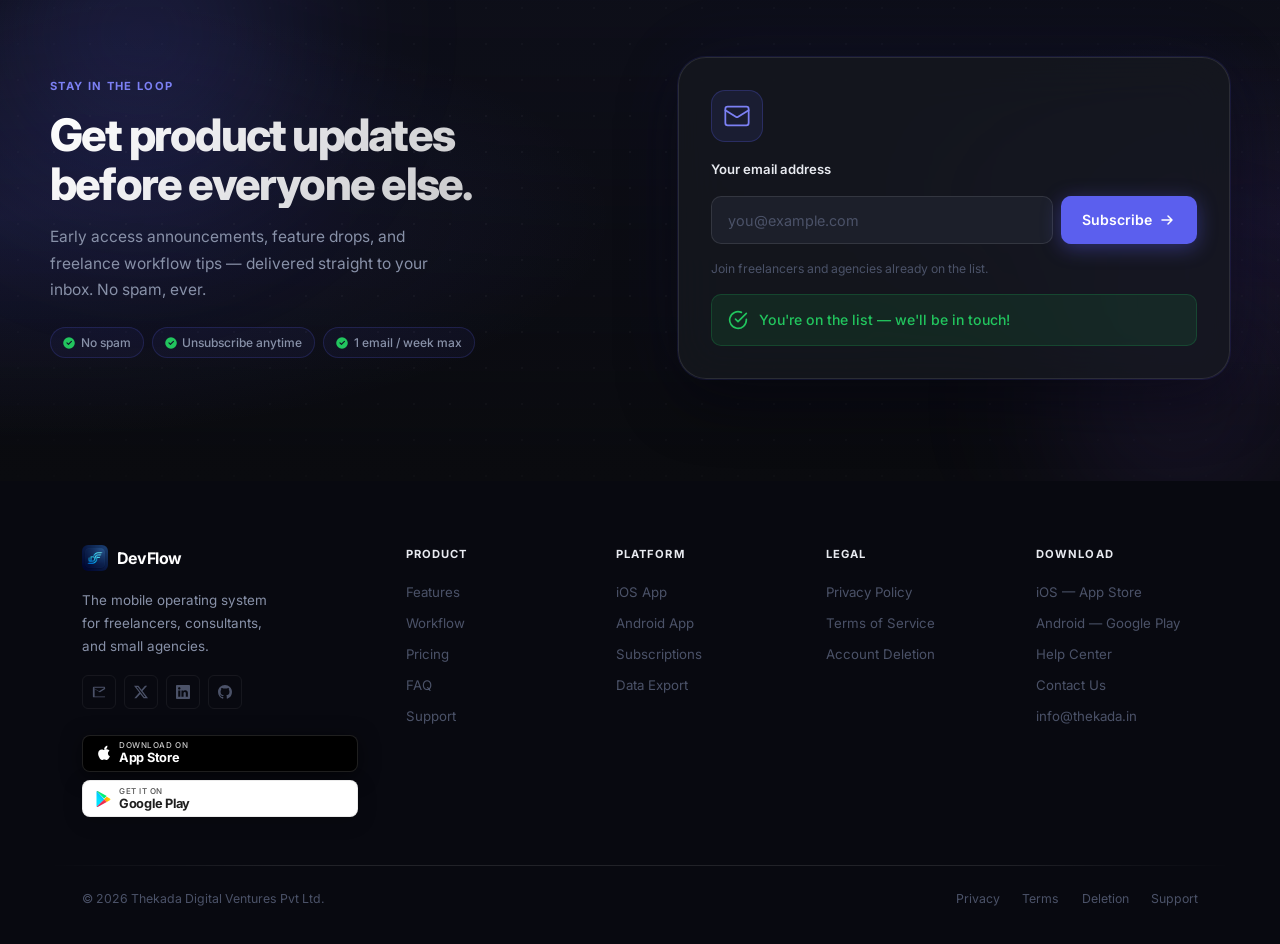
==== commit f5d4d155: "feat: replace download strip with newsletter section - Remove App Store / Google Play buttons from p" ====
--- a/index.html
+++ b/index.html
@@ -772,29 +772,89 @@
       </section>
     </main>
 
-    <!-- ── PRE-FOOTER DOWNLOAD STRIP ────────────────────────── -->
-    <div class="footer-dl-strip">
-      <div class="footer-dl-strip-inner">
-        <h2>Your whole business.<br>One pocket-sized app.</h2>
-        <p>Download DevFlow free. No credit card required — start managing leads, projects, and invoices from day one.</p>
-        <div class="footer-dl-strip-btns">
-          <a class="store-btn store-btn-apple store-btn-lg" href="https://apps.apple.com" target="_blank" rel="noopener" aria-label="Download DevFlow on the App Store">
-            <svg width="24" height="24" viewBox="0 0 384 512" fill="#ffffff" aria-hidden="true"><path d="M318.7 268.7c-.2-36.3 16.4-64.1 50-84.8-18.8-26.9-47.2-41.7-84.7-44.6-35.5-2.8-74.3 20.7-88.5 20.7-15 0-49.4-19.7-76.4-19.7C63.3 141.2 4 184.8 4 273.5q0 39.3 14.4 81.2c12.8 36.7 59 126.7 107.2 125.2 25.2-.6 43-17.9 75.8-17.9 31.8 0 48.3 17.9 76.4 17.9 48.6-.7 90.4-82.5 102.6-119.3-65.2-30.7-61.7-90-61.7-91.9zm-43.1-159c19.1-23.2 30-54.7 26.5-86.2-26.6 1.1-58.4 17.7-77.5 40-18.4 21.3-31.4 53.5-27.4 83.9 29.3 2.2 59.3-14.5 78.4-37.7z"/></svg>
-            <span class="store-btn-text">
-              <span class="store-btn-sub">Download on the</span>
-              <span class="store-btn-name">App Store</span>
+    <!-- ── NEWSLETTER SECTION ──────────────────────────────────── -->
+    <section class="newsletter-section" aria-labelledby="newsletter-heading">
+      <!-- Background orbs -->
+      <div class="nl-orb nl-orb-1" aria-hidden="true"></div>
+      <div class="nl-orb nl-orb-2" aria-hidden="true"></div>
+      <!-- Grid pattern -->
+      <div class="nl-grid-bg" aria-hidden="true"></div>
+
+      <div class="nl-inner">
+        <!-- Left: copy -->
+        <div class="nl-copy reveal">
+          <span class="eyebrow">Stay in the Loop</span>
+          <h2 id="newsletter-heading">Get product updates<br>before everyone else.</h2>
+          <p>Early access announcements, feature drops, and freelance workflow tips — delivered straight to your inbox. No spam, ever.</p>
+
+          <!-- Social proof chips -->
+          <div class="nl-proof">
+            <span class="nl-proof-chip">
+              <svg width="12" height="12" viewBox="0 0 16 16" fill="currentColor" aria-hidden="true"><path d="M8 .25a7.75 7.75 0 1 0 0 15.5A7.75 7.75 0 0 0 8 .25ZM11.78 6.28l-4 4a.75.75 0 0 1-1.06 0l-2-2a.75.75 0 1 1 1.06-1.06l1.47 1.47 3.47-3.47a.75.75 0 1 1 1.06 1.06Z"/></svg>
+              No spam
             </span>
-          </a>
-          <a class="store-btn store-btn-google store-btn-lg" href="https://play.google.com/store/apps" target="_blank" rel="noopener" aria-label="Get DevFlow on Google Play">
-            <svg width="24" height="24" viewBox="0 0 24 24" aria-hidden="true" xmlns="http://www.w3.org/2000/svg"><defs><linearGradient id="fp-a" x1="61.29%" x2="26.78%" y1="5.08%" y2="71.41%"><stop offset="0" stop-color="#00A0FF"/><stop offset="1" stop-color="#00E3FF"/></linearGradient><linearGradient id="fp-b" x1="107.68%" x2="-13.94%" y1="49.98%" y2="49.98%"><stop offset="0" stop-color="#FFE000"/><stop offset="1" stop-color="#FF9C00"/></linearGradient><linearGradient id="fp-c" x1="125.56%" x2="-37.66%" y1="30.9%" y2="136.01%"><stop offset="0" stop-color="#FF3A44"/><stop offset="1" stop-color="#C31162"/></linearGradient><linearGradient id="fp-d" x1="-18.81%" x2="42.15%" y1="-11.47%" y2="35.75%"><stop offset="0" stop-color="#32A071"/><stop offset="1" stop-color="#00F076"/></linearGradient></defs><path d="M1.22.29A1.52 1.52 0 0 0 .75 1.4v21.2c0 .43.17.81.47 1.08l.06.06L12.2 12.8v-.28L1.28.24z" fill="url(#fp-a)"/><path d="M16.05 16.66l-3.85-3.86v-.28l3.85-3.85.09.05 4.56 2.59c1.3.74 1.3 1.95 0 2.69l-4.56 2.59z" fill="url(#fp-b)"/><path d="M16.14 16.61L12.2 12.66 1.22 23.74c.43.46 1.13.51 1.92.06l12.98-7.19" fill="url(#fp-c)"/><path d="M16.14 7.39L3.14.2C2.35-.25 1.65-.2 1.22.26l10.98 11z" fill="url(#fp-d)"/></svg>
-            <span class="store-btn-text">
-              <span class="store-btn-sub">Get it on</span>
-              <span class="store-btn-name">Google Play</span>
+            <span class="nl-proof-chip">
+              <svg width="12" height="12" viewBox="0 0 16 16" fill="currentColor" aria-hidden="true"><path d="M8 .25a7.75 7.75 0 1 0 0 15.5A7.75 7.75 0 0 0 8 .25ZM11.78 6.28l-4 4a.75.75 0 0 1-1.06 0l-2-2a.75.75 0 1 1 1.06-1.06l1.47 1.47 3.47-3.47a.75.75 0 1 1 1.06 1.06Z"/></svg>
+              Unsubscribe anytime
             </span>
-          </a>
+            <span class="nl-proof-chip">
+              <svg width="12" height="12" viewBox="0 0 16 16" fill="currentColor" aria-hidden="true"><path d="M8 .25a7.75 7.75 0 1 0 0 15.5A7.75 7.75 0 0 0 8 .25ZM11.78 6.28l-4 4a.75.75 0 0 1-1.06 0l-2-2a.75.75 0 1 1 1.06-1.06l1.47 1.47 3.47-3.47a.75.75 0 1 1 1.06 1.06Z"/></svg>
+              1 email / week max
+            </span>
+          </div>
+        </div>
+
+        <!-- Right: form -->
+        <div class="nl-form-wrap reveal reveal-delay-2">
+          <form class="nl-form" id="newsletter-form" novalidate aria-label="Newsletter signup form">
+            <div class="nl-card">
+              <!-- Envelope icon -->
+              <div class="nl-card-icon" aria-hidden="true">
+                <svg width="28" height="28" viewBox="0 0 24 24" fill="none" stroke="currentColor" stroke-width="1.5" stroke-linecap="round" stroke-linejoin="round">
+                  <rect x="2" y="4" width="20" height="16" rx="2"/>
+                  <path d="m22 7-8.97 5.7a1.94 1.94 0 0 1-2.06 0L2 7"/>
+                </svg>
+              </div>
+
+              <p class="nl-card-label">Your email address</p>
+
+              <div class="nl-input-row">
+                <input
+                  type="email"
+                  id="nl-email"
+                  name="email"
+                  class="nl-input"
+                  placeholder="you@example.com"
+                  autocomplete="email"
+                  inputmode="email"
+                  required
+                  aria-required="true"
+                  aria-describedby="nl-hint"
+                />
+                <button type="submit" class="nl-submit" id="nl-submit-btn" aria-label="Subscribe to DevFlow newsletter">
+                  <span class="nl-submit-text">Subscribe</span>
+                  <svg class="nl-submit-arrow" width="16" height="16" viewBox="0 0 16 16" fill="none" aria-hidden="true">
+                    <path d="M3 8h10M9 4l4 4-4 4" stroke="currentColor" stroke-width="1.5" stroke-linecap="round" stroke-linejoin="round"/>
+                  </svg>
+                </button>
+              </div>
+
+              <p class="nl-hint" id="nl-hint">Join freelancers and agencies already on the list.</p>
+
+              <!-- Success state -->
+              <div class="nl-success" id="nl-success" aria-live="polite" hidden>
+                <svg width="20" height="20" viewBox="0 0 24 24" fill="none" stroke="currentColor" stroke-width="2" stroke-linecap="round" stroke-linejoin="round" aria-hidden="true">
+                  <path d="M22 11.08V12a10 10 0 1 1-5.93-9.14"/>
+                  <polyline points="22 4 12 14.01 9 11.01"/>
+                </svg>
+                <span>You're on the list — we'll be in touch!</span>
+              </div>
+            </div>
+          </form>
         </div>
       </div>
-    </div>
+    </section>
+
 
     <!-- FOOTER -->
     <footer class="site-footer" aria-label="Site footer">
--- a/styles.css
+++ b/styles.css
@@ -1374,52 +1374,260 @@
 /* ═══════════════════════════════════════════════════════════════
    FOOTER  —  Plane.so rich multi-column footer
    ════════════════════════════════════════════════════════════ */
-/* ── Pre-footer download strip ───────────────────────────────── */
-.footer-dl-strip {
+/* ═══════════════════════════════════════════════════════════════
+   NEWSLETTER SECTION
+   ════════════════════════════════════════════════════════════ */
+.newsletter-section {
   position: relative;
   overflow: hidden;
-  background: linear-gradient(135deg, rgba(91,95,238,0.12) 0%, rgba(139,92,246,0.08) 50%, rgba(59,130,246,0.06) 100%);
+  padding: clamp(4rem, 8vw, 7rem) clamp(1.25rem, 4vw, 2rem);
   border-top: 1px solid rgba(91,95,238,0.18);
-  padding: 4rem clamp(1rem,4vw,2rem);
-  text-align: center;
-}
-.footer-dl-strip::before {
-  content: '';
+  background:
+    radial-gradient(ellipse 80% 70% at 0% 50%, rgba(91,95,238,0.14) 0%, transparent 60%),
+    radial-gradient(ellipse 60% 60% at 100% 50%, rgba(139,92,246,0.09) 0%, transparent 60%),
+    linear-gradient(180deg, rgba(91,95,238,0.05) 0%, var(--bg) 100%);
+}
+
+/* floating orbs */
+.nl-orb {
   position: absolute;
-  width: 600px; height: 600px;
   border-radius: 50%;
-  background: radial-gradient(circle, rgba(91,95,238,0.14) 0%, transparent 65%);
-  top: -200px; left: 50%;
-  transform: translateX(-50%);
   pointer-events: none;
-}
-.footer-dl-strip-inner {
+  filter: blur(64px);
+}
+.nl-orb-1 {
+  width: 480px; height: 480px;
+  background: radial-gradient(circle, rgba(91,95,238,0.22) 0%, transparent 70%);
+  top: -160px; left: -100px;
+  animation: orb-drift-a 14s ease-in-out infinite;
+}
+.nl-orb-2 {
+  width: 360px; height: 360px;
+  background: radial-gradient(circle, rgba(139,92,246,0.14) 0%, transparent 70%);
+  bottom: -100px; right: -80px;
+  animation: orb-drift-b 18s ease-in-out infinite;
+}
+
+/* subtle dot grid */
+.nl-grid-bg {
+  position: absolute;
+  inset: 0;
+  background-image: radial-gradient(circle, rgba(255,255,255,0.035) 1px, transparent 1px);
+  background-size: 36px 36px;
+  mask-image: radial-gradient(ellipse 90% 80% at 50% 50%, black 30%, transparent 100%);
+  pointer-events: none;
+}
+
+/* two-column inner */
+.nl-inner {
   position: relative;
-  max-width: 560px;
+  z-index: 1;
+  display: grid;
+  grid-template-columns: 1fr 1fr;
+  gap: clamp(3rem, 6vw, 6rem);
+  align-items: center;
+  max-width: var(--max-w);
   margin-inline: auto;
 }
-.footer-dl-strip h2 {
-  font-size: clamp(1.6rem, 3vw, 2.4rem);
+
+/* left copy */
+.nl-copy { display: grid; gap: 1rem; }
+.nl-copy .eyebrow { margin-bottom: 0; }
+.nl-copy h2 {
+  font-size: clamp(1.8rem, 3.5vw, 2.8rem);
   font-weight: 800;
   letter-spacing: -0.04em;
-  margin-bottom: 0.6rem;
-  background: linear-gradient(135deg, #fff 0%, rgba(255,255,255,0.7) 100%);
+  line-height: 1.08;
+  background: linear-gradient(135deg, #fff 0%, rgba(255,255,255,0.72) 100%);
   -webkit-background-clip: text;
   -webkit-text-fill-color: transparent;
   background-clip: text;
 }
-.footer-dl-strip p {
-  font-size: 0.93rem;
+.nl-copy p {
+  font-size: 0.97rem;
   color: var(--ink-muted);
-  margin-bottom: 2rem;
-  line-height: 1.65;
-}
-.footer-dl-strip-btns {
+  line-height: 1.7;
+  max-width: 40ch;
+}
+
+/* proof chips */
+.nl-proof {
   display: flex;
   flex-wrap: wrap;
-  gap: 0.75rem;
-  justify-content: center;
-}
+  gap: 0.5rem;
+  margin-top: 0.5rem;
+}
+.nl-proof-chip {
+  display: inline-flex;
+  align-items: center;
+  gap: 0.35rem;
+  padding: 0.3rem 0.75rem;
+  border: 1px solid rgba(91,95,238,0.2);
+  border-radius: var(--radius-full);
+  background: rgba(91,95,238,0.06);
+  color: var(--ink-muted);
+  font-size: 0.75rem;
+  font-weight: 500;
+}
+.nl-proof-chip svg { color: var(--green); flex-shrink: 0; }
+
+/* right: glassmorphism card */
+.nl-form-wrap { width: 100%; }
+.nl-card {
+  background: rgba(22, 24, 31, 0.8);
+  backdrop-filter: blur(24px) saturate(160%);
+  -webkit-backdrop-filter: blur(24px) saturate(160%);
+  border: 1px solid rgba(255,255,255,0.1);
+  border-radius: var(--radius-2xl);
+  padding: 2rem;
+  box-shadow:
+    0 0 0 1px rgba(91,95,238,0.12),
+    0 24px 60px rgba(0,0,0,0.45),
+    0 0 80px rgba(91,95,238,0.08);
+  display: grid;
+  gap: 1rem;
+}
+
+/* envelope icon on card */
+.nl-card-icon {
+  width: 52px; height: 52px;
+  border-radius: var(--radius-lg);
+  background: var(--accent-soft);
+  border: 1px solid rgba(91,95,238,0.25);
+  display: grid;
+  place-items: center;
+  color: var(--accent-hi);
+}
+
+.nl-card-label {
+  font-size: 0.82rem;
+  font-weight: 600;
+  color: var(--ink);
+  margin: 0;
+}
+
+/* email + submit inline row */
+.nl-input-row {
+  display: flex;
+  gap: 0.5rem;
+  align-items: stretch;
+}
+.nl-input {
+  flex: 1;
+  height: 48px;
+  padding: 0 1rem;
+  background: var(--bg-overlay);
+  border: 1px solid var(--border-med);
+  border-radius: var(--radius-md);
+  color: var(--ink);
+  font-size: 0.9rem;
+  font-family: inherit;
+  transition: border-color 180ms, box-shadow 180ms;
+  outline: none;
+  min-width: 0;
+}
+.nl-input::placeholder { color: var(--ink-faint); }
+.nl-input:focus {
+  border-color: var(--accent);
+  box-shadow: 0 0 0 3px rgba(91,95,238,0.18);
+}
+.nl-input.error {
+  border-color: var(--red);
+  box-shadow: 0 0 0 3px rgba(239,68,68,0.15);
+}
+
+/* submit button */
+.nl-submit {
+  display: inline-flex;
+  align-items: center;
+  gap: 0.45rem;
+  height: 48px;
+  padding: 0 1.35rem;
+  border-radius: var(--radius-md);
+  background: var(--accent);
+  color: #fff;
+  font-size: 0.88rem;
+  font-weight: 600;
+  font-family: inherit;
+  border: none;
+  cursor: pointer;
+  white-space: nowrap;
+  flex-shrink: 0;
+  box-shadow: 0 4px 20px rgba(91,95,238,0.4);
+  transition:
+    background 160ms,
+    box-shadow 200ms var(--ease-out),
+    transform 200ms var(--ease-out);
+}
+.nl-submit:hover {
+  background: #6a6eff;
+  box-shadow: 0 8px 28px rgba(91,95,238,0.5);
+  transform: translateY(-1px);
+}
+.nl-submit:active { transform: scale(0.97); }
+.nl-submit:disabled {
+  opacity: 0.6;
+  cursor: not-allowed;
+  transform: none;
+}
+.nl-submit-arrow {
+  transition: transform 200ms var(--ease-out);
+}
+.nl-submit:hover .nl-submit-arrow { transform: translateX(3px); }
+
+/* hint text */
+.nl-hint {
+  font-size: 0.76rem;
+  color: var(--ink-faint);
+  margin: 0;
+  line-height: 1.5;
+}
+
+/* success banner */
+.nl-success {
+  display: flex;
+  align-items: center;
+  gap: 0.65rem;
+  padding: 0.85rem 1rem;
+  background: var(--green-soft);
+  border: 1px solid rgba(34,197,94,0.2);
+  border-radius: var(--radius-md);
+  color: var(--green);
+  font-size: 0.88rem;
+  font-weight: 500;
+  animation: nl-fade-in 320ms var(--ease-out);
+}
+@keyframes nl-fade-in {
+  from { opacity: 0; transform: translateY(6px); }
+  to   { opacity: 1; transform: none; }
+}
+
+/* ── Newsletter responsive ────────────────────────────────── */
+@media (max-width: 860px) {
+  .nl-inner {
+    grid-template-columns: 1fr;
+    gap: 2.5rem;
+  }
+  .nl-copy { text-align: center; }
+  .nl-copy p { max-width: none; }
+  .nl-proof { justify-content: center; }
+}
+
+@media (max-width: 640px) {
+  .newsletter-section { padding: 3rem 1.25rem; }
+  .nl-card { padding: 1.5rem; }
+  .nl-input-row { flex-direction: column; }
+  .nl-input  { height: 50px; }
+  .nl-submit { height: 50px; width: 100%; justify-content: center; }
+}
+
+@media (max-width: 480px) {
+  .nl-copy h2 { font-size: 1.7rem; }
+  .nl-card { padding: 1.25rem; border-radius: var(--radius-xl); }
+  .nl-card-icon { width: 44px; height: 44px; }
+  .nl-proof-chip { font-size: 0.7rem; padding: 0.25rem 0.6rem; }
+}
+
 
 /* ── Main footer ─────────────────────────────────────────────── */
 .site-footer {
@@ -1727,9 +1935,6 @@
   }
 
   /* Footer strip buttons */
-  .footer-dl-strip-btns { flex-direction: column; align-items: center; }
-  .footer-dl-strip-btns .store-btn { width: 100%; max-width: 260px; justify-content: center; }
-
   /* Footer top: 2-col */
   .footer-top { grid-template-columns: 1fr 1fr; gap: 1.5rem 2rem; }
   .footer-brand-col { grid-column: 1 / -1; }
@@ -1797,9 +2002,6 @@
   .cta-actions { flex-direction: column; align-items: stretch; }
   .cta-actions .store-btn { justify-content: center; }
 
-  /* Footer strip */
-  .footer-dl-strip { padding: 2.5rem 1.25rem; }
-  .footer-dl-strip h2 { font-size: 1.5rem; }
 
   /* Footer grid: 2-col links */
   .footer-top { grid-template-columns: 1fr 1fr; }
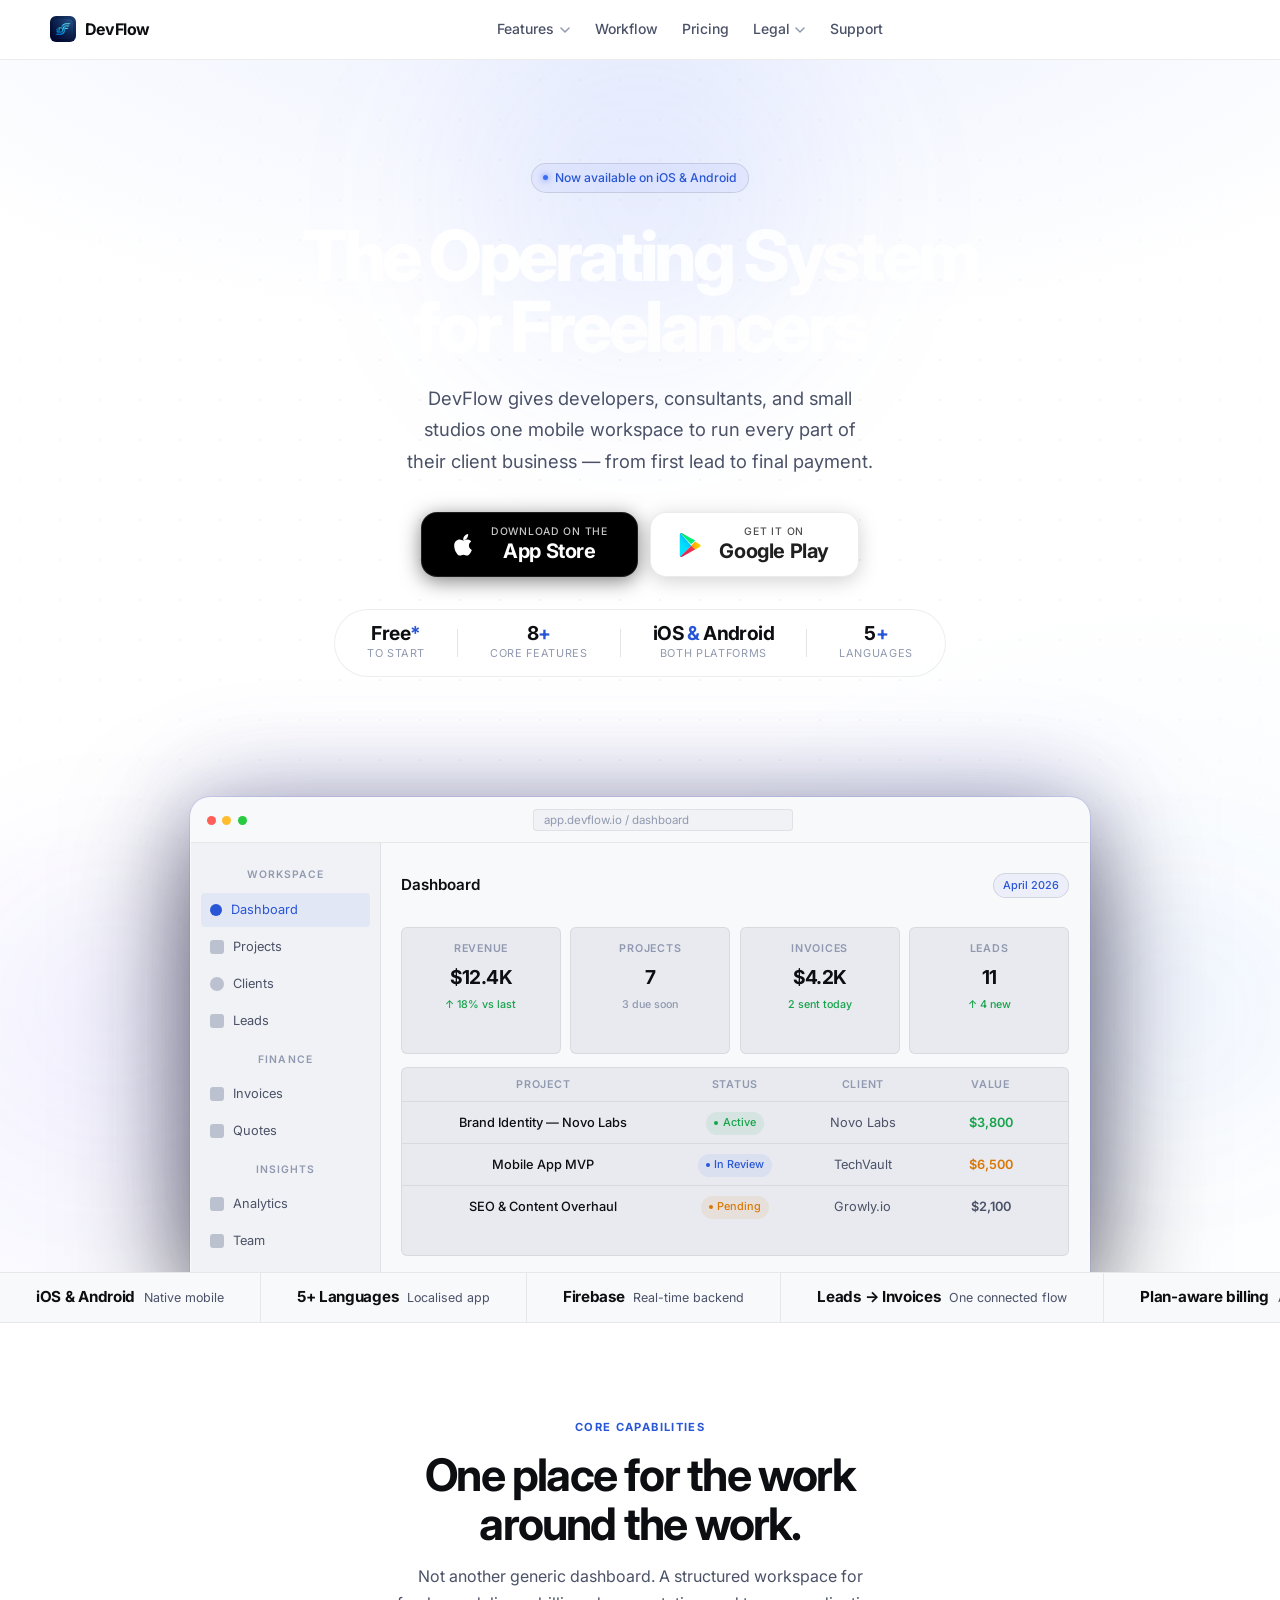
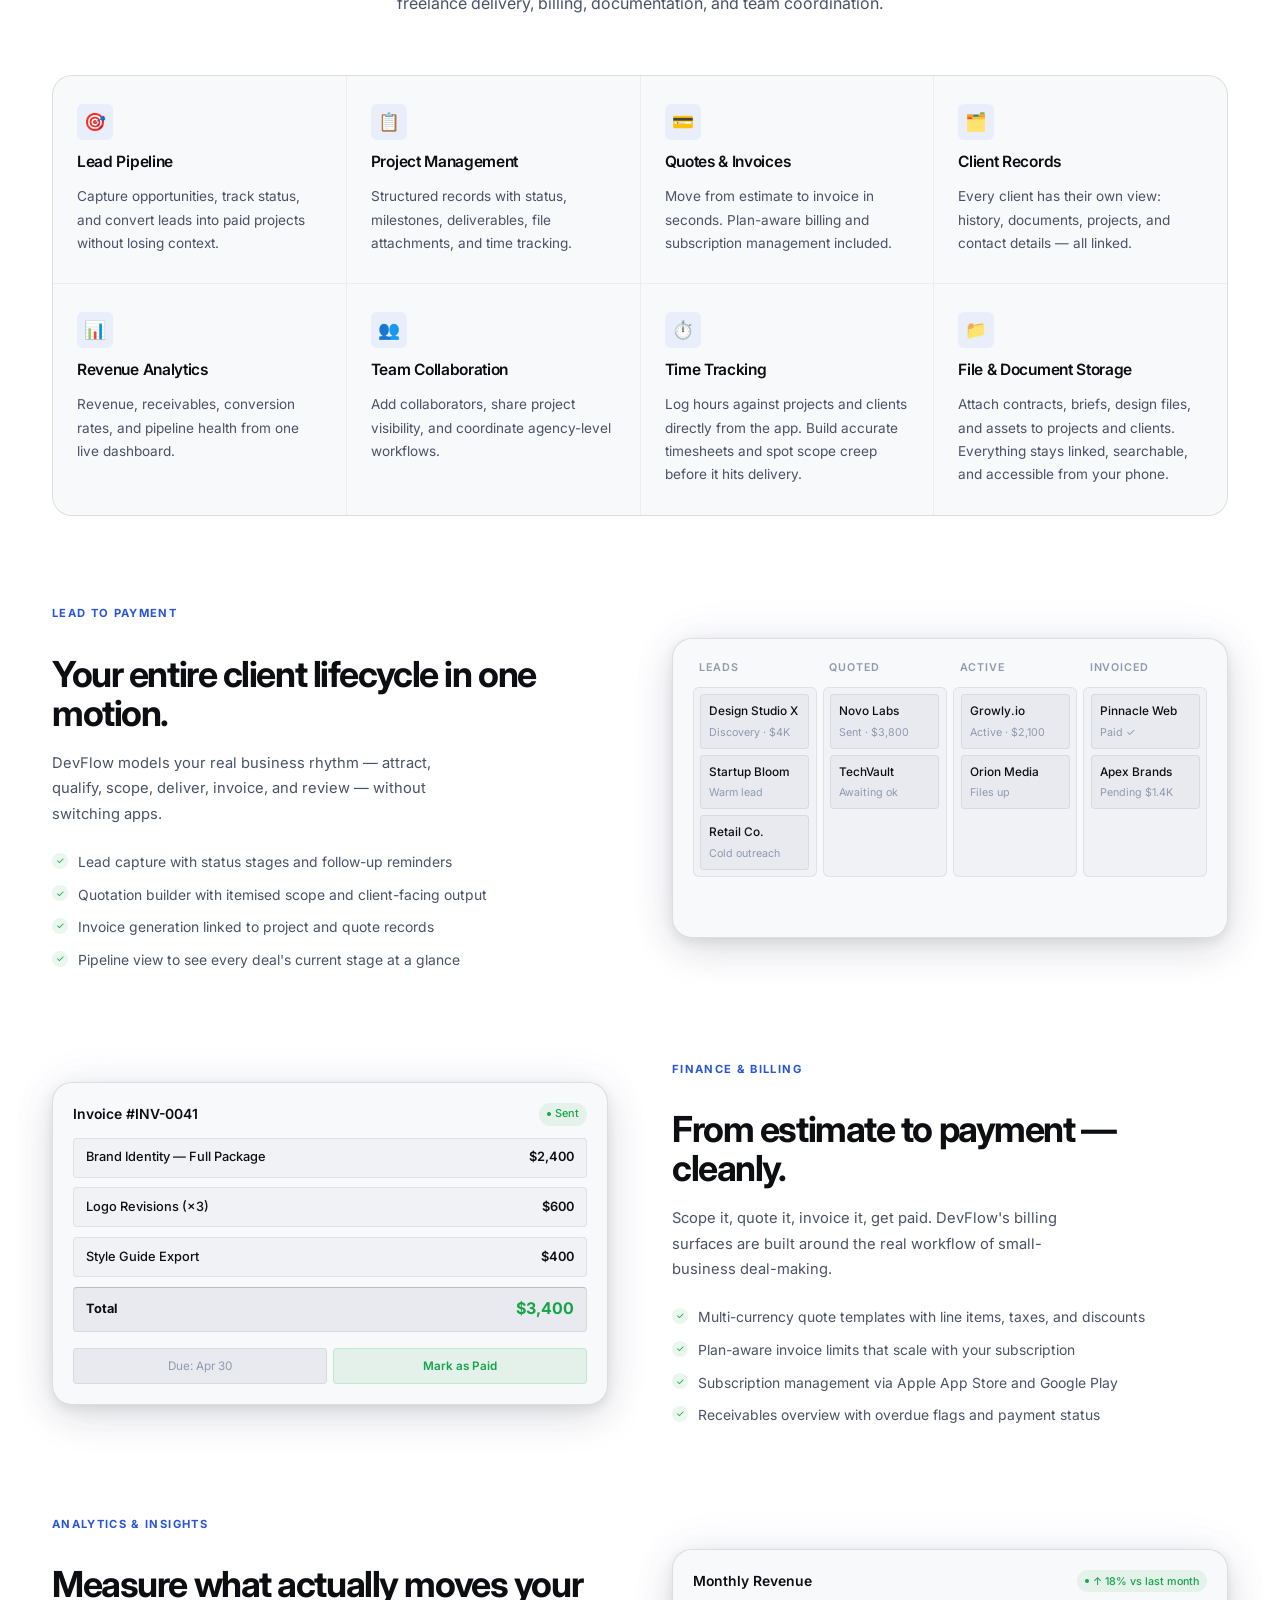
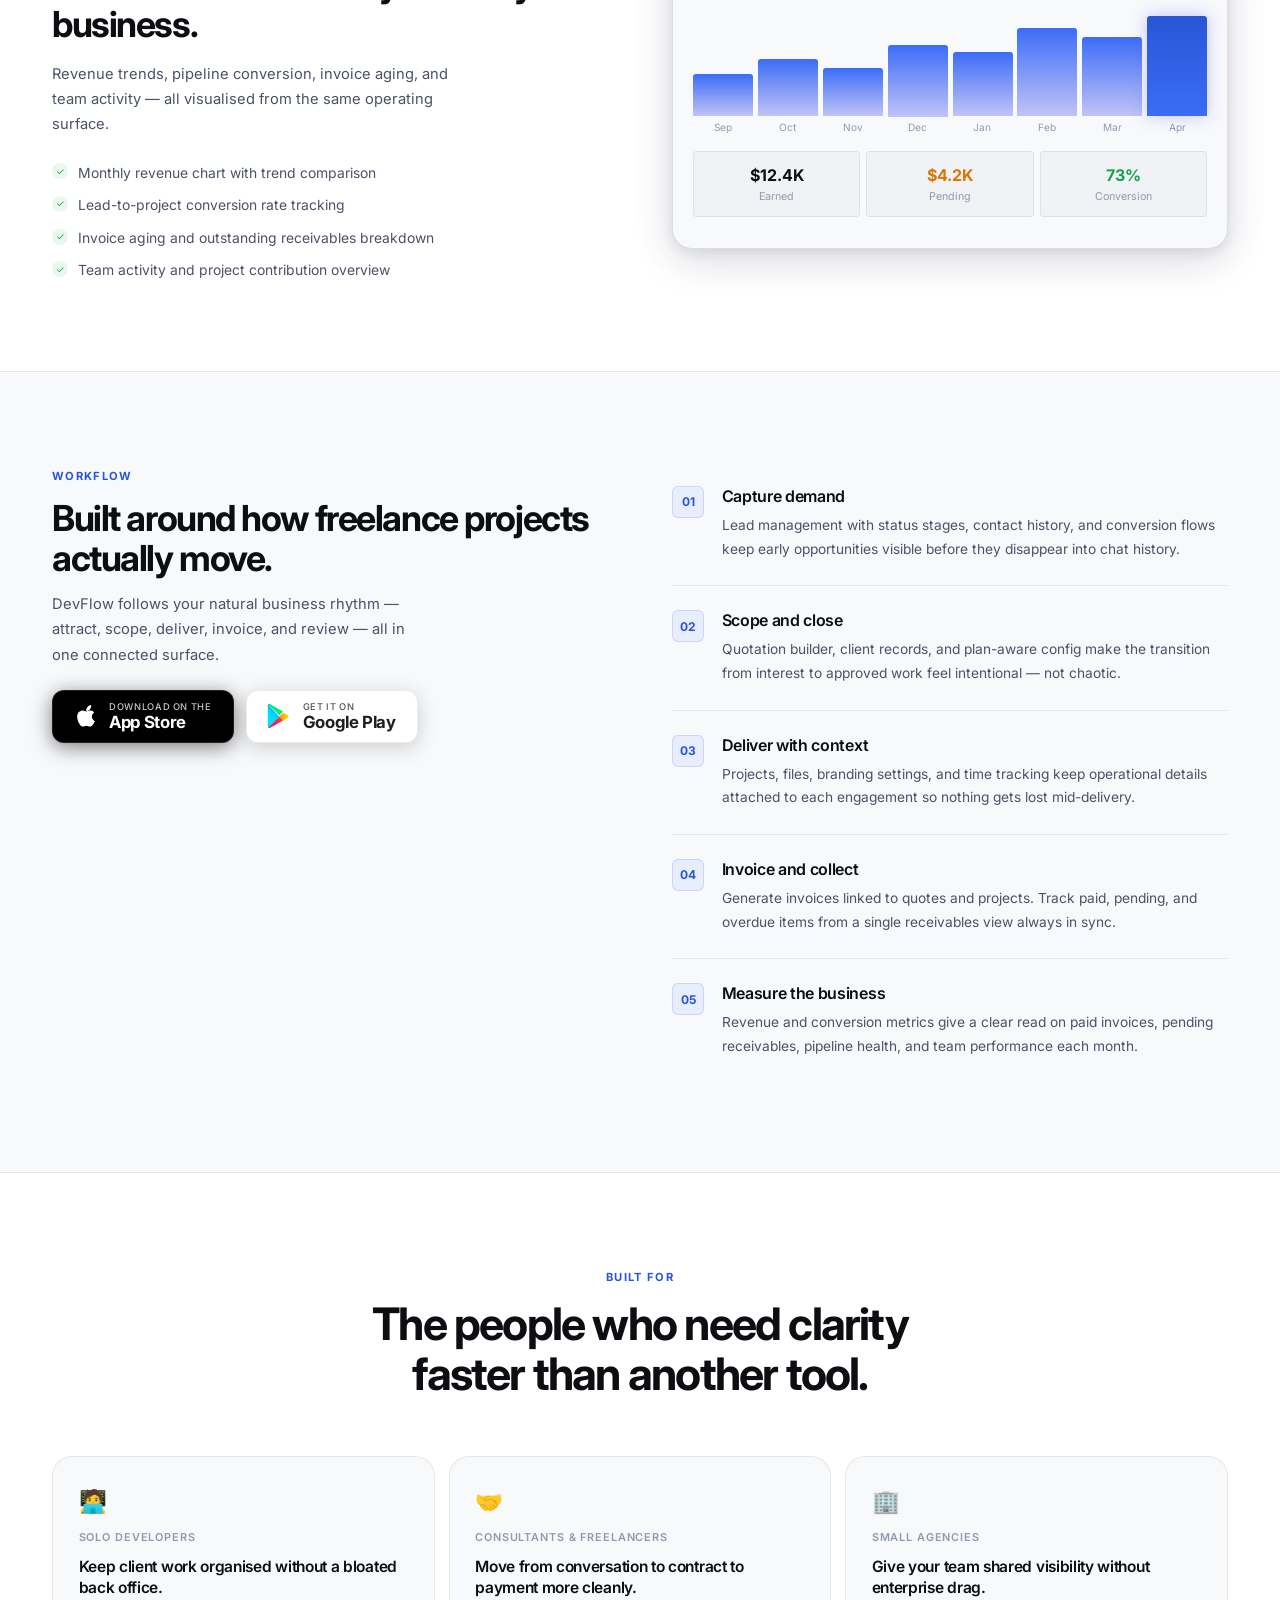
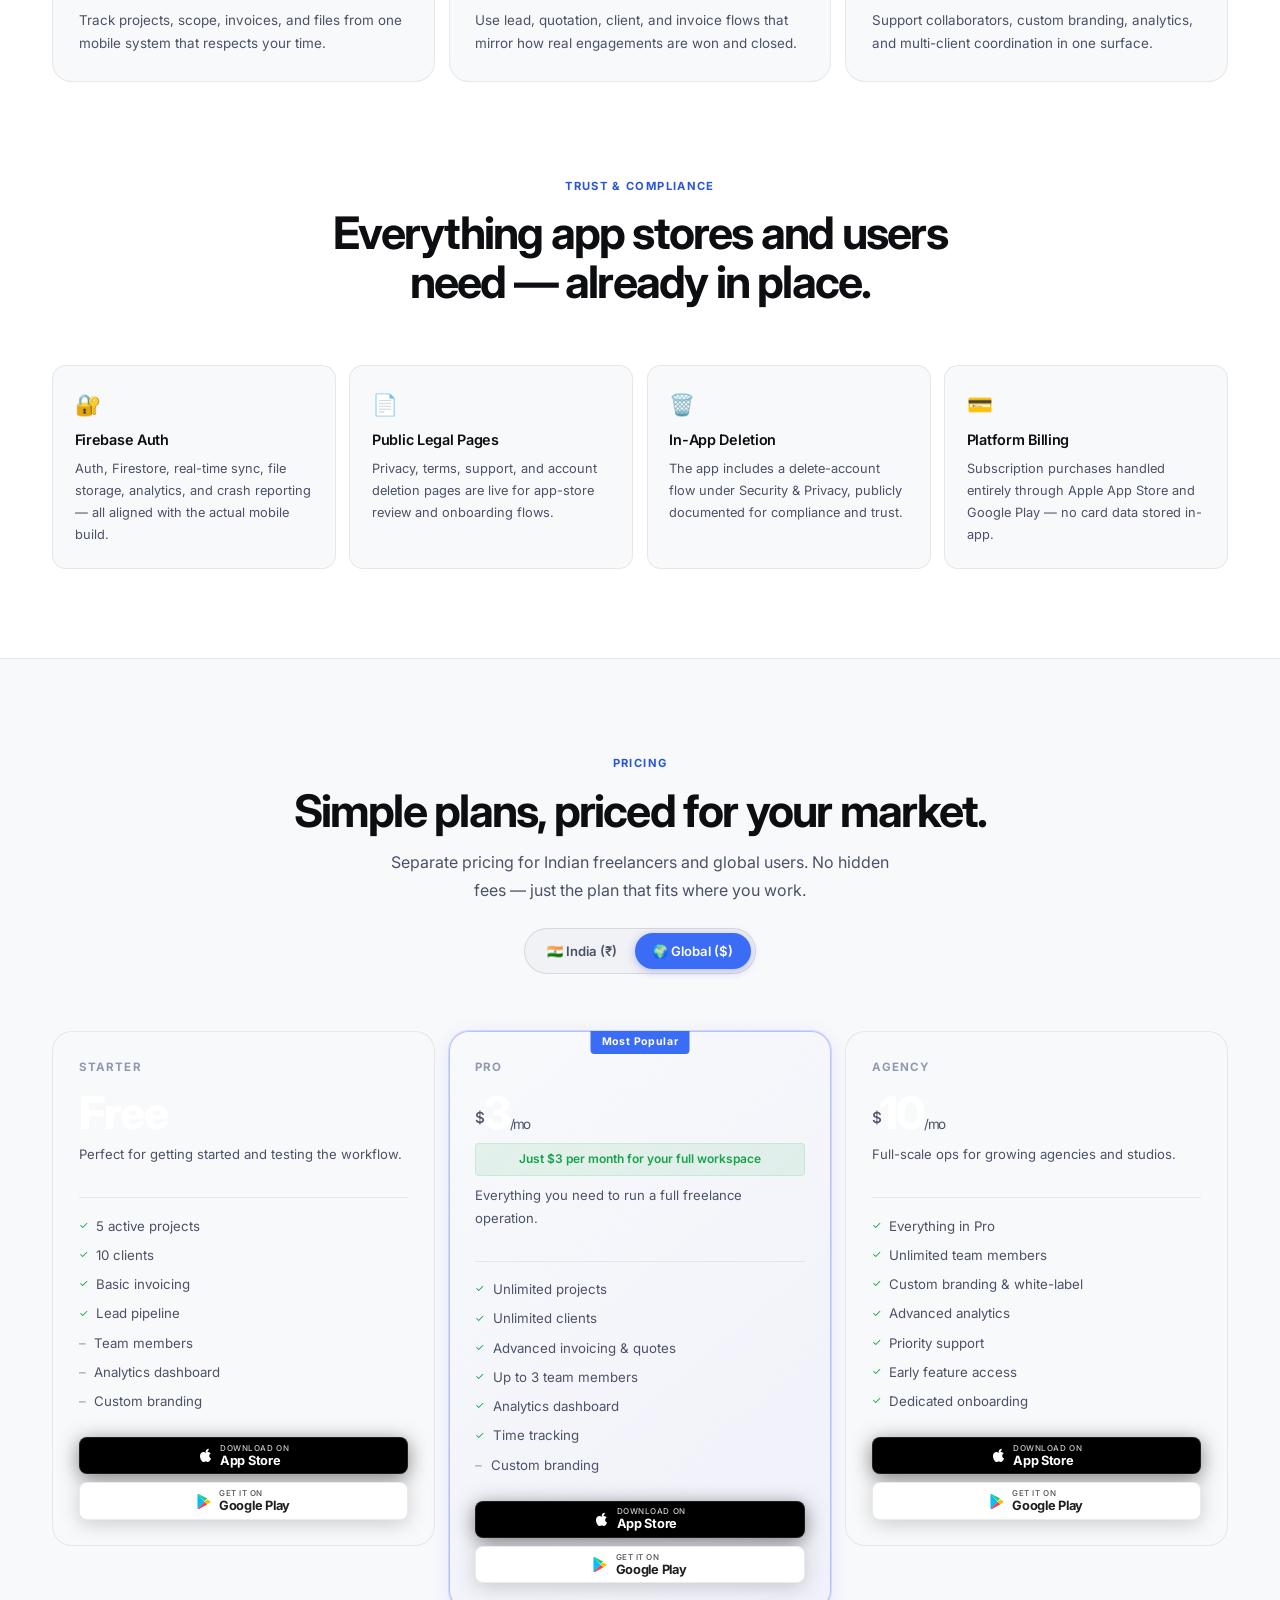
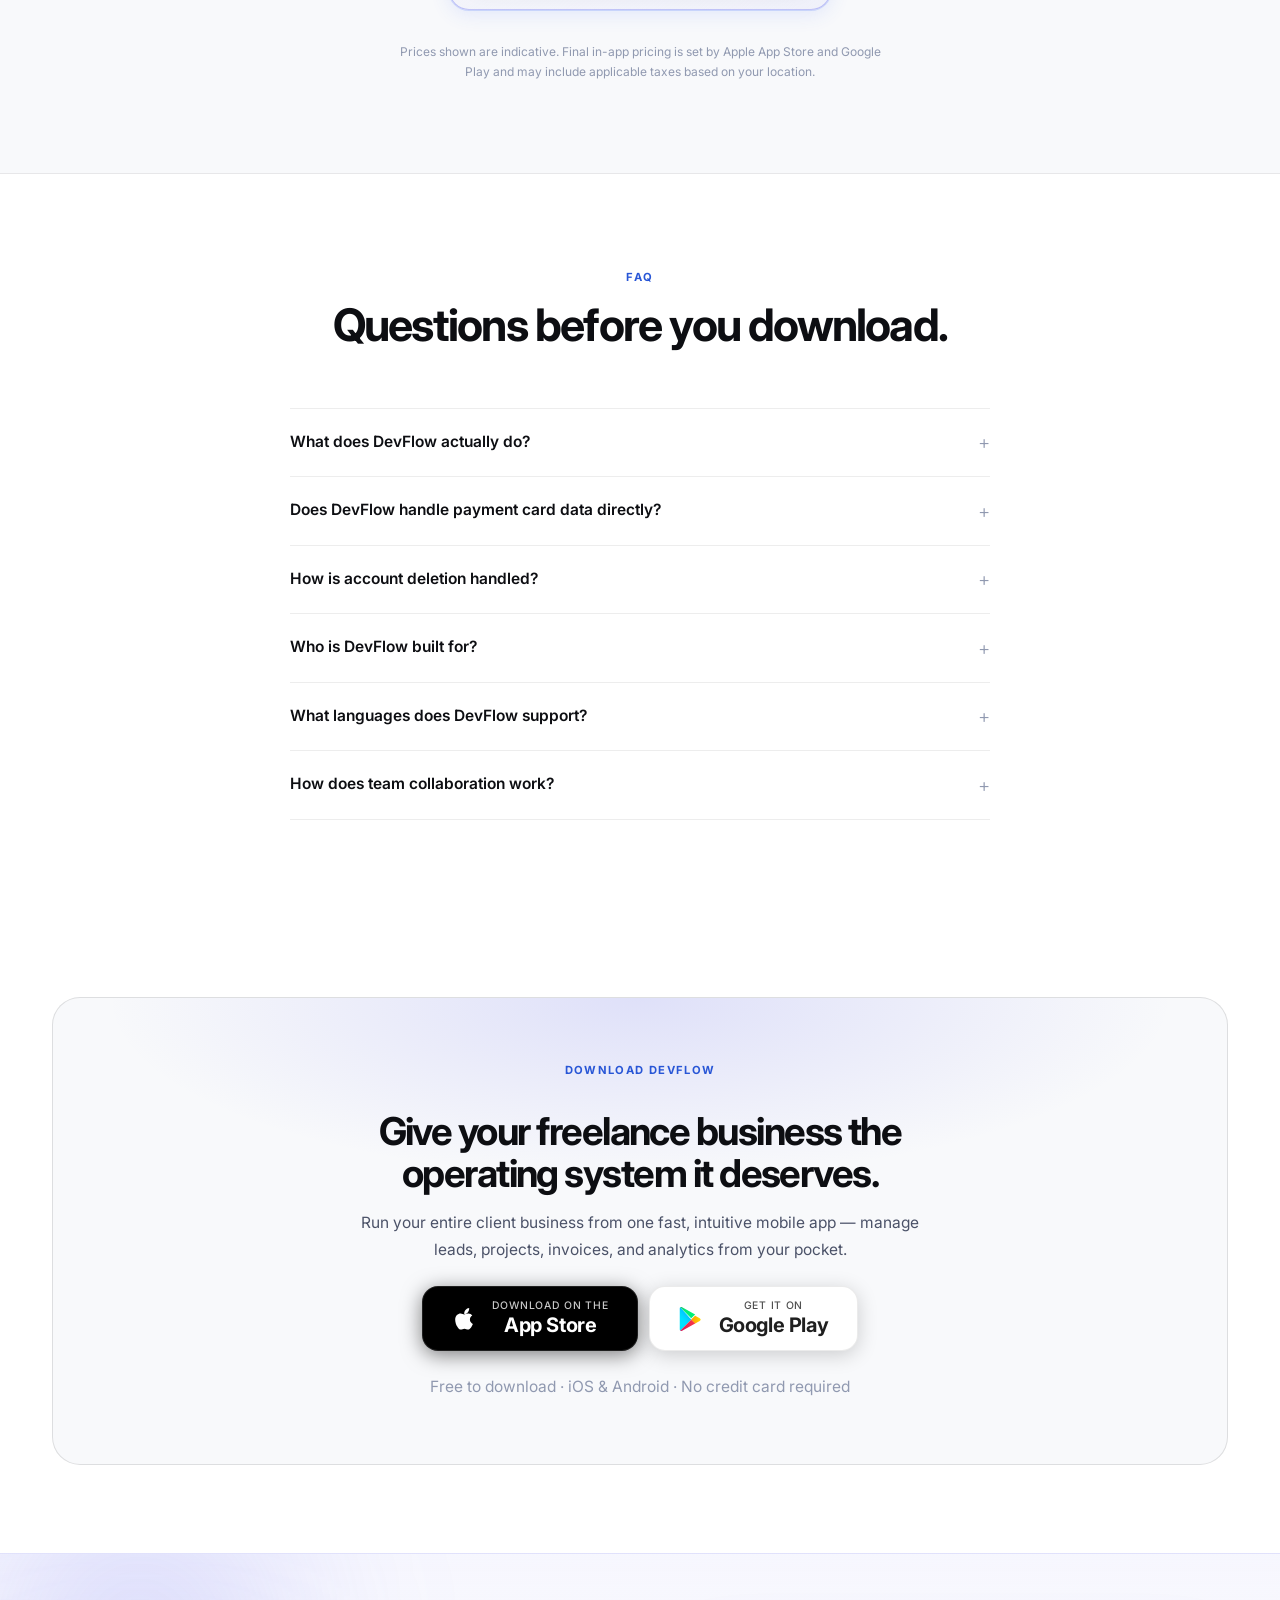
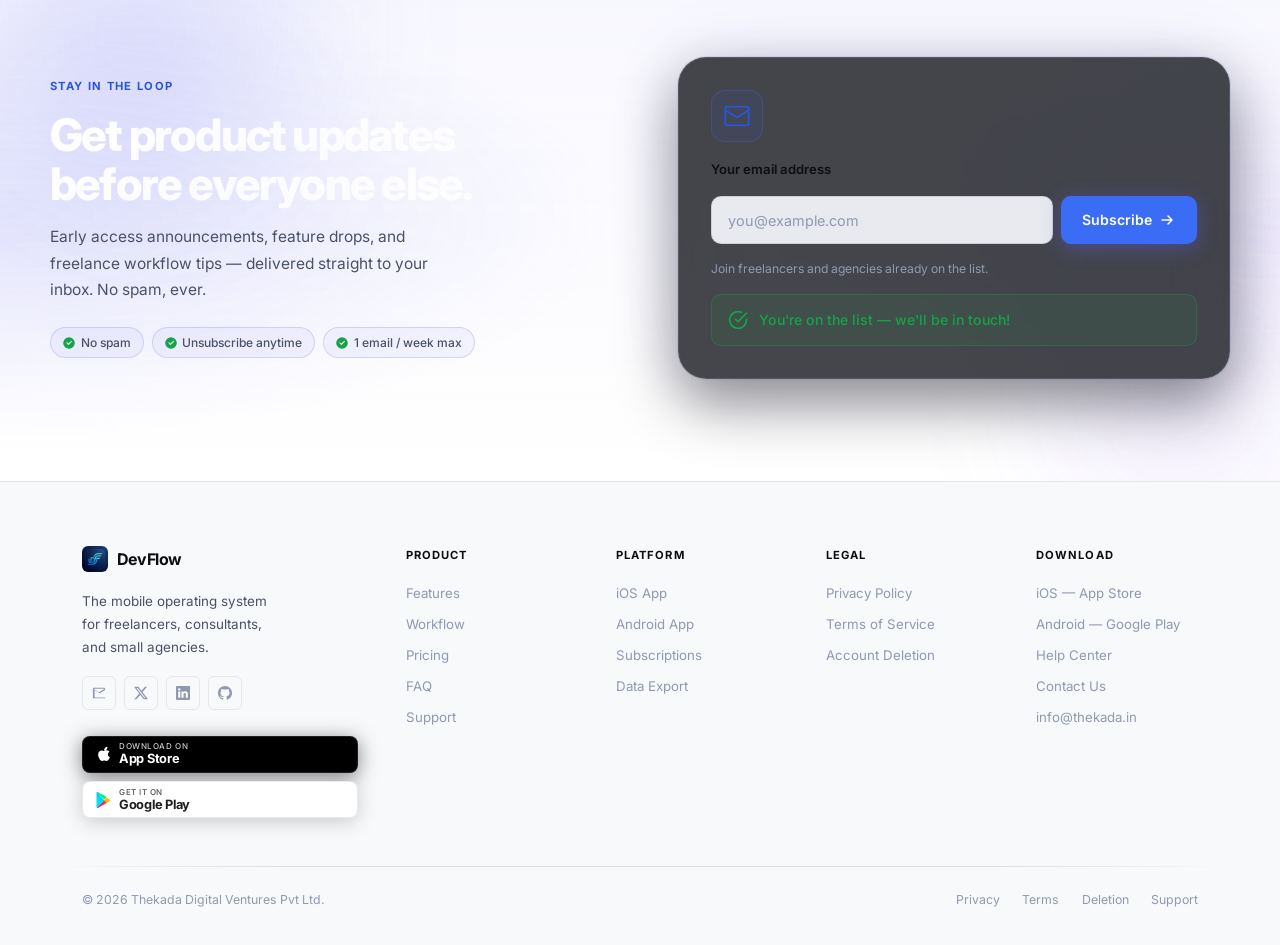
==== commit 273e209e: "redesign: light theme (plane.so) + unified footer across all pages Design system: - Flip dark→light:" ====
--- a/index.html
+++ b/index.html
@@ -3,9 +3,9 @@
   <head>
     <meta charset="UTF-8" />
     <meta name="viewport" content="width=device-width, initial-scale=1.0, viewport-fit=cover" />
-    <meta name="theme-color" content="#0a0b0f" />
+    <meta name="theme-color" content="#ffffff" />
     <meta name="apple-mobile-web-app-capable" content="yes" />
-    <meta name="apple-mobile-web-app-status-bar-style" content="black-translucent" />
+    <meta name="apple-mobile-web-app-status-bar-style" content="default" />
     <meta name="format-detection" content="telephone=no" />
     <title>DevFlow — The Operating System for Freelancers</title>
     <meta name="description" content="DevFlow is the all-in-one mobile operating system for freelancers and small agencies. Manage clients, projects, quotes, invoices, time tracking, analytics, and team workflows — all from your phone." />
--- a/styles.css
+++ b/styles.css
@@ -1,48 +1,48 @@
 /* ═══════════════════════════════════════════════════════════════
-   DEVFLOW  ·  Design System  ·  Plane.so-inspired
+   DEVFLOW  ·  Design System  ·  Plane.so Light Theme
    ════════════════════════════════════════════════════════════ */
 
 /* ─── TOKENS ─────────────────────────────────────────────────── */
 :root {
-  /* Backgrounds — layered dark grays like Plane */
-  --bg:           #0a0b0f;       /* page base */
-  --bg-raised:    #0f1117;       /* cards, panels */
-  --bg-surface:   #16181f;       /* inputs, table rows */
-  --bg-overlay:   #1c1f2a;       /* hover states, overlays */
-  --bg-muted:     #22263a;       /* muted chip backgrounds */
-
-  /* Borders — very subtle */
-  --border:       rgba(255,255,255,0.06);
-  --border-med:   rgba(255,255,255,0.10);
-  --border-hi:    rgba(255,255,255,0.16);
-  --border-focus: rgba(99,102,241,0.5);
+  /* Backgrounds — clean white like Plane */
+  --bg:           #ffffff;       /* page base */
+  --bg-raised:    #f8f9fb;       /* cards, panels */
+  --bg-surface:   #f1f2f5;       /* inputs, table rows */
+  --bg-overlay:   #e8eaef;       /* hover states, overlays */
+  --bg-muted:     #f0f1f4;       /* muted chip backgrounds */
+
+  /* Borders — very subtle grey */
+  --border:       rgba(0,0,0,0.07);
+  --border-med:   rgba(0,0,0,0.11);
+  --border-hi:    rgba(0,0,0,0.19);
+  --border-focus: rgba(59,102,246,0.4);
 
   /* Text */
-  --ink:          #e8eaf0;
-  --ink-muted:    #8891a8;
-  --ink-faint:    #4b5268;
-
-  /* Accent — Plane-like indigo */
-  --accent:       #5b5fee;
-  --accent-hi:    #7c80f4;
-  --accent-soft:  rgba(91,95,238,0.10);
-  --accent-glow:  rgba(91,95,238,0.30);
+  --ink:          #0d0e12;
+  --ink-muted:    #4b5268;
+  --ink-faint:    #9099b0;
+
+  /* Accent — Plane indigo-blue */
+  --accent:       #3b6cf6;
+  --accent-hi:    #2856d6;
+  --accent-soft:  rgba(59,102,246,0.08);
+  --accent-glow:  rgba(59,102,246,0.20);
 
   /* Status */
-  --green:        #22c55e;
-  --green-soft:   rgba(34,197,94,0.10);
-  --amber:        #f59e0b;
-  --amber-soft:   rgba(245,158,11,0.10);
-  --red:          #ef4444;
-  --red-soft:     rgba(239,68,68,0.10);
+  --green:        #16a34a;
+  --green-soft:   rgba(22,163,74,0.09);
+  --amber:        #d97706;
+  --amber-soft:   rgba(217,119,6,0.09);
+  --red:          #dc2626;
+  --red-soft:     rgba(220,38,38,0.09);
   --white:        #ffffff;
 
-  /* Shadows */
-  --shadow-sm:    0 1px 2px rgba(0,0,0,0.5);
-  --shadow-md:    0 4px 16px rgba(0,0,0,0.6);
-  --shadow-lg:    0 12px 40px rgba(0,0,0,0.7);
-  --shadow-xl:    0 24px 80px rgba(0,0,0,0.8);
-  --shadow-glow:  0 0 50px rgba(91,95,238,0.18);
+  /* Shadows — light-mode appropriate */
+  --shadow-sm:    0 1px 3px rgba(0,0,0,0.07), 0 1px 2px rgba(0,0,0,0.05);
+  --shadow-md:    0 4px 16px rgba(0,0,0,0.09), 0 2px 6px rgba(0,0,0,0.06);
+  --shadow-lg:    0 12px 40px rgba(0,0,0,0.12), 0 4px 12px rgba(0,0,0,0.07);
+  --shadow-xl:    0 24px 64px rgba(0,0,0,0.14);
+  --shadow-glow:  0 0 0 1px rgba(59,102,246,0.18), 0 4px 20px rgba(59,102,246,0.12);
 
   /* Radii */
   --radius-xs:    4px;
@@ -103,14 +103,14 @@
   font-weight: 800;
   letter-spacing: -0.05em;
   line-height: 1.0;
-  color: var(--white);
+  color: var(--ink);
 }
 h2 {
   font-size: clamp(1.85rem, 3.5vw, 3.2rem);
   font-weight: 700;
   letter-spacing: -0.04em;
   line-height: 1.1;
-  color: var(--white);
+  color: var(--ink);
 }
 h3 {
   font-size: clamp(1.05rem, 1.8vw, 1.25rem);
@@ -156,23 +156,16 @@
   align-items: center;
   justify-content: center;
   gap: 0.65rem;
-  background: linear-gradient(90deg, rgba(91,95,238,0.18), rgba(91,95,238,0.08), rgba(91,95,238,0.18));
-  border-bottom: 1px solid rgba(91,95,238,0.2);
+  background: #eff4ff;
+  border-bottom: 1px solid rgba(59,102,246,0.15);
   font-size: 0.8rem;
   color: var(--ink-muted);
   white-space: nowrap;
   overflow: hidden;
   text-overflow: ellipsis;
 }
-.announce-bar a {
-  color: var(--accent-hi);
-  font-weight: 600;
-  display: inline-flex;
-  align-items: center;
-  gap: 0.3rem;
-  transition: color 150ms;
-}
-.announce-bar a:hover { color: var(--white); }
+.announce-bar a { color: var(--accent); font-weight: 600; display: inline-flex; align-items: center; gap: 0.3rem; transition: color 150ms; }
+.announce-bar a:hover { color: var(--accent-hi); }
 .announce-badge {
   display: inline-flex;
   align-items: center;
@@ -219,14 +212,14 @@
   align-items: center;
   padding-inline: clamp(1rem, 3vw, 2rem);
   border-bottom: 1px solid var(--border);
-  background: rgba(10,11,15,0.88);
-  backdrop-filter: blur(24px) saturate(160%);
-  -webkit-backdrop-filter: blur(24px) saturate(160%);
+  background: rgba(255,255,255,0.92);
+  backdrop-filter: blur(20px) saturate(180%);
+  -webkit-backdrop-filter: blur(20px) saturate(180%);
   transition: box-shadow 200ms, background 200ms;
 }
 .site-header.scrolled {
-  background: rgba(10,11,15,0.96);
-  box-shadow: 0 1px 0 var(--border), 0 4px 24px rgba(0,0,0,0.5);
+  background: rgba(255,255,255,0.98);
+  box-shadow: 0 1px 0 var(--border), 0 4px 16px rgba(0,0,0,0.06);
 }
 
 /* no banner pages */
@@ -250,7 +243,7 @@
   font-size: 1rem;
   font-weight: 700;
   letter-spacing: -0.025em;
-  color: var(--white);
+  color: var(--ink);
   flex-shrink: 0;
   transition: opacity 150ms;
 }
@@ -661,15 +654,15 @@
   text-align: center;
 }
 
-/* Layered gradient background */
+/* Layered gradient background — light mode */
 .hero::before {
   content: '';
   position: absolute;
   inset: 0;
   background:
-    radial-gradient(ellipse 120% 55% at 50% -10%, rgba(91,95,238,0.28) 0%, transparent 60%),
-    radial-gradient(ellipse 60% 45% at 10% 90%,  rgba(139,92,246,0.10) 0%, transparent 70%),
-    radial-gradient(ellipse 55% 45% at 90% 75%,  rgba(59,130,246,0.09) 0%, transparent 70%);
+    radial-gradient(ellipse 120% 55% at 50% -10%, rgba(59,102,246,0.10) 0%, transparent 60%),
+    radial-gradient(ellipse 60% 45% at 10% 90%,  rgba(99,78,246,0.05) 0%, transparent 70%),
+    radial-gradient(ellipse 55% 45% at 90% 75%,  rgba(59,130,246,0.04) 0%, transparent 70%);
   pointer-events: none;
 }
 
@@ -678,7 +671,7 @@
   content: '';
   position: absolute;
   inset: 0;
-  background-image: radial-gradient(circle, rgba(255,255,255,0.042) 1px, transparent 1px);
+  background-image: radial-gradient(circle, rgba(0,0,0,0.045) 1px, transparent 1px);
   background-size: 40px 40px;
   mask-image: radial-gradient(ellipse 80% 65% at 50% 40%, black 20%, transparent 100%);
   pointer-events: none;
@@ -694,20 +687,20 @@
 }
 .hero-orb-1 {
   width: 520px; height: 520px;
-  background: radial-gradient(circle, rgba(91,95,238,0.18) 0%, transparent 70%);
+  background: radial-gradient(circle, rgba(59,102,246,0.12) 0%, transparent 70%);
   top: -120px; left: 50%;
   transform: translateX(-50%);
   animation: orb-drift-a 12s ease-in-out infinite;
 }
 .hero-orb-2 {
   width: 380px; height: 380px;
-  background: radial-gradient(circle, rgba(139,92,246,0.12) 0%, transparent 70%);
+  background: radial-gradient(circle, rgba(99,78,246,0.08) 0%, transparent 70%);
   bottom: 80px; left: -80px;
   animation: orb-drift-b 15s ease-in-out infinite;
 }
 .hero-orb-3 {
   width: 320px; height: 320px;
-  background: radial-gradient(circle, rgba(59,130,246,0.10) 0%, transparent 70%);
+  background: radial-gradient(circle, rgba(59,130,246,0.07) 0%, transparent 70%);
   bottom: 100px; right: -60px;
   animation: orb-drift-a 18s ease-in-out infinite reverse;
 }
@@ -1631,8 +1624,8 @@
 
 /* ── Main footer ─────────────────────────────────────────────── */
 .site-footer {
-  background: #080910;
-  border-top: none;
+  background: #f8f9fb;
+  border-top: 1px solid var(--border);
 }
 
 /* top area */
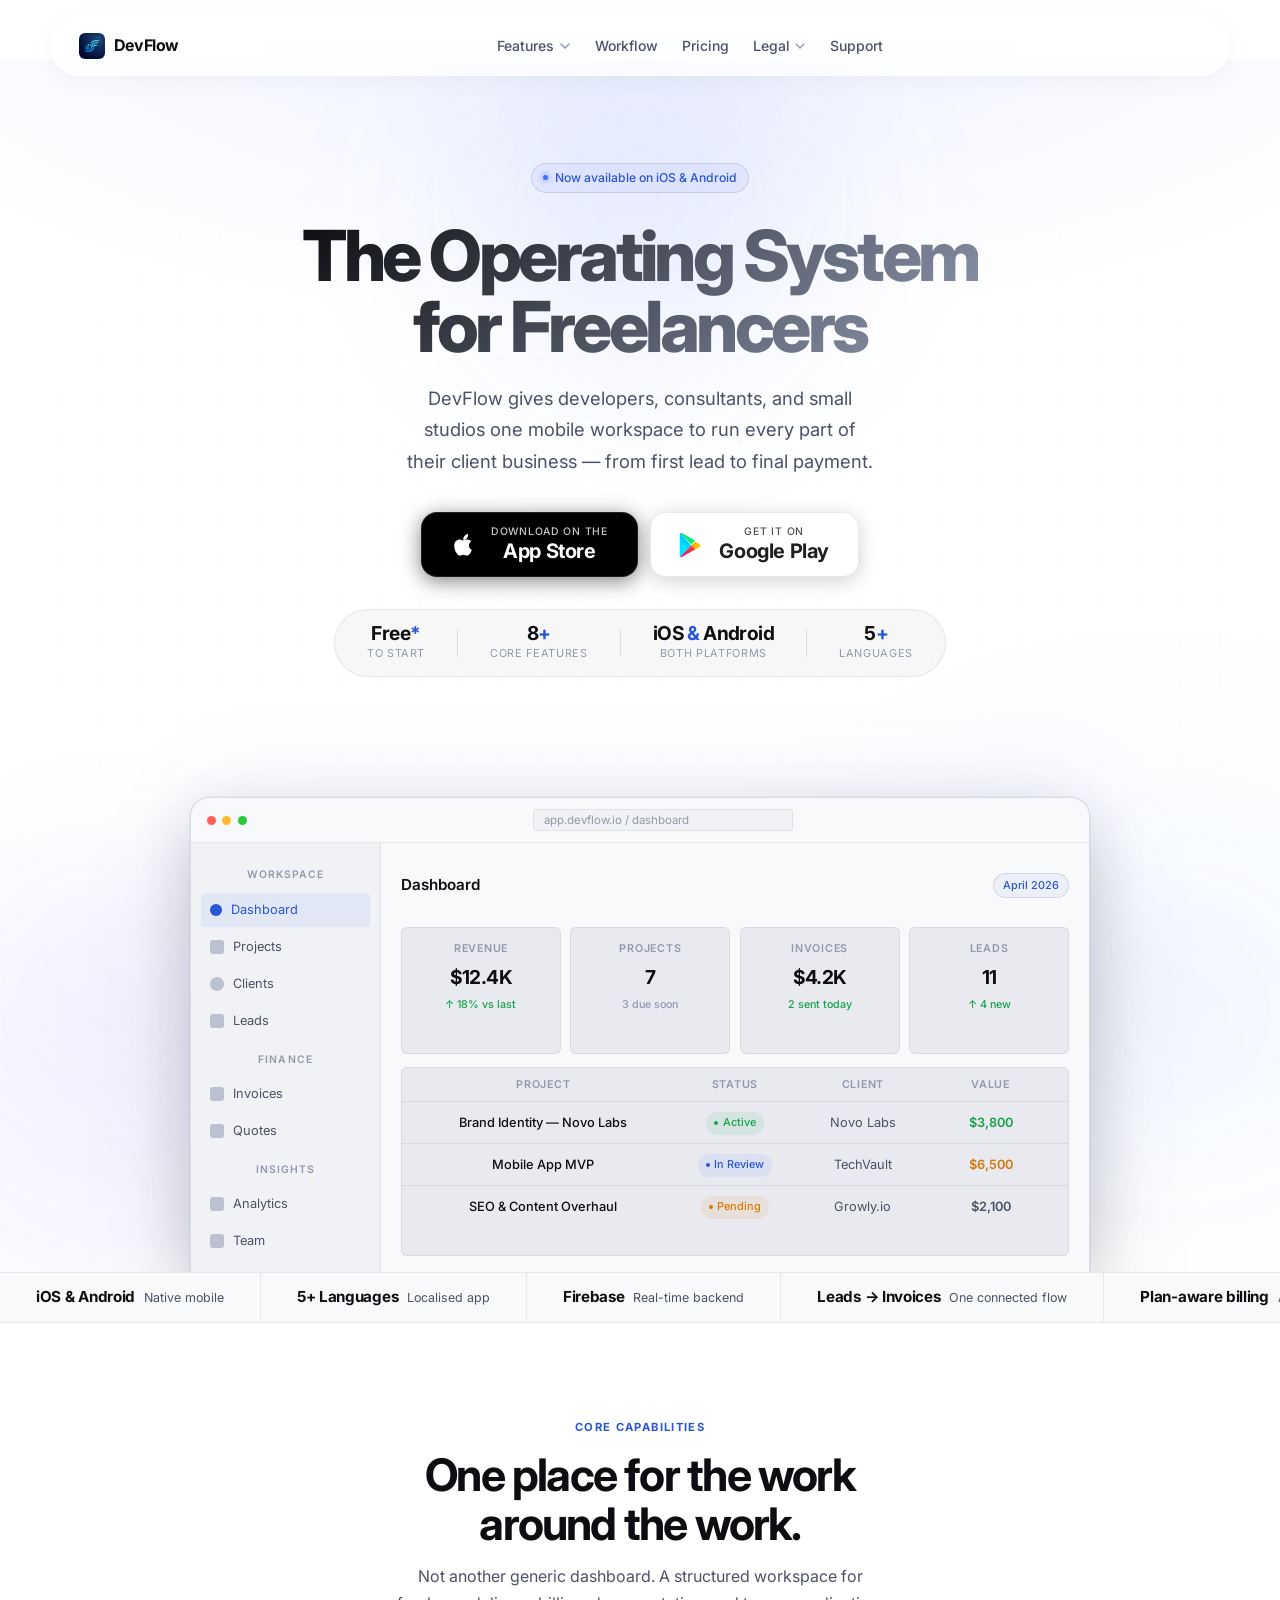
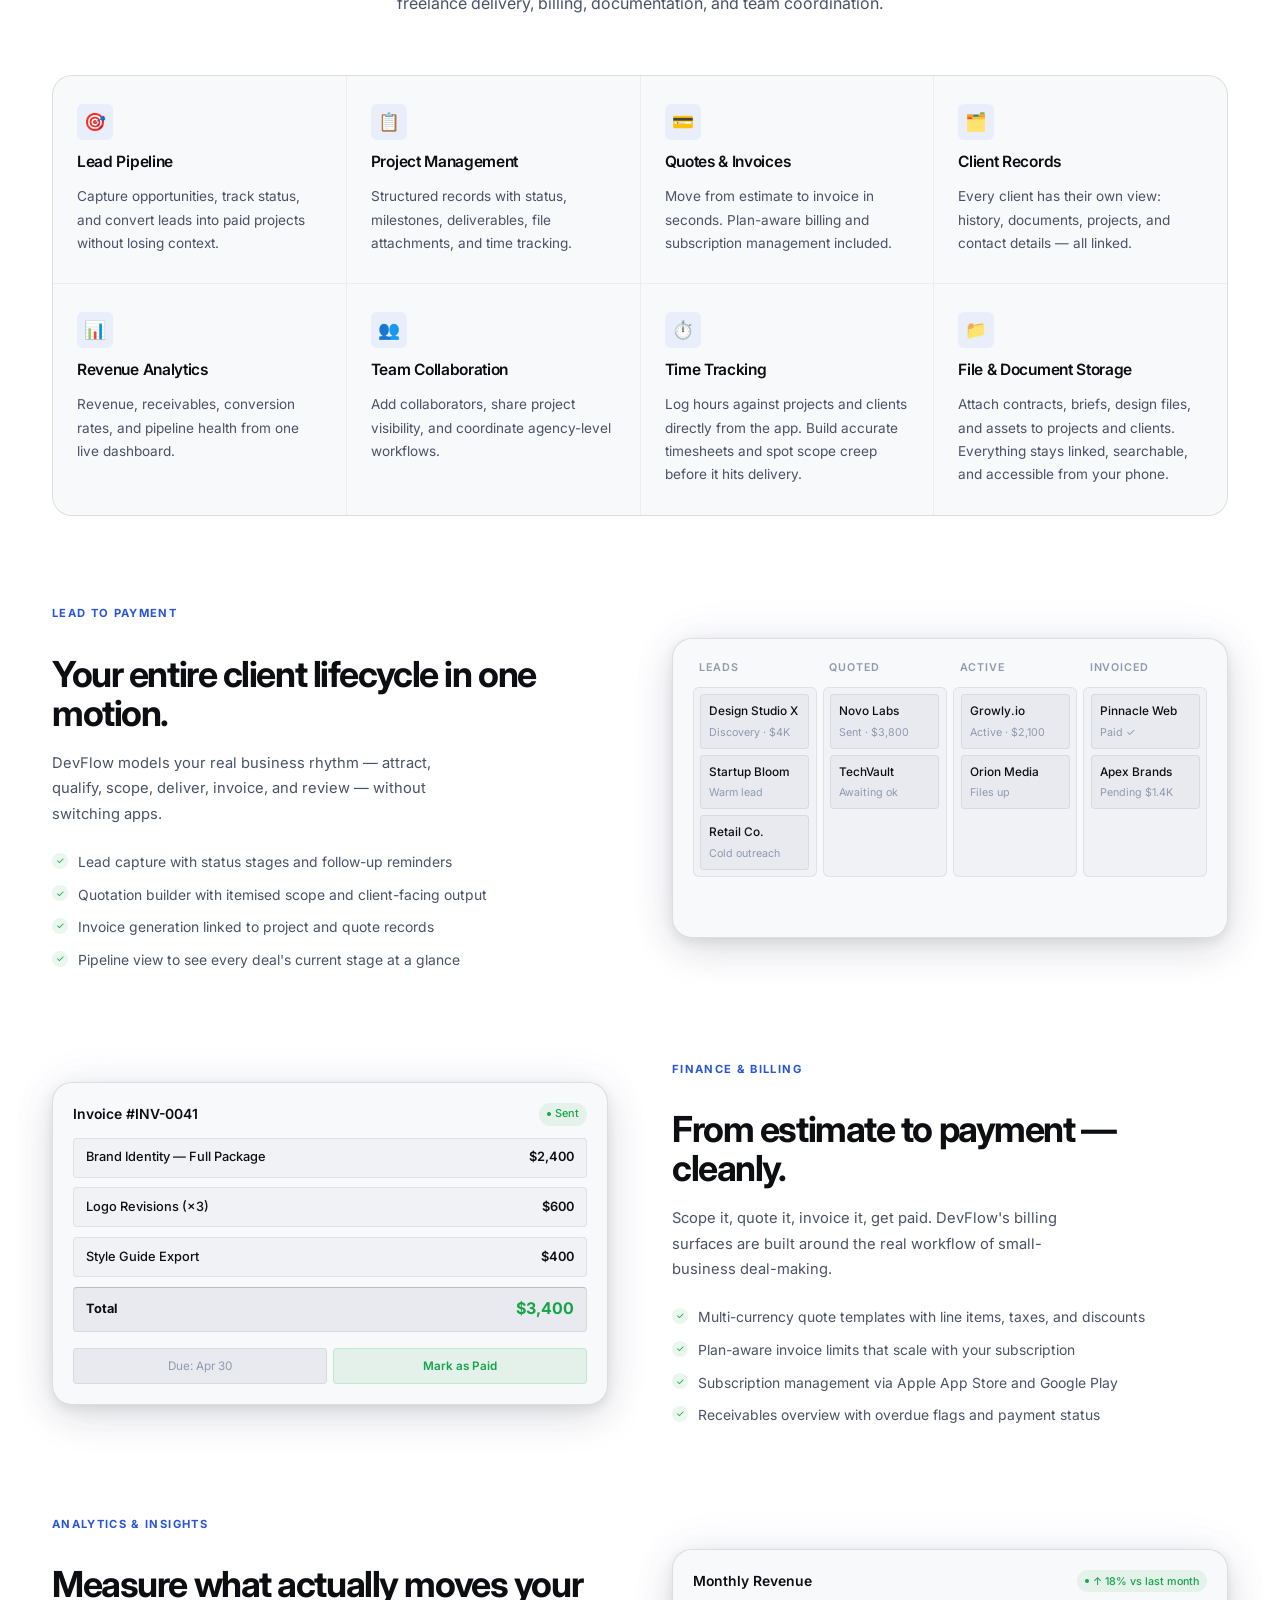
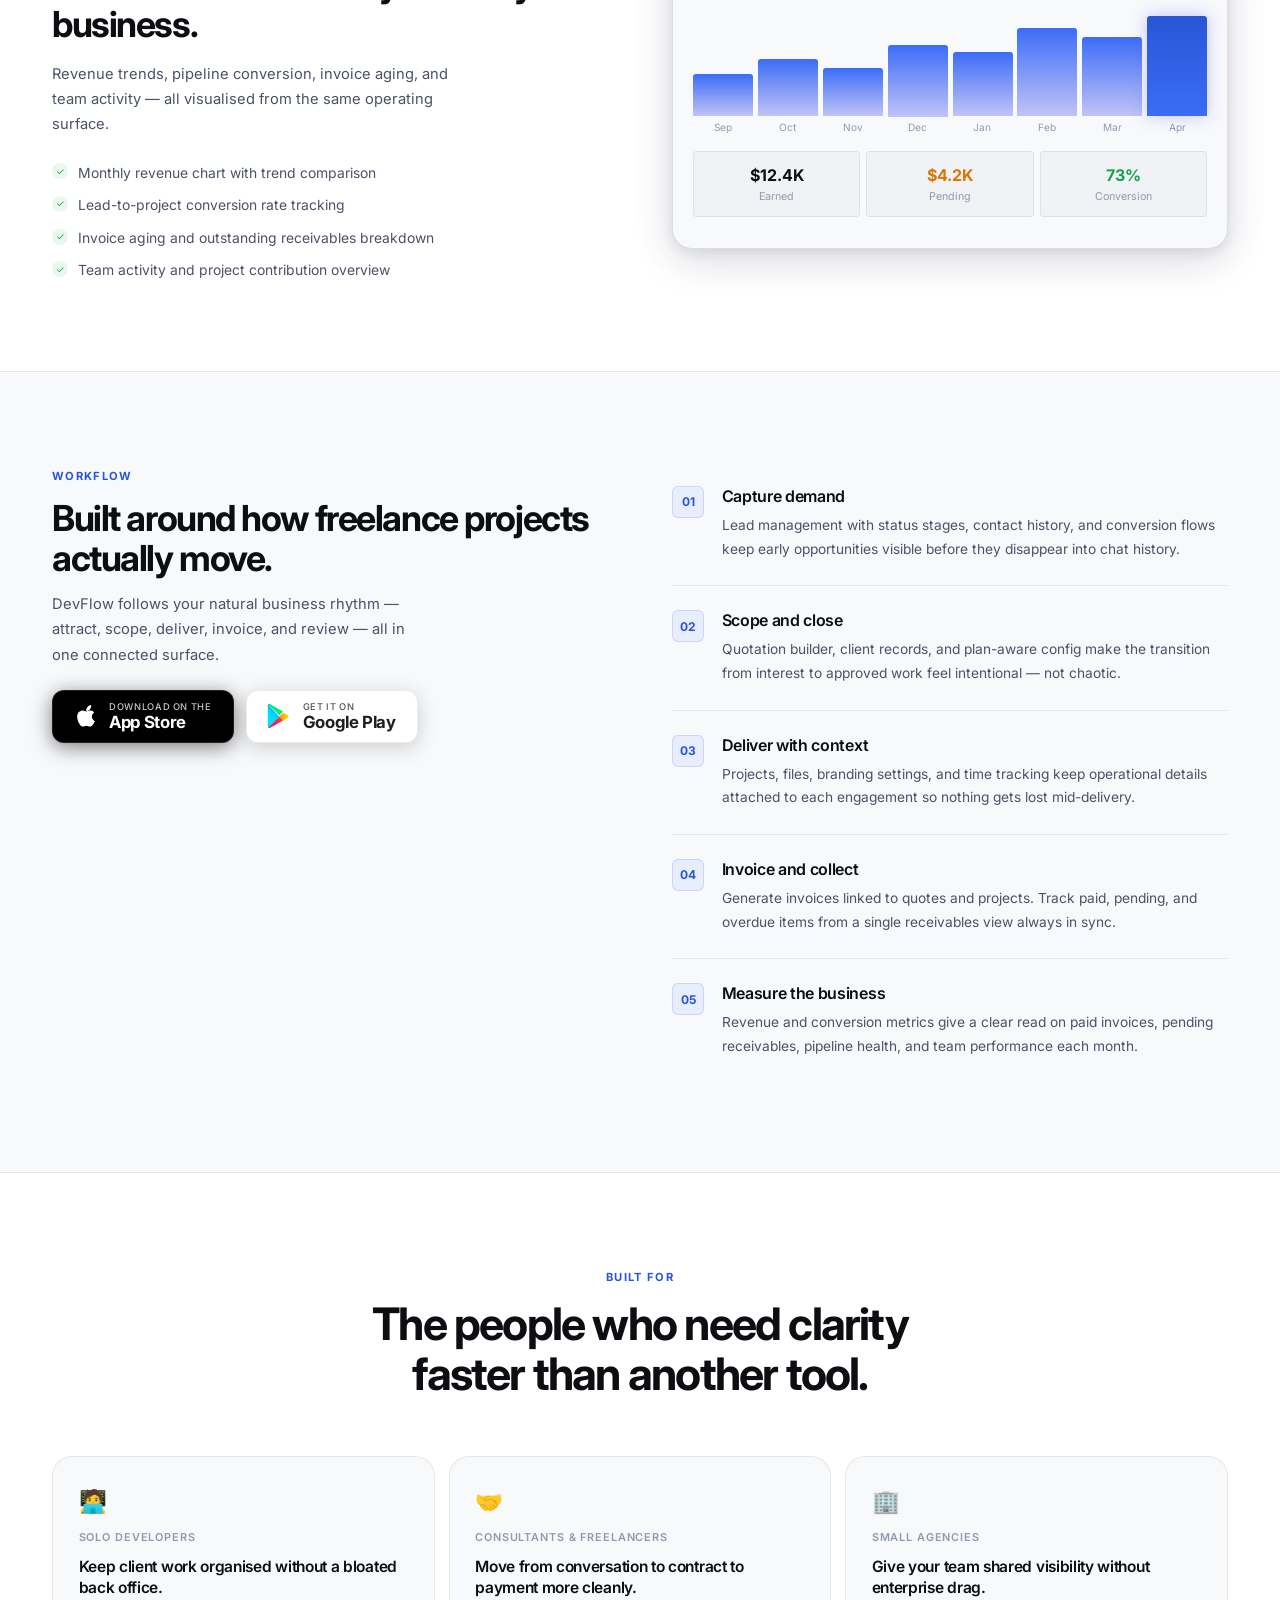
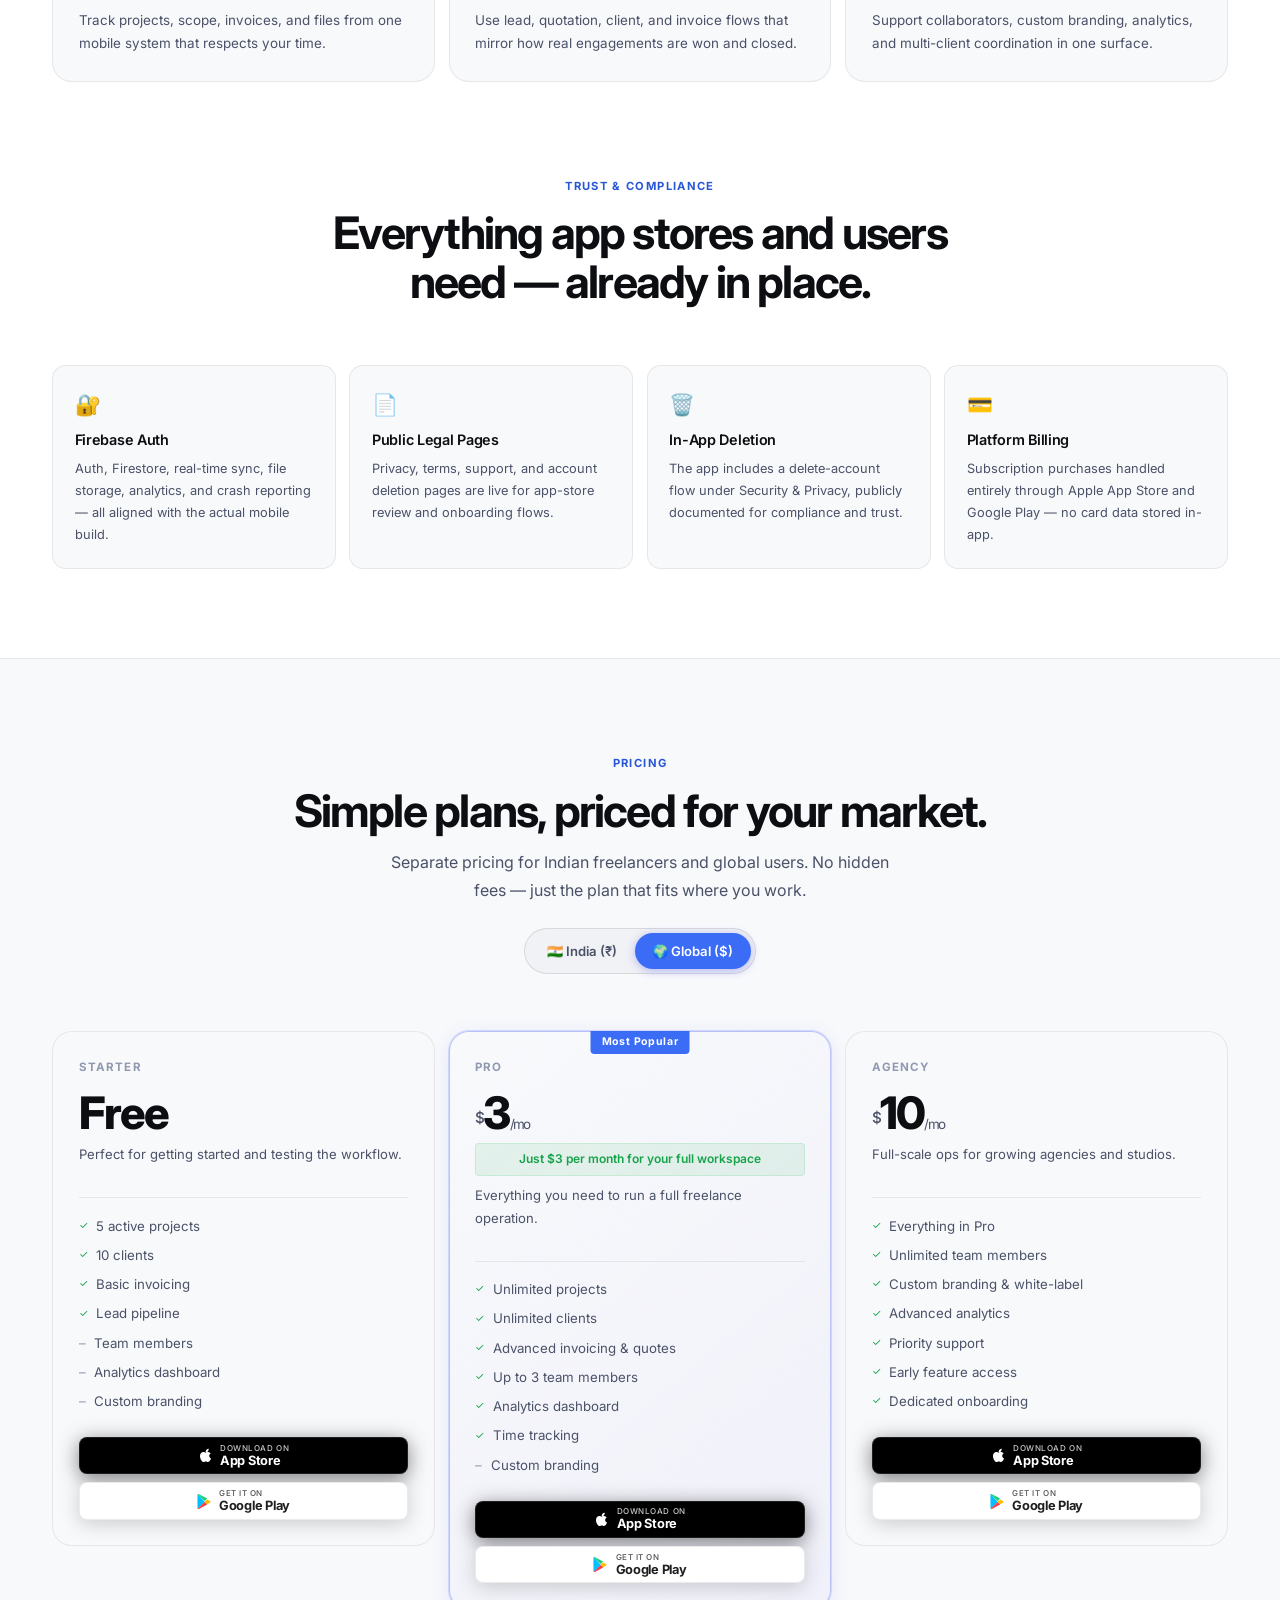
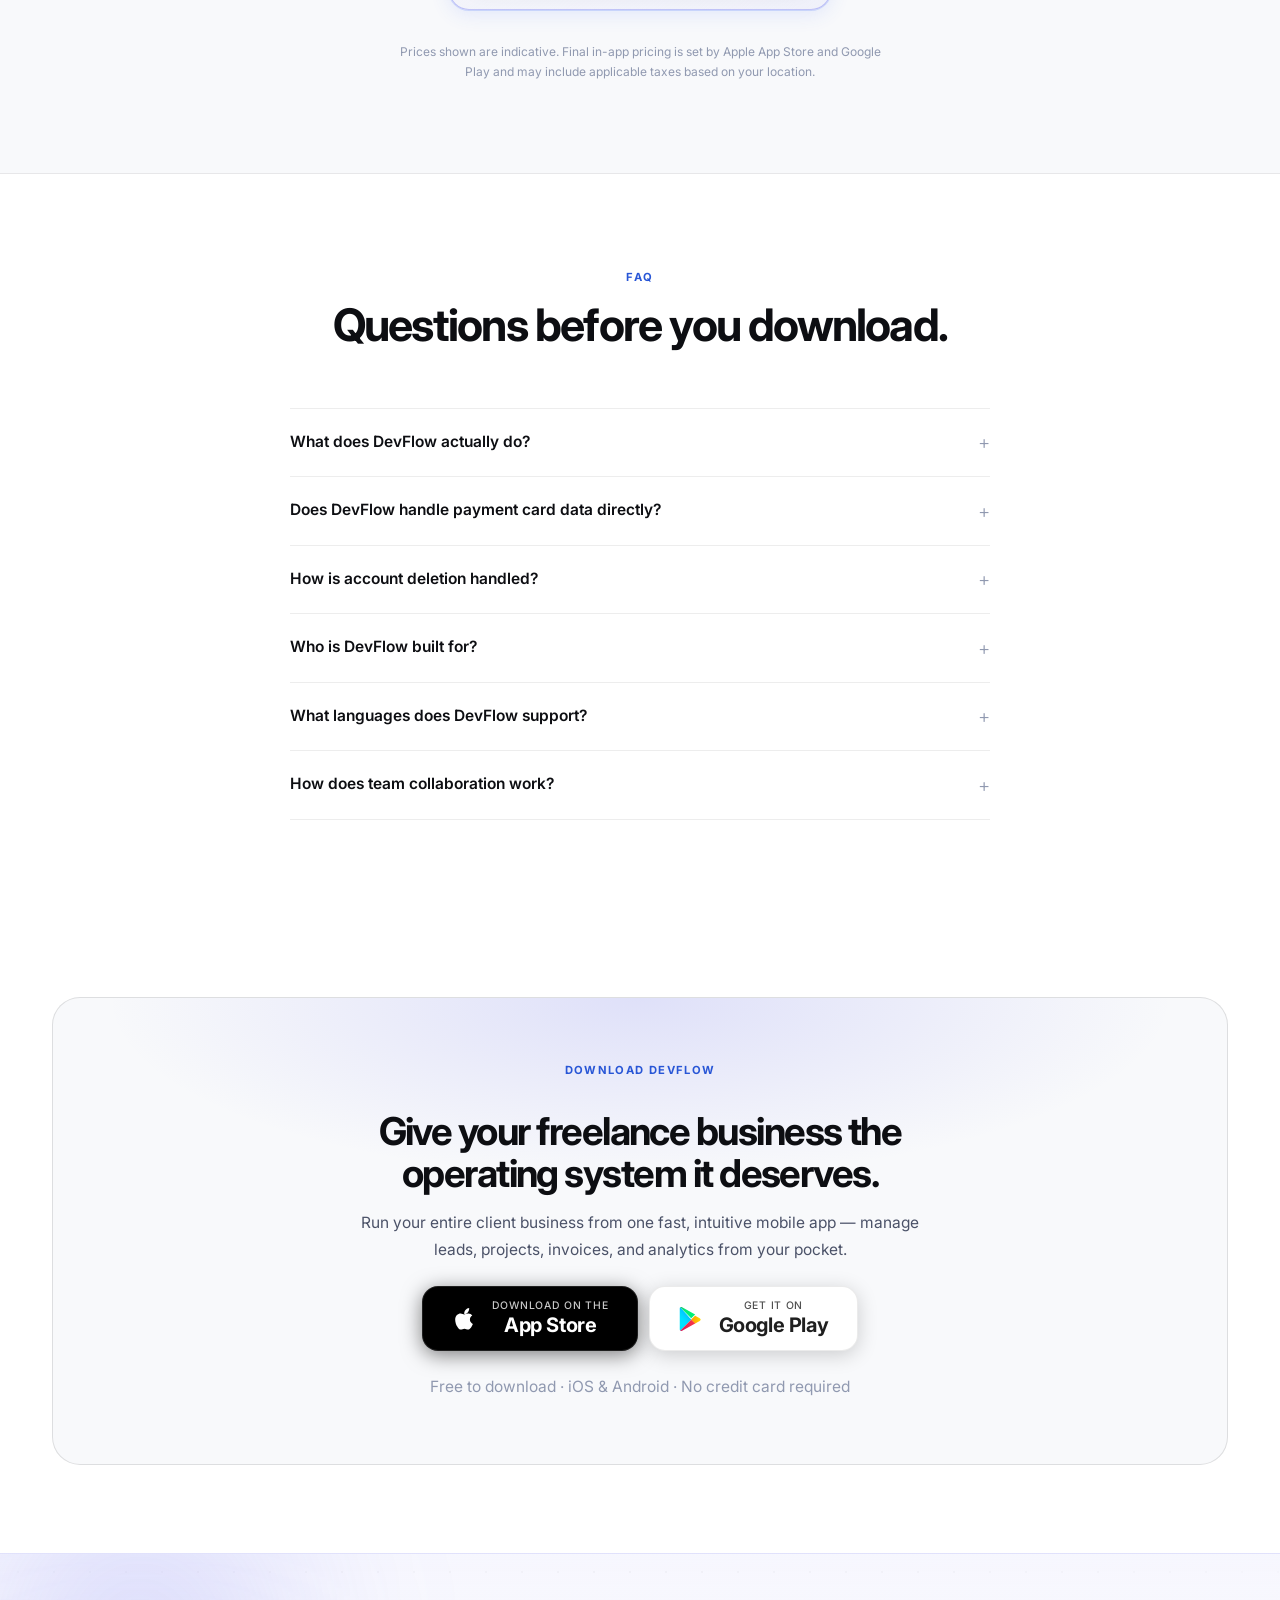
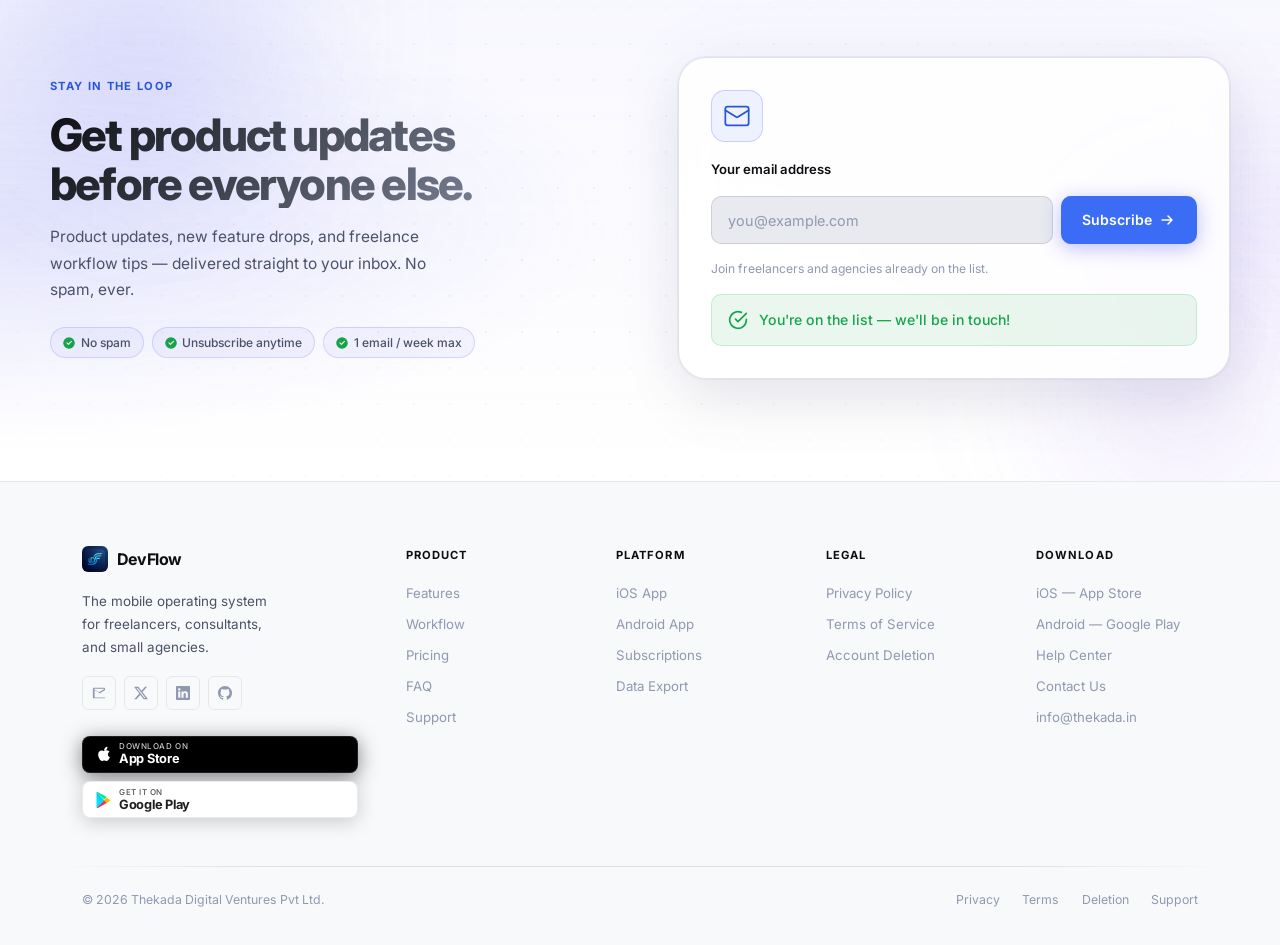
==== commit 627946aa: "chore: push beta to production, disable zoom, enforce smooth scroll - Removed all 'Request Beta Acce" ====
--- a/index.html
+++ b/index.html
@@ -2,7 +2,7 @@
 <html lang="en">
   <head>
     <meta charset="UTF-8" />
-    <meta name="viewport" content="width=device-width, initial-scale=1.0, viewport-fit=cover" />
+    <meta name="viewport" content="width=device-width, initial-scale=1.0, maximum-scale=1.0, user-scalable=no, viewport-fit=cover" />
     <meta name="theme-color" content="#ffffff" />
     <meta name="apple-mobile-web-app-capable" content="yes" />
     <meta name="apple-mobile-web-app-status-bar-style" content="default" />
@@ -785,7 +785,7 @@
         <div class="nl-copy reveal">
           <span class="eyebrow">Stay in the Loop</span>
           <h2 id="newsletter-heading">Get product updates<br>before everyone else.</h2>
-          <p>Early access announcements, feature drops, and freelance workflow tips — delivered straight to your inbox. No spam, ever.</p>
+          <p>Product updates, new feature drops, and freelance workflow tips — delivered straight to your inbox. No spam, ever.</p>
 
           <!-- Social proof chips -->
           <div class="nl-proof">
--- a/styles.css
+++ b/styles.css
@@ -201,29 +201,40 @@
 .announce-close:hover { color: var(--ink); background: rgba(255,255,255,0.06); }
 
 /* ═══════════════════════════════════════════════════════════════
-   HEADER / NAVBAR  — Plane.so exact feel
+   HEADER / NAVBAR  — Floating Liquid Glass
    ════════════════════════════════════════════════════════════ */
 .site-header {
   position: sticky;
-  top: 0;
+  top: 1rem;
   z-index: 50;
   height: var(--header-h);
-  display: flex;
-  align-items: center;
-  padding-inline: clamp(1rem, 3vw, 2rem);
-  border-bottom: 1px solid var(--border);
-  background: rgba(255,255,255,0.92);
-  backdrop-filter: blur(20px) saturate(180%);
-  -webkit-backdrop-filter: blur(20px) saturate(180%);
-  transition: box-shadow 200ms, background 200ms;
-}
+  width: calc(100% - 2rem);
+  max-width: var(--max-w);
+  margin-inline: auto;
+  border-radius: var(--radius-full);
+  display: flex;
+  align-items: center;
+  padding-inline: clamp(1.25rem, 3vw, 1.75rem);
+  border: 1px solid rgba(255, 255, 255, 0.6);
+  background: rgba(255, 255, 255, 0.65);
+  backdrop-filter: blur(24px) saturate(200%);
+  -webkit-backdrop-filter: blur(24px) saturate(200%);
+  box-shadow: 
+    0 4px 24px rgba(0, 0, 0, 0.04),
+    inset 0 1px 0 rgba(255, 255, 255, 0.8);
+  transition: box-shadow 300ms, background 300ms, border-color 300ms;
+}
+
 .site-header.scrolled {
-  background: rgba(255,255,255,0.98);
-  box-shadow: 0 1px 0 var(--border), 0 4px 16px rgba(0,0,0,0.06);
+  background: rgba(255, 255, 255, 0.85);
+  border-color: rgba(0, 0, 0, 0.06);
+  box-shadow: 
+    0 8px 32px rgba(0, 0, 0, 0.08),
+    inset 0 1px 0 rgba(255, 255, 255, 1);
 }
 
 /* no banner pages */
-body:not(.has-banner) .site-header { top: 0; }
+body:not(.has-banner) .site-header { top: 1rem; }
 
 .header-inner {
   display: flex;
@@ -231,8 +242,6 @@
   justify-content: space-between;
   gap: 1rem;
   width: 100%;
-  max-width: var(--max-w);
-  margin-inline: auto;
 }
 
 /* ── Brand ───────────────────────────────────────────────────── */
@@ -284,9 +293,9 @@
 .nav-link:hover,
 .nav-link.is-current {
   color: var(--ink);
-  background: rgba(255,255,255,0.04);
-}
-.nav-link.is-current { color: var(--white); }
+  background: rgba(0, 0, 0, 0.04);
+}
+.nav-link.is-current { color: var(--accent); }
 
 /* chevron on dropdown triggers */
 .nav-chevron {
@@ -356,8 +365,8 @@
   transition: background 140ms, color 140ms;
 }
 .dropdown-link:hover {
-  background: rgba(255,255,255,0.05);
-  color: var(--ink);
+  background: rgba(0, 0, 0, 0.04);
+  color: var(--accent);
 }
 .dropdown-icon {
   width: 28px;
@@ -414,7 +423,7 @@
 .nav-toggle:hover {
   color: var(--ink);
   border-color: var(--border-hi);
-  background: rgba(255,255,255,0.04);
+  background: rgba(0, 0, 0, 0.04);
 }
 
 /* Mobile nav fullscreen overlay */
@@ -447,7 +456,7 @@
   transition: color 140ms;
 }
 .mobile-nav-links a:hover,
-.mobile-nav-links a.is-current { color: var(--white); }
+.mobile-nav-links a.is-current { color: var(--ink); }
 .mobile-nav-links a:last-child { border-bottom: none; }
 .mobile-nav-actions {
   display: grid;
@@ -518,7 +527,7 @@
   color: var(--ink-muted);
 }
 .btn-ghost:hover {
-  background: rgba(255,255,255,0.04);
+  background: rgba(0, 0, 0, 0.04);
   border-color: var(--border-hi);
   color: var(--ink);
 }
@@ -719,7 +728,7 @@
   margin-bottom: 1.3rem;
   text-wrap: balance;
   /* Gradient text for first line */
-  background: linear-gradient(135deg, #fff 0%, rgba(255,255,255,0.75) 100%);
+  background: linear-gradient(135deg, var(--ink) 0%, var(--ink-faint) 100%);
   -webkit-background-clip: text;
   -webkit-text-fill-color: transparent;
   background-clip: text;
@@ -749,7 +758,7 @@
   gap: 2rem;
   margin-bottom: 3rem;
   padding: 0.85rem 2rem;
-  background: rgba(255,255,255,0.03);
+  background: rgba(0,0,0,0.03);
   border: 1px solid var(--border);
   border-radius: var(--radius-full);
   backdrop-filter: blur(8px);
@@ -795,14 +804,14 @@
   width: 100%;
   max-width: 920px;
   border-radius: var(--radius-xl) var(--radius-xl) 0 0;
-  border: 1px solid rgba(255,255,255,0.08);
+  border: 1px solid var(--border-med);
   border-bottom: none;
   background: var(--bg-raised);
   box-shadow:
     var(--shadow-xl),
-    0 0 0 1px rgba(91,95,238,0.15),
-    0 -20px 100px rgba(91,95,238,0.18),
-    0 40px 120px rgba(0,0,0,0.6);
+    0 0 0 1px rgba(91,95,238,0.08),
+    0 -20px 100px rgba(91,95,238,0.06),
+    0 40px 120px rgba(0,0,0,0.1);
   overflow: hidden;
 }
 
@@ -867,7 +876,7 @@
   cursor: pointer;
   transition: background 120ms, color 120ms;
 }
-.sidebar-item:hover { background: rgba(255,255,255,0.04); color: var(--ink); }
+.sidebar-item:hover { background: rgba(0,0,0,0.04); color: var(--ink); }
 .sidebar-item.active { background: var(--accent-soft); color: var(--accent-hi); }
 .sidebar-icon {
   width: 14px; height: 14px;
@@ -923,7 +932,7 @@
   transition: background 120ms;
 }
 .table-row:last-child { border-bottom: none; }
-.table-row:hover { background: rgba(255,255,255,0.02); }
+.table-row:hover { background: rgba(0,0,0,0.02); }
 .table-name { color: var(--ink); font-weight: 500; font-size: 0.8rem; }
 .status-pill {
   display: inline-flex; align-items: center; gap: 0.28rem;
@@ -1202,7 +1211,7 @@
   font-size: clamp(2.2rem, 3.5vw, 2.8rem);
   font-weight: 800;
   letter-spacing: -0.04em;
-  color: var(--white);
+  color: var(--ink);
   line-height: 1;
 }
 .tier-price sub   { font-size: 0.95rem; font-weight: 500; color: var(--ink-muted); vertical-align: middle; }
@@ -1284,7 +1293,7 @@
   box-shadow: 0 2px 10px rgba(91,95,238,0.4);
 }
 .pricing-toggle-btn:not(.active):hover {
-  background: rgba(255,255,255,0.05);
+  background: rgba(0, 0, 0, 0.04);
   color: var(--ink);
 }
 
@@ -1405,7 +1414,7 @@
 .nl-grid-bg {
   position: absolute;
   inset: 0;
-  background-image: radial-gradient(circle, rgba(255,255,255,0.035) 1px, transparent 1px);
+  background-image: radial-gradient(circle, rgba(0,0,0,0.045) 1px, transparent 1px);
   background-size: 36px 36px;
   mask-image: radial-gradient(ellipse 90% 80% at 50% 50%, black 30%, transparent 100%);
   pointer-events: none;
@@ -1431,7 +1440,7 @@
   font-weight: 800;
   letter-spacing: -0.04em;
   line-height: 1.08;
-  background: linear-gradient(135deg, #fff 0%, rgba(255,255,255,0.72) 100%);
+  background: linear-gradient(135deg, var(--ink) 0%, var(--ink-faint) 100%);
   -webkit-background-clip: text;
   -webkit-text-fill-color: transparent;
   background-clip: text;
@@ -1467,16 +1476,16 @@
 /* right: glassmorphism card */
 .nl-form-wrap { width: 100%; }
 .nl-card {
-  background: rgba(22, 24, 31, 0.8);
-  backdrop-filter: blur(24px) saturate(160%);
-  -webkit-backdrop-filter: blur(24px) saturate(160%);
-  border: 1px solid rgba(255,255,255,0.1);
+  background: rgba(255, 255, 255, 0.82);
+  backdrop-filter: blur(24px) saturate(180%);
+  -webkit-backdrop-filter: blur(24px) saturate(180%);
+  border: 1px solid var(--border-med);
   border-radius: var(--radius-2xl);
   padding: 2rem;
   box-shadow:
-    0 0 0 1px rgba(91,95,238,0.12),
-    0 24px 60px rgba(0,0,0,0.45),
-    0 0 80px rgba(91,95,238,0.08);
+    0 0 0 1px rgba(91,95,238,0.08),
+    0 24px 60px rgba(0,0,0,0.08),
+    0 0 80px rgba(91,95,238,0.05);
   display: grid;
   gap: 1rem;
 }
@@ -2049,7 +2058,7 @@
     margin-inline: auto;
   }
   .hero-stat-divider { display: none; }
-  .hero-stat { background: rgba(255,255,255,0.03); border-radius: var(--radius-sm); padding: 0.65rem; }
+  .hero-stat { background: rgba(0,0,0,0.03); border-radius: var(--radius-sm); padding: 0.65rem; }
   .hero-stat-val { font-size: 0.95rem; }
 
   /* Hero visual: slimmer */
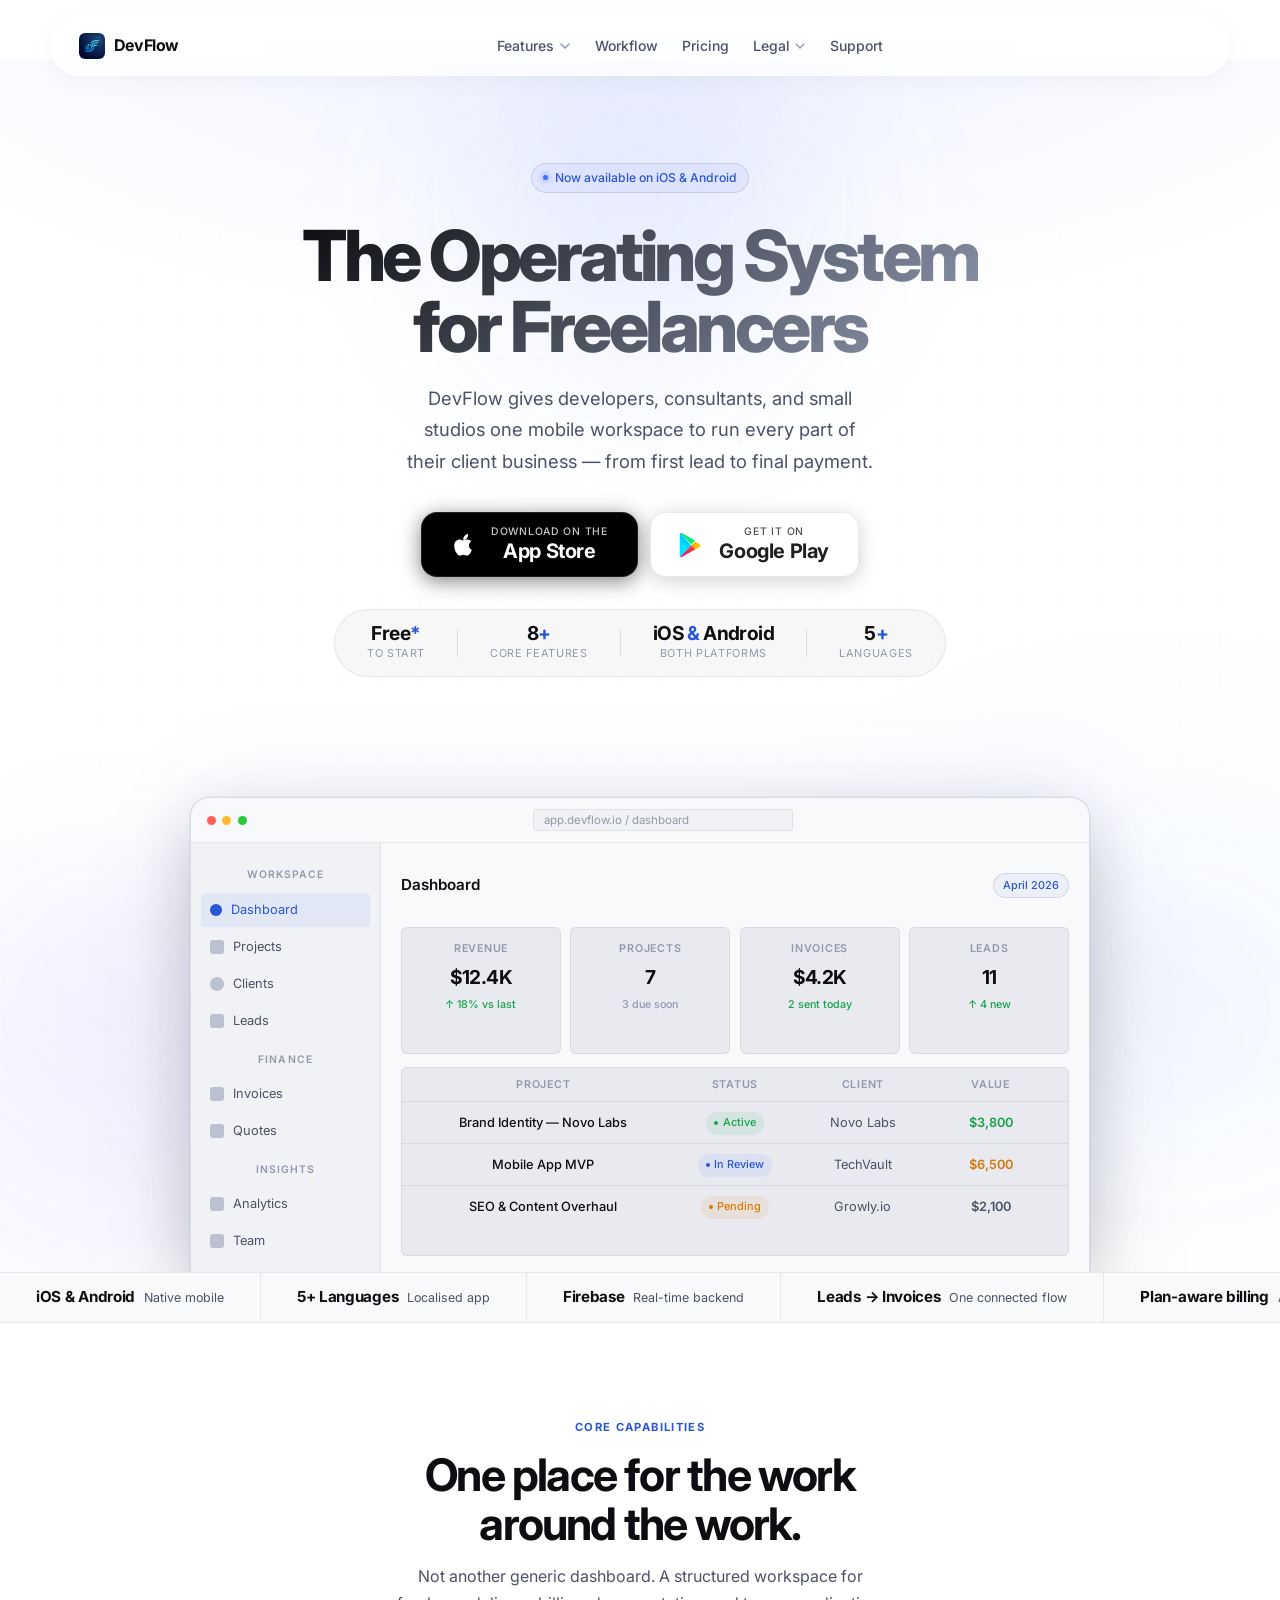
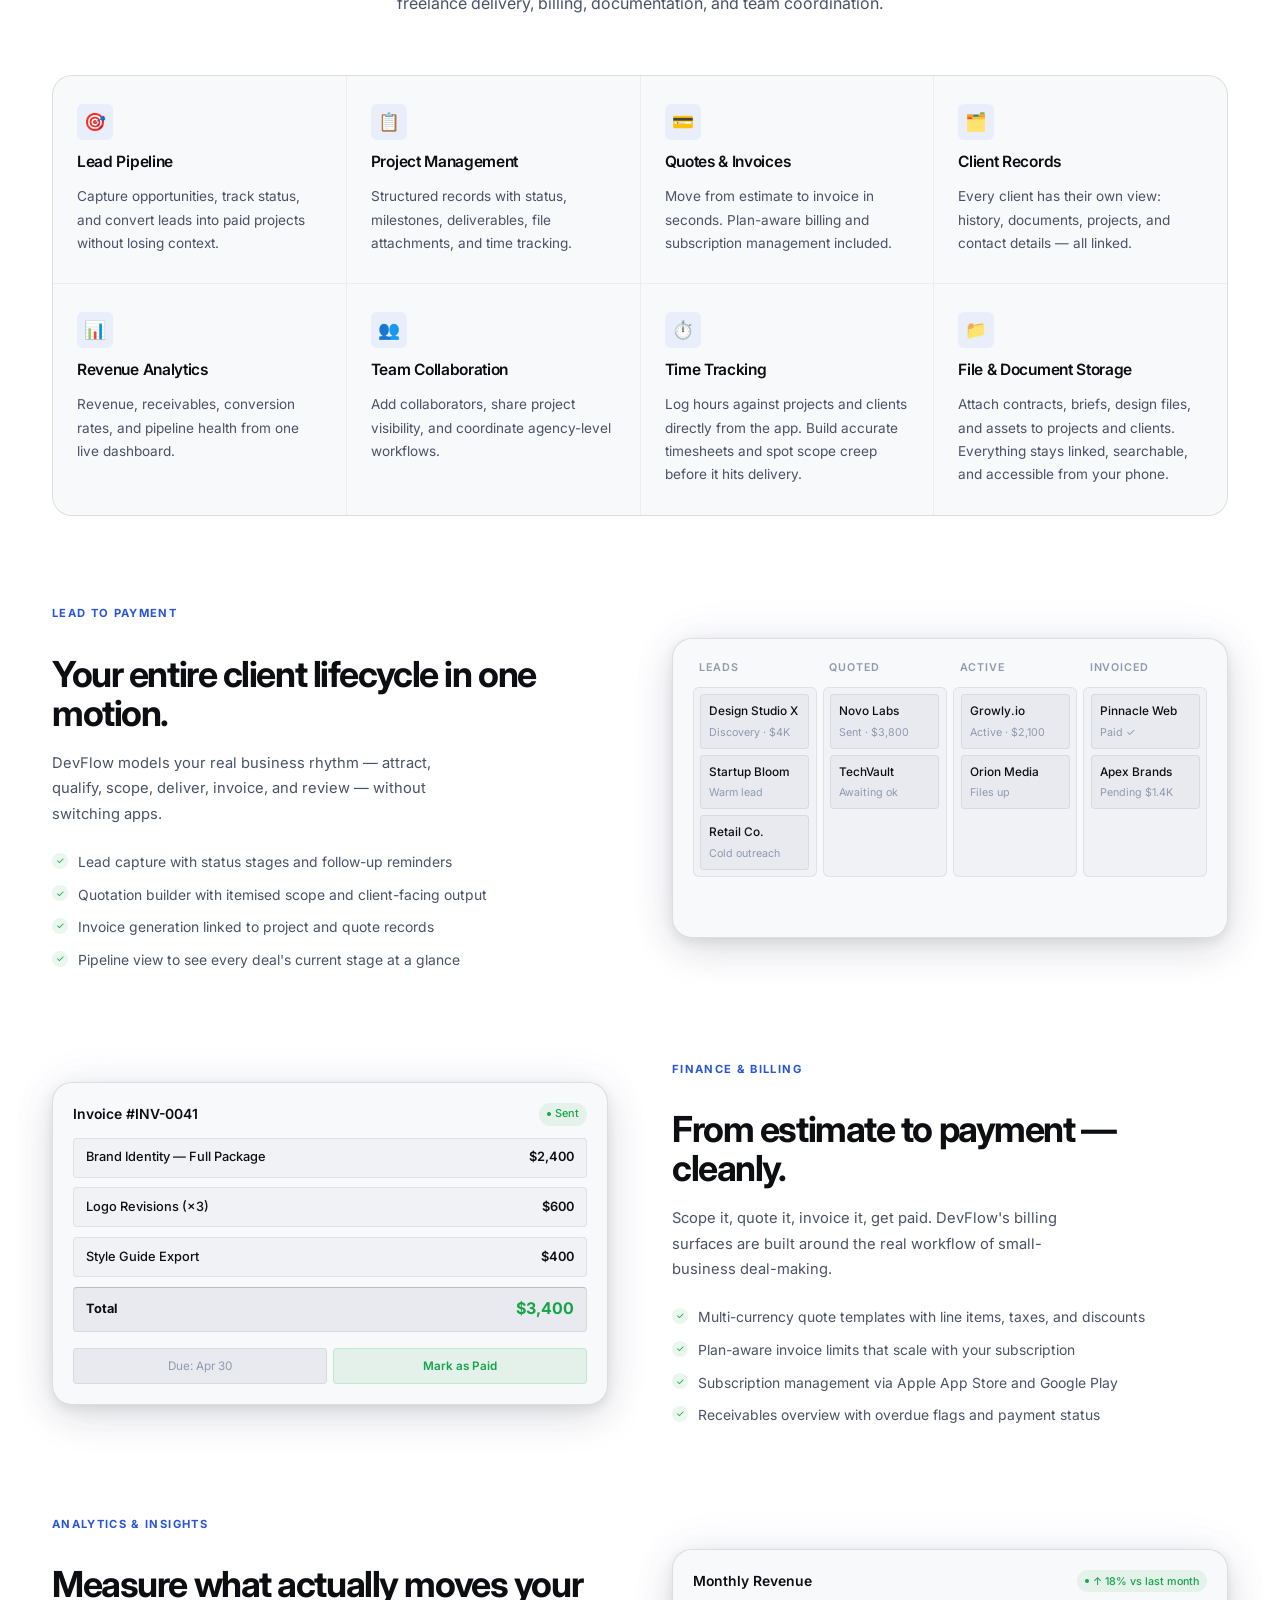
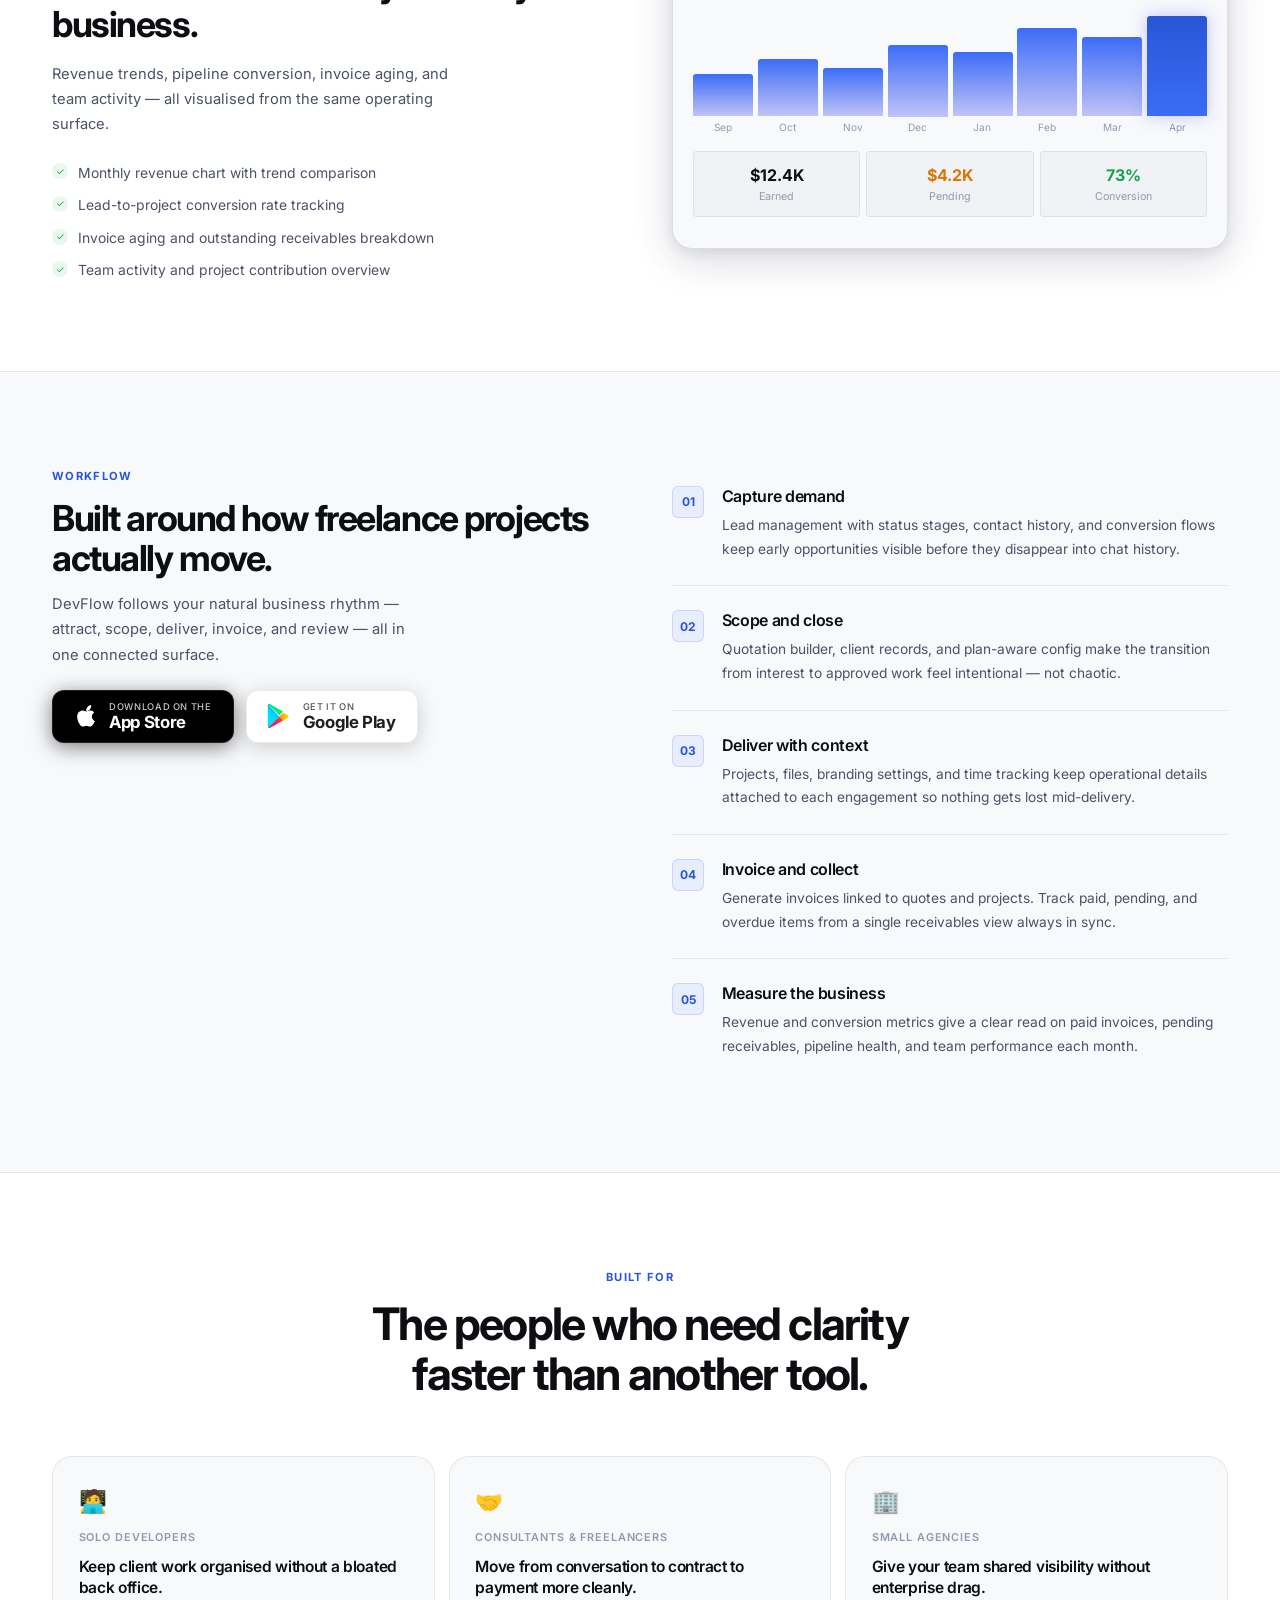
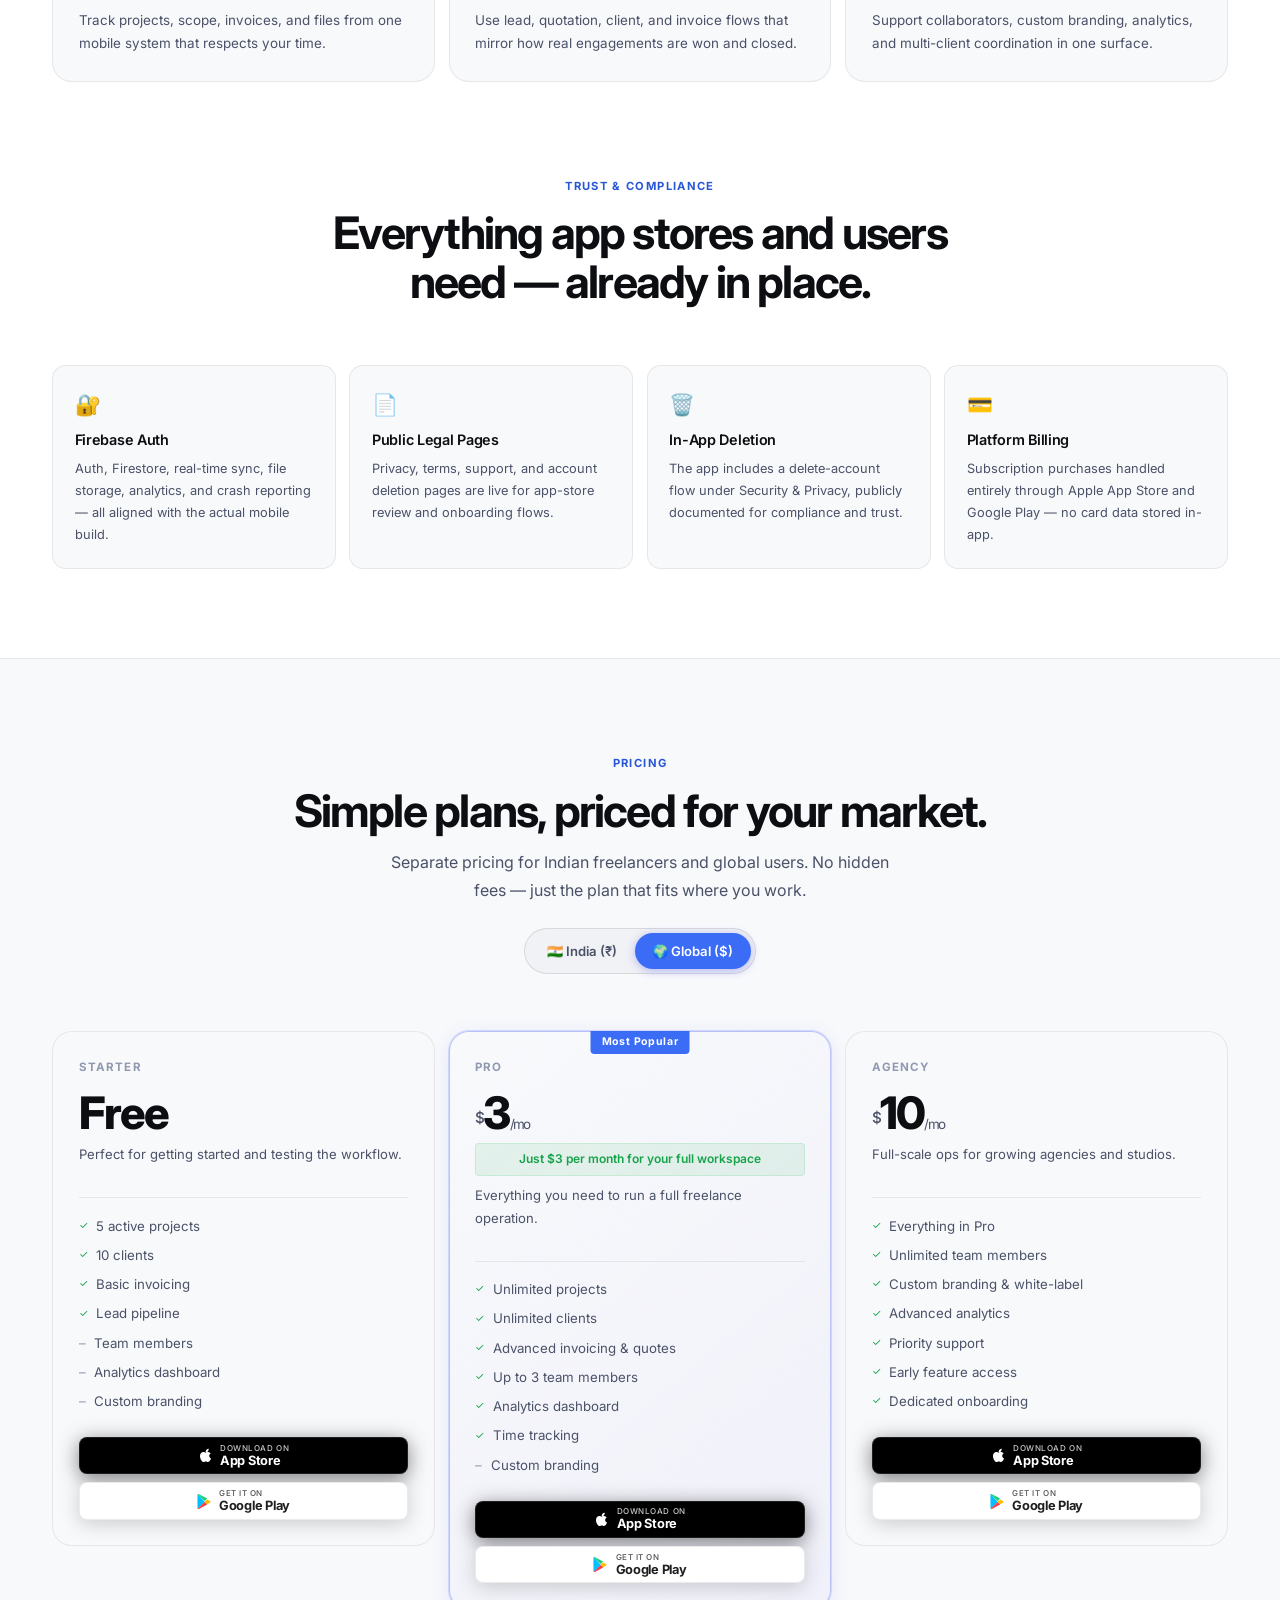
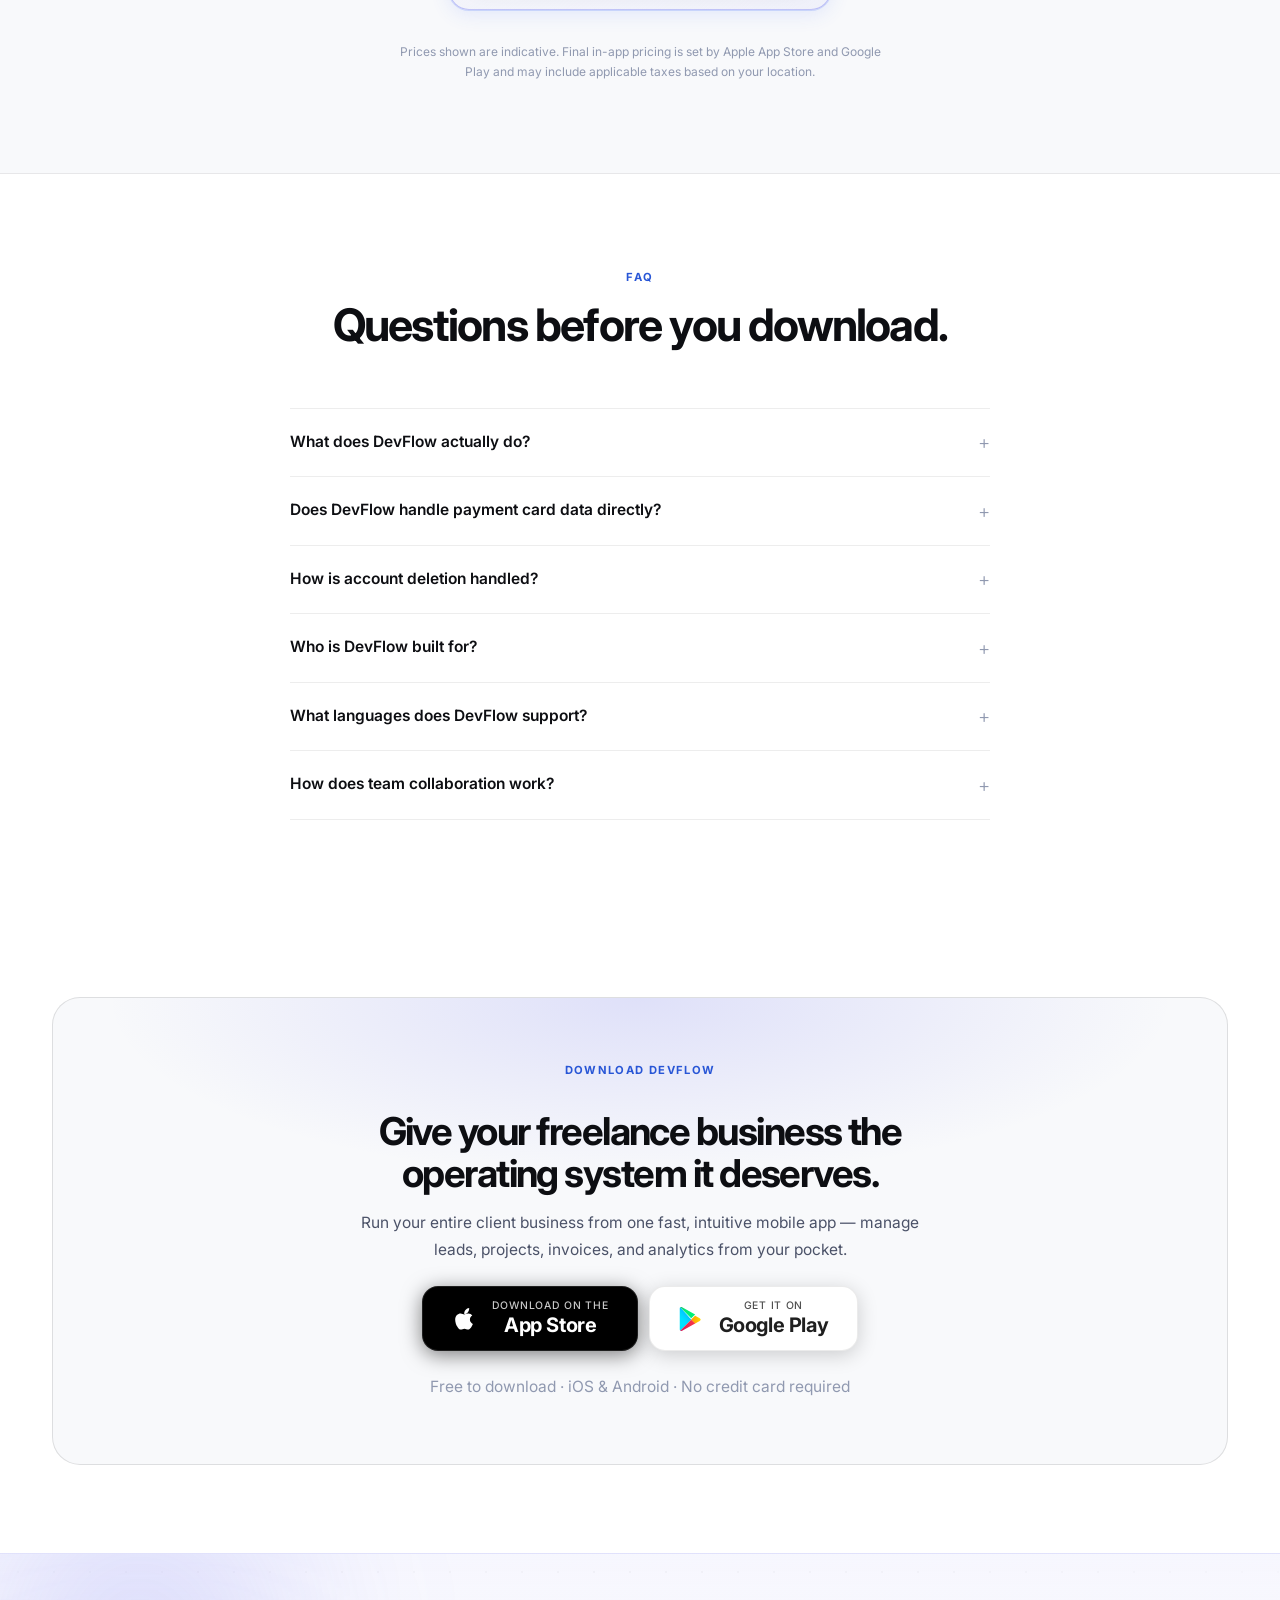
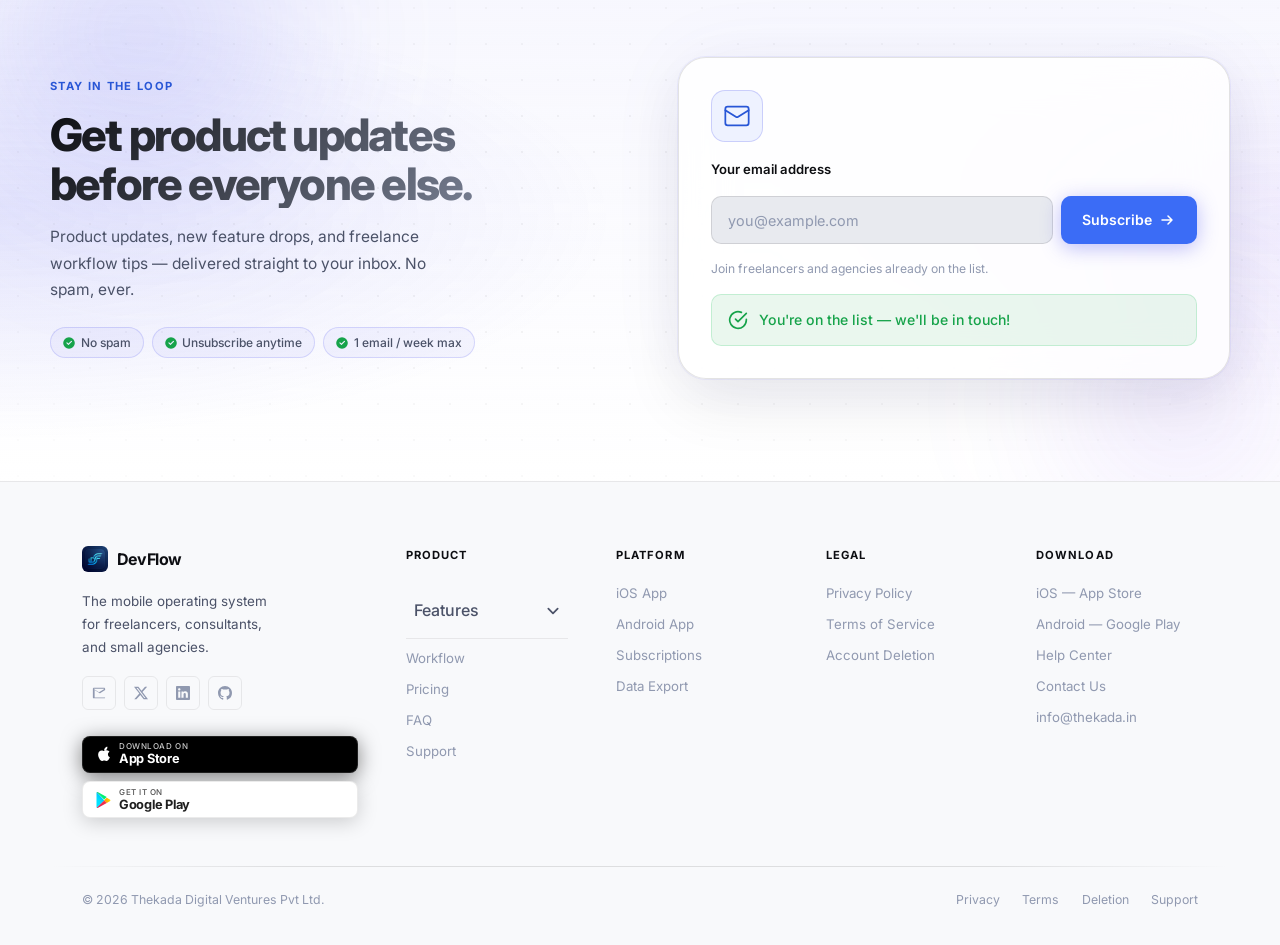
==== commit 6c84e6a1: "feat: upgrade desktop and mobile header navigation - Partitioned the crowded 'Features' desktop drop" ====
--- a/index.html
+++ b/index.html
@@ -45,58 +45,62 @@
                 <path d="M2 4l4 4 4-4" stroke="currentColor" stroke-width="1.5" stroke-linecap="round" stroke-linejoin="round"/>
               </svg>
             </span>
-            <div class="nav-dropdown" role="menu">
-              <a class="dropdown-link" href="./index.html#features" role="menuitem">
-                <span class="dropdown-icon">🎯</span>
-                <span class="dropdown-text">
-                  <strong>Lead Pipeline</strong>
-                  <span>Capture, track, and convert leads</span>
-                </span>
-              </a>
-              <a class="dropdown-link" href="./index.html#features" role="menuitem">
-                <span class="dropdown-icon">📋</span>
-                <span class="dropdown-text">
-                  <strong>Project Management</strong>
-                  <span>Track work from start to delivery</span>
-                </span>
-              </a>
-              <a class="dropdown-link" href="./index.html#features" role="menuitem">
-                <span class="dropdown-icon">💳</span>
-                <span class="dropdown-text">
-                  <strong>Invoicing &amp; Quotes</strong>
-                  <span>Estimate, invoice, and get paid</span>
-                </span>
-              </a>
-              <div class="dropdown-divider"></div>
-              <a class="dropdown-link" href="./index.html#features" role="menuitem">
-                <span class="dropdown-icon">📊</span>
-                <span class="dropdown-text">
-                  <strong>Analytics</strong>
-                  <span>Revenue, conversion, and pipeline</span>
-                </span>
-              </a>
-              <a class="dropdown-link" href="./index.html#features" role="menuitem">
-                <span class="dropdown-icon">👥</span>
-                <span class="dropdown-text">
-                  <strong>Team Collaboration</strong>
-                  <span>Shared visibility for agencies</span>
-                </span>
-              </a>
-              <div class="dropdown-divider"></div>
-              <a class="dropdown-link" href="./index.html#features" role="menuitem">
-                <span class="dropdown-icon">⏱️</span>
-                <span class="dropdown-text">
-                  <strong>Time Tracking</strong>
-                  <span>Log hours, build timesheets</span>
-                </span>
-              </a>
-              <a class="dropdown-link" href="./index.html#features" role="menuitem">
-                <span class="dropdown-icon">📁</span>
-                <span class="dropdown-text">
-                  <strong>File &amp; Document Storage</strong>
-                  <span>Contracts and assets, all linked</span>
-                </span>
-              </a>
+                        <div class="nav-dropdown mega-menu" role="menu">
+              <div class="mega-dropdown-col">
+                <span class="mega-dropdown-title">CRM &amp; Sales</span>
+                <a class="dropdown-link" href="./index.html#features" role="menuitem">
+                  <span class="dropdown-icon">🎯</span>
+                  <span class="dropdown-text">
+                    <strong>Lead Pipeline</strong>
+                    <span>Capture, track, convert leads</span>
+                  </span>
+                </a>
+                <a class="dropdown-link" href="./index.html#features" role="menuitem">
+                  <span class="dropdown-icon">💳</span>
+                  <span class="dropdown-text">
+                    <strong>Invoicing &amp; Quotes</strong>
+                    <span>Estimate, invoice, get paid</span>
+                  </span>
+                </a>
+                <a class="dropdown-link" href="./index.html#features" role="menuitem">
+                  <span class="dropdown-icon">📊</span>
+                  <span class="dropdown-text">
+                    <strong>Analytics</strong>
+                    <span>Revenue, conversion, pipeline</span>
+                  </span>
+                </a>
+              </div>
+              <div class="mega-dropdown-col">
+                <span class="mega-dropdown-title">Operations &amp; Delivery</span>
+                <a class="dropdown-link" href="./index.html#features" role="menuitem">
+                  <span class="dropdown-icon">📋</span>
+                  <span class="dropdown-text">
+                    <strong>Project Management</strong>
+                    <span>Track work to delivery</span>
+                  </span>
+                </a>
+                <a class="dropdown-link" href="./index.html#features" role="menuitem">
+                  <span class="dropdown-icon">👥</span>
+                  <span class="dropdown-text">
+                    <strong>Team Collaboration</strong>
+                    <span>Shared visibility for agencies</span>
+                  </span>
+                </a>
+                <a class="dropdown-link" href="./index.html#features" role="menuitem">
+                  <span class="dropdown-icon">⏱️</span>
+                  <span class="dropdown-text">
+                    <strong>Time Tracking</strong>
+                    <span>Log hours, build timesheets</span>
+                  </span>
+                </a>
+                <a class="dropdown-link" href="./index.html#features" role="menuitem">
+                  <span class="dropdown-icon">📁</span>
+                  <span class="dropdown-text">
+                    <strong>File Storage</strong>
+                    <span>Contracts &amp; assets linked</span>
+                  </span>
+                </a>
+              </div>
             </div>
           </div>
 
@@ -165,12 +169,40 @@
     <!-- ── MOBILE NAV ─────────────────────────────────────────── -->
     <div class="mobile-nav-overlay" id="mobile-nav" aria-label="Mobile navigation">
       <div class="mobile-nav-links">
-        <a href="./index.html#features">Features</a>
+        
+        <details class="mobile-nav-details">
+          <summary class="mobile-nav-summary">
+            Features
+            <svg viewBox="0 0 12 12" fill="none" aria-hidden="true"><path d="M2 4l4 4 4-4" stroke="currentColor" stroke-width="1.5" stroke-linecap="round" stroke-linejoin="round"/></svg>
+          </summary>
+          <div class="mobile-nav-details-sub">
+            <span class="mobile-nav-group-title">CRM &amp; Sales</span>
+            <a href="./index.html#features">🎯 Lead Pipeline</a>
+            <a href="./index.html#features">💳 Invoicing &amp; Quotes</a>
+            <a href="./index.html#features">📊 Analytics</a>
+            
+            <span class="mobile-nav-group-title">Operations</span>
+            <a href="./index.html#features">📋 Project Management</a>
+            <a href="./index.html#features">👥 Team Collaboration</a>
+            <a href="./index.html#features">⏱️ Time Tracking</a>
+            <a href="./index.html#features">📁 File Storage</a>
+          </div>
+        </details>
+        <!-- Re-add core links -->
         <a href="./index.html#workflow">Workflow</a>
         <a href="./index.html#pricing">Pricing</a>
-        <a href="./privacy.html">Privacy</a>
-        <a href="./terms.html">Terms</a>
-        <a href="./account-deletion.html">Account Deletion</a>
+        
+        <details class="mobile-nav-details">
+          <summary class="mobile-nav-summary">
+            Legal
+            <svg viewBox="0 0 12 12" fill="none" aria-hidden="true"><path d="M2 4l4 4 4-4" stroke="currentColor" stroke-width="1.5" stroke-linecap="round" stroke-linejoin="round"/></svg>
+          </summary>
+          <div class="mobile-nav-details-sub">
+            <a href="./privacy.html">🔐 Privacy Policy</a>
+            <a href="./terms.html">📄 Terms of Service</a>
+            <a href="./account-deletion.html">🗑️ Account Deletion</a>
+          </div>
+        </details>
         <a href="./support.html">Support</a>
       </div>
       <div class="mobile-nav-actions">
@@ -903,7 +935,26 @@
         <!-- Product col -->
         <div class="footer-col">
           <p class="footer-col-title">Product</p>
-          <a href="./index.html#features">Features</a>
+          
+        <details class="mobile-nav-details">
+          <summary class="mobile-nav-summary">
+            Features
+            <svg viewBox="0 0 12 12" fill="none" aria-hidden="true"><path d="M2 4l4 4 4-4" stroke="currentColor" stroke-width="1.5" stroke-linecap="round" stroke-linejoin="round"/></svg>
+          </summary>
+          <div class="mobile-nav-details-sub">
+            <span class="mobile-nav-group-title">CRM &amp; Sales</span>
+            <a href="./index.html#features">🎯 Lead Pipeline</a>
+            <a href="./index.html#features">💳 Invoicing &amp; Quotes</a>
+            <a href="./index.html#features">📊 Analytics</a>
+            
+            <span class="mobile-nav-group-title">Operations</span>
+            <a href="./index.html#features">📋 Project Management</a>
+            <a href="./index.html#features">👥 Team Collaboration</a>
+            <a href="./index.html#features">⏱️ Time Tracking</a>
+            <a href="./index.html#features">📁 File Storage</a>
+          </div>
+        </details>
+        <!-- Re-add core links -->
           <a href="./index.html#workflow">Workflow</a>
           <a href="./index.html#pricing">Pricing</a>
           <a href="./index.html#faq">FAQ</a>
--- a/styles.css
+++ b/styles.css
@@ -354,6 +354,28 @@
   rotate: 45deg;
 }
 
+/* Mega Menu Modifiers */
+.nav-dropdown.mega-menu {
+  display: flex;
+  flex-direction: row;
+  min-width: 580px;
+  gap: 1.5rem;
+  padding: 0.85rem 1rem;
+}
+.mega-dropdown-col {
+  flex: 1;
+  display: flex;
+  flex-direction: column;
+}
+.mega-dropdown-title {
+  font-size: 0.72rem;
+  font-weight: 700;
+  text-transform: uppercase;
+  letter-spacing: 0.08em;
+  color: var(--ink-faint);
+  margin: 0.3rem 0.5rem 0.6rem;
+}
+
 .dropdown-link {
   display: flex;
   align-items: flex-start;
@@ -444,9 +466,11 @@
   gap: 0;
   margin-bottom: 1.5rem;
 }
-.mobile-nav-links a {
-  display: flex;
-  align-items: center;
+.mobile-nav-links > a,
+.mobile-nav-summary {
+  display: flex;
+  align-items: center;
+  justify-content: space-between;
   gap: 0.6rem;
   padding: 0.9rem 0.5rem;
   border-bottom: 1px solid var(--border);
@@ -454,10 +478,55 @@
   font-weight: 500;
   color: var(--ink-muted);
   transition: color 140ms;
-}
-.mobile-nav-links a:hover,
-.mobile-nav-links a.is-current { color: var(--ink); }
-.mobile-nav-links a:last-child { border-bottom: none; }
+  cursor: pointer;
+  list-style: none; /* removes native details arrow */
+}
+.mobile-nav-summary::-webkit-details-marker { display: none; }
+.mobile-nav-links > a:hover,
+.mobile-nav-links > a.is-current,
+.mobile-nav-summary:hover { color: var(--ink); }
+.mobile-nav-links > a:last-child { border-bottom: none; }
+
+/* Submenu Arrow logic */
+.mobile-nav-summary svg {
+  transition: transform 200ms;
+  width: 14px;
+}
+.mobile-nav-details[open] .mobile-nav-summary svg {
+  transform: rotate(180deg);
+}
+.mobile-nav-details[open] .mobile-nav-summary { 
+  border-bottom-color: transparent; 
+  color: var(--ink); 
+}
+
+/* Submenu block */
+.mobile-nav-details-sub {
+  display: grid;
+  gap: 0.2rem;
+  padding: 0 0.5rem 0.8rem 1rem;
+  border-bottom: 1px solid var(--border);
+}
+.mobile-nav-details-sub a {
+  padding: 0.5rem 0;
+  font-size: 0.92rem;
+  color: var(--ink-muted);
+  transition: color 140ms;
+  border: none;
+  font-weight: 400;
+}
+.mobile-nav-details-sub a:hover { color: var(--ink); }
+
+/* Submenu headings */
+.mobile-nav-group-title {
+  font-size: 0.68rem;
+  font-weight: 700;
+  text-transform: uppercase;
+  color: var(--ink-faint);
+  margin-top: 0.75rem;
+  margin-bottom: 0.2rem;
+  letter-spacing: 0.05em;
+}
 .mobile-nav-actions {
   display: grid;
   gap: 0.65rem;
@@ -1925,15 +1994,34 @@
   /* Trust: 2 col */
   .trust-grid { grid-template-columns: repeat(2, 1fr); }
 
-  /* Pricing: 1 col centred */
+  /* Pricing: Horizontal sliding carousel */
+  #pricing {
+    overflow-x: clip; /* prevent bleed issues on parent */
+  }
   .pricing-grid {
-    grid-template-columns: 1fr;
-    max-width: 380px;
-    margin-inline: auto;
+    display: flex;
+    flex-wrap: nowrap;
+    overflow-x: auto;
+    scroll-snap-type: x mandatory;
+    scroll-padding-inline: clamp(1rem, 4vw, 2rem);
+    gap: 1rem;
+    padding-bottom: 2.5rem; /* give extra space below for touch sliding */
+    margin-inline: calc(-1 * clamp(1rem, 4vw, 2rem));
+    padding-inline: clamp(1rem, 4vw, 2rem);
+    -webkit-overflow-scrolling: touch;
+    scrollbar-width: none;
+    max-width: none;
+  }
+  .pricing-grid::-webkit-scrollbar { display: none; }
+  
+  .pricing-grid > article {
+    flex: 0 0 85%;
+    max-width: 340px;
+    scroll-snap-align: center;
   }
   .pricing-grid > article:last-child {
     grid-column: auto;
-    max-width: none;
+    max-width: 340px;
   }
 
   /* Footer strip buttons */
